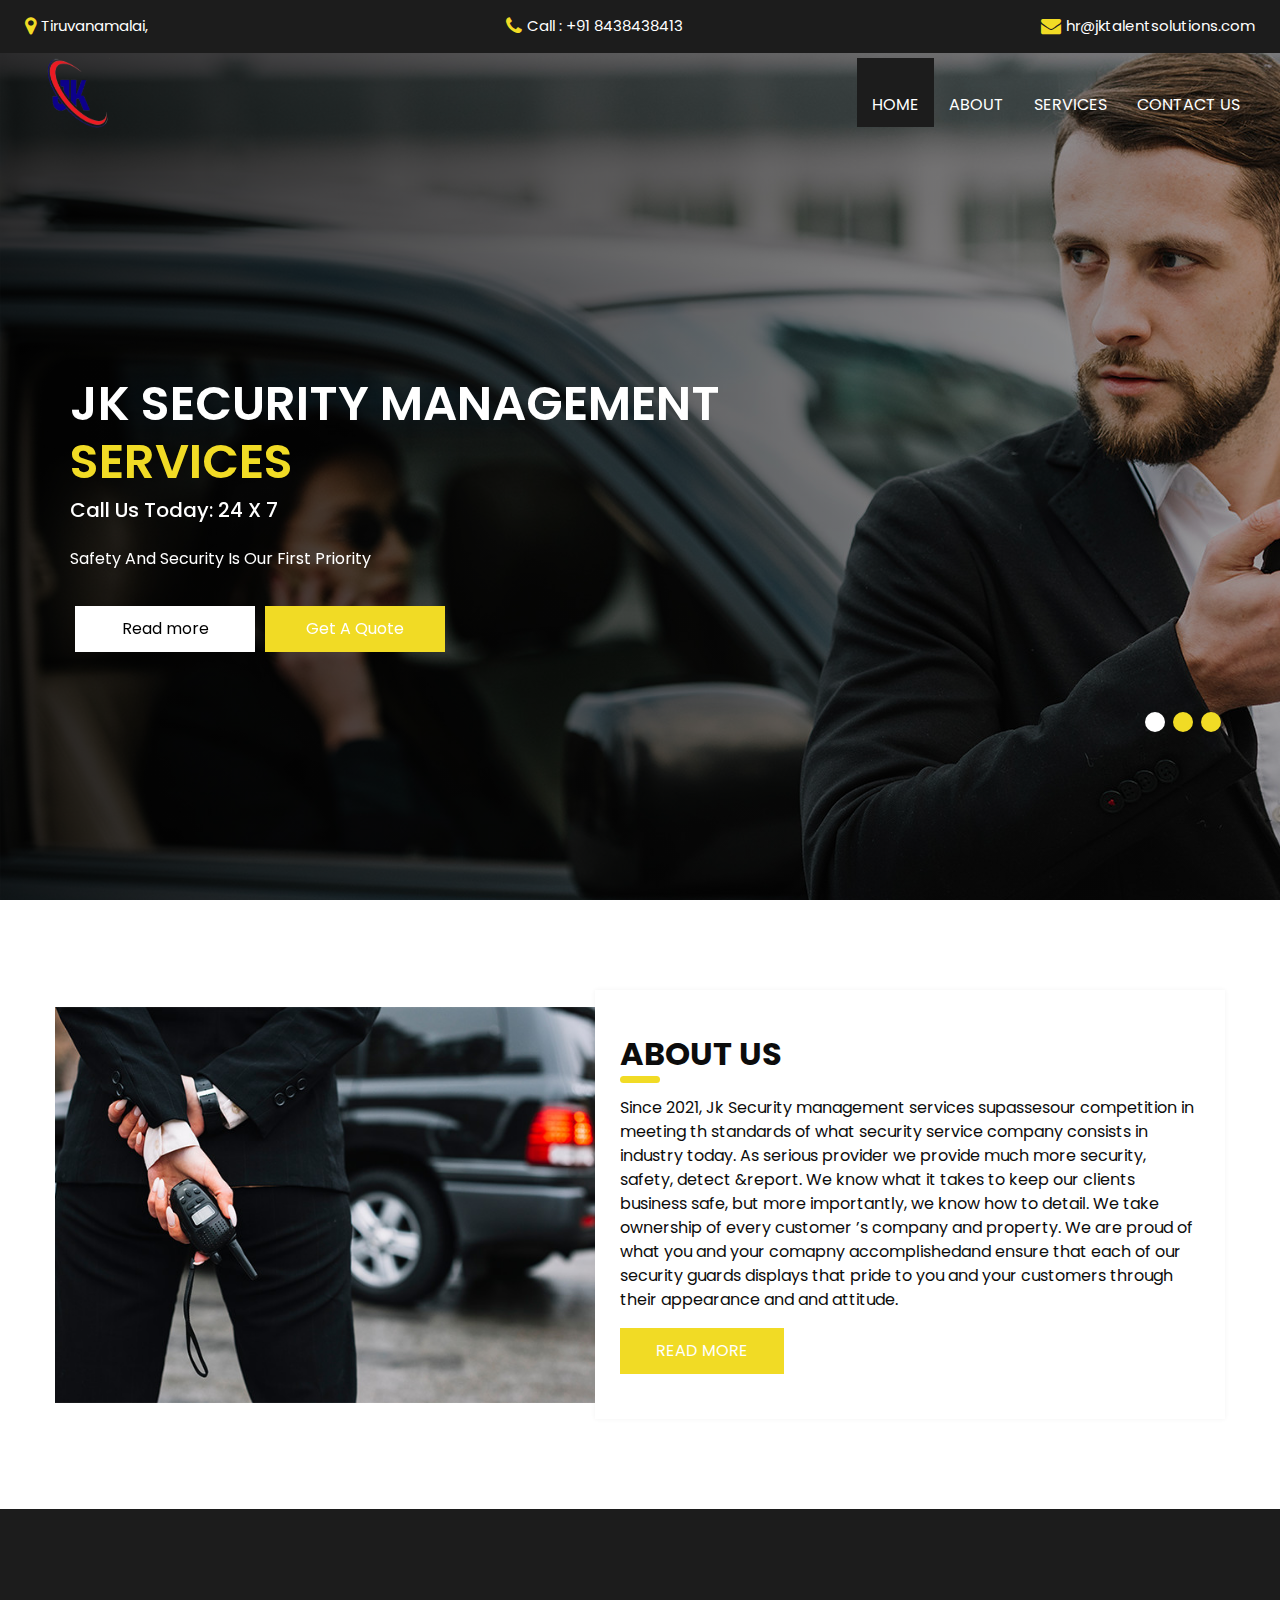
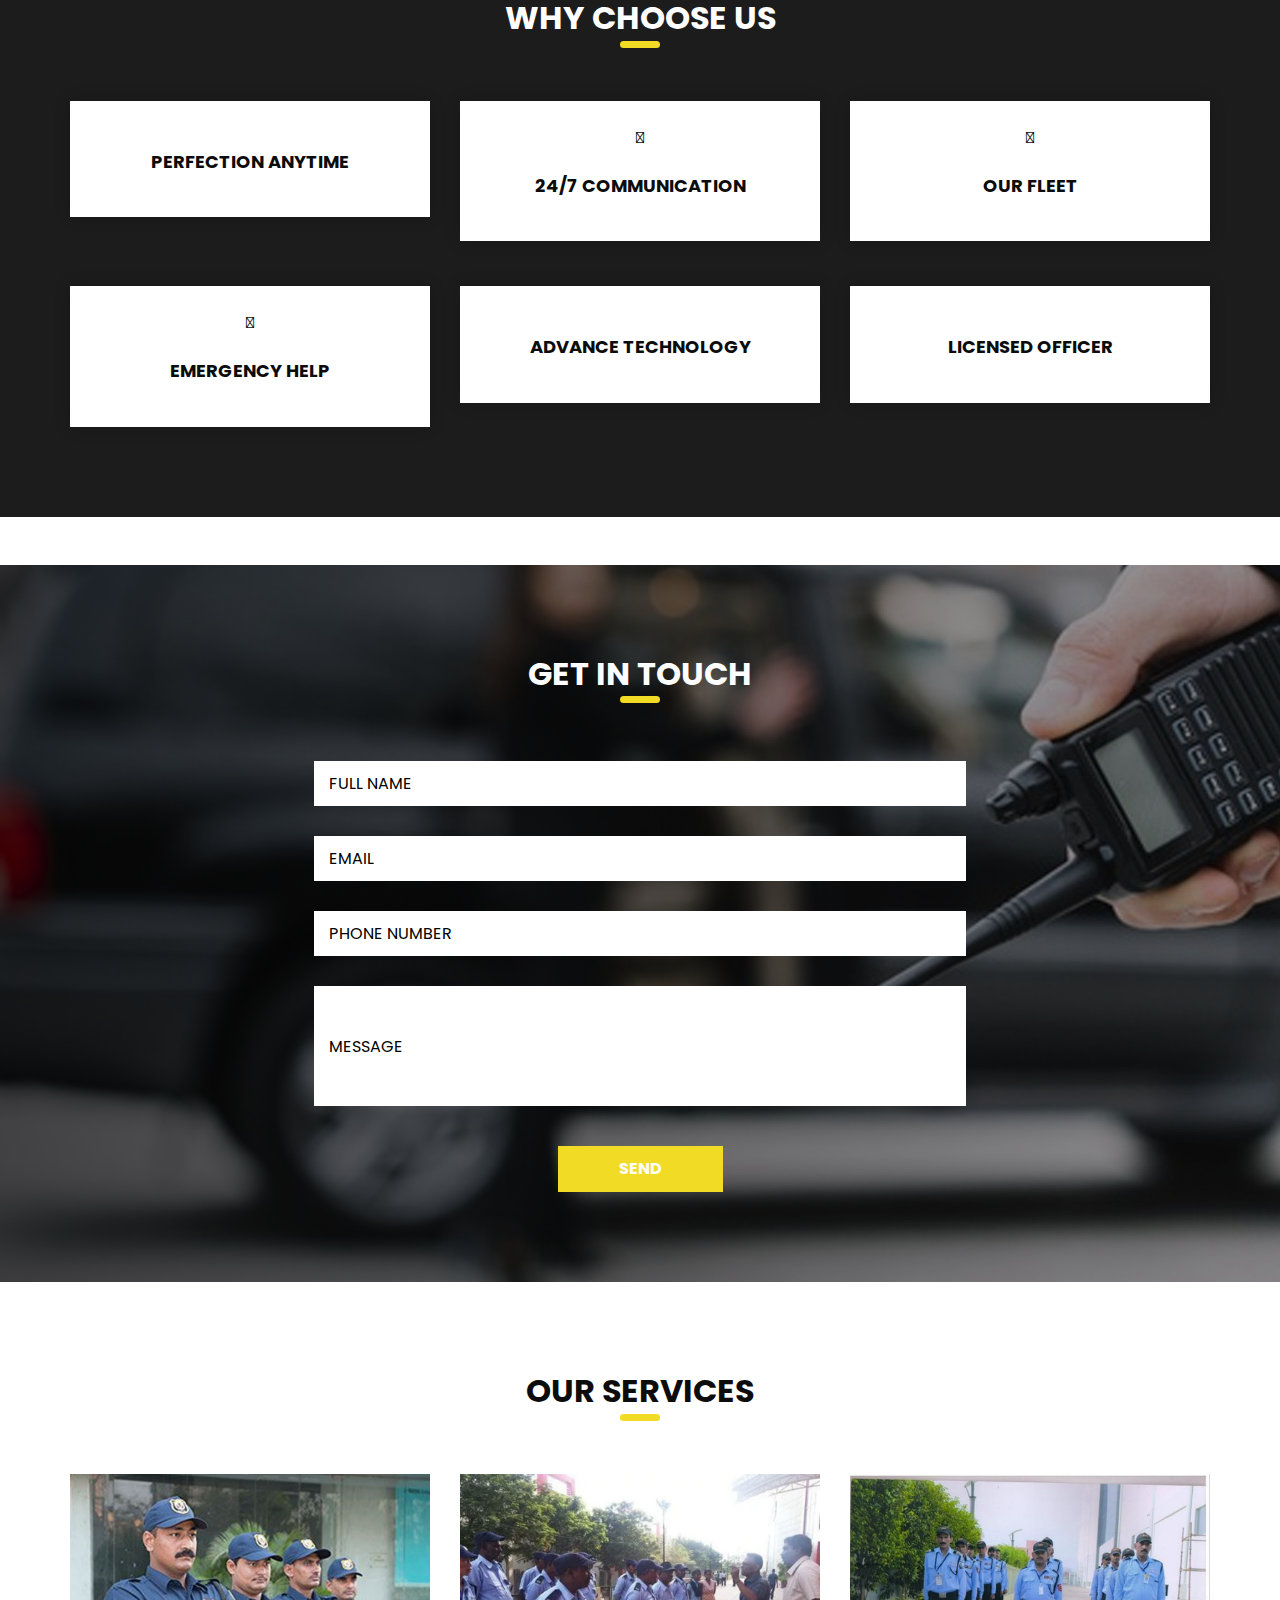
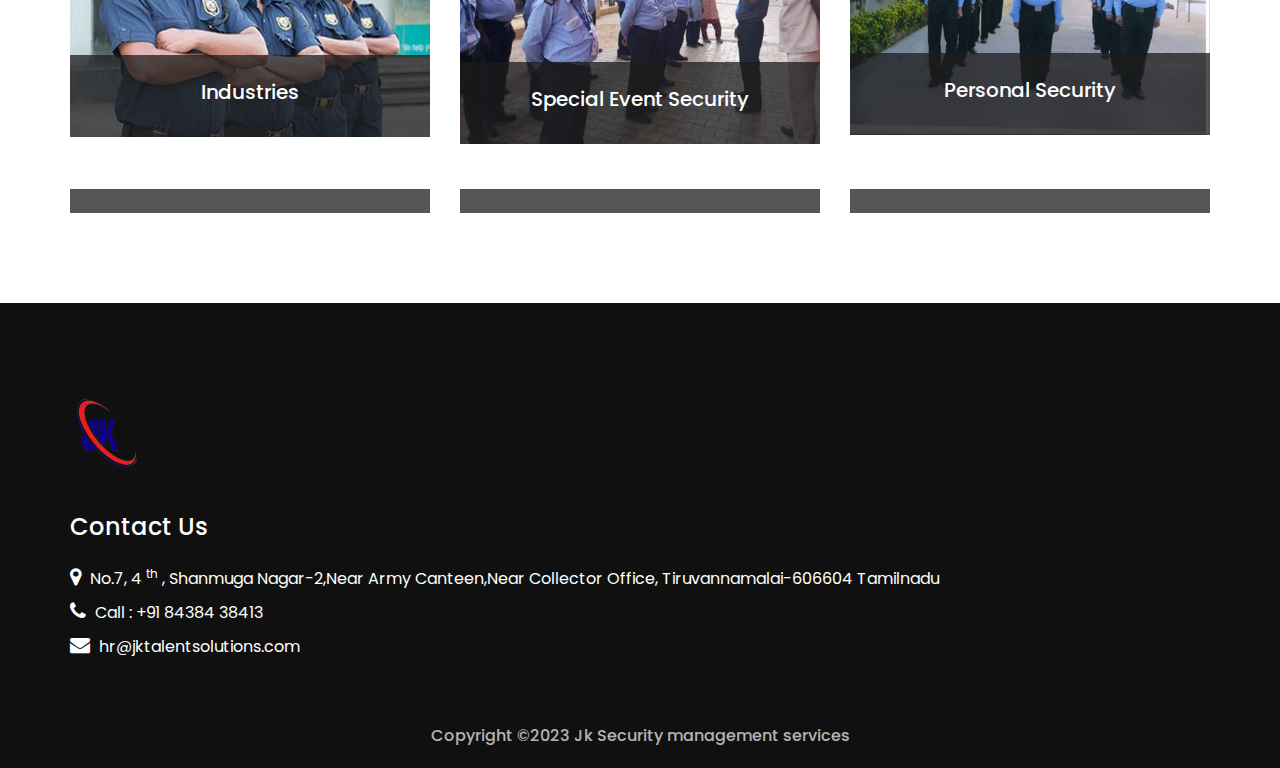
==== index.html @ cf6acd25 "." ====
<!DOCTYPE html>
<html>

<head>
  <!-- Basic -->
  <meta charset="utf-8" />
  <meta http-equiv="X-UA-Compatible" content="IE=edge" />
  <!-- Mobile Metas -->
  <meta name="viewport" content="width=device-width, initial-scale=1, shrink-to-fit=no" />
  <!-- Site Metas -->
  <meta name="keywords" content="" />
  <meta name="description" content="" />
  <meta name="author" content="" />
  <link rel="icon" href="images/second image.png" type="image/icon type">

  <title>Jk Security management services </title>


  <!-- bootstrap core css -->
  <link rel="stylesheet" type="text/css" href="css/bootstrap.css" />

  <!-- fonts style -->
  <link href="https://fonts.googleapis.com/css?family=Open+Sans:400,700|Poppins:400,600,700&display=swap" rel="stylesheet" />

  <!-- Custom styles for this template -->
  <link href="css/style.css" rel="stylesheet" />
  <!-- responsive style -->
  <link href="css/responsive.css" rel="stylesheet" />
  <link rel="stylesheet" href="https://cdnjs.cloudflare.com/ajax/libs/font-awesome/6.5.1/css/all.min.css" integrity="sha512-DTOQO9RWCH3ppGqcWaEA1BIZOC6xxalwEsw9c2QQeAIftl+Vegovlnee1c9QX4TctnWMn13TZye+giMm8e2LwA==" crossorigin="anonymous" referrerpolicy="no-referrer" />
</head>

<body>
  <div class="hero_area">
    <!-- header section strats -->
    <div class="hero_bg_box">
      <div class="img-box">
        <img src="images/hero-bg.jpg" alt="">
      </div>
    </div>

    <header class="header_section">
      <div class="header_top">
        <div class="container-fluid">
          <div class="contact_link-container">
            <a href="" class="contact_link1">
              <i class="fa fa-map-marker" aria-hidden="true"></i>
              <span>
                Tiruvanamalai,
              </span>
            </a>
            <a href="" class="contact_link2">
              <i class="fa fa-phone" aria-hidden="true"></i>
              <span>
                Call : +91 8438438413
              </span>
            </a>
            <a href="" class="contact_link3">
              <i class="fa fa-envelope" aria-hidden="true"></i>
              <span>
                hr@jktalentsolutions.com
              </span>
            </a>
          </div>
        </div>
      </div>
      <div class="header_bottom">
        <div class="container-fluid">
          <nav class="navbar navbar-expand-lg custom_nav-container">
            <a class="navbar-brand" href="index.html">
              <span>
                <a class="navbar-brand" href="#"><img width="70px" height="70px" src="images/second image.png"/></a>
            </span>
            </a>
            <button class="navbar-toggler" type="button" data-toggle="collapse" data-target="#navbarSupportedContent" aria-controls="navbarSupportedContent" aria-expanded="false" aria-label="Toggle navigation">
              <span class=""></span>
            </button>

            <div class="collapse navbar-collapse ml-auto" id="navbarSupportedContent">
              <ul class="navbar-nav  ">
                <li class="nav-item active">
                  <a class="nav-link" href="index.html">Home <span class="sr-only">(current)</span></a>
                </li>
                <li class="nav-item">
                  <a class="nav-link" href="about.html"> About</a>
                </li>
                <li class="nav-item">
                  <a class="nav-link" href="service.html"> Services </a>
                </li>
                <li class="nav-item">
                  <a class="nav-link" href="contact.html">Contact us</a>
                </li>
              </ul>
            </div>
          </nav>
        </div>
      </div>
    </header>
    <!-- end header section -->
    <!-- slider section -->
    <section class=" slider_section ">
      <div id="carouselExampleIndicators" class="carousel slide" data-ride="carousel">
        <div class="carousel-inner">
          <div class="carousel-item active">
            <div class="container">
              <div class="row">
                <div class="col-md-7">
                  <div class="detail-box">
                    <h1>
                        Jk Security management  <br>
                      <span>
                        services
                      </span>
                    </h1>
                    <h5 class="elementor-icon-box-title">
                        <span>Call Us Today: 24 X 7					</span>
                    </h5>
                    <p>
                        Safety And Security Is Our First Priority
                    </p>
                    <div class="btn-box">
                      <a href="" class="btn-1"> Read more </a>
                      <a href="" class="btn-2">Get A Quote</a>
                    </div>
                  </div>
                </div>
              </div>
            </div>
          </div>
          <div class="carousel-item ">
            <div class="container">
              <div class="row">
                <div class="col-md-7">
                  <div class="detail-box">
                    <h1>
                        Jk Security management  <br>
                      <span>
                        services
                      </span>
                    </h1>
                    <h5 class="elementor-icon-box-title">
                        <span>Call Us Today: 24 X 7					</span>
                    </h5>
                    <p>
                        Safety And Security Is Our First Priority
                    </p>
                    <div class="btn-box">
                      <a href="" class="btn-1"> Read more </a>
                      <a href="" class="btn-2">Get A Quote</a>
                    </div>
                  </div>
                </div>
              </div>
            </div>
          </div>
          <div class="carousel-item ">
            <div class="container">
              <div class="row">
                <div class="col-md-7">
                  <div class="detail-box">
                    <h1>
                        Jk Security management  <br>
                      <span>
                        services
                      </span>
                    </h1>
                    <h5 class="elementor-icon-box-title">
                        <span>Call Us Today: 24 X 7					</span>
                    </h5>
                    <p>
                        Safety And Security Is Our First Priority
                    </p>
                    <div class="btn-box">
                      <a href="" class="btn-1"> Read more </a>
                      <a href="" class="btn-2">Get A Quote</a>
                    </div>
                  </div>
                </div>
              </div>
            </div>
          </div>
        </div>
        <div class="container idicator_container">
          <ol class="carousel-indicators">
            <li data-target="#carouselExampleIndicators" data-slide-to="0" class="active"></li>
            <li data-target="#carouselExampleIndicators" data-slide-to="1"></li>
            <li data-target="#carouselExampleIndicators" data-slide-to="2"></li>
          </ol>
        </div>
      </div>
    </section>
    <!-- end slider section -->
  </div>

  <!-- about section -->

  <section class="about_section layout_padding">
    <div class="container">
      <div class="row">
        <div class="col-md-6 px-0">
          <div class="img_container">
            <div class="img-box">
              <img src="images/about-img.jpg" alt="" />
            </div>
          </div>
        </div>
        <div class="col-md-6 px-0">
          <div class="detail-box">
            <div class="heading_container ">
              <h2>
                About us
              </h2>
            </div>
            <p>
                Since 2021, Jk Security management services supassesour competition in meeting th standards of what security service company consists in industry today. As serious provider we provide much more security, safety, detect &amp;report. We know what it takes to keep our clients business safe, but more importantly, we know how to detail. We take ownership of every customer &#8217;s company and property. We are proud of what you and your comapny accomplishedand ensure that each of our security guards displays that pride to you and your customers through their appearance and and attitude.
            </p>
            <div class="btn-box">
              <a href="">
                Read More
              </a>
            </div>
          </div>
        </div>
      </div>
    </div>
  </section>

  <!-- end about section -->

  <!-- service section -->

  <section class="service_section layout_padding">
    <div class="container">
      <div class="heading_container heading_center">
        <h2>
            Why Choose Us
        </h2>
      </div>
      <div class="row">
        <div class="col-md-4">
          <div class="box ">
            <div class="img-box">
                <i aria-hidden="true" class="fas fa-clock"></i>
                <g>
                  <g>
                    <circle cx="256" cy="125" r="15" />
                    <path d="m356 262c-18.955 0-35.996-10.532-44.472-27.484l-2.111-4.223c-2.541-5.083-7.735-8.293-13.417-8.293h-80c-5.682 0-10.876 3.21-13.417 8.292l-2.111 4.222c-8.476 16.954-25.517 27.486-44.472 27.486-8.284 0-15 6.716-15 15v85.597c0 33.654 10.619 65.715 30.708 92.716 20.089 27 47.747 46.384 79.982 56.054 1.406.422 2.858.633 4.31.633s2.904-.211 4.31-.633c32.235-9.67 59.893-29.054 79.982-56.054 20.089-27.001 30.708-59.062 30.708-92.716v-85.597c0-8.284-6.716-15-15-15zm-46.967 87.322-56.568 56.568c-2.929 2.929-6.768 4.394-10.606 4.394s-7.678-1.464-10.606-4.394l-28.284-28.284c-5.858-5.858-5.858-15.355 0-21.213 5.857-5.858 15.355-5.858 21.213 0l17.678 17.677 45.962-45.961c5.857-5.858 15.355-5.858 21.213 0 5.856 5.858 5.856 15.355-.002 21.213z" />
                    <g>
                      <path d="m485.371 179.287-220-176c-5.479-4.383-13.263-4.383-18.741 0l-220 176c-6.469 5.175-7.518 14.614-2.342 21.083 5.175 6.468 14.614 7.517 21.083 2.342l30.629-24.503v232.791c0 8.284 6.716 15 15 15h31.119c-7.333-20.12-11.119-41.476-11.119-63.403v-85.597c0-24.813 20.187-45 45-45 7.632 0 14.226-4.075 17.639-10.901l2.112-4.224c7.67-15.342 23.093-24.875 40.249-24.875h80c17.156 0 32.579 9.533 40.25 24.878l2.111 4.223c3.412 6.824 10.007 10.899 17.639 10.899 24.813 0 45 20.187 45 45v85.597c0 21.927-3.786 43.283-11.119 63.403h31.119c8.284 0 15-6.716 15-15v-232.791l30.629 24.503c2.766 2.213 6.075 3.288 9.361 3.288 4.4 0 8.76-1.927 11.722-5.63 5.176-6.469 4.127-15.908-2.341-21.083zm-229.371-9.287c-24.813 0-45-20.187-45-45s20.187-45 45-45 45 20.187 45 45-20.187 45-45 45z" />
                    </g>
                  </g>
                  <g>
                    <path d="m156 15c0-8.284-6.716-15-15-15h-30c-8.284 0-15 6.716-15 15v70.372l60-48z" />
                  </g>
                </g>
              </svg>
            </div>
            <div class="detail-box">
              <h6>
                Perfection Anytime
              </h6>
            </div>
          </div>
        </div>
        <div class="col-md-4">
          <div class="box ">
            <div class="img-box">
                <i aria-hidden="true" class="fas fa-comments"></i>
                <g>
                  <g>
                    <g>
                      <circle cx="219.429" cy="393.143" r="18.286" />
                      <path d="M219.429,329.143c-40.396,0-73.143,32.747-73.143,73.143c0,40.396,32.747,73.143,73.143,73.143
          c40.396,0,73.143-32.747,73.143-73.143C292.525,361.909,259.805,329.189,219.429,329.143z M228.571,428.416V448
          c0,5.049-4.093,9.143-9.143,9.143c-5.049,0-9.143-4.093-9.143-9.143v-19.584c-17.831-4.604-29.458-21.749-27.137-40.018
          c2.32-18.269,17.864-31.963,36.28-31.963c18.416,0,33.959,13.694,36.28,31.963C258.029,406.667,246.403,423.812,228.571,428.416z
          " />
                      <path d="M402.286,274.286v-36.571c-0.01-10.095-8.191-18.276-18.286-18.286H215.772c-12.18-0.01-23.558-6.08-30.348-16.192
          l-20.321-30.487c-3.392-5.109-9.117-8.179-15.25-8.179H54.857c-10.095,0.01-18.276,8.191-18.286,18.286v310.857
          c0.01,10.095,8.191,18.276,18.286,18.286h352.516c-3.294-5.533-5.051-11.846-5.088-18.286V274.286z M304.069,436.92
          c-14.047,34.375-47.506,56.826-84.64,56.795c-37.135,0.031-70.593-22.419-84.64-56.795c-14.047-34.375-5.888-73.833,20.64-99.818
          v-35.388c0.04-35.33,28.67-63.96,64-64c35.33,0.039,63.961,28.67,64,64v35.388C309.957,363.087,318.116,402.545,304.069,436.92z" />
                      <path d="M384,73.143h41.929l-60.214-60.214v41.929C365.724,64.952,373.905,73.133,384,73.143z" />
                      <path d="M265.143,323.227v-21.513c-0.044-25.229-20.485-45.67-45.714-45.714c-25.235,0.03-45.685,20.479-45.714,45.714v21.513
          C201.959,306.734,236.898,306.734,265.143,323.227z" />
                      <path d="M420.571,256v219.429c10.095-0.01,18.276-8.191,18.286-18.286V91.429H384c-20.188-0.023-36.548-16.383-36.571-36.571V0
          h-256C81.334,0.01,73.153,8.191,73.143,18.286v128h76.71c12.247-0.005,23.684,6.122,30.464,16.321l20.295,30.446
          c3.395,5.048,9.077,8.08,15.161,8.089H384c20.188,0.023,36.548,16.383,36.571,36.571V256z M310.857,182.857h-91.429
          c-5.049,0-9.143-4.093-9.143-9.143s4.093-9.143,9.143-9.143h91.429c5.049,0,9.143,4.093,9.143,9.143
          S315.907,182.857,310.857,182.857z M310.857,146.286H201.143c-5.049,0-9.143-4.093-9.143-9.143c0-5.049,4.093-9.143,9.143-9.143
          h109.714c5.049,0,9.143,4.093,9.143,9.143C320,142.192,315.907,146.286,310.857,146.286z M310.857,109.714H109.714
          c-5.049,0-9.143-4.093-9.143-9.143c0-5.049,4.093-9.143,9.143-9.143h201.143c5.049,0,9.143,4.093,9.143,9.143
          C320,105.621,315.907,109.714,310.857,109.714z M310.857,73.143H109.714c-5.049,0-9.143-4.093-9.143-9.143
          s4.093-9.143,9.143-9.143h201.143c5.049,0,9.143,4.093,9.143,9.143S315.907,73.143,310.857,73.143z" />
                      <path d="M457.143,265.143v192c-0.023,20.188-16.383,36.548-36.571,36.571c0.01,10.095,8.191,18.276,18.286,18.286h18.286
          c10.095-0.01,18.276-8.191,18.286-18.286V283.429C475.419,273.334,467.238,265.153,457.143,265.143z" />
                    </g>
                  </g>
                </g>
                <g>
                </g>
                <g>
                </g>
                <g>
                </g>
                <g>
                </g>
                <g>
                </g>
                <g>
                </g>
                <g>
                </g>
                <g>
                </g>
                <g>
                </g>
                <g>
                </g>
                <g>
                </g>
                <g>
                </g>
                <g>
                </g>
                <g>
                </g>
                <g>
                </g>
              </svg>
            </div>
            <div class="detail-box">
              <h6>
                24/7 Communication
              </h6>
            </div>
          </div>
        </div>
        <div class="col-md-4">
          <div class="box ">
            <div class="img-box">
                <i aria-hidden="true" class="fas fa-car"></i>
                <g>
                  <g>
                    <path d="M332,423.518V512h60v-15C392,460.784,366.197,430.487,332,423.518z" />
                  </g>
                </g>
                <g>
                  <g>
                    <path d="M407,272h-38.298c6.211-9.549,11.184-21.85,14.971-32.595c38.58-3.058,69.119-35.067,69.119-74.405
                 c0-24.814-20.186-45-45-45h-17.263c-3.373-30.112-16.168-58.339-38.108-80.581C326.639,14.004,290.742,0,255,0
                 c-69.309,0-125.911,52.685-133.484,120H105c-24.814,0-45,20.186-45,45c0,24.476,11.836,46.095,30.066,59.685
                 C90.062,224.797,90,224.888,90,225v48.516C39.25,280.873,0,324.245,0,377v60c0,41.353,33.633,75,75,75h227v-90h-15H105
                 c-8.291,0-15-6.709-15-15v-60c0-8.291,6.709-15,15-15s15,6.709,15,15v45h120v-61.373c4.988,0.569,9.946,1.373,15,1.373
                 s12.012-0.804,17-1.373V392h15h30h75v-45c0-8.291,6.709-15,15-15c8.291,0,15,6.709,15,15v60c0,8.291-6.709,15-15,15h-16.75
                 c19.534,19.08,31.75,45.608,31.75,75v15h15c41.367,0,75-33.647,75-75v-60C512,319.109,464.891,272,407,272z M392,195v-45h15.791
                 c8.262,0,15,6.724,15,15c0,20.33-13.638,37.354-32.179,42.914C391.033,203.597,392,199.378,392,195z M255,30
                 c27.803,0,56.229,10.928,76.209,30.63c16.238,16.45,26.111,37.178,29.319,59.37H287c-8.291,0-15,6.709-15,15v15h-32v-15
                 c0-8.291-6.709-15-15-15h-73.484C158.873,69.25,202.244,30,255,30z M90,165c0-8.276,6.738-15,15-15h15v45
                 c0,4.292,0.956,8.425,1.362,12.66C103.239,201.843,90,185.03,90,165z M120,272v-34.219c2.75,0.564,5.449,1.283,8.298,1.542
                 c3.787,10.774,8.774,23.103,15,32.677H120z M326.316,275.706c-29.136,25.422-72.715,31.761-108.047,19.067
                 c-11.777-4.237-22.866-10.593-32.578-19.063c-20.881-18.376-33.043-46.22-34.929-73.644C159.448,206.968,169.332,210,180,210
                 c11.235,0,21.636-3.298,30.637-8.694C213.739,223.118,232.346,240,255,240c8.291,0,17-6.709,17-15s-8.709-15-17-15
                 c-8.262,0-15-6.724-15-15v-15h40.346c10.411,17.847,29.55,30,51.654,30c10.668,0,20.552-3.032,29.238-7.934
                 C359.352,229.501,347.186,257.357,326.316,275.706z" />
                  </g>
                </g>
                <g>
                </g>
                <g>
                </g>
                <g>
                </g>
                <g>
                </g>
                <g>
                </g>
                <g>
                </g>
                <g>
                </g>
                <g>
                </g>
                <g>
                </g>
                <g>
                </g>
                <g>
                </g>
                <g>
                </g>
                <g>
                </g>
                <g>
                </g>
                <g>
                </g>
              </svg>
            </div>
            <div class="detail-box">
              <h6>
                Our Fleet
              </h6>
            </div>
          </div>
          
        </div>
        <div class="col-md-4">
            <div class="box ">
              <div class="img-box">
                <i aria-hidden="true" class="fas fa-fire-extinguisher"></i>
                <g>
                    <g>
                      <path d="M332,423.518V512h60v-15C392,460.784,366.197,430.487,332,423.518z" />
                    </g>
                  </g>
                  <g>
                    <g>
                      <path d="M407,272h-38.298c6.211-9.549,11.184-21.85,14.971-32.595c38.58-3.058,69.119-35.067,69.119-74.405
                   c0-24.814-20.186-45-45-45h-17.263c-3.373-30.112-16.168-58.339-38.108-80.581C326.639,14.004,290.742,0,255,0
                   c-69.309,0-125.911,52.685-133.484,120H105c-24.814,0-45,20.186-45,45c0,24.476,11.836,46.095,30.066,59.685
                   C90.062,224.797,90,224.888,90,225v48.516C39.25,280.873,0,324.245,0,377v60c0,41.353,33.633,75,75,75h227v-90h-15H105
                   c-8.291,0-15-6.709-15-15v-60c0-8.291,6.709-15,15-15s15,6.709,15,15v45h120v-61.373c4.988,0.569,9.946,1.373,15,1.373
                   s12.012-0.804,17-1.373V392h15h30h75v-45c0-8.291,6.709-15,15-15c8.291,0,15,6.709,15,15v60c0,8.291-6.709,15-15,15h-16.75
                   c19.534,19.08,31.75,45.608,31.75,75v15h15c41.367,0,75-33.647,75-75v-60C512,319.109,464.891,272,407,272z M392,195v-45h15.791
                   c8.262,0,15,6.724,15,15c0,20.33-13.638,37.354-32.179,42.914C391.033,203.597,392,199.378,392,195z M255,30
                   c27.803,0,56.229,10.928,76.209,30.63c16.238,16.45,26.111,37.178,29.319,59.37H287c-8.291,0-15,6.709-15,15v15h-32v-15
                   c0-8.291-6.709-15-15-15h-73.484C158.873,69.25,202.244,30,255,30z M90,165c0-8.276,6.738-15,15-15h15v45
                   c0,4.292,0.956,8.425,1.362,12.66C103.239,201.843,90,185.03,90,165z M120,272v-34.219c2.75,0.564,5.449,1.283,8.298,1.542
                   c3.787,10.774,8.774,23.103,15,32.677H120z M326.316,275.706c-29.136,25.422-72.715,31.761-108.047,19.067
                   c-11.777-4.237-22.866-10.593-32.578-19.063c-20.881-18.376-33.043-46.22-34.929-73.644C159.448,206.968,169.332,210,180,210
                   c11.235,0,21.636-3.298,30.637-8.694C213.739,223.118,232.346,240,255,240c8.291,0,17-6.709,17-15s-8.709-15-17-15
                   c-8.262,0-15-6.724-15-15v-15h40.346c10.411,17.847,29.55,30,51.654,30c10.668,0,20.552-3.032,29.238-7.934
                   C359.352,229.501,347.186,257.357,326.316,275.706z" />
                    </g>
                  </g>
                  <g>
                  </g>
                  <g>
                  </g>
                  <g>
                  </g>
                  <g>
                  </g>
                  <g>
                  </g>
                  <g>
                  </g>
                  <g>
                  </g>
                  <g>
                  </g>
                  <g>
                  </g>
                  <g>
                  </g>
                  <g>
                  </g>
                  <g>
                  </g>
                  <g>
                  </g>
                  <g>
                  </g>
                  <g>
                  </g>
                </svg>
              </div>
              <div class="detail-box">
                <h6>
                    Emergency Help
                </h6>
              </div>
            </div>
            
      </div>
      <div class="col-md-4">
        <div class="box ">
          <div class="img-box">
            <i aria-hidden="true" class="fas fa-laptop-house"></i>
            <g>
                <g>
                  <path d="M332,423.518V512h60v-15C392,460.784,366.197,430.487,332,423.518z" />
                </g>
              </g>
              <g>
                <g>
                  <path d="M407,272h-38.298c6.211-9.549,11.184-21.85,14.971-32.595c38.58-3.058,69.119-35.067,69.119-74.405
               c0-24.814-20.186-45-45-45h-17.263c-3.373-30.112-16.168-58.339-38.108-80.581C326.639,14.004,290.742,0,255,0
               c-69.309,0-125.911,52.685-133.484,120H105c-24.814,0-45,20.186-45,45c0,24.476,11.836,46.095,30.066,59.685
               C90.062,224.797,90,224.888,90,225v48.516C39.25,280.873,0,324.245,0,377v60c0,41.353,33.633,75,75,75h227v-90h-15H105
               c-8.291,0-15-6.709-15-15v-60c0-8.291,6.709-15,15-15s15,6.709,15,15v45h120v-61.373c4.988,0.569,9.946,1.373,15,1.373
               s12.012-0.804,17-1.373V392h15h30h75v-45c0-8.291,6.709-15,15-15c8.291,0,15,6.709,15,15v60c0,8.291-6.709,15-15,15h-16.75
               c19.534,19.08,31.75,45.608,31.75,75v15h15c41.367,0,75-33.647,75-75v-60C512,319.109,464.891,272,407,272z M392,195v-45h15.791
               c8.262,0,15,6.724,15,15c0,20.33-13.638,37.354-32.179,42.914C391.033,203.597,392,199.378,392,195z M255,30
               c27.803,0,56.229,10.928,76.209,30.63c16.238,16.45,26.111,37.178,29.319,59.37H287c-8.291,0-15,6.709-15,15v15h-32v-15
               c0-8.291-6.709-15-15-15h-73.484C158.873,69.25,202.244,30,255,30z M90,165c0-8.276,6.738-15,15-15h15v45
               c0,4.292,0.956,8.425,1.362,12.66C103.239,201.843,90,185.03,90,165z M120,272v-34.219c2.75,0.564,5.449,1.283,8.298,1.542
               c3.787,10.774,8.774,23.103,15,32.677H120z M326.316,275.706c-29.136,25.422-72.715,31.761-108.047,19.067
               c-11.777-4.237-22.866-10.593-32.578-19.063c-20.881-18.376-33.043-46.22-34.929-73.644C159.448,206.968,169.332,210,180,210
               c11.235,0,21.636-3.298,30.637-8.694C213.739,223.118,232.346,240,255,240c8.291,0,17-6.709,17-15s-8.709-15-17-15
               c-8.262,0-15-6.724-15-15v-15h40.346c10.411,17.847,29.55,30,51.654,30c10.668,0,20.552-3.032,29.238-7.934
               C359.352,229.501,347.186,257.357,326.316,275.706z" />
                </g>
              </g>
              <g>
              </g>
              <g>
              </g>
              <g>
              </g>
              <g>
              </g>
              <g>
              </g>
              <g>
              </g>
              <g>
              </g>
              <g>
              </g>
              <g>
              </g>
              <g>
              </g>
              <g>
              </g>
              <g>
              </g>
              <g>
              </g>
              <g>
              </g>
              <g>
              </g>
            </svg>
          </div>
          <div class="detail-box">
            <h6>
                Advance Technology
            </h6>
          </div>
        </div>
    </div>
    <div class="col-md-4">
        <div class="box ">
          <div class="img-box">
            <i aria-hidden="true" class="fas fa-user-tie"></i>
            <g>
                <g>
                  <path d="M332,423.518V512h60v-15C392,460.784,366.197,430.487,332,423.518z" />
                </g>
              </g>
              <g>
                <g>
                  <path d="M407,272h-38.298c6.211-9.549,11.184-21.85,14.971-32.595c38.58-3.058,69.119-35.067,69.119-74.405
               c0-24.814-20.186-45-45-45h-17.263c-3.373-30.112-16.168-58.339-38.108-80.581C326.639,14.004,290.742,0,255,0
               c-69.309,0-125.911,52.685-133.484,120H105c-24.814,0-45,20.186-45,45c0,24.476,11.836,46.095,30.066,59.685
               C90.062,224.797,90,224.888,90,225v48.516C39.25,280.873,0,324.245,0,377v60c0,41.353,33.633,75,75,75h227v-90h-15H105
               c-8.291,0-15-6.709-15-15v-60c0-8.291,6.709-15,15-15s15,6.709,15,15v45h120v-61.373c4.988,0.569,9.946,1.373,15,1.373
               s12.012-0.804,17-1.373V392h15h30h75v-45c0-8.291,6.709-15,15-15c8.291,0,15,6.709,15,15v60c0,8.291-6.709,15-15,15h-16.75
               c19.534,19.08,31.75,45.608,31.75,75v15h15c41.367,0,75-33.647,75-75v-60C512,319.109,464.891,272,407,272z M392,195v-45h15.791
               c8.262,0,15,6.724,15,15c0,20.33-13.638,37.354-32.179,42.914C391.033,203.597,392,199.378,392,195z M255,30
               c27.803,0,56.229,10.928,76.209,30.63c16.238,16.45,26.111,37.178,29.319,59.37H287c-8.291,0-15,6.709-15,15v15h-32v-15
               c0-8.291-6.709-15-15-15h-73.484C158.873,69.25,202.244,30,255,30z M90,165c0-8.276,6.738-15,15-15h15v45
               c0,4.292,0.956,8.425,1.362,12.66C103.239,201.843,90,185.03,90,165z M120,272v-34.219c2.75,0.564,5.449,1.283,8.298,1.542
               c3.787,10.774,8.774,23.103,15,32.677H120z M326.316,275.706c-29.136,25.422-72.715,31.761-108.047,19.067
               c-11.777-4.237-22.866-10.593-32.578-19.063c-20.881-18.376-33.043-46.22-34.929-73.644C159.448,206.968,169.332,210,180,210
               c11.235,0,21.636-3.298,30.637-8.694C213.739,223.118,232.346,240,255,240c8.291,0,17-6.709,17-15s-8.709-15-17-15
               c-8.262,0-15-6.724-15-15v-15h40.346c10.411,17.847,29.55,30,51.654,30c10.668,0,20.552-3.032,29.238-7.934
               C359.352,229.501,347.186,257.357,326.316,275.706z" />
                </g>
              </g>
              <g>
              </g>
              <g>
              </g>
              <g>
              </g>
              <g>
              </g>
              <g>
              </g>
              <g>
              </g>
              <g>
              </g>
              <g>
              </g>
              <g>
              </g>
              <g>
              </g>
              <g>
              </g>
              <g>
              </g>
              <g>
              </g>
              <g>
              </g>
              <g>
              </g>
            </svg>
          </div>
          <div class="detail-box">
            <h6>
                Licensed Officer
            </h6>
          </div>
        </div>
  </section>

  <!-- end service section -->
<br><br>
  <!-- contact section -->

  <section class="contact_section layout_padding">
    <div class="contact_bg_box">
      <div class="img-box">
        <img src="images/contact-bg.jpg" alt="">
      </div>
    </div>
    <div class="container">
      <div class="heading_container heading_center">
        <h2>
          Get In touch
        </h2>
      </div>
      <div class="">
        <div class="row">
          <div class="col-md-7 mx-auto">
            <form action="#">
              <div class="contact_form-container">
                <div>
                  <div>
                    <input type="text" placeholder="Full Name" />
                  </div>
                  <div>
                    <input type="email" placeholder="Email " />
                  </div>
                  <div>
                    <input type="text" placeholder="Phone Number" />
                  </div>
                  <div class="">
                    <input type="text" placeholder="Message" class="message_input" />
                  </div>
                  <div class="btn-box ">
                    <button type="submit">
                      Send
                    </button>
                  </div>
                </div>
              </div>
            </form>
          </div>
        </div>
      </div>
    </div>
  </section>

  <!-- end contact section -->

    <!-- team section -->

    <section class="team_section layout_padding">
      <div class="container">
        <div class="heading_container heading_center">
          <h2>
              Our Services
          </h2>
        </div>
          <div class="row">
              <div class="col-md-4 col-sm-6 mx-auto ">
              <div class="box">
                  <div class="img-box">
                  <img src="images/5.jpg" alt="">
                  </div>
                  <div class="detail-box">
                  <h5>
                      Industries
                  </h5>
                  </div>
              </div>
              </div>
              <div class="col-md-4 col-sm-6 mx-auto ">
              <div class="box">
                  <div class="img-box">
                  <img src="images/23.png" alt="">
                  </div>
                  <div class="detail-box">
                  <h5>
                      Special Event Security
                  </h5>
                  </div>
              </div>
              </div>
              <div class="col-md-4 col-sm-6 mx-auto ">
              <div class="box">
                  <div class="img-box">
                  <img src="images/24.jpg" alt="">
                  </div>
                  <div class="detail-box">
                  <h5>
                      Personal Security
                  </h5>
                  </div>
              </div>
              </div>
              <div class="col-md-4 col-sm-6 mx-auto ">
              <div class="box">
                  <div class="img-box">
                      <img src="//eaglesecurity.in/wp-content/uploads/2022/09/job-tran.png" alt="">
                  </div>
                  <div class="detail-box">
                      <h5>
                          Bank ATM Security
                      </h5>
                  </div>
              </div>
              </div>
              <div class="col-md-4 col-sm-6 mx-auto ">
                  <div class="box">
                  <div class="img-box">
                      <img src="//eaglesecurity.in/wp-content/uploads/elementor/thumbs/our-guards-puyw8uhhc3w6n8dm7daxng52c8p5lo639qfvbtusec.png" alt="">
                  </div>
                  <div class="detail-box">
                      <h5>
                          Hotel Industries
                      </h5>
                  </div>
              </div>
              </div>
              <div class="col-md-4 col-sm-6 mx-auto ">
                  <div class="box">
                  <div class="img-box">
                      <img src="//eaglesecurity.in/wp-content/uploads/2022/09/special-event.png" alt="">
                  </div>
                  <div class="detail-box">
                      <h5>
                          Educational Institutions
                      </h5>
                  </div>
              </div>
              </div>
          </div>
      </div>
    </section>
  
    <!-- end team section -->

  <!-- info section -->
  <section class="info_section">
    <div class="container">
      <div class="row">
        <div class="col-md-3">
          <div class="info_logo">
            <a class="navbar-brand" href="index.html">
              <span>
                <a class="navbar-brand" href="#"><img width="70px" height="70px" src="images/second image.png"/></a>
              </span>
            </a>
          </div>
        </div>
        <div class="col-md-3">
          <div class="info_info">
            <h5>
              Contact Us
            </h5>
          </div>
          <div class="info_contact">
            <a href="" class="">
              <i class="fa fa-map-marker" aria-hidden="true"></i>
              <span>
                No.7, 4 <sup>th</sup> , Shanmuga Nagar-2,Near Army Canteen,Near Collector Office, Tiruvannamalai-606604 Tamilnadu
              </span>
            </a>
            <a href="" class="">
              <i class="fa fa-phone" aria-hidden="true"></i>
              <span>
                Call : +91 84384 38413
              </span>
            </a>
            <a href="" class="">
              <i class="fa fa-envelope" aria-hidden="true"></i>
              <span>
                hr@jktalentsolutions.com
              </span>
            </a>
          </div>
        </div>
      </div>
    </div>
  </section>

  <!-- end info_section -->




  <!-- footer section -->
  <footer class="container-fluid footer_section">
    <p>
   </span> Copyright &copy;2023 Jk Security management services
    </p>
  </footer>
  <!-- footer section -->

  <script src="js/jquery-3.4.1.min.js"></script>
  <script src="js/bootstrap.js"></script>
  <script src="js/custom.js"></script>
</body>

</html>
---- css/style.css ----
@import url("font-awesome.min.css");
body {
  font-family: "Poppins", sans-serif;
  color: #0c0c0c;
  background-color: #ffffff;
}

.layout_padding {
  padding-top: 90px;
  padding-bottom: 90px;
}

.layout_padding2 {
  padding-top: 45px;
  padding-bottom: 45px;
}

.layout_padding2-top {
  padding-top: 45px;
}

.layout_padding2-bottom {
  padding-bottom: 45px;
}

.layout_padding-top {
  padding-top: 90px;
}

.layout_padding-bottom {
  padding-bottom: 90px;
}

.heading_container {
  display: -webkit-box;
  display: -ms-flexbox;
  display: flex;
  -webkit-box-orient: vertical;
  -webkit-box-direction: normal;
      -ms-flex-direction: column;
          flex-direction: column;
}

.heading_container h2 {
  position: relative;
  font-weight: bold;
  text-transform: uppercase;
  padding-bottom: 10px;
}

.heading_container h2::before {
  content: "";
  width: 40px;
  height: 7px;
  background-color: #f1db25;
  border-radius: 10px;
  position: absolute;
  bottom: 0;
  left: 0;
}

.heading_container.heading_center {
  -webkit-box-align: center;
      -ms-flex-align: center;
          align-items: center;
  text-align: center;
}

.heading_container.heading_center h2::before {
  left: 50%;
  -webkit-transform: translateX(-50%);
          transform: translateX(-50%);
}

/*header section*/
.hero_area {
  min-height: 100vh;
  display: -webkit-box;
  display: -ms-flexbox;
  display: flex;
  -webkit-box-orient: vertical;
  -webkit-box-direction: normal;
      -ms-flex-direction: column;
          flex-direction: column;
  position: relative;
}

.hero_bg_box {
  position: absolute;
  top: 0;
  left: 0;
  width: 100%;
  height: 100%;
  overflow: hidden;
  z-index: -1;
  display: -webkit-box;
  display: -ms-flexbox;
  display: flex;
  -webkit-box-pack: center;
      -ms-flex-pack: center;
          justify-content: center;
}

.hero_bg_box .img-box {
  width: 100%;
}

.hero_bg_box .img-box img {
  min-width: 100%;
  min-height: 100%;
}

.hero_bg_box::before {
  content: "";
  position: absolute;
  top: 0;
  left: 0;
  width: 100%;
  height: 100%;
  background: -webkit-gradient(linear, left top, right top, from(rgba(0, 0, 0, 0.8)), to(rgba(0, 0, 0, 0.35)));
  background: linear-gradient(to right, rgba(0, 0, 0, 0.8), rgba(0, 0, 0, 0.35));
}

.sub_page .hero_area {
  min-height: auto;
}

.sub_page .custom_nav-container.navbar-expand-lg .navbar-nav .nav-item .nav-link {
  padding-bottom: 21px;
}

.hero_area.sub_pages {
  height: auto;
}

.header_section {
  padding: 0;
}

.header_section .container-fluid {
  padding-right: 25px;
  padding-left: 25px;
}

.header_section .nav_container {
  margin: 0 auto;
}

.header_top {
  background-color: #1c1c1c;
  padding: 15px 0;
}

.header_top .contact_link-container {
  display: -webkit-box;
  display: -ms-flexbox;
  display: flex;
  -webkit-box-pack: justify;
      -ms-flex-pack: justify;
          justify-content: space-between;
}

.header_top .contact_link-container a {
  display: -webkit-box;
  display: -ms-flexbox;
  display: flex;
  -webkit-box-align: center;
      -ms-flex-align: center;
          align-items: center;
  color: #ffffff;
  font-size: 15px;
}

.header_top .contact_link-container a i {
  font-size: 20px;
  color: #f1db25;
  margin-right: 5px;
}

#navbarSupportedContent {
  -webkit-box-pack: justify;
      -ms-flex-pack: justify;
          justify-content: space-between;
}

.custom_nav-container {
  z-index: 99999;
  padding: 0;
}

.custom_nav-container .navbar-nav {
  margin-left: auto;
}

.custom_nav-container .navbar-nav .nav-item .nav-link {
  padding: 0;
  padding: 35px 15px 10px 15px;
  color: #ffffff;
  text-align: center;
  text-transform: uppercase;
  -webkit-transition: all .2s;
  transition: all .2s;
}

.custom_nav-container .navbar-nav .nav-item:hover .nav-link, .custom_nav-container .navbar-nav .nav-item.active .nav-link {
  background-color: #1c1c1c;
}

a,
a:hover,
a:focus {
  text-decoration: none;
}

a:hover,
a:focus {
  color: initial;
}

.btn,
.btn:focus {
  outline: none !important;
  -webkit-box-shadow: none;
          box-shadow: none;
}

.navbar-brand {
  display: -webkit-box;
  display: -ms-flexbox;
  display: flex;
  -webkit-box-orient: vertical;
  -webkit-box-direction: normal;
      -ms-flex-direction: column;
          flex-direction: column;
  -webkit-box-align: center;
      -ms-flex-align: center;
          align-items: center;
}

.navbar-brand span {
  font-weight: bold;
  color: #ffffff;
  font-size: 24px;
}

.custom_nav-container .navbar-toggler {
  outline: none;
}

.custom_nav-container .navbar-toggler {
  padding: 0;
  width: 37px;
  height: 42px;
  -webkit-transition: all 0.3s;
  transition: all 0.3s;
}

.custom_nav-container .navbar-toggler span {
  display: block;
  width: 32px;
  height: 4px;
  background-color: #ffffff;
  border-radius: 15px;
  margin: 7px 0;
  -webkit-transition: all 0.3s;
  transition: all 0.3s;
  position: relative;
  transition: all 0.3s;
}

.custom_nav-container .navbar-toggler span::before, .custom_nav-container .navbar-toggler span::after {
  content: "";
  position: absolute;
  left: 0;
  height: 100%;
  width: 100%;
  background-color: #ffffff;
  border-radius: 15px;
  top: -10px;
  -webkit-transition: all 0.3s;
  transition: all 0.3s;
}

.custom_nav-container .navbar-toggler span::after {
  top: 10px;
}

.custom_nav-container .navbar-toggler[aria-expanded="true"] {
  -webkit-transform: rotate(360deg);
          transform: rotate(360deg);
}

.custom_nav-container .navbar-toggler[aria-expanded="true"] span {
  -webkit-transform: rotate(45deg);
          transform: rotate(45deg);
}

.custom_nav-container .navbar-toggler[aria-expanded="true"] span::before, .custom_nav-container .navbar-toggler[aria-expanded="true"] span::after {
  -webkit-transform: rotate(90deg);
          transform: rotate(90deg);
  top: 0;
}

/*end header section*/
/* slider section */
.slider_section {
  -webkit-box-flex: 1;
      -ms-flex: 1;
          flex: 1;
  display: -webkit-box;
  display: -ms-flexbox;
  display: flex;
  -webkit-box-orient: vertical;
  -webkit-box-direction: normal;
      -ms-flex-direction: column;
          flex-direction: column;
  -webkit-box-pack: center;
      -ms-flex-pack: center;
          justify-content: center;
  color: #ffffff;
}

.slider_section .row {
  -webkit-box-align: center;
      -ms-flex-align: center;
          align-items: center;
}

.slider_section .detail-box {
  width: 100%;
  margin: 0 auto;
}

.slider_section .detail-box h1 {
  text-transform: uppercase;
  font-size: 3rem;
  color: #ffffff;
  font-weight: 600;
}

.slider_section .detail-box h1 span {
  color: #f1db25;
}

.slider_section .detail-box p {
  margin-top: 25px;
}

.slider_section .detail-box .btn-box {
  display: -webkit-box;
  display: -ms-flexbox;
  display: flex;
  margin-top: 30px;
}

.slider_section .detail-box .btn-box a {
  width: 180px;
  text-align: center;
  margin: 5px;
}

.slider_section .detail-box .btn-box .btn-1 {
  display: inline-block;
  padding: 10px 35px;
  background-color: #ffffff;
  color: #000000;
  -webkit-transition: all 0.3s;
  transition: all 0.3s;
  border: 1px solid transparent;
}

.slider_section .detail-box .btn-box .btn-1:hover {
  background-color: transparent;
  border-color: #ffffff;
  color: #ffffff;
}

.slider_section .detail-box .btn-box .btn-2 {
  display: inline-block;
  padding: 10px 35px;
  background-color: #f1db25;
  color: #ffffff;
  -webkit-transition: all 0.3s;
  transition: all 0.3s;
  border: 1px solid transparent;
}

.slider_section .detail-box .btn-box .btn-2:hover {
  background-color: transparent;
  border-color: #f1db25;
  color: #f1db25;
}

.slider_section .img-box {
  display: -webkit-box;
  display: -ms-flexbox;
  display: flex;
}

.slider_section .img-box img {
  width: 100%;
}

.slider_section .idicator_container {
  position: relative;
}

.slider_section ol.carousel-indicators {
  margin: 0;
  bottom: -75px;
  -webkit-box-pack: end;
      -ms-flex-pack: end;
          justify-content: flex-end;
}

.slider_section ol.carousel-indicators li {
  width: 20px;
  height: 20px;
  border-radius: 100%;
  text-align: center;
  background-color: #f1db25;
  opacity: 1;
  border: none;
  margin: 0 4px;
}

.slider_section ol.carousel-indicators li.active {
  background-color: #ffffff;
}

.about_section .row {
  -webkit-box-align: center;
      -ms-flex-align: center;
          align-items: center;
}

.about_section .img_container .img-box img {
  width: 100%;
}

.about_section .detail-box {
  background-color: #ffffff;
  padding: 45px 25px;
  -webkit-box-shadow: 0 0 5px 0 rgba(0, 0, 0, 0.05);
          box-shadow: 0 0 5px 0 rgba(0, 0, 0, 0.05);
  position: relative;
  margin-left: -45px;
}

.about_section .detail-box p {
  margin-top: 5px;
}

.about_section .detail-box a {
  display: inline-block;
  padding: 10px 35px;
  background-color: #f1db25;
  color: #ffffff;
  -webkit-transition: all 0.3s;
  transition: all 0.3s;
  border: 1px solid transparent;
  text-transform: uppercase;
}

.about_section .detail-box a:hover {
  background-color: transparent;
  border-color: #f1db25;
  color: #f1db25;
}

.service_section {
  background-color: #1c1c1c;
}

.service_section .heading_container {
  color: #ffffff;
}

.service_section .box {
  background-color: #ffffff;
  padding: 25px 15px;
  text-align: center;
  -webkit-box-shadow: 0 0 15px 0 rgba(0, 0, 0, 0.2);
          box-shadow: 0 0 15px 0 rgba(0, 0, 0, 0.2);
  margin-top: 45px;
}

.service_section .box .img-box svg {
  width: 75px;
  height: auto;
  fill: #1c1c1c;
}

.service_section .box .detail-box {
  margin-top: 25px;
}

.service_section .box .detail-box h6 {
  font-size: 18px;
  font-weight: bold;
  text-transform: uppercase;
  margin-bottom: 20px;
}

.service_section .box .detail-box a {
  display: inline-block;
  padding: 8px 35px;
  background-color: #f1db25;
  color: #ffffff;
  -webkit-transition: all 0.3s;
  transition: all 0.3s;
  border: 1px solid transparent;
  margin-top: 10px;
}

.service_section .box .detail-box a:hover {
  background-color: transparent;
  border-color: #f1db25;
  color: #f1db25;
}

.client_section {
  text-align: center;
}

.client_section #carouselExampleControls {
  padding: 0 10%;
}

.client_section .box {
  display: -webkit-box;
  display: -ms-flexbox;
  display: flex;
  -webkit-box-orient: vertical;
  -webkit-box-direction: normal;
      -ms-flex-direction: column;
          flex-direction: column;
  -webkit-box-align: center;
      -ms-flex-align: center;
          align-items: center;
  margin-top: 45px;
}

.client_section .box .img-box {
  width: 145px;
}

.client_section .box .img-box img {
  width: 100%;
}

.client_section .box .detail-box {
  display: -webkit-box;
  display: -ms-flexbox;
  display: flex;
  -webkit-box-orient: vertical;
  -webkit-box-direction: normal;
      -ms-flex-direction: column;
          flex-direction: column;
  -webkit-box-align: center;
      -ms-flex-align: center;
          align-items: center;
  margin-top: 20px;
}

.client_section .box .detail-box h4 {
  font-weight: bold;
  font-size: 18px;
  padding: 0 10px;
  border-bottom: 1px solid #ffffff;
}

.client_section .box .detail-box p {
  margin-top: 10px;
}

.client_section .carousel_btn-box {
  display: -webkit-box;
  display: -ms-flexbox;
  display: flex;
  -webkit-box-pack: center;
      -ms-flex-pack: center;
          justify-content: center;
}

.client_section .carousel-control-prev,
.client_section .carousel-control-next {
  position: absolute;
  top: 50%;
  width: 45px;
  height: 45px;
  border: none;
  opacity: 1;
  background-color: #1c1c1c;
  color: #ffffff;
  border-radius: 100%;
  -webkit-transform: translateY(-50%);
          transform: translateY(-50%);
  font-size: 18px;
}

.client_section .carousel-control-prev:hover,
.client_section .carousel-control-next:hover {
  background-color: #f1db25;
}

.client_section .carousel-control-prev {
  left: 0;
}

.client_section .carousel-control-next {
  left: initial;
  right: 0;
}

/* contact section */
.contact_section {
  position: relative;
  color: #ffffff;
}

.contact_section .row {
  -webkit-box-align: center;
      -ms-flex-align: center;
          align-items: center;
}

.contact_section .contact_form-container {
  margin-top: 35px;
}

.contact_section .contact_form-container input {
  border: none;
  outline: none;
  color: #000000;
  height: 45px;
  width: 100%;
  margin: 15px 0;
  padding-left: 15px;
  background-color: #ffffff;
}

.contact_section .contact_form-container input::-webkit-input-placeholder {
  color: #000000;
  text-transform: uppercase;
}

.contact_section .contact_form-container input:-ms-input-placeholder {
  color: #000000;
  text-transform: uppercase;
}

.contact_section .contact_form-container input::-ms-input-placeholder {
  color: #000000;
  text-transform: uppercase;
}

.contact_section .contact_form-container input::placeholder {
  color: #000000;
  text-transform: uppercase;
}

.contact_section .contact_form-container input.message_input {
  height: 120px;
}

.contact_section .contact_form-container .btn-box {
  display: -webkit-box;
  display: -ms-flexbox;
  display: flex;
  -webkit-box-pack: center;
      -ms-flex-pack: center;
          justify-content: center;
  margin-top: 25px;
}

.contact_section .contact_form-container button {
  display: inline-block;
  padding: 10px 60px;
  background-color: #f1db25;
  color: #ffffff;
  -webkit-transition: all 0.3s;
  transition: all 0.3s;
  border: 1px solid transparent;
  text-transform: uppercase;
  font-weight: bold;
}

.contact_section .contact_form-container button:hover {
  background-color: transparent;
  border-color: #f1db25;
  color: #f1db25;
}

.contact_bg_box {
  position: absolute;
  top: 0;
  left: 0;
  width: 100%;
  height: 100%;
  overflow: hidden;
  z-index: -1;
  display: -webkit-box;
  display: -ms-flexbox;
  display: flex;
  -webkit-box-pack: center;
      -ms-flex-pack: center;
          justify-content: center;
  -webkit-box-align: center;
      -ms-flex-align: center;
          align-items: center;
}

.contact_bg_box .img-box {
  width: 100%;
}

.contact_bg_box .img-box img {
  min-width: 100%;
  min-height: 100%;
}

.contact_bg_box::before {
  content: "";
  position: absolute;
  top: 0;
  left: 0;
  width: 100%;
  height: 100%;
  background: -webkit-gradient(linear, left top, right top, from(rgba(0, 0, 0, 0.7)), to(rgba(0, 0, 0, 0.35)));
  background: linear-gradient(to right, rgba(0, 0, 0, 0.7), rgba(0, 0, 0, 0.35));
}

/* end contact section */
.team_section .box {
  display: -webkit-box;
  display: -ms-flexbox;
  display: flex;
  -webkit-box-orient: vertical;
  -webkit-box-direction: normal;
      -ms-flex-direction: column;
          flex-direction: column;
  overflow: hidden;
  margin-top: 45px;
  position: relative;
}

.team_section .box .img-box {
  width: 100%;
}

.team_section .box .img-box img {
  width: 100%;
}

.team_section .box .detail-box {
  position: absolute;
  width: 100%;
  color: #ffffff;
  padding: 25px 15px;
  text-align: center;
  bottom: 0;
  background-color: rgba(28, 28, 28, 0.75);
}

.team_section .btn-box {
  display: -webkit-box;
  display: -ms-flexbox;
  display: flex;
  -webkit-box-pack: center;
      -ms-flex-pack: center;
          justify-content: center;
  margin-top: 45px;
}

.team_section .btn-box a {
  display: inline-block;
  padding: 10px 45px;
  background-color: #f1db25;
  color: #ffffff;
  -webkit-transition: all 0.3s;
  transition: all 0.3s;
  border: 1px solid transparent;
}

.team_section .btn-box a:hover {
  background-color: transparent;
  border-color: #f1db25;
  color: #f1db25;
}

.info_section {
  background-color: #101010;
  color: #ffffff;
  padding: 75px 0 10px 0;
}

.info_section .row > div {
  margin-bottom: 25px;
}

.info_section h5 {
  margin-bottom: 25px;
  font-size: 24px;
}

.info_section .info_logo {
  display: -webkit-box;
  display: -ms-flexbox;
  display: flex;
  -webkit-box-orient: vertical;
  -webkit-box-direction: normal;
      -ms-flex-direction: column;
          flex-direction: column;
  -webkit-box-align: start;
      -ms-flex-align: start;
          align-items: flex-start;
}

.info_section .info_logo .navbar-brand {
  padding: 0;
  margin-bottom: 20px;
}

.info_section .info_logo .navbar-brand span {
  font-size: 24px;
  color: #ffffff;
}

.info_section .info_links ul {
  padding: 0;
}

.info_section .info_links ul li {
  list-style-type: none;
}

.info_section .info_links ul li a {
  color: #ffffff;
}

.info_section .info_contact {
  display: -webkit-box;
  display: -ms-flexbox;
  display: flex;
  -webkit-box-orient: vertical;
  -webkit-box-direction: normal;
      -ms-flex-direction: column;
          flex-direction: column;
}

.info_section .info_contact a {
  color: #ffffff;
  margin-bottom: 10px;
}

.info_section .info_contact a i {
  font-size: 20px;
  margin-right: 5px;
}

.info_section .info_form form input {
  outline: none;
  border: none;
  width: 100%;
  padding: 7px 10px;
  border-radius: 30px;
}

.info_section .info_form form button {
  padding: 8px 35px;
  outline: none;
  border: none;
  color: #ffffff;
  background: #f1db25;
  border-radius: 30px;
  margin-top: 15px;
  text-transform: uppercase;
}

.info_section .info_form .social_box {
  margin-top: 25px;
  width: 100%;
  display: -webkit-box;
  display: -ms-flexbox;
  display: flex;
}

.info_section .info_form .social_box a {
  margin-right: 10px;
  color: #ffffff;
  font-size: 20px;
}

/* footer section*/
.footer_section {
  font-weight: 500;
  display: -webkit-box;
  display: -ms-flexbox;
  display: flex;
  -webkit-box-pack: center;
      -ms-flex-pack: center;
          justify-content: center;
  padding: 20px;
  background-color: #101010;
}

.footer_section p {
  color: rgba(254, 254, 255, 0.7);
  margin: 0;
  text-align: center;
}

.footer_section a {
  color: rgba(254, 254, 255, 0.7);
}

/* end footer section*/
/*# sourceMappingURL=style.css.map */
---- css/responsive.css ----
@media (max-width: 1120px) {}

@media (max-width: 992px) {
  .hero_area {
    min-height: auto;
  }

  .navbar-nav {
    align-items: center;
  }

  .custom_nav-container .navbar-toggler {
    margin-bottom: 15px;
  }

  .custom_nav-container.navbar-expand-lg .navbar-nav .nav-item .nav-link {
    padding: 10px 25px;
    margin: 5px 0;
  }

  .custom_nav-container.navbar-expand-lg .form-inline {
    justify-content: center;
  }

  .custom_nav-container.navbar-expand-lg {
    padding-top: 10px;
    align-items: center;
  }

  .slider_section {
    padding: 45px 0 150px 0;
  }

  .sub_page .custom_nav-container.navbar-expand-lg .navbar-nav .nav-item .nav-link {
    padding-bottom: 15px;
  }
}

@media (max-width: 768px) {
  .slider_section ol.carousel-indicators {
    justify-content: center;
  }

  .slider_section {
    text-align: center;
  }

  .slider_section .img-box {
    margin-top: 35px;
  }

  .slider_section .detail-box .btn-box {
    justify-content: center;
    flex-wrap: wrap;
  }

  .about_section .heading_container {
    margin-bottom: 0;
  }

  .about_section .row {
    flex-direction: column-reverse;
  }

  .about_section .detail-box {
    margin-left: 0;
    width: 100%;
    box-shadow: 0 0 5px 0 rgba(0, 0, 0, 0.15);
  }

  .service_section .service_container {
    flex-wrap: wrap;
  }

  .client_section .carousel_btn-box {
    margin-top: 25px;
  }

  .client_section .carousel-control-prev,
  .client_section .carousel-control-next {
    position: unset;
    transform: none;
    margin: 0 2.5px;
  }

  .info_section .row .col-md-3 {

    display: flex;
    flex-direction: column;
    align-items: center;
    text-align: center;

  }

  .info_section .info_logo {
    align-items: center;
  }

  .info_section .info_form .social_box {
    justify-content: center;
  }

  .info_section .info_form .social_box a {
    margin: 0 5px;
  }
}

@media (max-width: 576px) {
  .header_top a span {
    display: none;
  }

  .slider_section .detail-box h1 {
    font-size: 2.5rem;
    line-height: 55px;
  }
}

@media (max-width: 480px) {}

@media (max-width: 420px) {}

@media (max-width: 376px) {}

@media (min-width: 1200px) {
  .container {
    max-width: 1170px;
  }
}
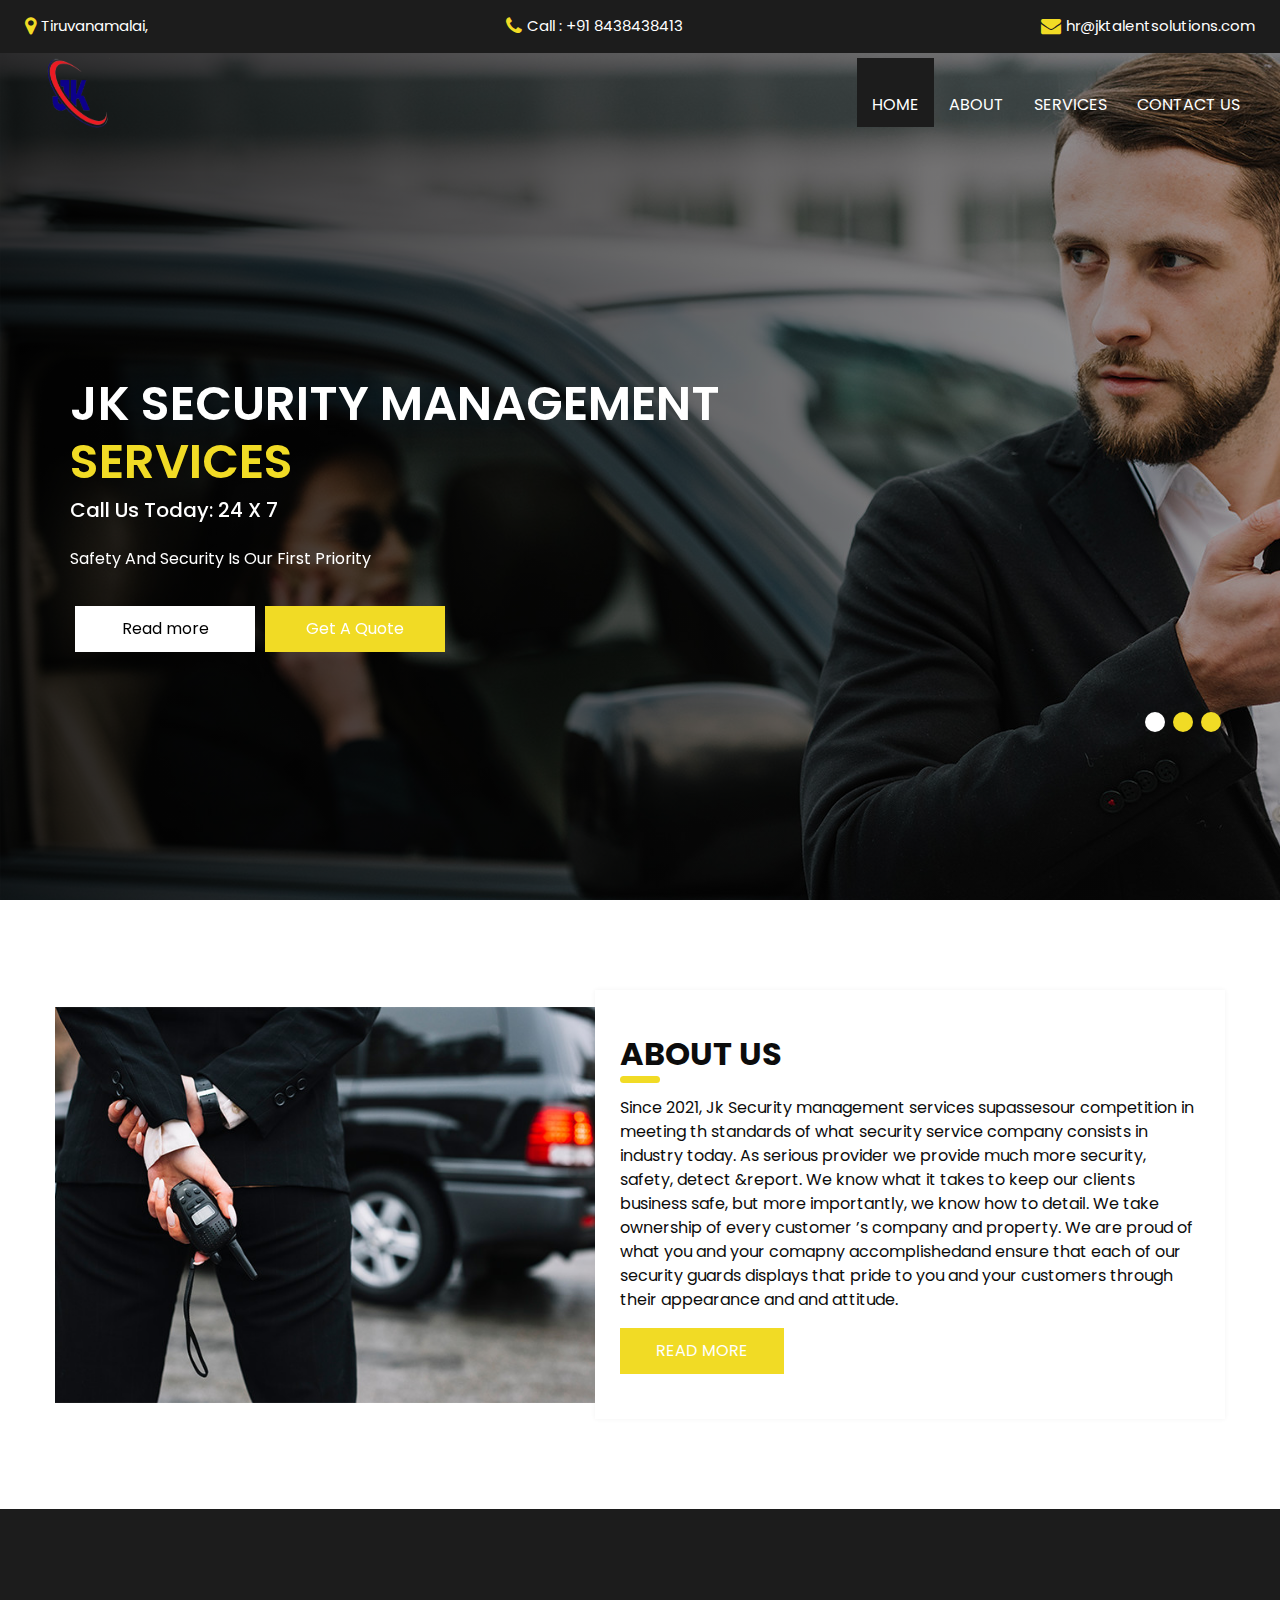
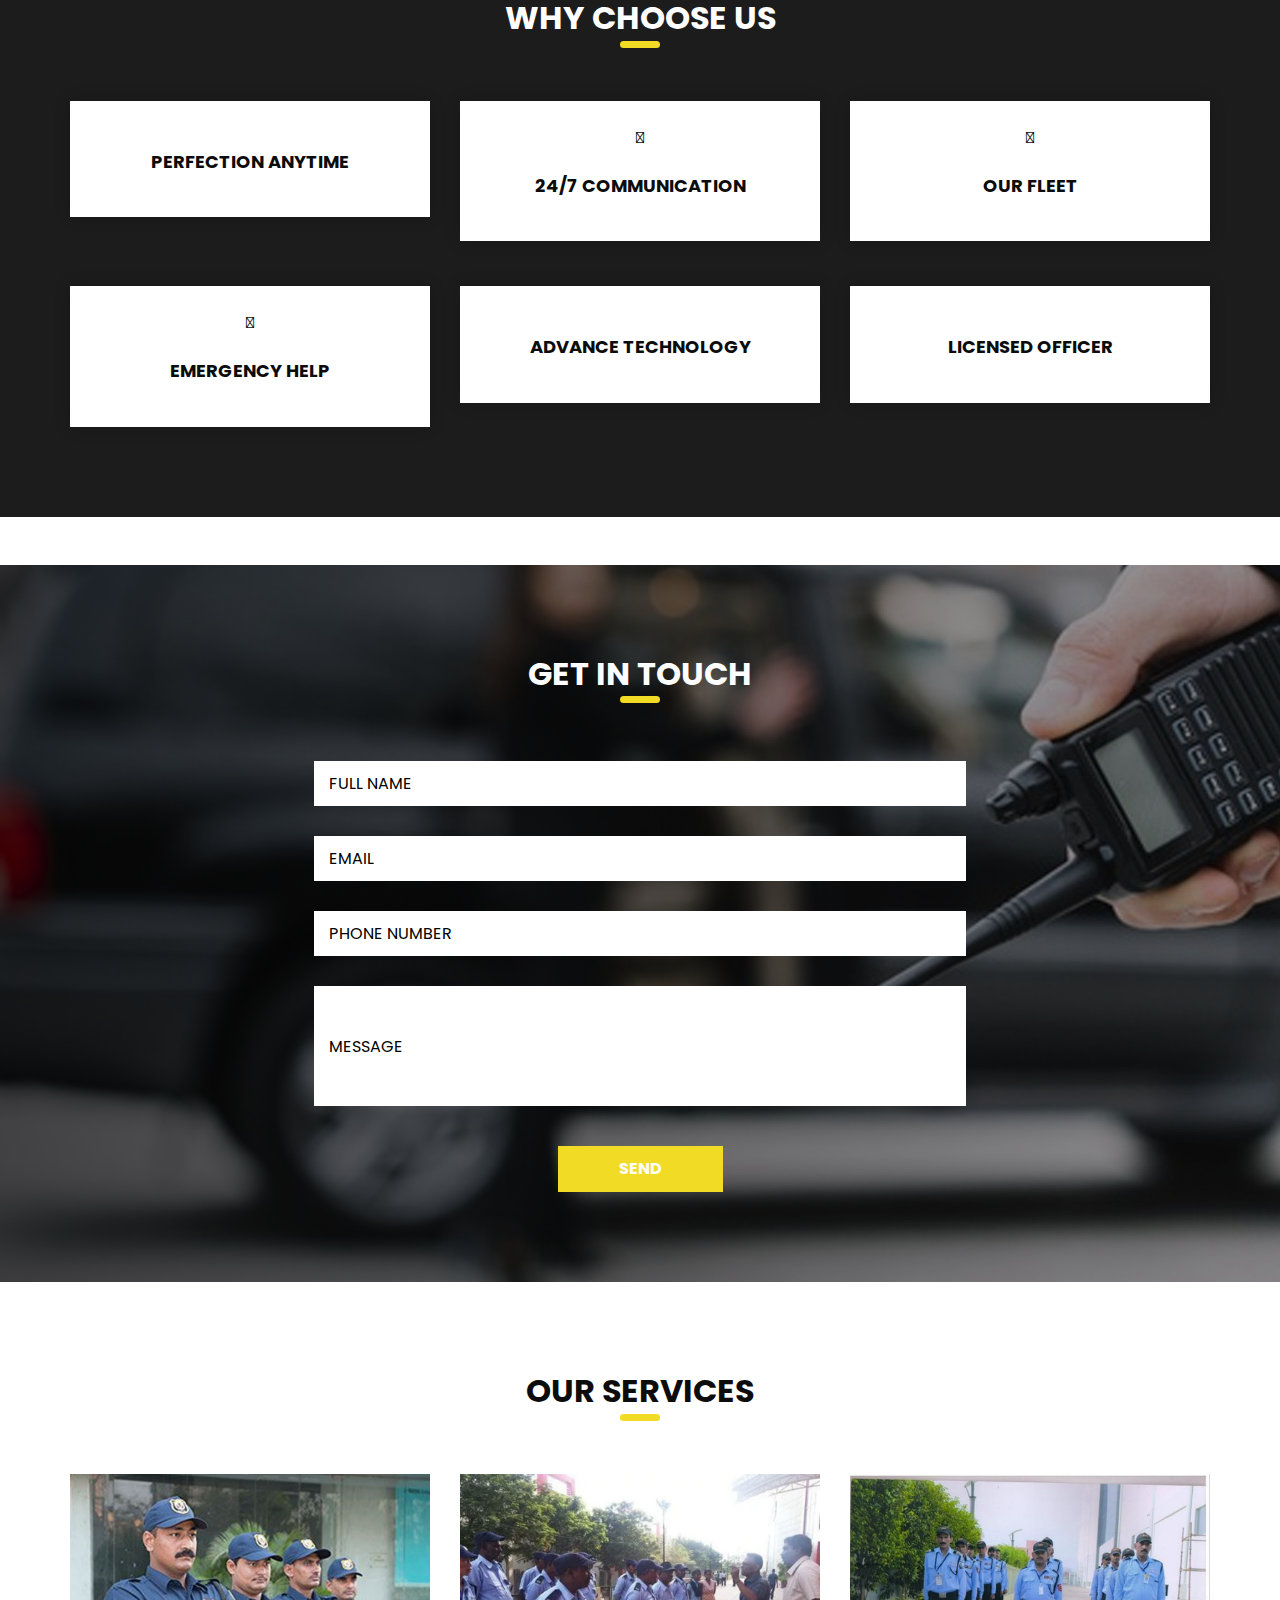
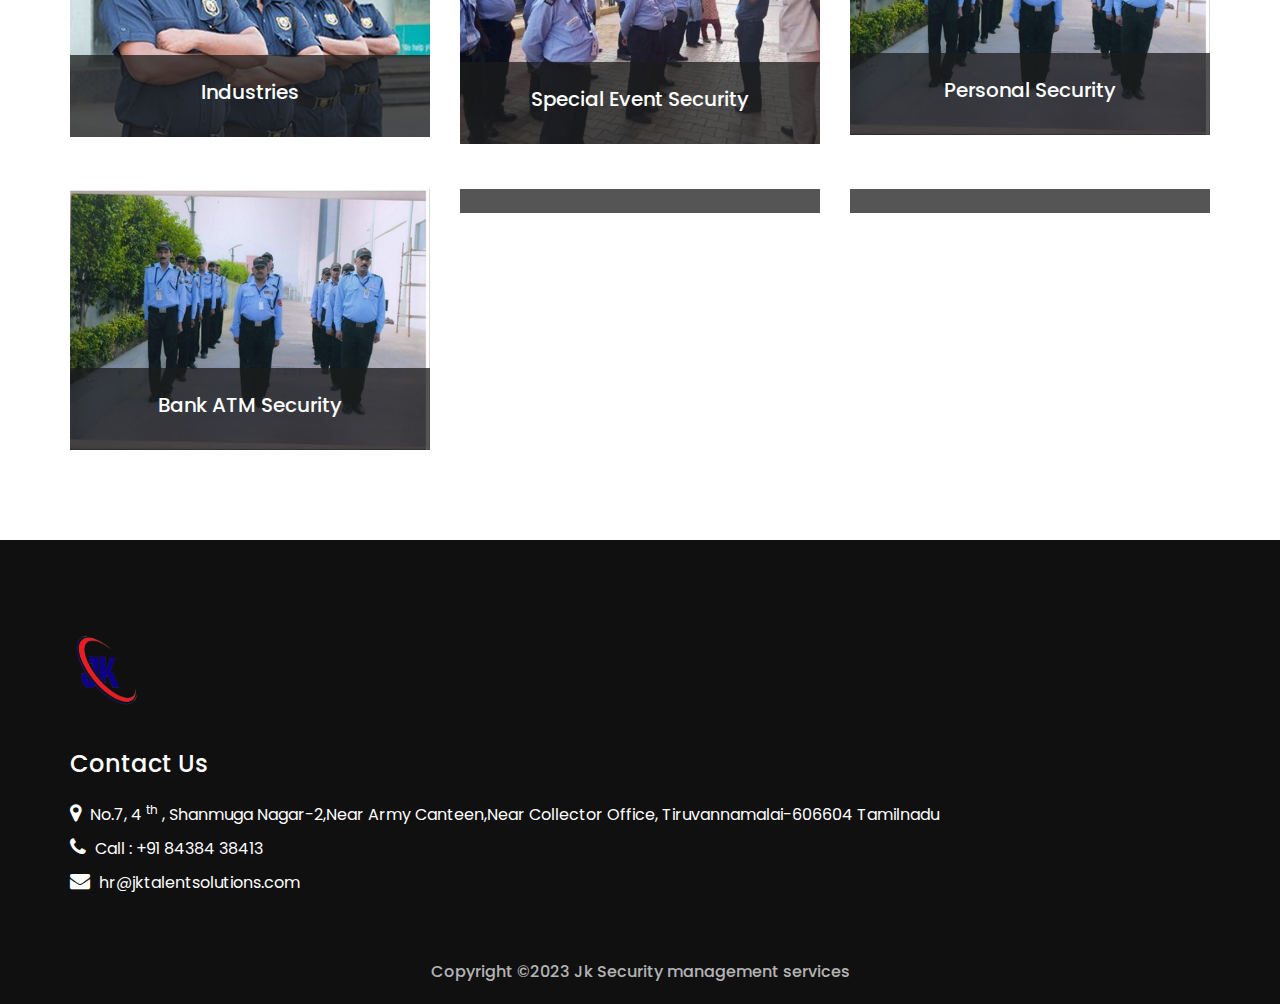
==== commit 386c79ae: "dd" ====
--- a/index.html
+++ b/index.html
@@ -709,7 +709,7 @@
               <div class="col-md-4 col-sm-6 mx-auto ">
               <div class="box">
                   <div class="img-box">
-                      <img src="//eaglesecurity.in/wp-content/uploads/2022/09/job-tran.png" alt="">
+                      <img src="images/24.jpg" alt="">
                   </div>
                   <div class="detail-box">
                       <h5>
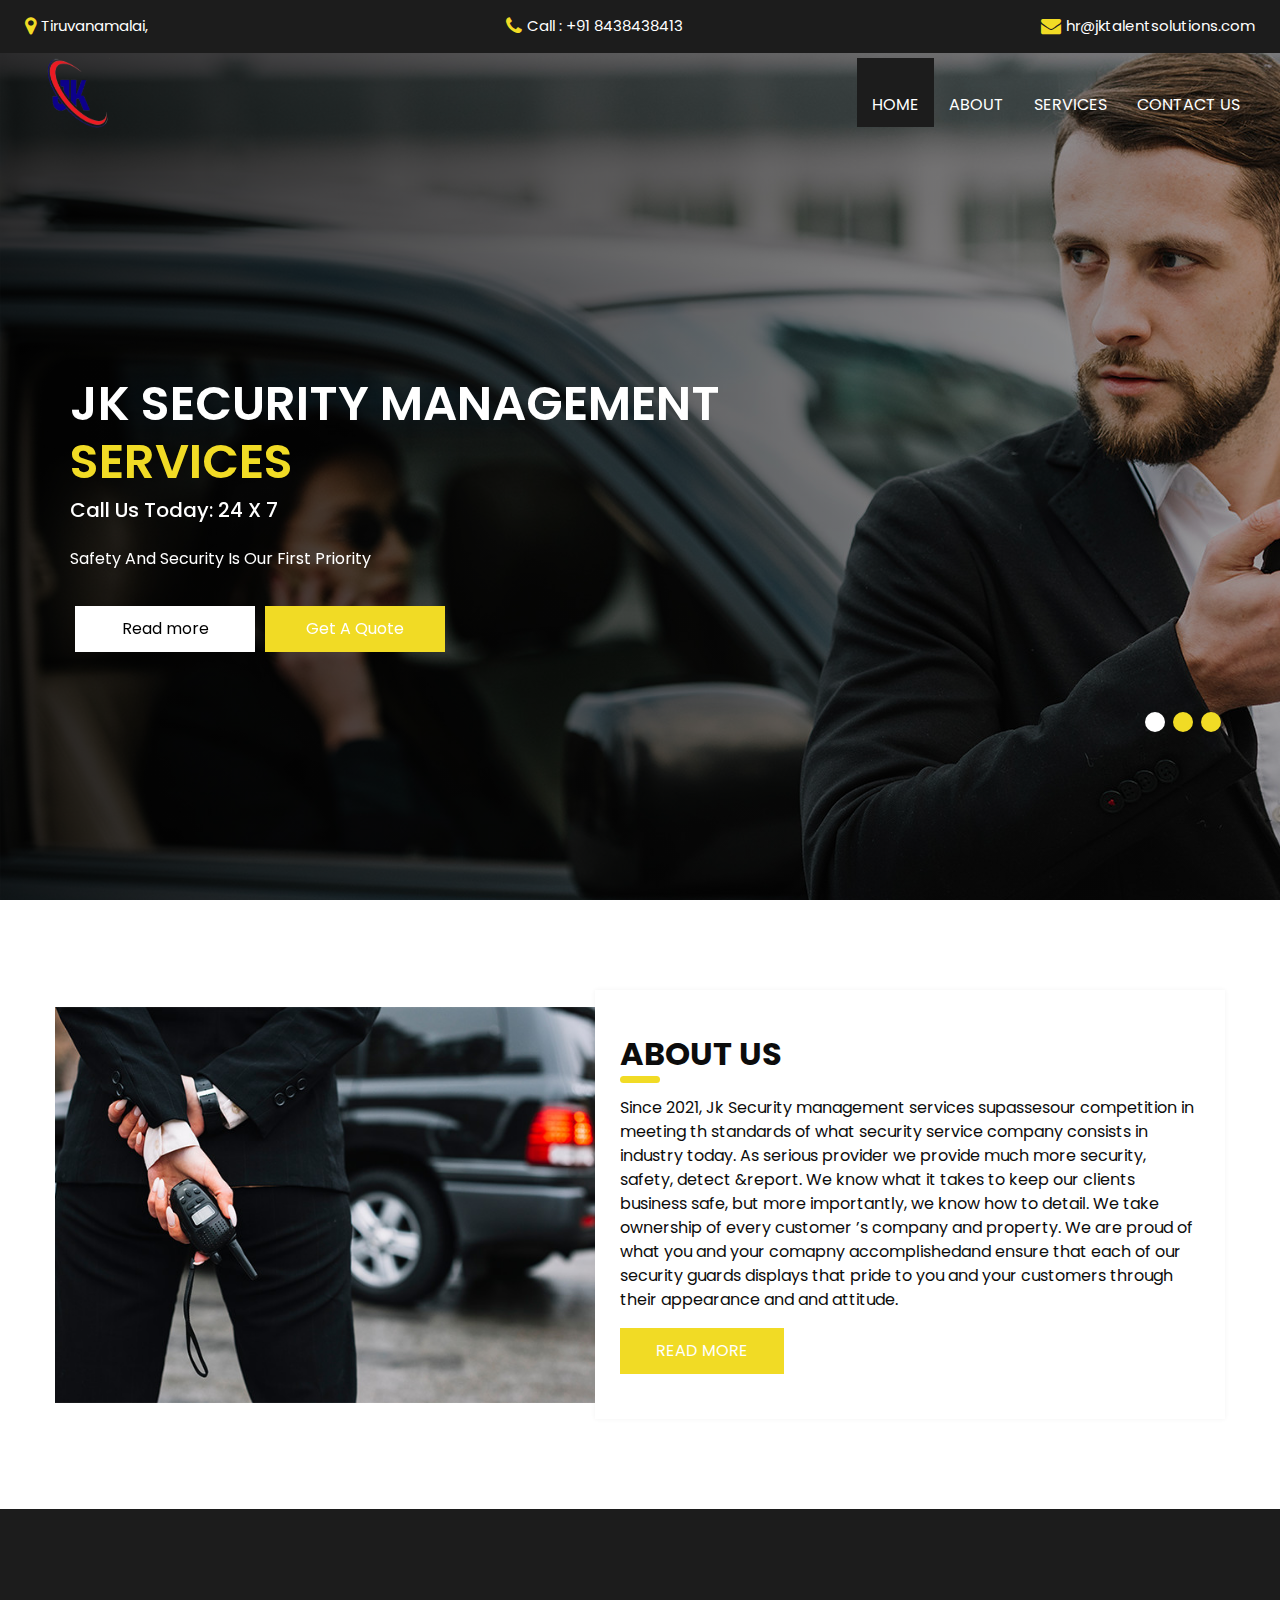
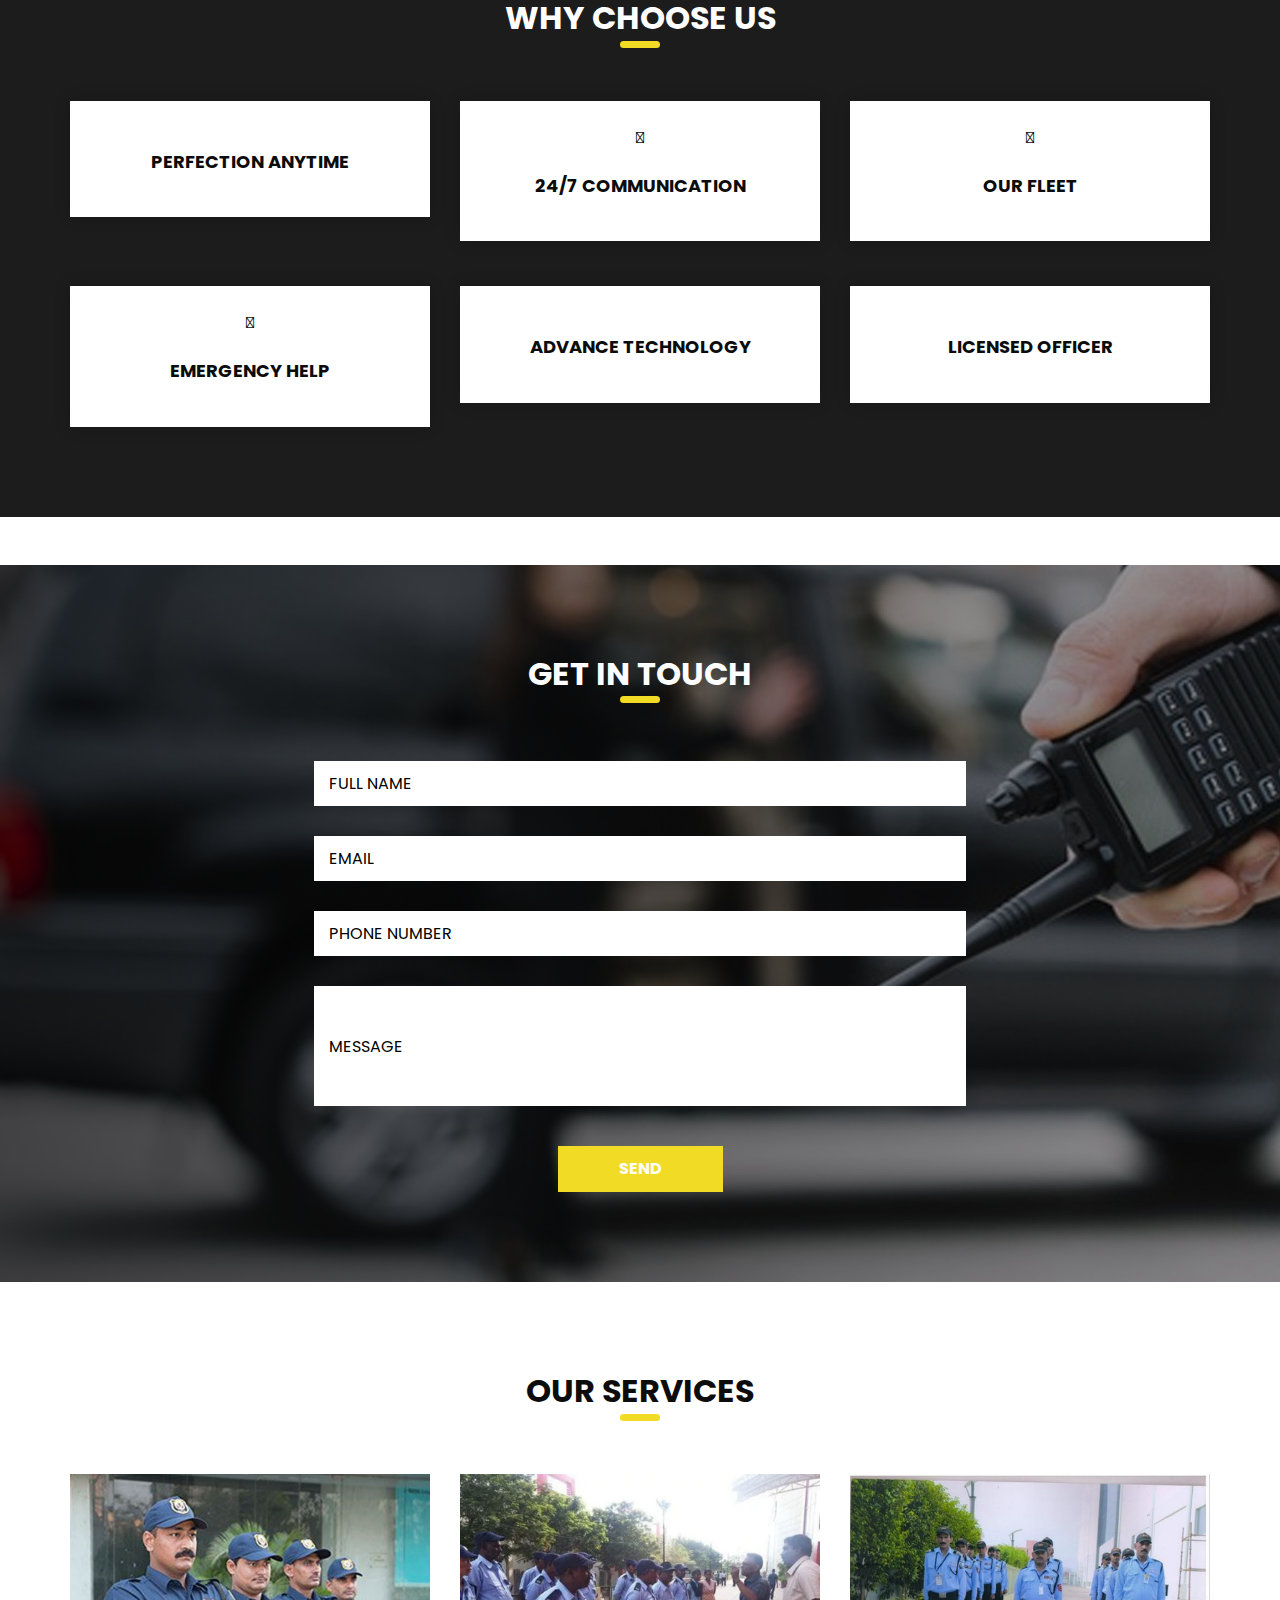
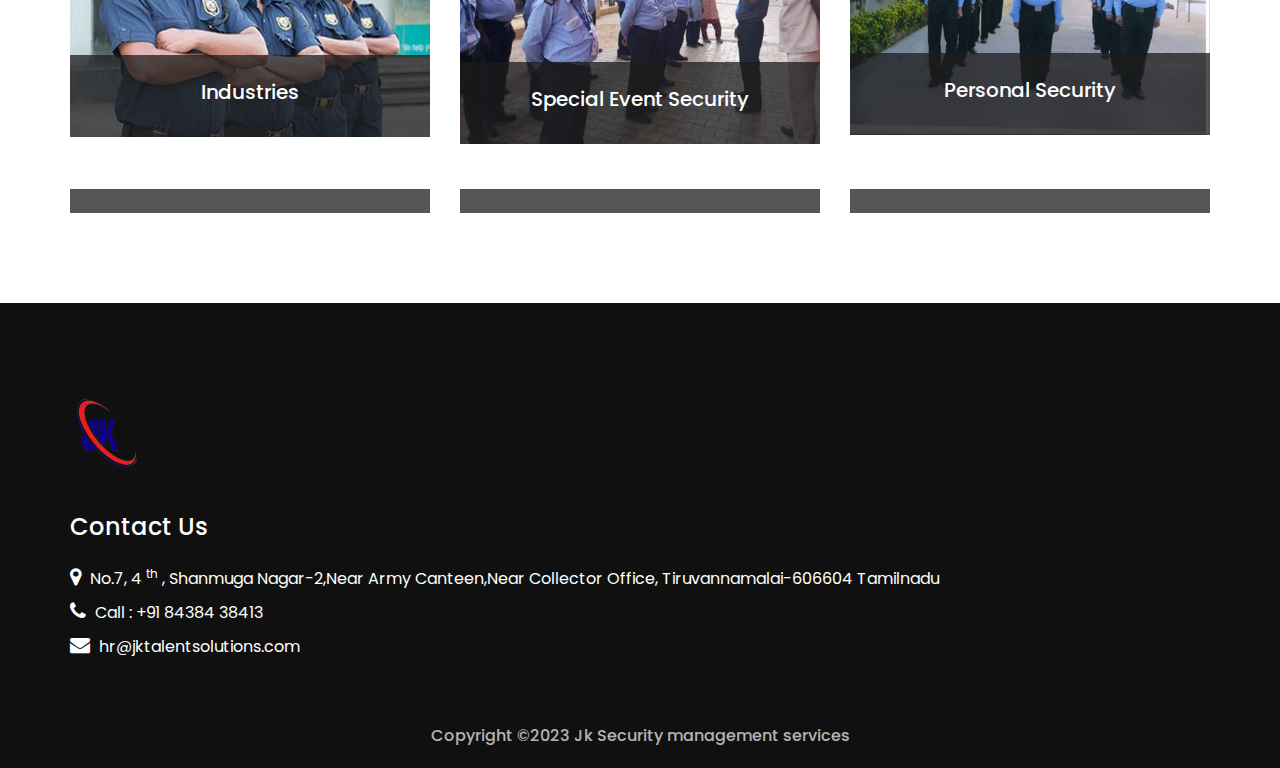
==== commit 6b41e151: "ss" ====
--- a/index.html
+++ b/index.html
@@ -709,7 +709,7 @@
               <div class="col-md-4 col-sm-6 mx-auto ">
               <div class="box">
                   <div class="img-box">
-                      <img src="images/24.jpg" alt="">
+                      <img src="images/23.pngg" alt="">
                   </div>
                   <div class="detail-box">
                       <h5>
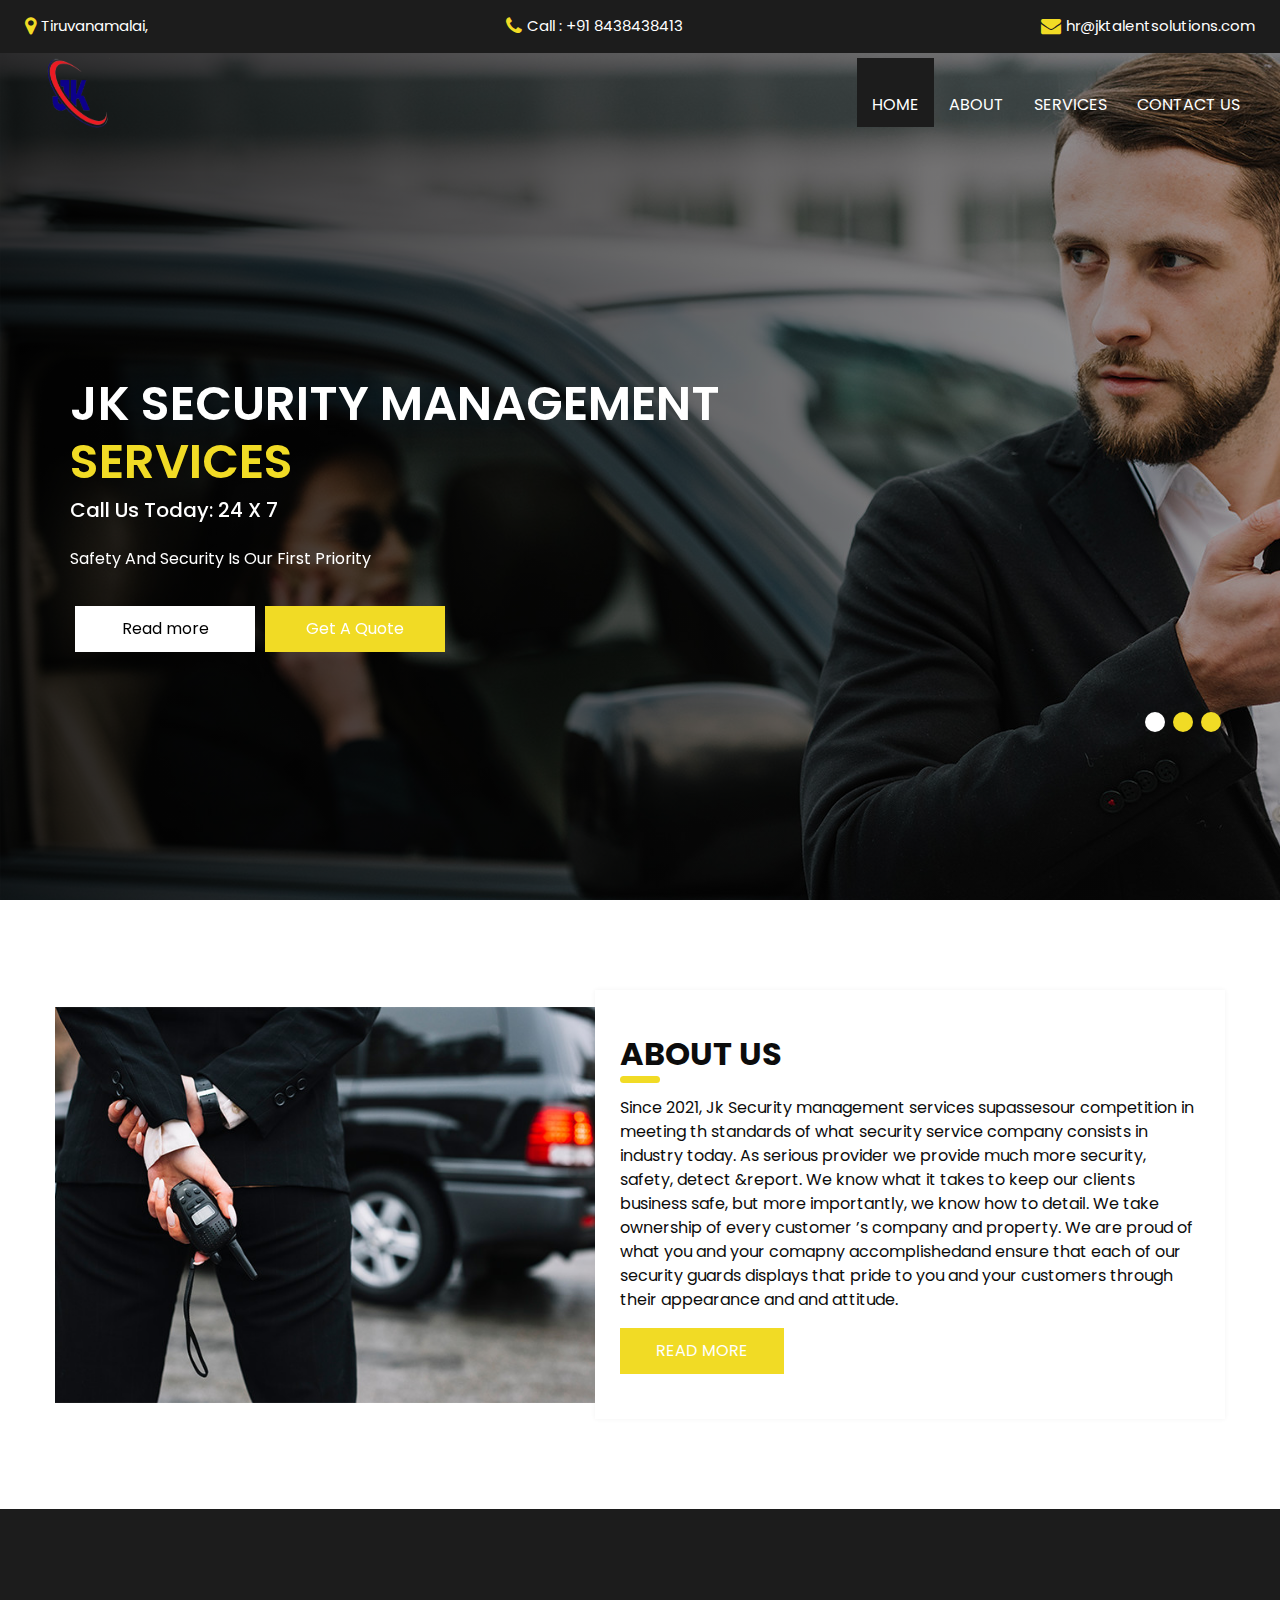
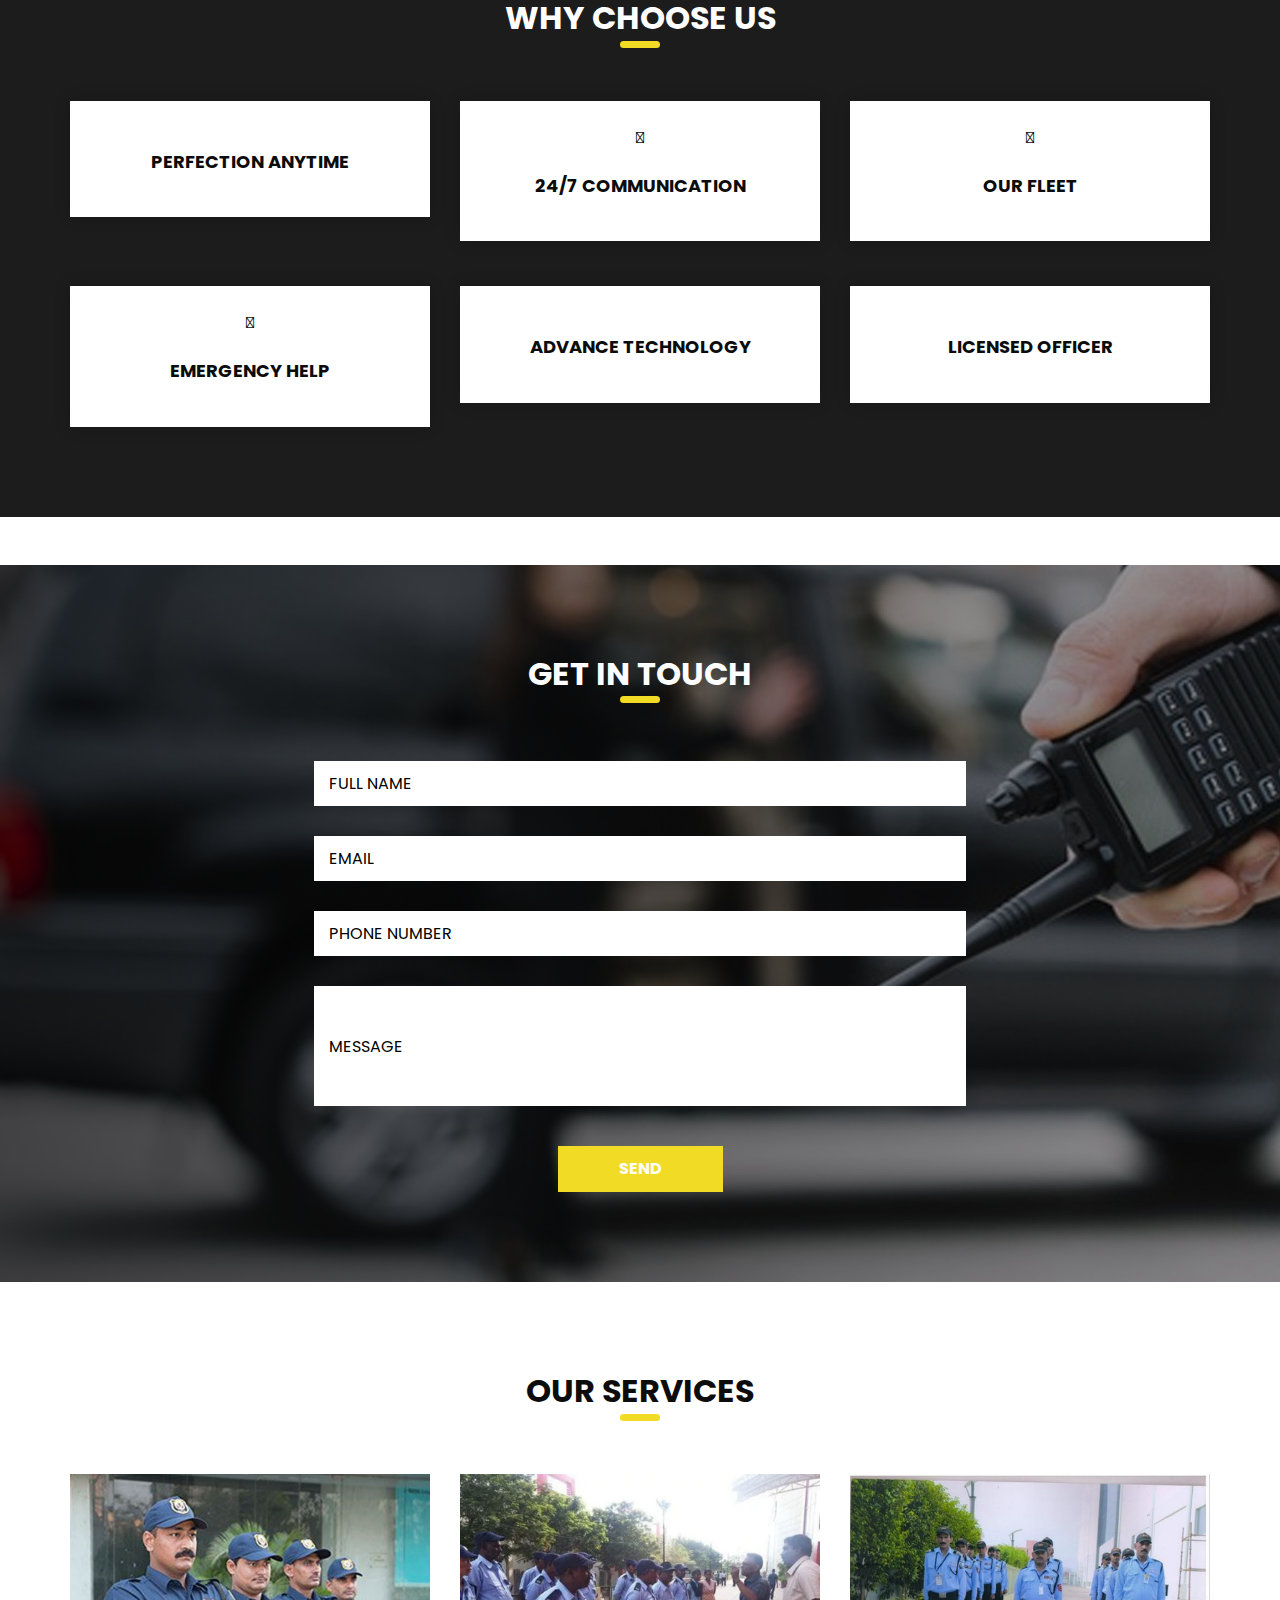
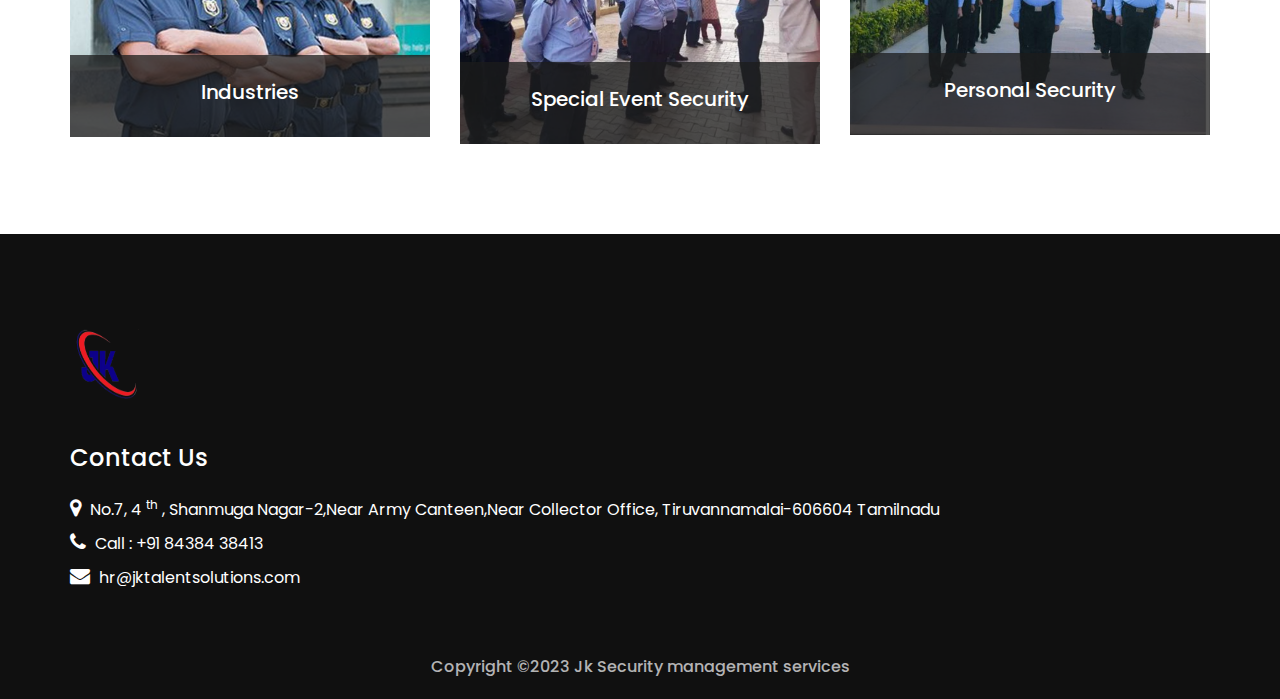
==== commit 1b44772f: "w" ====
--- a/index.html
+++ b/index.html
@@ -706,42 +706,6 @@
                   </div>
               </div>
               </div>
-              <div class="col-md-4 col-sm-6 mx-auto ">
-              <div class="box">
-                  <div class="img-box">
-                      <img src="images/23.pngg" alt="">
-                  </div>
-                  <div class="detail-box">
-                      <h5>
-                          Bank ATM Security
-                      </h5>
-                  </div>
-              </div>
-              </div>
-              <div class="col-md-4 col-sm-6 mx-auto ">
-                  <div class="box">
-                  <div class="img-box">
-                      <img src="//eaglesecurity.in/wp-content/uploads/elementor/thumbs/our-guards-puyw8uhhc3w6n8dm7daxng52c8p5lo639qfvbtusec.png" alt="">
-                  </div>
-                  <div class="detail-box">
-                      <h5>
-                          Hotel Industries
-                      </h5>
-                  </div>
-              </div>
-              </div>
-              <div class="col-md-4 col-sm-6 mx-auto ">
-                  <div class="box">
-                  <div class="img-box">
-                      <img src="//eaglesecurity.in/wp-content/uploads/2022/09/special-event.png" alt="">
-                  </div>
-                  <div class="detail-box">
-                      <h5>
-                          Educational Institutions
-                      </h5>
-                  </div>
-              </div>
-              </div>
           </div>
       </div>
     </section>
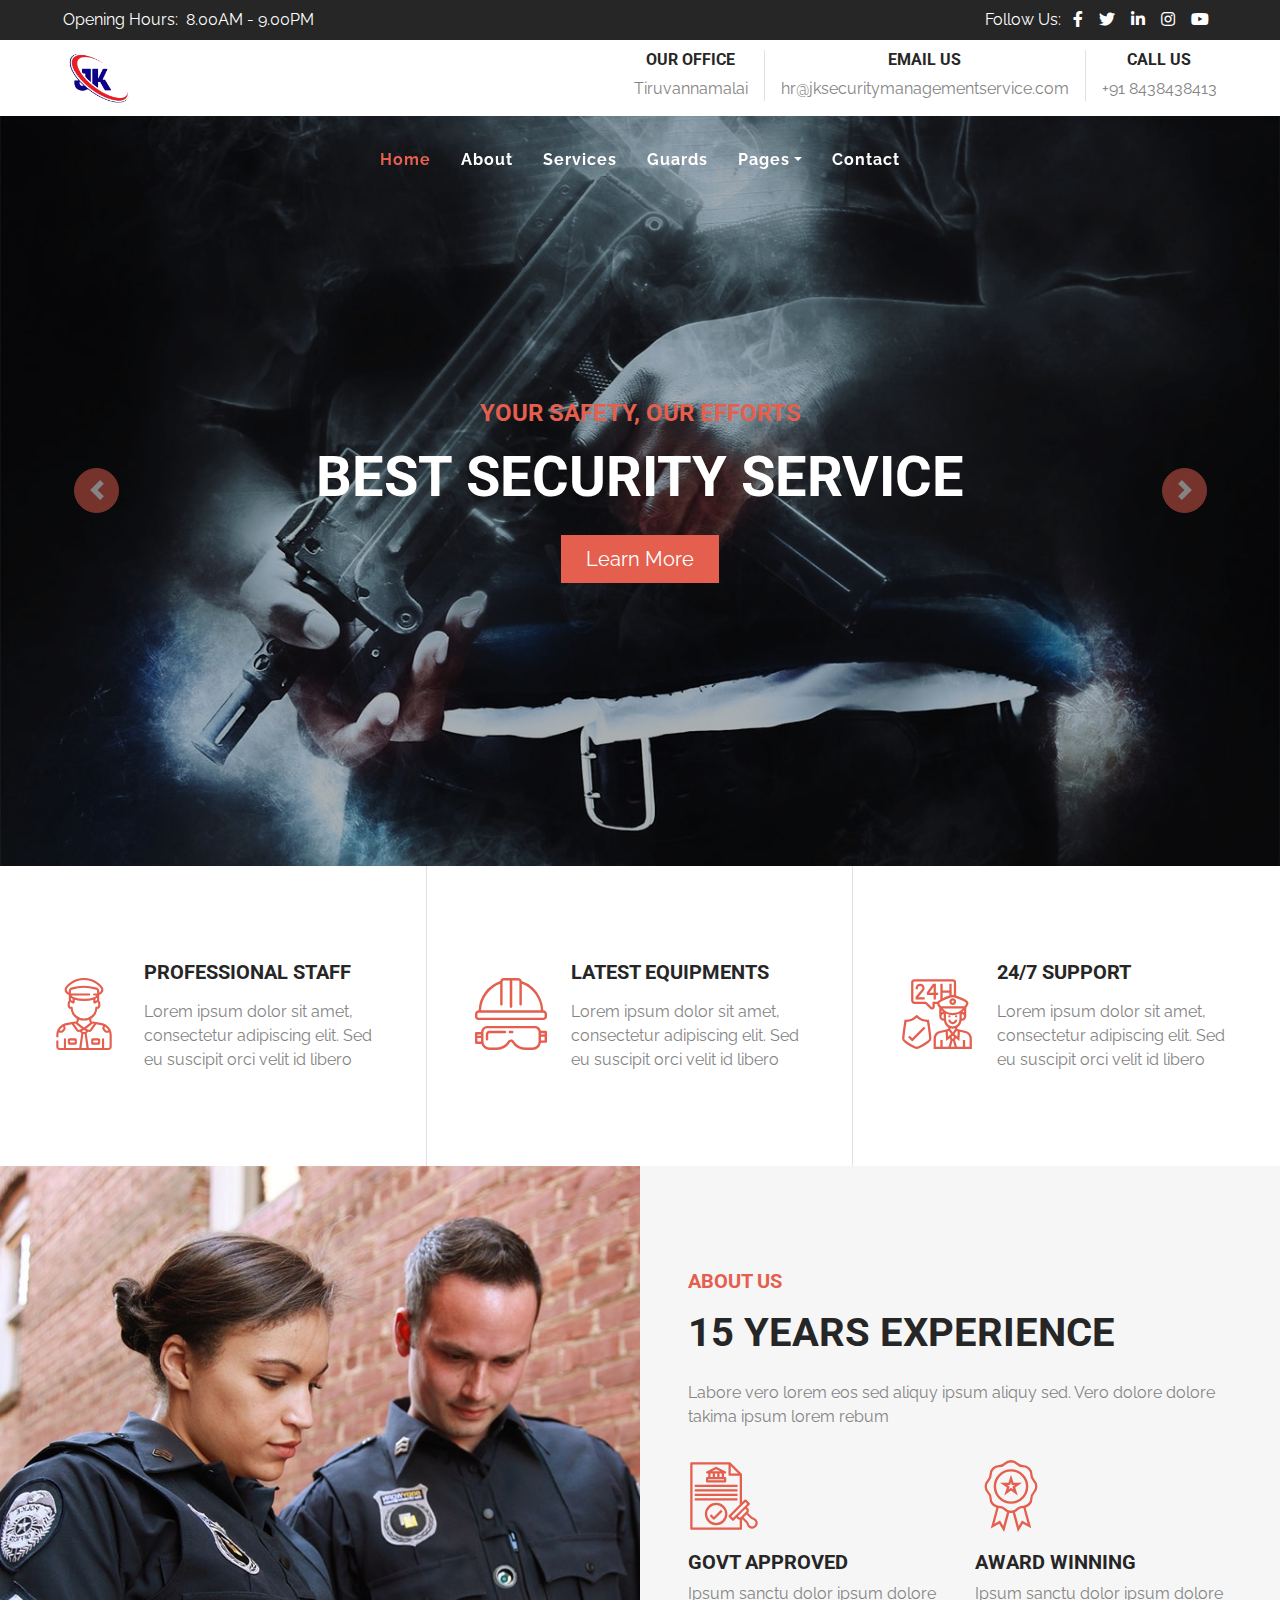
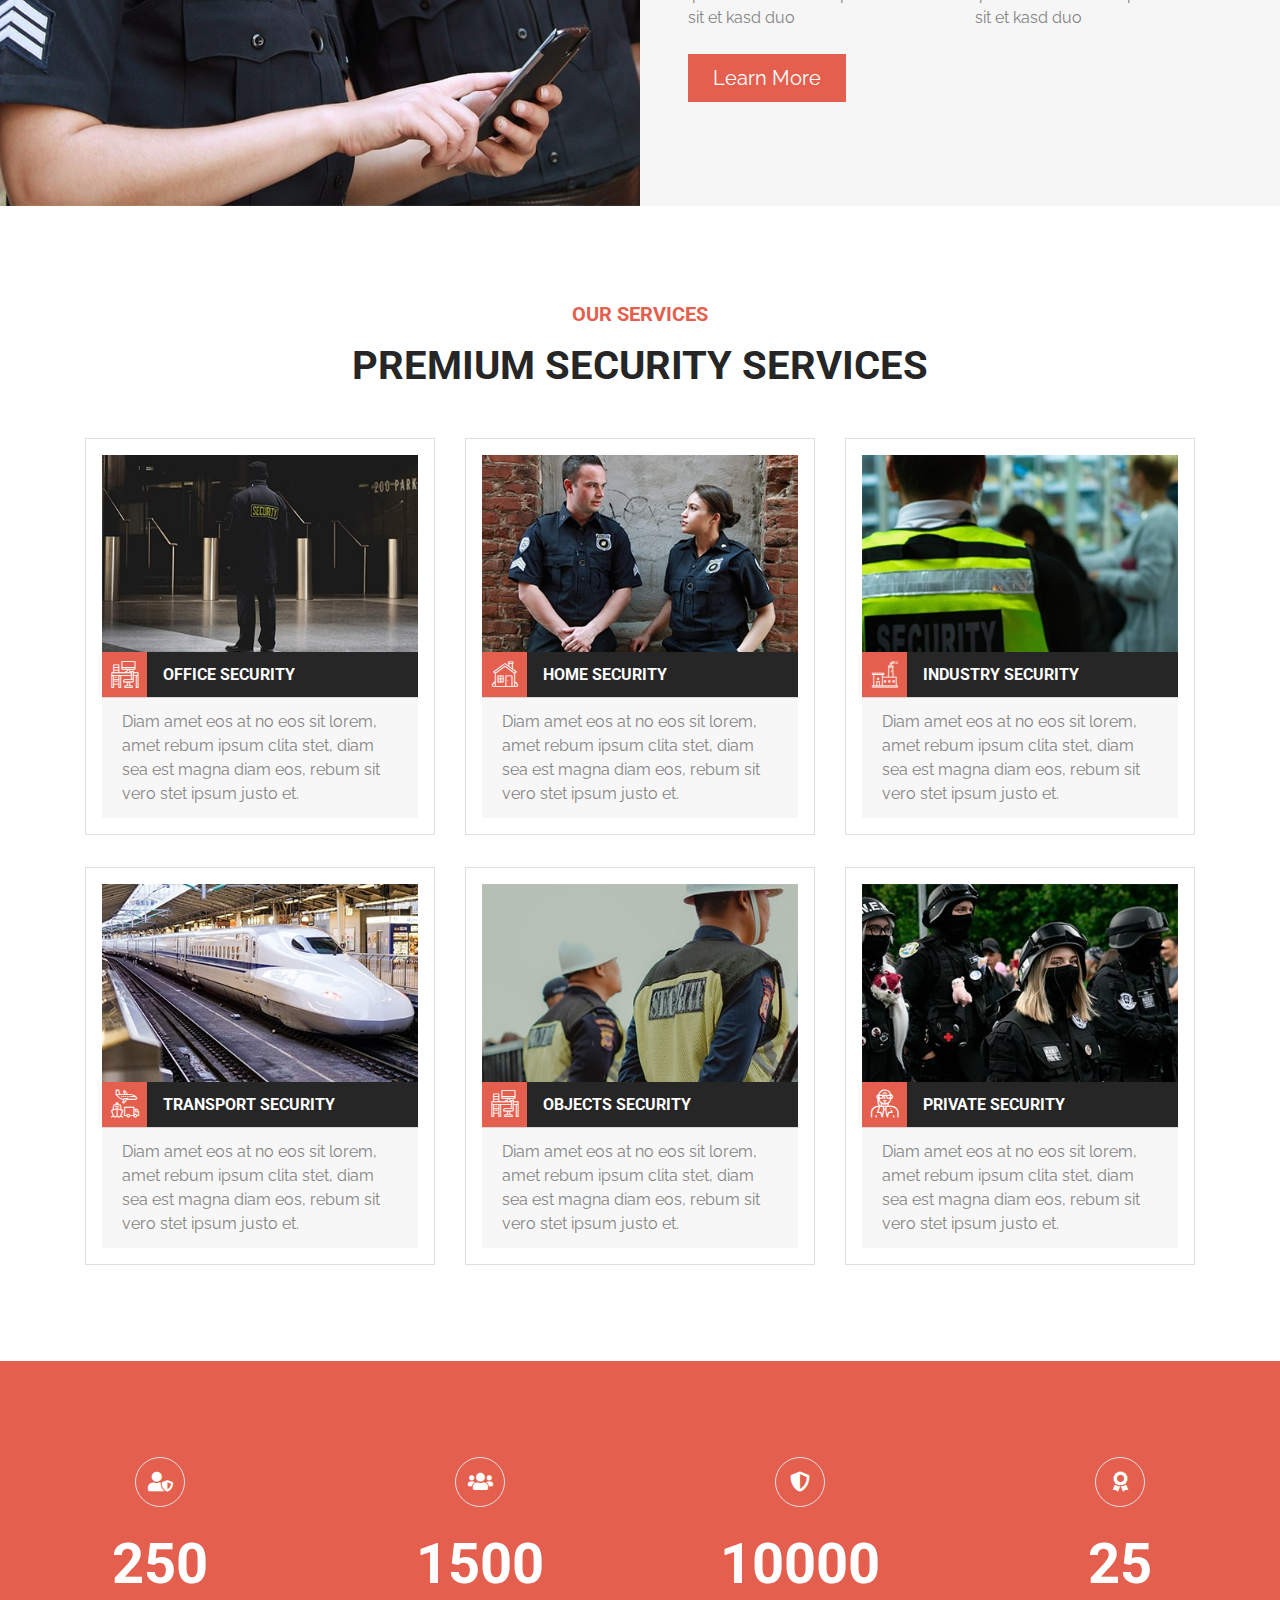
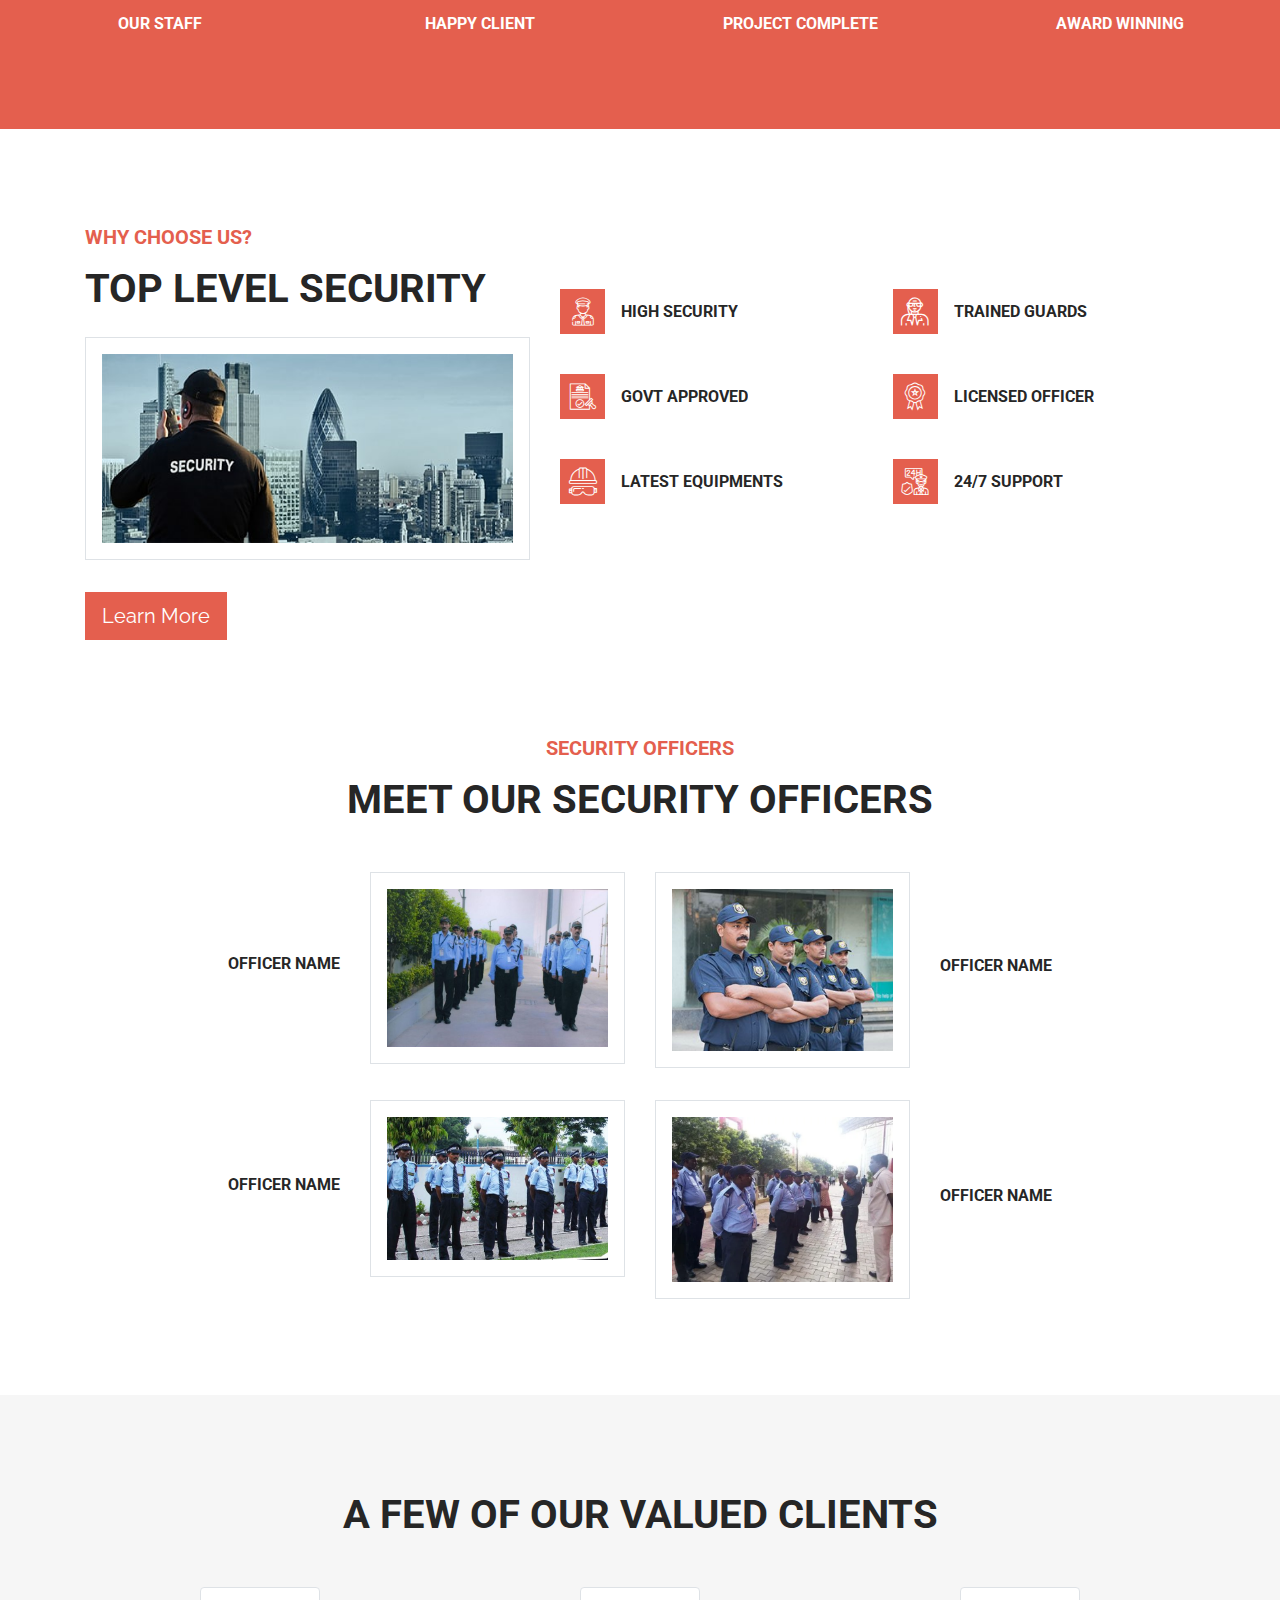
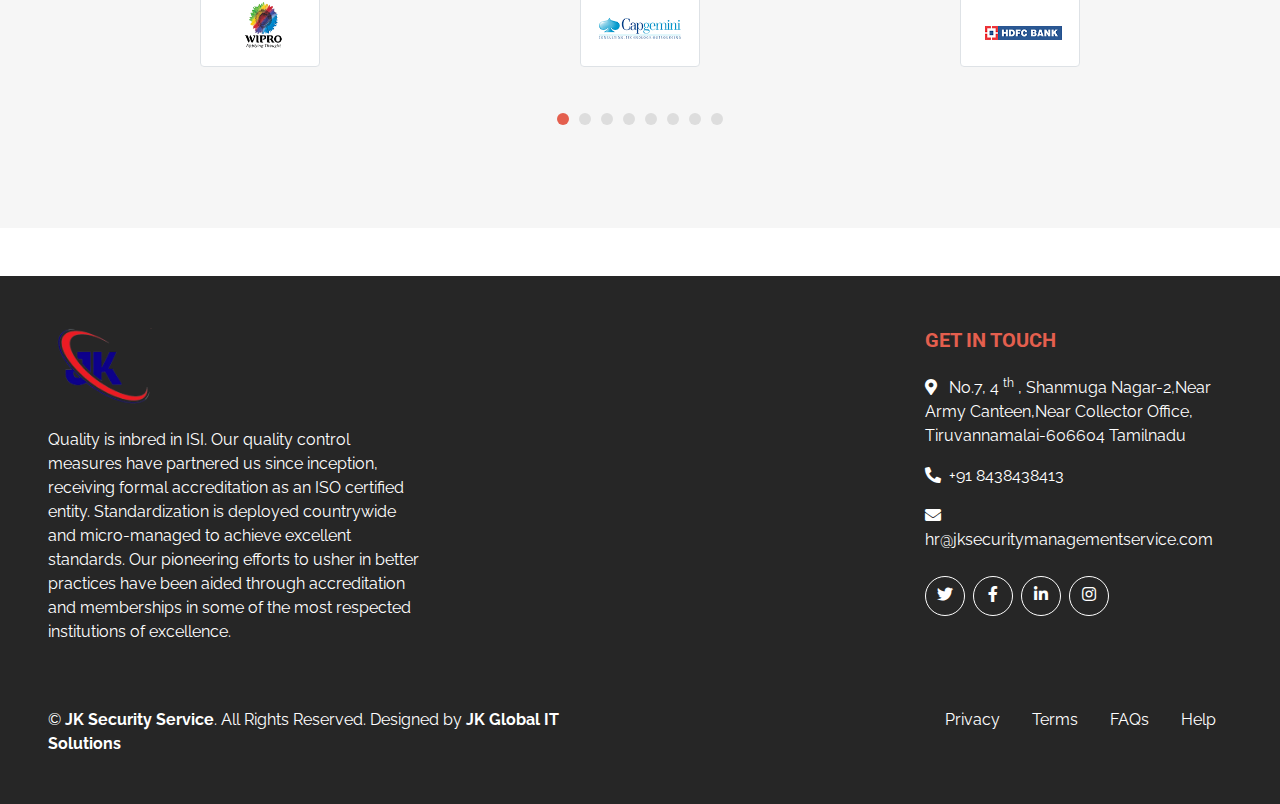
==== commit c276ac76: "today changed new ui" ====
--- a/index.html
+++ b/index.html
@@ -1,777 +1,588 @@
 <!DOCTYPE html>
-<html>
+<html lang="en">
 
 <head>
-  <!-- Basic -->
-  <meta charset="utf-8" />
-  <meta http-equiv="X-UA-Compatible" content="IE=edge" />
-  <!-- Mobile Metas -->
-  <meta name="viewport" content="width=device-width, initial-scale=1, shrink-to-fit=no" />
-  <!-- Site Metas -->
-  <meta name="keywords" content="" />
-  <meta name="description" content="" />
-  <meta name="author" content="" />
-  <link rel="icon" href="images/second image.png" type="image/icon type">
-
-  <title>Jk Security management services </title>
-
-
-  <!-- bootstrap core css -->
-  <link rel="stylesheet" type="text/css" href="css/bootstrap.css" />
-
-  <!-- fonts style -->
-  <link href="https://fonts.googleapis.com/css?family=Open+Sans:400,700|Poppins:400,600,700&display=swap" rel="stylesheet" />
-
-  <!-- Custom styles for this template -->
-  <link href="css/style.css" rel="stylesheet" />
-  <!-- responsive style -->
-  <link href="css/responsive.css" rel="stylesheet" />
-  <link rel="stylesheet" href="https://cdnjs.cloudflare.com/ajax/libs/font-awesome/6.5.1/css/all.min.css" integrity="sha512-DTOQO9RWCH3ppGqcWaEA1BIZOC6xxalwEsw9c2QQeAIftl+Vegovlnee1c9QX4TctnWMn13TZye+giMm8e2LwA==" crossorigin="anonymous" referrerpolicy="no-referrer" />
+    <meta charset="utf-8">
+    <title>SafetyFirst - Security Guard Website Template</title>
+    <meta content="width=device-width, initial-scale=1.0" name="viewport">
+    <meta content="Free Website Template" name="keywords">
+    <meta content="Free Website Template" name="description">
+
+    <!-- Favicon -->
+    <link href="img/favicon.ico" rel="icon">
+
+    <!-- Font Awesome -->
+    <link href="https://cdnjs.cloudflare.com/ajax/libs/font-awesome/5.10.0/css/all.min.css" rel="stylesheet">
+
+    <!-- Flaticon Font -->
+    <link href="lib/flaticon/font/flaticon.css" rel="stylesheet">
+
+    <!-- Libraries Stylesheet -->
+    <link href="lib/owlcarousel/assets/owl.carousel.min.css" rel="stylesheet">
+
+    <!-- Customized Bootstrap Stylesheet -->
+    <link href="css/style.css" rel="stylesheet">
 </head>
 
-<body>
-  <div class="hero_area">
-    <!-- header section strats -->
-    <div class="hero_bg_box">
-      <div class="img-box">
-        <img src="images/hero-bg.jpg" alt="">
-      </div>
-    </div>
-
-    <header class="header_section">
-      <div class="header_top">
-        <div class="container-fluid">
-          <div class="contact_link-container">
-            <a href="" class="contact_link1">
-              <i class="fa fa-map-marker" aria-hidden="true"></i>
-              <span>
-                Tiruvanamalai,
-              </span>
+<body class="bg-white">
+    <!-- Topbar Start -->
+    <div class="container-fluid">
+        <div class="row bg-secondary py-2 px-lg-5">
+            <div class="col-lg-6 text-center text-lg-left">
+                <div class="d-inline-flex align-items-center">
+                    <p class="mr-2 mb-2 mb-lg-0 text-white">Opening Hours:</p>
+                    <span class="mb-2 mb-lg-0 text-white">8.00AM - 9.00PM</span>
+                </div>
+            </div>
+            <div class="col-lg-6 text-center text-lg-right">
+                <div class="d-inline-flex align-items-center">
+                    <p class="m-0 mr-1 text-white">Follow Us:</p>
+                    <a class="text-white px-2" href="">
+                        <i class="fab fa-facebook-f"></i>
+                    </a>
+                    <a class="text-white px-2" href="">
+                        <i class="fab fa-twitter"></i>
+                    </a>
+                    <a class="text-white px-2" href="">
+                        <i class="fab fa-linkedin-in"></i>
+                    </a>
+                    <a class="text-white px-2" href="">
+                        <i class="fab fa-instagram"></i>
+                    </a>
+                    <a class="text-white px-2" href="">
+                        <i class="fab fa-youtube"></i>
+                    </a>
+                </div>
+            </div>
+        </div>
+        <div class="row py-2 px-lg-5">
+            <div class="col-lg-4">
+                <a href="" class="navbar-brand d-none d-lg-block">
+                    <img src="images/second image.png" alt="image" height="50px">
+                </a>
+            </div>
+            <div class="col-lg-8 text-center text-lg-right">
+                <div class="d-inline-flex align-items-center">
+                    <div class="d-inline-flex flex-column text-center pr-3 border-right">
+                        <h6>Our Office</h6>
+                        <p class="m-0">Tiruvannamalai</p>
+                    </div>
+                    <div class="d-inline-flex flex-column text-center px-3 border-right">
+                        <h6>Email Us</h6>
+                        <p class="m-0">hr@jksecuritymanagementservice.com</p>
+                    </div>
+                    <div class="d-inline-flex flex-column text-center pl-3">
+                        <h6>Call Us</h6>
+                        <p class="m-0">+91 8438438413</p>
+                    </div>
+                </div>
+            </div>
+        </div>
+    </div>
+    <!-- Topbar End -->
+
+
+    <!-- Navbar Start -->
+    <div class="container-fluid p-0 nav-bar">
+        <nav class="navbar navbar-expand-lg bg-none navbar-dark py-0">
+            <a href="" class="navbar-brand d-block d-lg-none">
+                <img src="images/second image.png" alt="image">
             </a>
-            <a href="" class="contact_link2">
-              <i class="fa fa-phone" aria-hidden="true"></i>
-              <span>
-                Call : +91 8438438413
-              </span>
+            <button type="button" class="navbar-toggler" data-toggle="collapse" data-target="#navbarCollapse">
+                <span class="navbar-toggler-icon"></span>
+            </button>
+            <div class="collapse navbar-collapse justify-content-between" id="navbarCollapse">
+                <div class="navbar-nav m-auto py-4">
+                    <a href="index.html" class="nav-item nav-link active">Home</a>
+                    <a href="about.html" class="nav-item nav-link">About</a>
+                    <a href="service.html" class="nav-item nav-link">Services</a>
+                    <a href="guard.html" class="nav-item nav-link">Guards</a>
+                    <div class="nav-item dropdown">
+                        <a href="#" class="nav-link dropdown-toggle" data-toggle="dropdown">Pages</a>
+                        <div class="dropdown-menu text-capitalize">
+                            <a href="blog.html" class="dropdown-item">Blog Grid</a>
+                            <a href="single.html" class="dropdown-item">Blog Detail</a>
+                        </div>
+                    </div>
+                    <a href="contact.html" class="nav-item nav-link">Contact</a>
+                </div>
+            </div>
+        </nav>
+    </div>
+    <!-- Navbar End -->
+
+    <!-- Carousel Start -->
+    <div class="container-fluid p-0">
+        <div id="blog-carousel" class="carousel slide" data-ride="carousel">
+            <div class="carousel-inner">
+                <div class="carousel-item active">
+                    <img class="w-100" src="img/carousel-1.jpg" alt="Image">
+                    <div class="carousel-caption d-flex flex-column align-items-center justify-content-center">
+                        <h4 class="text-primary m-0">Your Safety, Our Efforts</h4>
+                        <h4 class="display-4 m-0 mt-2 mt-md-3 text-white">Best Security Service</h4>
+                        <a href="" class="btn btn-lg btn-primary mt-3 mt-md-4 px-4">Learn More</a>
+                    </div>
+                </div>
+                <div class="carousel-item">
+                    <img class="w-100" src="img/carousel-2.jpg" alt="Image">
+                    <div class="carousel-caption d-flex flex-column align-items-center justify-content-center">
+                        <h4 class="text-primary m-0">Your Safety, Our Efforts</h4>
+                        <h4 class="display-4 m-0 mt-2 mt-md-3 text-white">Highly Trained Guards</h4>
+                        <a href="" class="btn btn-lg btn-primary mt-3 mt-md-4 px-4">Learn More</a>
+                    </div>
+                </div>
+            </div>
+            <a class="carousel-control-prev" href="#blog-carousel" data-slide="prev">
+                <div class="btn btn-primary rounded-circle" style="width: 45px; height: 45px;">
+                    <span class="carousel-control-prev-icon mb-n2"></span>
+                </div>
             </a>
-            <a href="" class="contact_link3">
-              <i class="fa fa-envelope" aria-hidden="true"></i>
-              <span>
-                hr@jktalentsolutions.com
-              </span>
+            <a class="carousel-control-next" href="#blog-carousel" data-slide="next">
+                <div class="btn btn-primary rounded-circle" style="width: 45px; height: 45px;">
+                    <span class="carousel-control-next-icon mb-n2"></span>
+                </div>
             </a>
-          </div>
-        </div>
-      </div>
-      <div class="header_bottom">
-        <div class="container-fluid">
-          <nav class="navbar navbar-expand-lg custom_nav-container">
-            <a class="navbar-brand" href="index.html">
-              <span>
-                <a class="navbar-brand" href="#"><img width="70px" height="70px" src="images/second image.png"/></a>
-            </span>
-            </a>
-            <button class="navbar-toggler" type="button" data-toggle="collapse" data-target="#navbarSupportedContent" aria-controls="navbarSupportedContent" aria-expanded="false" aria-label="Toggle navigation">
-              <span class=""></span>
-            </button>
-
-            <div class="collapse navbar-collapse ml-auto" id="navbarSupportedContent">
-              <ul class="navbar-nav  ">
-                <li class="nav-item active">
-                  <a class="nav-link" href="index.html">Home <span class="sr-only">(current)</span></a>
-                </li>
-                <li class="nav-item">
-                  <a class="nav-link" href="about.html"> About</a>
-                </li>
-                <li class="nav-item">
-                  <a class="nav-link" href="service.html"> Services </a>
-                </li>
-                <li class="nav-item">
-                  <a class="nav-link" href="contact.html">Contact us</a>
-                </li>
-              </ul>
-            </div>
-          </nav>
-        </div>
-      </div>
-    </header>
-    <!-- end header section -->
-    <!-- slider section -->
-    <section class=" slider_section ">
-      <div id="carouselExampleIndicators" class="carousel slide" data-ride="carousel">
-        <div class="carousel-inner">
-          <div class="carousel-item active">
-            <div class="container">
-              <div class="row">
-                <div class="col-md-7">
-                  <div class="detail-box">
-                    <h1>
-                        Jk Security management  <br>
-                      <span>
-                        services
-                      </span>
-                    </h1>
-                    <h5 class="elementor-icon-box-title">
-                        <span>Call Us Today: 24 X 7					</span>
-                    </h5>
-                    <p>
-                        Safety And Security Is Our First Priority
-                    </p>
-                    <div class="btn-box">
-                      <a href="" class="btn-1"> Read more </a>
-                      <a href="" class="btn-2">Get A Quote</a>
-                    </div>
-                  </div>
-                </div>
-              </div>
-            </div>
-          </div>
-          <div class="carousel-item ">
-            <div class="container">
-              <div class="row">
-                <div class="col-md-7">
-                  <div class="detail-box">
-                    <h1>
-                        Jk Security management  <br>
-                      <span>
-                        services
-                      </span>
-                    </h1>
-                    <h5 class="elementor-icon-box-title">
-                        <span>Call Us Today: 24 X 7					</span>
-                    </h5>
-                    <p>
-                        Safety And Security Is Our First Priority
-                    </p>
-                    <div class="btn-box">
-                      <a href="" class="btn-1"> Read more </a>
-                      <a href="" class="btn-2">Get A Quote</a>
-                    </div>
-                  </div>
-                </div>
-              </div>
-            </div>
-          </div>
-          <div class="carousel-item ">
-            <div class="container">
-              <div class="row">
-                <div class="col-md-7">
-                  <div class="detail-box">
-                    <h1>
-                        Jk Security management  <br>
-                      <span>
-                        services
-                      </span>
-                    </h1>
-                    <h5 class="elementor-icon-box-title">
-                        <span>Call Us Today: 24 X 7					</span>
-                    </h5>
-                    <p>
-                        Safety And Security Is Our First Priority
-                    </p>
-                    <div class="btn-box">
-                      <a href="" class="btn-1"> Read more </a>
-                      <a href="" class="btn-2">Get A Quote</a>
-                    </div>
-                  </div>
-                </div>
-              </div>
-            </div>
-          </div>
-        </div>
-        <div class="container idicator_container">
-          <ol class="carousel-indicators">
-            <li data-target="#carouselExampleIndicators" data-slide-to="0" class="active"></li>
-            <li data-target="#carouselExampleIndicators" data-slide-to="1"></li>
-            <li data-target="#carouselExampleIndicators" data-slide-to="2"></li>
-          </ol>
-        </div>
-      </div>
-    </section>
-    <!-- end slider section -->
-  </div>
-
-  <!-- about section -->
-
-  <section class="about_section layout_padding">
-    <div class="container">
-      <div class="row">
-        <div class="col-md-6 px-0">
-          <div class="img_container">
-            <div class="img-box">
-              <img src="images/about-img.jpg" alt="" />
-            </div>
-          </div>
-        </div>
-        <div class="col-md-6 px-0">
-          <div class="detail-box">
-            <div class="heading_container ">
-              <h2>
-                About us
-              </h2>
-            </div>
-            <p>
-                Since 2021, Jk Security management services supassesour competition in meeting th standards of what security service company consists in industry today. As serious provider we provide much more security, safety, detect &amp;report. We know what it takes to keep our clients business safe, but more importantly, we know how to detail. We take ownership of every customer &#8217;s company and property. We are proud of what you and your comapny accomplishedand ensure that each of our security guards displays that pride to you and your customers through their appearance and and attitude.
-            </p>
-            <div class="btn-box">
-              <a href="">
-                Read More
-              </a>
-            </div>
-          </div>
-        </div>
-      </div>
-    </div>
-  </section>
-
-  <!-- end about section -->
-
-  <!-- service section -->
-
-  <section class="service_section layout_padding">
-    <div class="container">
-      <div class="heading_container heading_center">
-        <h2>
-            Why Choose Us
-        </h2>
-      </div>
-      <div class="row">
-        <div class="col-md-4">
-          <div class="box ">
-            <div class="img-box">
-                <i aria-hidden="true" class="fas fa-clock"></i>
-                <g>
-                  <g>
-                    <circle cx="256" cy="125" r="15" />
-                    <path d="m356 262c-18.955 0-35.996-10.532-44.472-27.484l-2.111-4.223c-2.541-5.083-7.735-8.293-13.417-8.293h-80c-5.682 0-10.876 3.21-13.417 8.292l-2.111 4.222c-8.476 16.954-25.517 27.486-44.472 27.486-8.284 0-15 6.716-15 15v85.597c0 33.654 10.619 65.715 30.708 92.716 20.089 27 47.747 46.384 79.982 56.054 1.406.422 2.858.633 4.31.633s2.904-.211 4.31-.633c32.235-9.67 59.893-29.054 79.982-56.054 20.089-27.001 30.708-59.062 30.708-92.716v-85.597c0-8.284-6.716-15-15-15zm-46.967 87.322-56.568 56.568c-2.929 2.929-6.768 4.394-10.606 4.394s-7.678-1.464-10.606-4.394l-28.284-28.284c-5.858-5.858-5.858-15.355 0-21.213 5.857-5.858 15.355-5.858 21.213 0l17.678 17.677 45.962-45.961c5.857-5.858 15.355-5.858 21.213 0 5.856 5.858 5.856 15.355-.002 21.213z" />
-                    <g>
-                      <path d="m485.371 179.287-220-176c-5.479-4.383-13.263-4.383-18.741 0l-220 176c-6.469 5.175-7.518 14.614-2.342 21.083 5.175 6.468 14.614 7.517 21.083 2.342l30.629-24.503v232.791c0 8.284 6.716 15 15 15h31.119c-7.333-20.12-11.119-41.476-11.119-63.403v-85.597c0-24.813 20.187-45 45-45 7.632 0 14.226-4.075 17.639-10.901l2.112-4.224c7.67-15.342 23.093-24.875 40.249-24.875h80c17.156 0 32.579 9.533 40.25 24.878l2.111 4.223c3.412 6.824 10.007 10.899 17.639 10.899 24.813 0 45 20.187 45 45v85.597c0 21.927-3.786 43.283-11.119 63.403h31.119c8.284 0 15-6.716 15-15v-232.791l30.629 24.503c2.766 2.213 6.075 3.288 9.361 3.288 4.4 0 8.76-1.927 11.722-5.63 5.176-6.469 4.127-15.908-2.341-21.083zm-229.371-9.287c-24.813 0-45-20.187-45-45s20.187-45 45-45 45 20.187 45 45-20.187 45-45 45z" />
-                    </g>
-                  </g>
-                  <g>
-                    <path d="m156 15c0-8.284-6.716-15-15-15h-30c-8.284 0-15 6.716-15 15v70.372l60-48z" />
-                  </g>
-                </g>
-              </svg>
-            </div>
-            <div class="detail-box">
-              <h6>
-                Perfection Anytime
-              </h6>
-            </div>
-          </div>
-        </div>
-        <div class="col-md-4">
-          <div class="box ">
-            <div class="img-box">
-                <i aria-hidden="true" class="fas fa-comments"></i>
-                <g>
-                  <g>
-                    <g>
-                      <circle cx="219.429" cy="393.143" r="18.286" />
-                      <path d="M219.429,329.143c-40.396,0-73.143,32.747-73.143,73.143c0,40.396,32.747,73.143,73.143,73.143
-          c40.396,0,73.143-32.747,73.143-73.143C292.525,361.909,259.805,329.189,219.429,329.143z M228.571,428.416V448
-          c0,5.049-4.093,9.143-9.143,9.143c-5.049,0-9.143-4.093-9.143-9.143v-19.584c-17.831-4.604-29.458-21.749-27.137-40.018
-          c2.32-18.269,17.864-31.963,36.28-31.963c18.416,0,33.959,13.694,36.28,31.963C258.029,406.667,246.403,423.812,228.571,428.416z
-          " />
-                      <path d="M402.286,274.286v-36.571c-0.01-10.095-8.191-18.276-18.286-18.286H215.772c-12.18-0.01-23.558-6.08-30.348-16.192
-          l-20.321-30.487c-3.392-5.109-9.117-8.179-15.25-8.179H54.857c-10.095,0.01-18.276,8.191-18.286,18.286v310.857
-          c0.01,10.095,8.191,18.276,18.286,18.286h352.516c-3.294-5.533-5.051-11.846-5.088-18.286V274.286z M304.069,436.92
-          c-14.047,34.375-47.506,56.826-84.64,56.795c-37.135,0.031-70.593-22.419-84.64-56.795c-14.047-34.375-5.888-73.833,20.64-99.818
-          v-35.388c0.04-35.33,28.67-63.96,64-64c35.33,0.039,63.961,28.67,64,64v35.388C309.957,363.087,318.116,402.545,304.069,436.92z" />
-                      <path d="M384,73.143h41.929l-60.214-60.214v41.929C365.724,64.952,373.905,73.133,384,73.143z" />
-                      <path d="M265.143,323.227v-21.513c-0.044-25.229-20.485-45.67-45.714-45.714c-25.235,0.03-45.685,20.479-45.714,45.714v21.513
-          C201.959,306.734,236.898,306.734,265.143,323.227z" />
-                      <path d="M420.571,256v219.429c10.095-0.01,18.276-8.191,18.286-18.286V91.429H384c-20.188-0.023-36.548-16.383-36.571-36.571V0
-          h-256C81.334,0.01,73.153,8.191,73.143,18.286v128h76.71c12.247-0.005,23.684,6.122,30.464,16.321l20.295,30.446
-          c3.395,5.048,9.077,8.08,15.161,8.089H384c20.188,0.023,36.548,16.383,36.571,36.571V256z M310.857,182.857h-91.429
-          c-5.049,0-9.143-4.093-9.143-9.143s4.093-9.143,9.143-9.143h91.429c5.049,0,9.143,4.093,9.143,9.143
-          S315.907,182.857,310.857,182.857z M310.857,146.286H201.143c-5.049,0-9.143-4.093-9.143-9.143c0-5.049,4.093-9.143,9.143-9.143
-          h109.714c5.049,0,9.143,4.093,9.143,9.143C320,142.192,315.907,146.286,310.857,146.286z M310.857,109.714H109.714
-          c-5.049,0-9.143-4.093-9.143-9.143c0-5.049,4.093-9.143,9.143-9.143h201.143c5.049,0,9.143,4.093,9.143,9.143
-          C320,105.621,315.907,109.714,310.857,109.714z M310.857,73.143H109.714c-5.049,0-9.143-4.093-9.143-9.143
-          s4.093-9.143,9.143-9.143h201.143c5.049,0,9.143,4.093,9.143,9.143S315.907,73.143,310.857,73.143z" />
-                      <path d="M457.143,265.143v192c-0.023,20.188-16.383,36.548-36.571,36.571c0.01,10.095,8.191,18.276,18.286,18.286h18.286
-          c10.095-0.01,18.276-8.191,18.286-18.286V283.429C475.419,273.334,467.238,265.153,457.143,265.143z" />
-                    </g>
-                  </g>
-                </g>
-                <g>
-                </g>
-                <g>
-                </g>
-                <g>
-                </g>
-                <g>
-                </g>
-                <g>
-                </g>
-                <g>
-                </g>
-                <g>
-                </g>
-                <g>
-                </g>
-                <g>
-                </g>
-                <g>
-                </g>
-                <g>
-                </g>
-                <g>
-                </g>
-                <g>
-                </g>
-                <g>
-                </g>
-                <g>
-                </g>
-              </svg>
-            </div>
-            <div class="detail-box">
-              <h6>
-                24/7 Communication
-              </h6>
-            </div>
-          </div>
-        </div>
-        <div class="col-md-4">
-          <div class="box ">
-            <div class="img-box">
-                <i aria-hidden="true" class="fas fa-car"></i>
-                <g>
-                  <g>
-                    <path d="M332,423.518V512h60v-15C392,460.784,366.197,430.487,332,423.518z" />
-                  </g>
-                </g>
-                <g>
-                  <g>
-                    <path d="M407,272h-38.298c6.211-9.549,11.184-21.85,14.971-32.595c38.58-3.058,69.119-35.067,69.119-74.405
-                 c0-24.814-20.186-45-45-45h-17.263c-3.373-30.112-16.168-58.339-38.108-80.581C326.639,14.004,290.742,0,255,0
-                 c-69.309,0-125.911,52.685-133.484,120H105c-24.814,0-45,20.186-45,45c0,24.476,11.836,46.095,30.066,59.685
-                 C90.062,224.797,90,224.888,90,225v48.516C39.25,280.873,0,324.245,0,377v60c0,41.353,33.633,75,75,75h227v-90h-15H105
-                 c-8.291,0-15-6.709-15-15v-60c0-8.291,6.709-15,15-15s15,6.709,15,15v45h120v-61.373c4.988,0.569,9.946,1.373,15,1.373
-                 s12.012-0.804,17-1.373V392h15h30h75v-45c0-8.291,6.709-15,15-15c8.291,0,15,6.709,15,15v60c0,8.291-6.709,15-15,15h-16.75
-                 c19.534,19.08,31.75,45.608,31.75,75v15h15c41.367,0,75-33.647,75-75v-60C512,319.109,464.891,272,407,272z M392,195v-45h15.791
-                 c8.262,0,15,6.724,15,15c0,20.33-13.638,37.354-32.179,42.914C391.033,203.597,392,199.378,392,195z M255,30
-                 c27.803,0,56.229,10.928,76.209,30.63c16.238,16.45,26.111,37.178,29.319,59.37H287c-8.291,0-15,6.709-15,15v15h-32v-15
-                 c0-8.291-6.709-15-15-15h-73.484C158.873,69.25,202.244,30,255,30z M90,165c0-8.276,6.738-15,15-15h15v45
-                 c0,4.292,0.956,8.425,1.362,12.66C103.239,201.843,90,185.03,90,165z M120,272v-34.219c2.75,0.564,5.449,1.283,8.298,1.542
-                 c3.787,10.774,8.774,23.103,15,32.677H120z M326.316,275.706c-29.136,25.422-72.715,31.761-108.047,19.067
-                 c-11.777-4.237-22.866-10.593-32.578-19.063c-20.881-18.376-33.043-46.22-34.929-73.644C159.448,206.968,169.332,210,180,210
-                 c11.235,0,21.636-3.298,30.637-8.694C213.739,223.118,232.346,240,255,240c8.291,0,17-6.709,17-15s-8.709-15-17-15
-                 c-8.262,0-15-6.724-15-15v-15h40.346c10.411,17.847,29.55,30,51.654,30c10.668,0,20.552-3.032,29.238-7.934
-                 C359.352,229.501,347.186,257.357,326.316,275.706z" />
-                  </g>
-                </g>
-                <g>
-                </g>
-                <g>
-                </g>
-                <g>
-                </g>
-                <g>
-                </g>
-                <g>
-                </g>
-                <g>
-                </g>
-                <g>
-                </g>
-                <g>
-                </g>
-                <g>
-                </g>
-                <g>
-                </g>
-                <g>
-                </g>
-                <g>
-                </g>
-                <g>
-                </g>
-                <g>
-                </g>
-                <g>
-                </g>
-              </svg>
-            </div>
-            <div class="detail-box">
-              <h6>
-                Our Fleet
-              </h6>
-            </div>
-          </div>
-          
-        </div>
-        <div class="col-md-4">
-            <div class="box ">
-              <div class="img-box">
-                <i aria-hidden="true" class="fas fa-fire-extinguisher"></i>
-                <g>
-                    <g>
-                      <path d="M332,423.518V512h60v-15C392,460.784,366.197,430.487,332,423.518z" />
-                    </g>
-                  </g>
-                  <g>
-                    <g>
-                      <path d="M407,272h-38.298c6.211-9.549,11.184-21.85,14.971-32.595c38.58-3.058,69.119-35.067,69.119-74.405
-                   c0-24.814-20.186-45-45-45h-17.263c-3.373-30.112-16.168-58.339-38.108-80.581C326.639,14.004,290.742,0,255,0
-                   c-69.309,0-125.911,52.685-133.484,120H105c-24.814,0-45,20.186-45,45c0,24.476,11.836,46.095,30.066,59.685
-                   C90.062,224.797,90,224.888,90,225v48.516C39.25,280.873,0,324.245,0,377v60c0,41.353,33.633,75,75,75h227v-90h-15H105
-                   c-8.291,0-15-6.709-15-15v-60c0-8.291,6.709-15,15-15s15,6.709,15,15v45h120v-61.373c4.988,0.569,9.946,1.373,15,1.373
-                   s12.012-0.804,17-1.373V392h15h30h75v-45c0-8.291,6.709-15,15-15c8.291,0,15,6.709,15,15v60c0,8.291-6.709,15-15,15h-16.75
-                   c19.534,19.08,31.75,45.608,31.75,75v15h15c41.367,0,75-33.647,75-75v-60C512,319.109,464.891,272,407,272z M392,195v-45h15.791
-                   c8.262,0,15,6.724,15,15c0,20.33-13.638,37.354-32.179,42.914C391.033,203.597,392,199.378,392,195z M255,30
-                   c27.803,0,56.229,10.928,76.209,30.63c16.238,16.45,26.111,37.178,29.319,59.37H287c-8.291,0-15,6.709-15,15v15h-32v-15
-                   c0-8.291-6.709-15-15-15h-73.484C158.873,69.25,202.244,30,255,30z M90,165c0-8.276,6.738-15,15-15h15v45
-                   c0,4.292,0.956,8.425,1.362,12.66C103.239,201.843,90,185.03,90,165z M120,272v-34.219c2.75,0.564,5.449,1.283,8.298,1.542
-                   c3.787,10.774,8.774,23.103,15,32.677H120z M326.316,275.706c-29.136,25.422-72.715,31.761-108.047,19.067
-                   c-11.777-4.237-22.866-10.593-32.578-19.063c-20.881-18.376-33.043-46.22-34.929-73.644C159.448,206.968,169.332,210,180,210
-                   c11.235,0,21.636-3.298,30.637-8.694C213.739,223.118,232.346,240,255,240c8.291,0,17-6.709,17-15s-8.709-15-17-15
-                   c-8.262,0-15-6.724-15-15v-15h40.346c10.411,17.847,29.55,30,51.654,30c10.668,0,20.552-3.032,29.238-7.934
-                   C359.352,229.501,347.186,257.357,326.316,275.706z" />
-                    </g>
-                  </g>
-                  <g>
-                  </g>
-                  <g>
-                  </g>
-                  <g>
-                  </g>
-                  <g>
-                  </g>
-                  <g>
-                  </g>
-                  <g>
-                  </g>
-                  <g>
-                  </g>
-                  <g>
-                  </g>
-                  <g>
-                  </g>
-                  <g>
-                  </g>
-                  <g>
-                  </g>
-                  <g>
-                  </g>
-                  <g>
-                  </g>
-                  <g>
-                  </g>
-                  <g>
-                  </g>
-                </svg>
-              </div>
-              <div class="detail-box">
-                <h6>
-                    Emergency Help
-                </h6>
-              </div>
-            </div>
-            
-      </div>
-      <div class="col-md-4">
-        <div class="box ">
-          <div class="img-box">
-            <i aria-hidden="true" class="fas fa-laptop-house"></i>
-            <g>
-                <g>
-                  <path d="M332,423.518V512h60v-15C392,460.784,366.197,430.487,332,423.518z" />
-                </g>
-              </g>
-              <g>
-                <g>
-                  <path d="M407,272h-38.298c6.211-9.549,11.184-21.85,14.971-32.595c38.58-3.058,69.119-35.067,69.119-74.405
-               c0-24.814-20.186-45-45-45h-17.263c-3.373-30.112-16.168-58.339-38.108-80.581C326.639,14.004,290.742,0,255,0
-               c-69.309,0-125.911,52.685-133.484,120H105c-24.814,0-45,20.186-45,45c0,24.476,11.836,46.095,30.066,59.685
-               C90.062,224.797,90,224.888,90,225v48.516C39.25,280.873,0,324.245,0,377v60c0,41.353,33.633,75,75,75h227v-90h-15H105
-               c-8.291,0-15-6.709-15-15v-60c0-8.291,6.709-15,15-15s15,6.709,15,15v45h120v-61.373c4.988,0.569,9.946,1.373,15,1.373
-               s12.012-0.804,17-1.373V392h15h30h75v-45c0-8.291,6.709-15,15-15c8.291,0,15,6.709,15,15v60c0,8.291-6.709,15-15,15h-16.75
-               c19.534,19.08,31.75,45.608,31.75,75v15h15c41.367,0,75-33.647,75-75v-60C512,319.109,464.891,272,407,272z M392,195v-45h15.791
-               c8.262,0,15,6.724,15,15c0,20.33-13.638,37.354-32.179,42.914C391.033,203.597,392,199.378,392,195z M255,30
-               c27.803,0,56.229,10.928,76.209,30.63c16.238,16.45,26.111,37.178,29.319,59.37H287c-8.291,0-15,6.709-15,15v15h-32v-15
-               c0-8.291-6.709-15-15-15h-73.484C158.873,69.25,202.244,30,255,30z M90,165c0-8.276,6.738-15,15-15h15v45
-               c0,4.292,0.956,8.425,1.362,12.66C103.239,201.843,90,185.03,90,165z M120,272v-34.219c2.75,0.564,5.449,1.283,8.298,1.542
-               c3.787,10.774,8.774,23.103,15,32.677H120z M326.316,275.706c-29.136,25.422-72.715,31.761-108.047,19.067
-               c-11.777-4.237-22.866-10.593-32.578-19.063c-20.881-18.376-33.043-46.22-34.929-73.644C159.448,206.968,169.332,210,180,210
-               c11.235,0,21.636-3.298,30.637-8.694C213.739,223.118,232.346,240,255,240c8.291,0,17-6.709,17-15s-8.709-15-17-15
-               c-8.262,0-15-6.724-15-15v-15h40.346c10.411,17.847,29.55,30,51.654,30c10.668,0,20.552-3.032,29.238-7.934
-               C359.352,229.501,347.186,257.357,326.316,275.706z" />
-                </g>
-              </g>
-              <g>
-              </g>
-              <g>
-              </g>
-              <g>
-              </g>
-              <g>
-              </g>
-              <g>
-              </g>
-              <g>
-              </g>
-              <g>
-              </g>
-              <g>
-              </g>
-              <g>
-              </g>
-              <g>
-              </g>
-              <g>
-              </g>
-              <g>
-              </g>
-              <g>
-              </g>
-              <g>
-              </g>
-              <g>
-              </g>
-            </svg>
-          </div>
-          <div class="detail-box">
-            <h6>
-                Advance Technology
-            </h6>
-          </div>
-        </div>
-    </div>
-    <div class="col-md-4">
-        <div class="box ">
-          <div class="img-box">
-            <i aria-hidden="true" class="fas fa-user-tie"></i>
-            <g>
-                <g>
-                  <path d="M332,423.518V512h60v-15C392,460.784,366.197,430.487,332,423.518z" />
-                </g>
-              </g>
-              <g>
-                <g>
-                  <path d="M407,272h-38.298c6.211-9.549,11.184-21.85,14.971-32.595c38.58-3.058,69.119-35.067,69.119-74.405
-               c0-24.814-20.186-45-45-45h-17.263c-3.373-30.112-16.168-58.339-38.108-80.581C326.639,14.004,290.742,0,255,0
-               c-69.309,0-125.911,52.685-133.484,120H105c-24.814,0-45,20.186-45,45c0,24.476,11.836,46.095,30.066,59.685
-               C90.062,224.797,90,224.888,90,225v48.516C39.25,280.873,0,324.245,0,377v60c0,41.353,33.633,75,75,75h227v-90h-15H105
-               c-8.291,0-15-6.709-15-15v-60c0-8.291,6.709-15,15-15s15,6.709,15,15v45h120v-61.373c4.988,0.569,9.946,1.373,15,1.373
-               s12.012-0.804,17-1.373V392h15h30h75v-45c0-8.291,6.709-15,15-15c8.291,0,15,6.709,15,15v60c0,8.291-6.709,15-15,15h-16.75
-               c19.534,19.08,31.75,45.608,31.75,75v15h15c41.367,0,75-33.647,75-75v-60C512,319.109,464.891,272,407,272z M392,195v-45h15.791
-               c8.262,0,15,6.724,15,15c0,20.33-13.638,37.354-32.179,42.914C391.033,203.597,392,199.378,392,195z M255,30
-               c27.803,0,56.229,10.928,76.209,30.63c16.238,16.45,26.111,37.178,29.319,59.37H287c-8.291,0-15,6.709-15,15v15h-32v-15
-               c0-8.291-6.709-15-15-15h-73.484C158.873,69.25,202.244,30,255,30z M90,165c0-8.276,6.738-15,15-15h15v45
-               c0,4.292,0.956,8.425,1.362,12.66C103.239,201.843,90,185.03,90,165z M120,272v-34.219c2.75,0.564,5.449,1.283,8.298,1.542
-               c3.787,10.774,8.774,23.103,15,32.677H120z M326.316,275.706c-29.136,25.422-72.715,31.761-108.047,19.067
-               c-11.777-4.237-22.866-10.593-32.578-19.063c-20.881-18.376-33.043-46.22-34.929-73.644C159.448,206.968,169.332,210,180,210
-               c11.235,0,21.636-3.298,30.637-8.694C213.739,223.118,232.346,240,255,240c8.291,0,17-6.709,17-15s-8.709-15-17-15
-               c-8.262,0-15-6.724-15-15v-15h40.346c10.411,17.847,29.55,30,51.654,30c10.668,0,20.552-3.032,29.238-7.934
-               C359.352,229.501,347.186,257.357,326.316,275.706z" />
-                </g>
-              </g>
-              <g>
-              </g>
-              <g>
-              </g>
-              <g>
-              </g>
-              <g>
-              </g>
-              <g>
-              </g>
-              <g>
-              </g>
-              <g>
-              </g>
-              <g>
-              </g>
-              <g>
-              </g>
-              <g>
-              </g>
-              <g>
-              </g>
-              <g>
-              </g>
-              <g>
-              </g>
-              <g>
-              </g>
-              <g>
-              </g>
-            </svg>
-          </div>
-          <div class="detail-box">
-            <h6>
-                Licensed Officer
-            </h6>
-          </div>
-        </div>
-  </section>
-
-  <!-- end service section -->
-<br><br>
-  <!-- contact section -->
-
-  <section class="contact_section layout_padding">
-    <div class="contact_bg_box">
-      <div class="img-box">
-        <img src="images/contact-bg.jpg" alt="">
-      </div>
-    </div>
-    <div class="container">
-      <div class="heading_container heading_center">
-        <h2>
-          Get In touch
-        </h2>
-      </div>
-      <div class="">
+        </div>
+    </div>
+    <!-- Carousel End -->
+
+
+    <!-- Features Start -->
+    <div class="container-fluid py-5 py-lg-0 feature">
+        <div class="row py-5 py-lg-0">
+            <div class="col-lg-4 p-0">
+                <div class="feature-item d-flex align-items-center border-right px-5 mb-4 mb-lg-0">
+                    <i class="flaticon-policeman display-3 text-primary mr-4"></i>
+                    <div class="">
+                        <h5 class="mb-3">Professional Staff</h5>
+                        <p class="m-0">Lorem ipsum dolor sit amet, consectetur adipiscing elit. Sed eu suscipit orci velit id libero
+                        </p>
+                    </div>
+                </div>
+            </div>
+            <div class="col-lg-4 p-0">
+                <div class="feature-item d-flex align-items-center border-right px-5 mb-4 mb-lg-0">
+                    <i class="flaticon-helmet display-3 text-primary mr-4"></i>
+                    <div class="">
+                        <h5 class="mb-3">Latest Equipments</h5>
+                        <p class="m-0">Lorem ipsum dolor sit amet, consectetur adipiscing elit. Sed eu suscipit orci velit id libero
+                        </p>
+                    </div>
+                </div>
+            </div>
+            <div class="col-lg-4 p-0">
+                <div class="feature-item d-flex align-items-center px-5">
+                    <i class="flaticon-surveillance display-3 text-primary mr-4"></i>
+                    <div class="">
+                        <h5 class="mb-3">24/7 Support</h5>
+                        <p class="m-0">Lorem ipsum dolor sit amet, consectetur adipiscing elit. Sed eu suscipit orci velit id libero
+                        </p>
+                    </div>
+                </div>
+            </div>
+        </div>
+    </div>
+    <!-- Features End -->
+
+
+    <!-- About Start -->
+    <div class="container-fluid mb-5" style="background: #f6f6f6;">
+        <div class="row align-items-center">
+            <div class="col-lg-6 px-0">
+                <img width="100%" class="img-fluid" src="img/about.jpg" alt="Image">
+            </div>
+            <div class="col-lg-6 py-5 py-lg-0 px-3 px-lg-5">
+                <h5 class="text-primary mb-3">About Us</h5>
+                <h1 class="mb-4">15 Years Experience</h1>
+                <p>Labore vero lorem eos sed aliquy ipsum aliquy sed. Vero dolore dolore takima ipsum lorem rebum</p>
+                <div class="row py-2">
+                    <div class="col-sm-6">
+                        <i class="flaticon-approved display-3 text-primary"></i>
+                        <h5 class="mt-2">Govt Approved</h5>
+                        <p>Ipsum sanctu dolor ipsum dolore sit et kasd duo</p>
+                    </div>
+                    <div class="col-sm-6">
+                        <i class="flaticon-medal display-3 text-primary"></i>
+                        <h5 class="mt-2">Award Winning</h5>
+                        <p>Ipsum sanctu dolor ipsum dolore sit et kasd duo</p>
+                    </div>
+                </div>
+                <a href="" class="btn btn-lg px-4 btn-primary">Learn More</a>
+            </div>
+        </div>
+    </div>
+    <!-- About End -->
+
+
+    <!-- Services Start -->
+    <div class="container pt-5">
+        <div class="d-flex flex-column text-center mb-5">
+            <h5 class="text-primary mb-3">Our Services</h5>
+            <h1 class="m-0">Premium Security Services</h1>
+        </div>
+        <div class="row pb-3">
+            <div class="col-md-6 col-lg-4 mb-4">
+                <div class="card mb-2 p-3">
+                    <img class="card-img-top" src="img/service-1.jpg" alt="">
+                    <div class="card-body bg-secondary d-flex align-items-center p-0">
+                        <h3 class="flaticon-desk font-weight-normal d-flex flex-shrink-0 align-items-center justify-content-center bg-primary text-white m-0 mr-3" style="width: 45px; height: 45px;"></h3>
+                        <h6 class="card-title text-white text-truncate m-0">Office Security</h6>
+                    </div>
+                    <div class="card-footer">
+                        Diam amet eos at no eos sit lorem, amet rebum ipsum clita stet, diam sea est magna diam eos, rebum sit vero stet ipsum justo et.
+                    </div>
+                </div>
+            </div>
+            <div class="col-md-6 col-lg-4 mb-4">
+                <div class="card mb-2 p-3">
+                    <img class="card-img-top" src="img/service-2.jpg" alt="">
+                    <div class="card-body bg-secondary d-flex align-items-center p-0">
+                        <h3 class="flaticon-home font-weight-normal d-flex flex-shrink-0 align-items-center justify-content-center bg-primary text-white m-0 mr-3" style="width: 45px; height: 45px;"></h3>
+                        <h6 class="card-title text-white text-truncate m-0">Home Security</h6>
+                    </div>
+                    <div class="card-footer">
+                        Diam amet eos at no eos sit lorem, amet rebum ipsum clita stet, diam sea est magna diam eos, rebum sit vero stet ipsum justo et.
+                    </div>
+                </div>
+            </div>
+            <div class="col-md-6 col-lg-4 mb-4">
+                <div class="card mb-2 p-3">
+                    <img class="card-img-top" src="img/service-3.jpg" alt="">
+                    <div class="card-body bg-secondary d-flex align-items-center p-0">
+                        <h3 class="flaticon-factory font-weight-normal d-flex flex-shrink-0 align-items-center justify-content-center bg-primary text-white m-0 mr-3" style="width: 45px; height: 45px;"></h3>
+                        <h6 class="card-title text-white text-truncate m-0">Industry Security</h6>
+                    </div>
+                    <div class="card-footer">
+                        Diam amet eos at no eos sit lorem, amet rebum ipsum clita stet, diam sea est magna diam eos, rebum sit vero stet ipsum justo et.
+                    </div>
+                </div>
+            </div>
+            <div class="col-md-6 col-lg-4 mb-4">
+                <div class="card mb-2 p-3">
+                    <img class="card-img-top" src="img/service-4.jpg" alt="">
+                    <div class="card-body bg-secondary d-flex align-items-center p-0">
+                        <h3 class="flaticon-transportation font-weight-normal d-flex flex-shrink-0 align-items-center justify-content-center bg-primary text-white m-0 mr-3" style="width: 45px; height: 45px;"></h3>
+                        <h6 class="card-title text-white text-truncate m-0">Transport Security</h6>
+                    </div>
+                    <div class="card-footer">
+                        Diam amet eos at no eos sit lorem, amet rebum ipsum clita stet, diam sea est magna diam eos, rebum sit vero stet ipsum justo et.
+                    </div>
+                </div>
+            </div>
+            <div class="col-md-6 col-lg-4 mb-4">
+                <div class="card mb-2 p-3">
+                    <img class="card-img-top" src="img/service-5.jpg" alt="">
+                    <div class="card-body bg-secondary d-flex align-items-center p-0">
+                        <h3 class="flaticon-desk font-weight-normal d-flex flex-shrink-0 align-items-center justify-content-center bg-primary text-white m-0 mr-3" style="width: 45px; height: 45px;"></h3>
+                        <h6 class="card-title text-white text-truncate m-0">Objects Security</h6>
+                    </div>
+                    <div class="card-footer">
+                        Diam amet eos at no eos sit lorem, amet rebum ipsum clita stet, diam sea est magna diam eos, rebum sit vero stet ipsum justo et.
+                    </div>
+                </div>
+            </div>
+            <div class="col-md-6 col-lg-4 mb-4">
+                <div class="card mb-2 p-3">
+                    <img class="card-img-top" src="img/service-6.jpg" alt="">
+                    <div class="card-body bg-secondary d-flex align-items-center p-0">
+                        <h3 class="flaticon-bodyguard font-weight-normal d-flex flex-shrink-0 align-items-center justify-content-center bg-primary text-white m-0 mr-3" style="width: 45px; height: 45px;"></h3>
+                        <h6 class="card-title text-white text-truncate m-0">Private Security</h6>
+                    </div>
+                    <div class="card-footer">
+                        Diam amet eos at no eos sit lorem, amet rebum ipsum clita stet, diam sea est magna diam eos, rebum sit vero stet ipsum justo et.
+                    </div>
+                </div>
+            </div>
+        </div>
+    </div>
+    <!-- Services End -->
+
+
+    <!-- Facts Start -->
+    <div class="container-fluid bg-primary my-5 py-5 text-center">
+        <div class="row pt-5">
+            <div class="col-lg-3 col-sm-6 mb-5">
+                <h5 class="fa fa-user-shield mb-4 d-inline-flex align-items-center justify-content-center border rounded-circle text-white" style="width: 50px; height: 50px;"></h5>
+                <h4 class="display-4 text-white mb-3" data-toggle="counter-up">250</h4>
+                <h6 class="text-white m-0">Our Staff</h6>
+            </div>
+            <div class="col-lg-3 col-sm-6 mb-5">
+                <h5 class="fa fa-users mb-4 d-inline-flex align-items-center justify-content-center border rounded-circle text-white" style="width: 50px; height: 50px;"></h5>
+                <h4 class="display-4 text-white mb-3" data-toggle="counter-up">1500</h4>
+                <h6 class="text-white m-0">Happy Client</h6>
+            </div>
+            <div class="col-lg-3 col-sm-6 mb-5">
+                <h5 class="fa fa-shield-alt mb-4 d-inline-flex align-items-center justify-content-center border rounded-circle text-white" style="width: 50px; height: 50px;"></h5>
+                <h4 class="display-4 text-white mb-3" data-toggle="counter-up">10000</h4>
+                <h6 class="text-white m-0">Project Complete</h6>
+            </div>
+            <div class="col-lg-3 col-sm-6 mb-5">
+                <h5 class="fa fa-award mb-4 d-inline-flex align-items-center justify-content-center border rounded-circle text-white" style="width: 50px; height: 50px;"></h5>
+                <h4 class="display-4 text-white mb-3" data-toggle="counter-up">25</h4>
+                <h6 class="text-white m-0">Award Winning</h6>
+            </div>
+        </div>
+    </div>
+    <!-- Facts End -->
+
+
+    <!-- Features Start -->
+    <div class="container pt-5">
         <div class="row">
-          <div class="col-md-7 mx-auto">
-            <form action="#">
-              <div class="contact_form-container">
-                <div>
-                  <div>
-                    <input type="text" placeholder="Full Name" />
-                  </div>
-                  <div>
-                    <input type="email" placeholder="Email " />
-                  </div>
-                  <div>
-                    <input type="text" placeholder="Phone Number" />
-                  </div>
-                  <div class="">
-                    <input type="text" placeholder="Message" class="message_input" />
-                  </div>
-                  <div class="btn-box ">
-                    <button type="submit">
-                      Send
-                    </button>
-                  </div>
-                </div>
-              </div>
-            </form>
-          </div>
-        </div>
-      </div>
-    </div>
-  </section>
-
-  <!-- end contact section -->
-
-    <!-- team section -->
-
-    <section class="team_section layout_padding">
-      <div class="container">
-        <div class="heading_container heading_center">
-          <h2>
-              Our Services
-          </h2>
-        </div>
-          <div class="row">
-              <div class="col-md-4 col-sm-6 mx-auto ">
-              <div class="box">
-                  <div class="img-box">
-                  <img src="images/5.jpg" alt="">
-                  </div>
-                  <div class="detail-box">
-                  <h5>
-                      Industries
-                  </h5>
-                  </div>
-              </div>
-              </div>
-              <div class="col-md-4 col-sm-6 mx-auto ">
-              <div class="box">
-                  <div class="img-box">
-                  <img src="images/23.png" alt="">
-                  </div>
-                  <div class="detail-box">
-                  <h5>
-                      Special Event Security
-                  </h5>
-                  </div>
-              </div>
-              </div>
-              <div class="col-md-4 col-sm-6 mx-auto ">
-              <div class="box">
-                  <div class="img-box">
-                  <img src="images/24.jpg" alt="">
-                  </div>
-                  <div class="detail-box">
-                  <h5>
-                      Personal Security
-                  </h5>
-                  </div>
-              </div>
-              </div>
-          </div>
-      </div>
-    </section>
-  
-    <!-- end team section -->
-
-  <!-- info section -->
-  <section class="info_section">
-    <div class="container">
-      <div class="row">
-        <div class="col-md-3">
-          <div class="info_logo">
-            <a class="navbar-brand" href="index.html">
-              <span>
-                <a class="navbar-brand" href="#"><img width="70px" height="70px" src="images/second image.png"/></a>
-              </span>
-            </a>
-          </div>
-        </div>
-        <div class="col-md-3">
-          <div class="info_info">
-            <h5>
-              Contact Us
-            </h5>
-          </div>
-          <div class="info_contact">
-            <a href="" class="">
-              <i class="fa fa-map-marker" aria-hidden="true"></i>
-              <span>
-                No.7, 4 <sup>th</sup> , Shanmuga Nagar-2,Near Army Canteen,Near Collector Office, Tiruvannamalai-606604 Tamilnadu
-              </span>
-            </a>
-            <a href="" class="">
-              <i class="fa fa-phone" aria-hidden="true"></i>
-              <span>
-                Call : +91 84384 38413
-              </span>
-            </a>
-            <a href="" class="">
-              <i class="fa fa-envelope" aria-hidden="true"></i>
-              <span>
-                hr@jktalentsolutions.com
-              </span>
-            </a>
-          </div>
-        </div>
-      </div>
-    </div>
-  </section>
-
-  <!-- end info_section -->
-
-
-
-
-  <!-- footer section -->
-  <footer class="container-fluid footer_section">
-    <p>
-   </span> Copyright &copy;2023 Jk Security management services
-    </p>
-  </footer>
-  <!-- footer section -->
-
-  <script src="js/jquery-3.4.1.min.js"></script>
-  <script src="js/bootstrap.js"></script>
-  <script src="js/custom.js"></script>
+            <div class="col-lg-5 mb-5">
+                <h5 class="text-primary mb-3">Why Choose Us?</h5>
+                <h1 class="mb-4">Top Level Security</h1>
+                <img class="img-thumbnail mb-4 p-3" src="img/feature.jpg" alt="Image">
+
+                <a href="" class="btn btn-lg btn-primary mt-2">Learn More</a>
+            </div>
+            <div class="col-lg-7 mt-5 pt-3 ps-3">
+                <div class="row">
+                    <div class="col-md-6 mb-4">
+                        <div class="d-flex flex-column">
+                            <div class="d-flex align-items-center mb-3">
+                                <h3 class="flaticon-policeman font-weight-normal d-flex flex-shrink-0 align-items-center justify-content-center bg-primary text-white m-0 mr-3" style="width: 45px; height: 45px;"></h3>
+                                <h6 class="text-truncate m-0">High Security</h6>
+                            </div>
+                        </div>
+                    </div>
+                    <div class="col-md-6 mb-4">
+                        <div class="d-flex flex-column">
+                            <div class="d-flex align-items-center mb-3">
+                                <h3 class="flaticon-bodyguard font-weight-normal d-flex flex-shrink-0 align-items-center justify-content-center bg-primary text-white m-0 mr-3" style="width: 45px; height: 45px;"></h3>
+                                <h6 class="text-truncate m-0">Trained Guards</h6>
+                            </div>
+                        </div>
+                    </div>
+                    <div class="col-md-6 mb-4">
+                        <div class="d-flex flex-column">
+                            <div class="d-flex align-items-center mb-3">
+                                <h3 class="flaticon-approved font-weight-normal d-flex flex-shrink-0 align-items-center justify-content-center bg-primary text-white m-0 mr-3" style="width: 45px; height: 45px;"></h3>
+                                <h6 class="text-truncate m-0">Govt Approved</h6>
+                            </div>
+                        </div>
+                    </div>
+                    <div class="col-md-6 mb-4">
+                        <div class="d-flex flex-column">
+                            <div class="d-flex align-items-center mb-3">
+                                <h3 class="flaticon-medal font-weight-normal d-flex flex-shrink-0 align-items-center justify-content-center bg-primary text-white m-0 mr-3" style="width: 45px; height: 45px;"></h3>
+                                <h6 class="text-truncate m-0">LICENSED OFFICER</h6>
+                            </div>
+                        </div>
+                    </div>
+                    <div class="col-md-6 mb-4">
+                        <div class="d-flex flex-column">
+                            <div class="d-flex align-items-center mb-3">
+                                <h3 class="flaticon-helmet font-weight-normal d-flex flex-shrink-0 align-items-center justify-content-center bg-primary text-white m-0 mr-3" style="width: 45px; height: 45px;"></h3>
+                                <h6 class="text-truncate m-0">Latest Equipments</h6>
+                            </div>
+                        </div>
+                    </div>
+                    <div class="col-md-6 mb-4">
+                        <div class="d-flex flex-column">
+                            <div class="d-flex align-items-center mb-3">
+                                <h3 class="flaticon-surveillance font-weight-normal d-flex flex-shrink-0 align-items-center justify-content-center bg-primary text-white m-0 mr-3" style="width: 45px; height: 45px;"></h3>
+                                <h6 class="text-truncate m-0">24/7 Support</h6>
+                            </div>
+                        </div>
+                    </div>
+                </div>
+            </div>
+        </div>
+    </div>
+    <!-- Features End -->
+
+    <!-- Team Start -->
+    <div class="container pt-5 pb-3">
+        <div class="d-flex flex-column text-center mb-5">
+            <h5 class="text-primary mb-3">Security Officers</h5>
+            <h1 class="m-0">Meet Our Security Officers</h1>
+        </div>
+        <div class="row">
+            <div class="col-lg-6 mb-4">
+                <div class="row mb-2 align-items-center">
+                    <div class="col-6 text-right">
+                        <h6>Officer Name</h6>
+                    </div>
+                    <div class="col-6">
+                        <img class="img-thumbnail p-3" src="images/1.png" alt="Image">
+                    </div>
+                </div>
+            </div>
+            <div class="col-lg-6 mb-4">
+                <div class="row mb-2 align-items-center">
+                    <div class="col-6">
+                        <img class="img-thumbnail p-3" src="images/3.png" alt="Image">
+                    </div>
+                    <div class="col-6 text-left">
+                        <h6>Officer Name</h6>
+                    </div>
+                </div>
+            </div>
+            <div class="col-lg-6 mb-4">
+                <div class="row mb-2 align-items-center">
+                    <div class="col-6 text-right">
+                        <h6>Officer Name</h6>
+                    </div>
+                    <div class="col-6">
+                        <img class="img-thumbnail p-3" src="images/6.png" alt="Image">
+                    </div>
+                </div>
+            </div>
+            <div class="col-lg-6 mb-4">
+                <div class="row mb-2 align-items-center">
+                    <div class="col-6">
+                        <img class="img-thumbnail p-3" src="images/7.png" alt="Image">
+                    </div>
+                    <div class="col-6 text-left">
+                        <h6>Officer Name</h6>
+                    </div>
+                </div>
+            </div>
+        </div>
+    </div>
+    <!-- Team End -->
+
+
+    <!-- Testimonial Start -->
+    <div class="container-fluid my-5 p-0 py-5" style="background: #f6f6f6;">
+        <div class="container p-0 py-5">
+            <div class="d-flex flex-column text-center mb-5">
+                <h1 class="m-0">A FEW OF OUR VALUED CLIENTS</h1>
+            </div>
+            <div class="owl-carousel testimonial-carousel">
+                <div class="testimonial-item px-3">
+                    <!-- Testimonial Image -->
+                    <div class="d-flex justify-content-center align-items-center mb-3">
+                        <img class="img-thumbnail bg-light rounded" src="images/clients images/capgemini.png" style="width: 120px; height: 80px; padding: 12px;" alt="Image">
+                    </div>
+                </div>
+                <div class="testimonial-item px-3">
+                    <!-- Testimonial Image -->
+                    <div class="d-flex justify-content-center align-items-center mb-3">
+                        <img class="img-thumbnail bg-light rounded" src="images/clients images/hdfc.png" style="width: 120px; height: 80px; padding: 12px;" alt="Image">
+                    </div>
+                </div>
+                <div class="testimonial-item px-3">
+                    <!-- Testimonial Image -->
+                    <div class="d-flex justify-content-center align-items-center mb-3">
+                        <img class="img-thumbnail bg-light rounded" src="images/clients images/hyndai.png" style="width: 120px; height: 80px; padding: 12px;" alt="Image">
+                    </div>
+                </div>
+                <div class="testimonial-item px-3">
+                    <!-- Testimonial Image -->
+                    <div class="d-flex justify-content-center align-items-center mb-3">
+                        <img class="img-thumbnail bg-light rounded" src="images/clients images/itc.png" style="width: 120px; height: 80px; padding: 12px;" alt="Image">
+                    </div>
+                </div>
+                <div class="testimonial-item px-3">
+                    <!-- Testimonial Image -->
+                    <div class="d-flex justify-content-center align-items-center mb-3">
+                        <img class="img-thumbnail bg-light rounded" src="images/clients images/madras-cement.png" style="width: 120px; height: 80px; padding: 12px;" alt="Image">
+                    </div>
+                </div>
+                <div class="testimonial-item px-3">
+                    <!-- Testimonial Image -->
+                    <div class="d-flex justify-content-center align-items-center mb-3">
+                        <img class="img-thumbnail bg-light rounded" src="images/clients images/parrys.png" style="width: 120px; height: 80px; padding: 12px;" alt="Image">
+                    </div>
+                </div>
+                <div class="testimonial-item px-3">
+                    <!-- Testimonial Image -->
+                    <div class="d-flex justify-content-center align-items-center mb-3">
+                        <img class="img-thumbnail bg-light rounded" src="images/clients images/suguna.png" style="width: 120px; height: 80px; padding: 12px;" alt="Image">
+                    </div>
+                </div>
+                <div class="testimonial-item px-3">
+                    <!-- Testimonial Image -->
+                    <div class="d-flex justify-content-center align-items-center mb-3">
+                        <img class="img-thumbnail bg-light rounded" src="images/clients images/wipro.png" style="width: 120px; height: 80px; padding: 12px;" alt="Image">
+                    </div>
+                </div>
+            </div>
+        </div>
+    </div>
+    
+    <!-- Testimonial End -->
+
+    <!-- Footer Start -->
+    <div class="container-fluid bg-secondary text-white mt-5 py-5 px-sm-3 px-md-5">
+        <div class="row pt-1">
+            <div class="col-lg-4 col-md-12 mb-5">
+                <img src="images/second image.png" height="100px" alt="logo" class="pb-4">
+                <p class="m-0">Quality is inbred in ISI. Our quality control measures have partnered us since inception, receiving formal accreditation as an ISO certified entity. Standardization is deployed countrywide and micro-managed to achieve excellent standards. Our pioneering efforts to usher in better practices have been aided through accreditation and memberships in some of the most respected institutions of excellence.</p>
+            </div>
+            <div class="col-lg-8 col-md-12">
+                <div class="row">
+                    <div class="col-md-4 mb-5">
+                        
+                    </div>
+                    <div class="col-md-3 mb-5">
+                        
+                    </div>
+                    <div class="col-md-5 mb-5">
+                        <h5 class="text-primary mb-4">Get In Touch</h5>
+                        <p><i class="fa fa-map-marker-alt mr-2"></i><span>
+                            No.7, 4 <sup>th</sup> , Shanmuga Nagar-2,Near Army Canteen,Near Collector Office, Tiruvannamalai-606604 Tamilnadu
+                          </span></p>
+                        <p><i class="fa fa-phone-alt mr-2"></i>+91 8438438413</p>
+                        <p><i class="fa fa-envelope mr-2"></i>hr@jksecuritymanagementservice.com</p>
+                        <div class="d-flex justify-content-start mt-4">
+                            <a class="btn btn-outline-light rounded-circle text-center mr-2 px-0" style="width: 40px; height: 40px;" href="#"><i class="fab fa-twitter"></i></a>
+                            <a class="btn btn-outline-light rounded-circle text-center mr-2 px-0" style="width: 40px; height: 40px;" href="#"><i class="fab fa-facebook-f"></i></a>
+                            <a class="btn btn-outline-light rounded-circle text-center mr-2 px-0" style="width: 40px; height: 40px;" href="#"><i class="fab fa-linkedin-in"></i></a>
+                            <a class="btn btn-outline-light rounded-circle text-center mr-2 px-0" style="width: 40px; height: 40px;" href="#"><i class="fab fa-instagram"></i></a>
+                        </div>
+                    </div>
+                </div>
+            </div>
+        </div>
+        <div class="row pt-3">
+            <div class="col-md-6 text-center text-md-left mb-3 mb-md-0">
+                <p class="m-0 text-white">
+                    &copy; <a class="text-white font-weight-bold" href="https://freewebsitecode.com">JK Security Service</a>. All Rights Reserved. Designed by
+                    <a class="text-white font-weight-bold" href="https://freewebsitecode.com">JK Global IT Solutions</a>
+                </p>
+            </div>
+            <div class="col-md-6 text-center text-md-right">
+                <ul class="nav d-inline-flex">
+                    <li class="nav-item">
+                        <a class="nav-link text-white py-0" href="#">Privacy</a>
+                    </li>
+                    <li class="nav-item">
+                        <a class="nav-link text-white py-0" href="#">Terms</a>
+                    </li>
+                    <li class="nav-item">
+                        <a class="nav-link text-white py-0" href="#">FAQs</a>
+                    </li>
+                    <li class="nav-item">
+                        <a class="nav-link text-white py-0" href="#">Help</a>
+                    </li>
+                </ul>
+            </div>
+        </div>
+    </div>
+    <!-- Footer End -->
+
+
+    <!-- Back to Top -->
+    <a href="#" class="btn btn-secondary border back-to-top"><i class="fa fa-angle-double-up"></i></a>
+
+
+    <!-- JavaScript Libraries -->
+    <script src="https://code.jquery.com/jquery-3.4.1.min.js"></script>
+    <script src="https://stackpath.bootstrapcdn.com/bootstrap/4.4.1/js/bootstrap.bundle.min.js"></script>
+    <script src="lib/easing/easing.min.js"></script>
+    <script src="lib/waypoints/waypoints.min.js"></script>
+    <script src="lib/counterup/counterup.min.js"></script>
+    <script src="lib/owlcarousel/owl.carousel.min.js"></script>
+
+    <!-- Contact Javascript File -->
+    <script src="mail/jqBootstrapValidation.min.js"></script>
+    <script src="mail/contact.js"></script>
+
+    <!-- Template Javascript -->
+    <script src="js/main.js"></script>
 </body>
 
 </html>--- a/lib/flaticon/font/flaticon.css
+++ b/lib/flaticon/font/flaticon.css
@@ -0,0 +1,42 @@
+	/*
+  	Flaticon icon font: Flaticon
+  	Creation date: 31/10/2020 12:33
+  	*/
+
+@font-face {
+  font-family: "Flaticon";
+  src: url("./Flaticon.eot");
+  src: url("./Flaticon.eot?#iefix") format("embedded-opentype"),
+       url("./Flaticon.woff2") format("woff2"),
+       url("./Flaticon.woff") format("woff"),
+       url("./Flaticon.ttf") format("truetype"),
+       url("./Flaticon.svg#Flaticon") format("svg");
+  font-weight: normal;
+  font-style: normal;
+}
+
+@media screen and (-webkit-min-device-pixel-ratio:0) {
+  @font-face {
+    font-family: "Flaticon";
+    src: url("./Flaticon.svg#Flaticon") format("svg");
+  }
+}
+
+[class^="flaticon-"]:before, [class*=" flaticon-"]:before,
+[class^="flaticon-"]:after, [class*=" flaticon-"]:after {   
+  font-family: Flaticon;
+        font-size: 20px;
+font-style: normal;
+margin-left: 20px;
+}
+
+.flaticon-surveillance:before { content: "\f100"; }
+.flaticon-policeman:before { content: "\f101"; }
+.flaticon-helmet:before { content: "\f102"; }
+.flaticon-approved:before { content: "\f103"; }
+.flaticon-medal:before { content: "\f104"; }
+.flaticon-desk:before { content: "\f105"; }
+.flaticon-home:before { content: "\f106"; }
+.flaticon-factory:before { content: "\f107"; }
+.flaticon-transportation:before { content: "\f108"; }
+.flaticon-bodyguard:before { content: "\f109"; }--- a/css/style.css
+++ b/css/style.css
@@ -1,919 +1,9859 @@
-@import url("font-awesome.min.css");
+@charset "UTF-8";
+/******* Bootstrap Theming ********/
+@import "https://fonts.googleapis.com/css2?family=Raleway&family=Roboto&display=swap";
+/*!
+ * Bootstrap v4.5.3 (https://getbootstrap.com/)
+ * Copyright 2011-2020 The Bootstrap Authors
+ * Copyright 2011-2020 Twitter, Inc.
+ * Licensed under MIT (https://github.com/twbs/bootstrap/blob/main/LICENSE)
+ */
+:root {
+  --blue: #007bff;
+  --indigo: #6610f2;
+  --purple: #6f42c1;
+  --pink: #e83e8c;
+  --red: #dc3545;
+  --orange: #fd7e14;
+  --yellow: #ffc107;
+  --green: #28a745;
+  --teal: #20c997;
+  --cyan: #17a2b8;
+  --white: #fff;
+  --gray: #6c757d;
+  --gray-dark: #343a40;
+  --primary: #E45F4E;
+  --secondary: #262626;
+  --success: #28a745;
+  --info: #17a2b8;
+  --warning: #ffc107;
+  --danger: #dc3545;
+  --light: #ffffff;
+  --dark: #343a40;
+  --breakpoint-xs: 0;
+  --breakpoint-sm: 576px;
+  --breakpoint-md: 768px;
+  --breakpoint-lg: 992px;
+  --breakpoint-xl: 1200px;
+  --font-family-sans-serif: "Raleway", sans-serif;
+  --font-family-monospace: SFMono-Regular, Menlo, Monaco, Consolas, "Liberation Mono", "Courier New", monospace;
+}
+
+*,
+*::before,
+*::after {
+  box-sizing: border-box;
+}
+
+html {
+  font-family: sans-serif;
+  line-height: 1.15;
+  -webkit-text-size-adjust: 100%;
+  -webkit-tap-highlight-color: rgba(0, 0, 0, 0);
+}
+
+article, aside, figcaption, figure, footer, header, hgroup, main, nav, section {
+  display: block;
+}
+
 body {
-  font-family: "Poppins", sans-serif;
-  color: #0c0c0c;
+  margin: 0;
+  font-family: "Raleway", sans-serif;
+  font-size: 1rem;
+  font-weight: 400;
+  line-height: 1.5;
+  color: #848484;
+  text-align: left;
   background-color: #ffffff;
 }
 
-.layout_padding {
-  padding-top: 90px;
-  padding-bottom: 90px;
-}
-
-.layout_padding2 {
-  padding-top: 45px;
-  padding-bottom: 45px;
-}
-
-.layout_padding2-top {
-  padding-top: 45px;
-}
-
-.layout_padding2-bottom {
-  padding-bottom: 45px;
-}
-
-.layout_padding-top {
-  padding-top: 90px;
-}
-
-.layout_padding-bottom {
-  padding-bottom: 90px;
-}
-
-.heading_container {
-  display: -webkit-box;
-  display: -ms-flexbox;
+[tabindex="-1"]:focus:not(:focus-visible) {
+  outline: 0 !important;
+}
+
+hr {
+  box-sizing: content-box;
+  height: 0;
+  overflow: visible;
+}
+
+h1, h2, h3, h4, h5, h6 {
+  margin-top: 0;
+  margin-bottom: 0.5rem;
+}
+
+p {
+  margin-top: 0;
+  margin-bottom: 1rem;
+}
+
+abbr[title],
+abbr[data-original-title] {
+  text-decoration: underline;
+  text-decoration: underline dotted;
+  cursor: help;
+  border-bottom: 0;
+  text-decoration-skip-ink: none;
+}
+
+address {
+  margin-bottom: 1rem;
+  font-style: normal;
+  line-height: inherit;
+}
+
+ol,
+ul,
+dl {
+  margin-top: 0;
+  margin-bottom: 1rem;
+}
+
+ol ol,
+ul ul,
+ol ul,
+ul ol {
+  margin-bottom: 0;
+}
+
+dt {
+  font-weight: 700;
+}
+
+dd {
+  margin-bottom: 0.5rem;
+  margin-left: 0;
+}
+
+blockquote {
+  margin: 0 0 1rem;
+}
+
+b,
+strong {
+  font-weight: bolder;
+}
+
+small {
+  font-size: 80%;
+}
+
+sub,
+sup {
+  position: relative;
+  font-size: 75%;
+  line-height: 0;
+  vertical-align: baseline;
+}
+
+sub {
+  bottom: -0.25em;
+}
+
+sup {
+  top: -0.5em;
+}
+
+a {
+  color: #E45F4E;
+  text-decoration: none;
+  background-color: transparent;
+}
+a:hover {
+  color: #c7321e;
+  text-decoration: underline;
+}
+
+a:not([href]):not([class]) {
+  color: inherit;
+  text-decoration: none;
+}
+a:not([href]):not([class]):hover {
+  color: inherit;
+  text-decoration: none;
+}
+
+pre,
+code,
+kbd,
+samp {
+  font-family: SFMono-Regular, Menlo, Monaco, Consolas, "Liberation Mono", "Courier New", monospace;
+  font-size: 1em;
+}
+
+pre {
+  margin-top: 0;
+  margin-bottom: 1rem;
+  overflow: auto;
+  -ms-overflow-style: scrollbar;
+}
+
+figure {
+  margin: 0 0 1rem;
+}
+
+img {
+  vertical-align: middle;
+  border-style: none;
+}
+
+svg {
+  overflow: hidden;
+  vertical-align: middle;
+}
+
+table {
+  border-collapse: collapse;
+}
+
+caption {
+  padding-top: 0.75rem;
+  padding-bottom: 0.75rem;
+  color: #6c757d;
+  text-align: left;
+  caption-side: bottom;
+}
+
+th {
+  text-align: inherit;
+  text-align: -webkit-match-parent;
+}
+
+label {
+  display: inline-block;
+  margin-bottom: 0.5rem;
+}
+
+button {
+  border-radius: 0;
+}
+
+button:focus {
+  outline: 1px dotted;
+  outline: 5px auto -webkit-focus-ring-color;
+}
+
+input,
+button,
+select,
+optgroup,
+textarea {
+  margin: 0;
+  font-family: inherit;
+  font-size: inherit;
+  line-height: inherit;
+}
+
+button,
+input {
+  overflow: visible;
+}
+
+button,
+select {
+  text-transform: none;
+}
+
+[role=button] {
+  cursor: pointer;
+}
+
+select {
+  word-wrap: normal;
+}
+
+button,
+[type=button],
+[type=reset],
+[type=submit] {
+  -webkit-appearance: button;
+}
+
+button:not(:disabled),
+[type=button]:not(:disabled),
+[type=reset]:not(:disabled),
+[type=submit]:not(:disabled) {
+  cursor: pointer;
+}
+
+button::-moz-focus-inner,
+[type=button]::-moz-focus-inner,
+[type=reset]::-moz-focus-inner,
+[type=submit]::-moz-focus-inner {
+  padding: 0;
+  border-style: none;
+}
+
+input[type=radio],
+input[type=checkbox] {
+  box-sizing: border-box;
+  padding: 0;
+}
+
+textarea {
+  overflow: auto;
+  resize: vertical;
+}
+
+fieldset {
+  min-width: 0;
+  padding: 0;
+  margin: 0;
+  border: 0;
+}
+
+legend {
+  display: block;
+  width: 100%;
+  max-width: 100%;
+  padding: 0;
+  margin-bottom: 0.5rem;
+  font-size: 1.5rem;
+  line-height: inherit;
+  color: inherit;
+  white-space: normal;
+}
+@media (max-width: 1200px) {
+  legend {
+    font-size: calc(1.275rem + 0.3vw);
+  }
+}
+
+progress {
+  vertical-align: baseline;
+}
+
+[type=number]::-webkit-inner-spin-button,
+[type=number]::-webkit-outer-spin-button {
+  height: auto;
+}
+
+[type=search] {
+  outline-offset: -2px;
+  -webkit-appearance: none;
+}
+
+[type=search]::-webkit-search-decoration {
+  -webkit-appearance: none;
+}
+
+::-webkit-file-upload-button {
+  font: inherit;
+  -webkit-appearance: button;
+}
+
+output {
+  display: inline-block;
+}
+
+summary {
+  display: list-item;
+  cursor: pointer;
+}
+
+template {
+  display: none;
+}
+
+[hidden] {
+  display: none !important;
+}
+
+h1, h2, h3, h4, h5, h6,
+.h1, .h2, .h3, .h4, .h5, .h6 {
+  margin-bottom: 0.5rem;
+  font-family: "Roboto", sans-serif;
+  font-weight: 500;
+  line-height: 1.2;
+  color: #262626;
+}
+
+h1, .h1 {
+  font-size: 2.5rem;
+}
+@media (max-width: 1200px) {
+  h1, .h1 {
+    font-size: calc(1.375rem + 1.5vw);
+  }
+}
+
+h2, .h2 {
+  font-size: 2rem;
+}
+@media (max-width: 1200px) {
+  h2, .h2 {
+    font-size: calc(1.325rem + 0.9vw);
+  }
+}
+
+h3, .h3 {
+  font-size: 1.75rem;
+}
+@media (max-width: 1200px) {
+  h3, .h3 {
+    font-size: calc(1.3rem + 0.6vw);
+  }
+}
+
+h4, .h4 {
+  font-size: 1.5rem;
+}
+@media (max-width: 1200px) {
+  h4, .h4 {
+    font-size: calc(1.275rem + 0.3vw);
+  }
+}
+
+h5, .h5 {
+  font-size: 1.25rem;
+}
+
+h6, .h6 {
+  font-size: 1rem;
+}
+
+.lead {
+  font-size: 1.25rem;
+  font-weight: 300;
+}
+
+.display-1 {
+  font-size: 6rem;
+  font-weight: 300;
+  line-height: 1.2;
+}
+@media (max-width: 1200px) {
+  .display-1 {
+    font-size: calc(1.725rem + 5.7vw);
+  }
+}
+
+.display-2 {
+  font-size: 5.5rem;
+  font-weight: 300;
+  line-height: 1.2;
+}
+@media (max-width: 1200px) {
+  .display-2 {
+    font-size: calc(1.675rem + 5.1vw);
+  }
+}
+
+.display-3 {
+  font-size: 4.5rem;
+  font-weight: 300;
+  line-height: 1.2;
+}
+@media (max-width: 1200px) {
+  .display-3 {
+    font-size: calc(1.575rem + 3.9vw);
+  }
+}
+
+.display-4 {
+  font-size: 3.5rem;
+  font-weight: 300;
+  line-height: 1.2;
+}
+@media (max-width: 1200px) {
+  .display-4 {
+    font-size: calc(1.475rem + 2.7vw);
+  }
+}
+
+hr {
+  margin-top: 1rem;
+  margin-bottom: 1rem;
+  border: 0;
+  border-top: 1px solid rgba(0, 0, 0, 0.1);
+}
+
+small,
+.small {
+  font-size: 80%;
+  font-weight: 400;
+}
+
+mark,
+.mark {
+  padding: 0.2em;
+  background-color: #fcf8e3;
+}
+
+.list-unstyled {
+  padding-left: 0;
+  list-style: none;
+}
+
+.list-inline {
+  padding-left: 0;
+  list-style: none;
+}
+
+.list-inline-item {
+  display: inline-block;
+}
+.list-inline-item:not(:last-child) {
+  margin-right: 0.5rem;
+}
+
+.initialism {
+  font-size: 90%;
+  text-transform: uppercase;
+}
+
+.blockquote {
+  margin-bottom: 1rem;
+  font-size: 1.25rem;
+}
+
+.blockquote-footer {
+  display: block;
+  font-size: 80%;
+  color: #6c757d;
+}
+.blockquote-footer::before {
+  content: "— ";
+}
+
+.img-fluid {
+  max-width: 100%;
+  height: auto;
+}
+
+.img-thumbnail {
+  padding: 0.25rem;
+  background-color: #ffffff;
+  border: 1px solid #dee2e6;
+  max-width: 100%;
+  height: auto;
+}
+
+.figure {
+  display: inline-block;
+}
+
+.figure-img {
+  margin-bottom: 0.5rem;
+  line-height: 1;
+}
+
+.figure-caption {
+  font-size: 90%;
+  color: #6c757d;
+}
+
+code {
+  font-size: 87.5%;
+  color: #e83e8c;
+  word-wrap: break-word;
+}
+a > code {
+  color: inherit;
+}
+
+kbd {
+  padding: 0.2rem 0.4rem;
+  font-size: 87.5%;
+  color: #fff;
+  background-color: #212529;
+}
+kbd kbd {
+  padding: 0;
+  font-size: 100%;
+  font-weight: 700;
+}
+
+pre {
+  display: block;
+  font-size: 87.5%;
+  color: #212529;
+}
+pre code {
+  font-size: inherit;
+  color: inherit;
+  word-break: normal;
+}
+
+.pre-scrollable {
+  max-height: 340px;
+  overflow-y: scroll;
+}
+
+.container,
+.container-fluid,
+.container-xl,
+.container-lg,
+.container-md,
+.container-sm {
+  width: 100%;
+  padding-right: 15px;
+  padding-left: 15px;
+  margin-right: auto;
+  margin-left: auto;
+}
+
+@media (min-width: 576px) {
+  .container-sm, .container {
+    max-width: 540px;
+  }
+}
+@media (min-width: 768px) {
+  .container-md, .container-sm, .container {
+    max-width: 720px;
+  }
+}
+@media (min-width: 992px) {
+  .container-lg, .container-md, .container-sm, .container {
+    max-width: 960px;
+  }
+}
+@media (min-width: 1200px) {
+  .container-xl, .container-lg, .container-md, .container-sm, .container {
+    max-width: 1140px;
+  }
+}
+.row {
   display: flex;
-  -webkit-box-orient: vertical;
-  -webkit-box-direction: normal;
-      -ms-flex-direction: column;
-          flex-direction: column;
-}
-
-.heading_container h2 {
+  flex-wrap: wrap;
+  margin-right: -15px;
+  margin-left: -15px;
+}
+
+.no-gutters {
+  margin-right: 0;
+  margin-left: 0;
+}
+.no-gutters > .col,
+.no-gutters > [class*=col-] {
+  padding-right: 0;
+  padding-left: 0;
+}
+
+.col-xl,
+.col-xl-auto, .col-xl-12, .col-xl-11, .col-xl-10, .col-xl-9, .col-xl-8, .col-xl-7, .col-xl-6, .col-xl-5, .col-xl-4, .col-xl-3, .col-xl-2, .col-xl-1, .col-lg,
+.col-lg-auto, .col-lg-12, .col-lg-11, .col-lg-10, .col-lg-9, .col-lg-8, .col-lg-7, .col-lg-6, .col-lg-5, .col-lg-4, .col-lg-3, .col-lg-2, .col-lg-1, .col-md,
+.col-md-auto, .col-md-12, .col-md-11, .col-md-10, .col-md-9, .col-md-8, .col-md-7, .col-md-6, .col-md-5, .col-md-4, .col-md-3, .col-md-2, .col-md-1, .col-sm,
+.col-sm-auto, .col-sm-12, .col-sm-11, .col-sm-10, .col-sm-9, .col-sm-8, .col-sm-7, .col-sm-6, .col-sm-5, .col-sm-4, .col-sm-3, .col-sm-2, .col-sm-1, .col,
+.col-auto, .col-12, .col-11, .col-10, .col-9, .col-8, .col-7, .col-6, .col-5, .col-4, .col-3, .col-2, .col-1 {
   position: relative;
-  font-weight: bold;
-  text-transform: uppercase;
-  padding-bottom: 10px;
-}
-
-.heading_container h2::before {
+  width: 100%;
+  padding-right: 15px;
+  padding-left: 15px;
+}
+
+.col {
+  flex-basis: 0;
+  flex-grow: 1;
+  max-width: 100%;
+}
+
+.row-cols-1 > * {
+  flex: 0 0 100%;
+  max-width: 100%;
+}
+
+.row-cols-2 > * {
+  flex: 0 0 50%;
+  max-width: 50%;
+}
+
+.row-cols-3 > * {
+  flex: 0 0 33.3333333333%;
+  max-width: 33.3333333333%;
+}
+
+.row-cols-4 > * {
+  flex: 0 0 25%;
+  max-width: 25%;
+}
+
+.row-cols-5 > * {
+  flex: 0 0 20%;
+  max-width: 20%;
+}
+
+.row-cols-6 > * {
+  flex: 0 0 16.6666666667%;
+  max-width: 16.6666666667%;
+}
+
+.col-auto {
+  flex: 0 0 auto;
+  width: auto;
+  max-width: 100%;
+}
+
+.col-1 {
+  flex: 0 0 8.3333333333%;
+  max-width: 8.3333333333%;
+}
+
+.col-2 {
+  flex: 0 0 16.6666666667%;
+  max-width: 16.6666666667%;
+}
+
+.col-3 {
+  flex: 0 0 25%;
+  max-width: 25%;
+}
+
+.col-4 {
+  flex: 0 0 33.3333333333%;
+  max-width: 33.3333333333%;
+}
+
+.col-5 {
+  flex: 0 0 41.6666666667%;
+  max-width: 41.6666666667%;
+}
+
+.col-6 {
+  flex: 0 0 50%;
+  max-width: 50%;
+}
+
+.col-7 {
+  flex: 0 0 58.3333333333%;
+  max-width: 58.3333333333%;
+}
+
+.col-8 {
+  flex: 0 0 66.6666666667%;
+  max-width: 66.6666666667%;
+}
+
+.col-9 {
+  flex: 0 0 75%;
+  max-width: 75%;
+}
+
+.col-10 {
+  flex: 0 0 83.3333333333%;
+  max-width: 83.3333333333%;
+}
+
+.col-11 {
+  flex: 0 0 91.6666666667%;
+  max-width: 91.6666666667%;
+}
+
+.col-12 {
+  flex: 0 0 100%;
+  max-width: 100%;
+}
+
+.order-first {
+  order: -1;
+}
+
+.order-last {
+  order: 13;
+}
+
+.order-0 {
+  order: 0;
+}
+
+.order-1 {
+  order: 1;
+}
+
+.order-2 {
+  order: 2;
+}
+
+.order-3 {
+  order: 3;
+}
+
+.order-4 {
+  order: 4;
+}
+
+.order-5 {
+  order: 5;
+}
+
+.order-6 {
+  order: 6;
+}
+
+.order-7 {
+  order: 7;
+}
+
+.order-8 {
+  order: 8;
+}
+
+.order-9 {
+  order: 9;
+}
+
+.order-10 {
+  order: 10;
+}
+
+.order-11 {
+  order: 11;
+}
+
+.order-12 {
+  order: 12;
+}
+
+.offset-1 {
+  margin-left: 8.3333333333%;
+}
+
+.offset-2 {
+  margin-left: 16.6666666667%;
+}
+
+.offset-3 {
+  margin-left: 25%;
+}
+
+.offset-4 {
+  margin-left: 33.3333333333%;
+}
+
+.offset-5 {
+  margin-left: 41.6666666667%;
+}
+
+.offset-6 {
+  margin-left: 50%;
+}
+
+.offset-7 {
+  margin-left: 58.3333333333%;
+}
+
+.offset-8 {
+  margin-left: 66.6666666667%;
+}
+
+.offset-9 {
+  margin-left: 75%;
+}
+
+.offset-10 {
+  margin-left: 83.3333333333%;
+}
+
+.offset-11 {
+  margin-left: 91.6666666667%;
+}
+
+@media (min-width: 576px) {
+  .col-sm {
+    flex-basis: 0;
+    flex-grow: 1;
+    max-width: 100%;
+  }
+
+  .row-cols-sm-1 > * {
+    flex: 0 0 100%;
+    max-width: 100%;
+  }
+
+  .row-cols-sm-2 > * {
+    flex: 0 0 50%;
+    max-width: 50%;
+  }
+
+  .row-cols-sm-3 > * {
+    flex: 0 0 33.3333333333%;
+    max-width: 33.3333333333%;
+  }
+
+  .row-cols-sm-4 > * {
+    flex: 0 0 25%;
+    max-width: 25%;
+  }
+
+  .row-cols-sm-5 > * {
+    flex: 0 0 20%;
+    max-width: 20%;
+  }
+
+  .row-cols-sm-6 > * {
+    flex: 0 0 16.6666666667%;
+    max-width: 16.6666666667%;
+  }
+
+  .col-sm-auto {
+    flex: 0 0 auto;
+    width: auto;
+    max-width: 100%;
+  }
+
+  .col-sm-1 {
+    flex: 0 0 8.3333333333%;
+    max-width: 8.3333333333%;
+  }
+
+  .col-sm-2 {
+    flex: 0 0 16.6666666667%;
+    max-width: 16.6666666667%;
+  }
+
+  .col-sm-3 {
+    flex: 0 0 25%;
+    max-width: 25%;
+  }
+
+  .col-sm-4 {
+    flex: 0 0 33.3333333333%;
+    max-width: 33.3333333333%;
+  }
+
+  .col-sm-5 {
+    flex: 0 0 41.6666666667%;
+    max-width: 41.6666666667%;
+  }
+
+  .col-sm-6 {
+    flex: 0 0 50%;
+    max-width: 50%;
+  }
+
+  .col-sm-7 {
+    flex: 0 0 58.3333333333%;
+    max-width: 58.3333333333%;
+  }
+
+  .col-sm-8 {
+    flex: 0 0 66.6666666667%;
+    max-width: 66.6666666667%;
+  }
+
+  .col-sm-9 {
+    flex: 0 0 75%;
+    max-width: 75%;
+  }
+
+  .col-sm-10 {
+    flex: 0 0 83.3333333333%;
+    max-width: 83.3333333333%;
+  }
+
+  .col-sm-11 {
+    flex: 0 0 91.6666666667%;
+    max-width: 91.6666666667%;
+  }
+
+  .col-sm-12 {
+    flex: 0 0 100%;
+    max-width: 100%;
+  }
+
+  .order-sm-first {
+    order: -1;
+  }
+
+  .order-sm-last {
+    order: 13;
+  }
+
+  .order-sm-0 {
+    order: 0;
+  }
+
+  .order-sm-1 {
+    order: 1;
+  }
+
+  .order-sm-2 {
+    order: 2;
+  }
+
+  .order-sm-3 {
+    order: 3;
+  }
+
+  .order-sm-4 {
+    order: 4;
+  }
+
+  .order-sm-5 {
+    order: 5;
+  }
+
+  .order-sm-6 {
+    order: 6;
+  }
+
+  .order-sm-7 {
+    order: 7;
+  }
+
+  .order-sm-8 {
+    order: 8;
+  }
+
+  .order-sm-9 {
+    order: 9;
+  }
+
+  .order-sm-10 {
+    order: 10;
+  }
+
+  .order-sm-11 {
+    order: 11;
+  }
+
+  .order-sm-12 {
+    order: 12;
+  }
+
+  .offset-sm-0 {
+    margin-left: 0;
+  }
+
+  .offset-sm-1 {
+    margin-left: 8.3333333333%;
+  }
+
+  .offset-sm-2 {
+    margin-left: 16.6666666667%;
+  }
+
+  .offset-sm-3 {
+    margin-left: 25%;
+  }
+
+  .offset-sm-4 {
+    margin-left: 33.3333333333%;
+  }
+
+  .offset-sm-5 {
+    margin-left: 41.6666666667%;
+  }
+
+  .offset-sm-6 {
+    margin-left: 50%;
+  }
+
+  .offset-sm-7 {
+    margin-left: 58.3333333333%;
+  }
+
+  .offset-sm-8 {
+    margin-left: 66.6666666667%;
+  }
+
+  .offset-sm-9 {
+    margin-left: 75%;
+  }
+
+  .offset-sm-10 {
+    margin-left: 83.3333333333%;
+  }
+
+  .offset-sm-11 {
+    margin-left: 91.6666666667%;
+  }
+}
+@media (min-width: 768px) {
+  .col-md {
+    flex-basis: 0;
+    flex-grow: 1;
+    max-width: 100%;
+  }
+
+  .row-cols-md-1 > * {
+    flex: 0 0 100%;
+    max-width: 100%;
+  }
+
+  .row-cols-md-2 > * {
+    flex: 0 0 50%;
+    max-width: 50%;
+  }
+
+  .row-cols-md-3 > * {
+    flex: 0 0 33.3333333333%;
+    max-width: 33.3333333333%;
+  }
+
+  .row-cols-md-4 > * {
+    flex: 0 0 25%;
+    max-width: 25%;
+  }
+
+  .row-cols-md-5 > * {
+    flex: 0 0 20%;
+    max-width: 20%;
+  }
+
+  .row-cols-md-6 > * {
+    flex: 0 0 16.6666666667%;
+    max-width: 16.6666666667%;
+  }
+
+  .col-md-auto {
+    flex: 0 0 auto;
+    width: auto;
+    max-width: 100%;
+  }
+
+  .col-md-1 {
+    flex: 0 0 8.3333333333%;
+    max-width: 8.3333333333%;
+  }
+
+  .col-md-2 {
+    flex: 0 0 16.6666666667%;
+    max-width: 16.6666666667%;
+  }
+
+  .col-md-3 {
+    flex: 0 0 25%;
+    max-width: 25%;
+  }
+
+  .col-md-4 {
+    flex: 0 0 33.3333333333%;
+    max-width: 33.3333333333%;
+  }
+
+  .col-md-5 {
+    flex: 0 0 41.6666666667%;
+    max-width: 41.6666666667%;
+  }
+
+  .col-md-6 {
+    flex: 0 0 50%;
+    max-width: 50%;
+  }
+
+  .col-md-7 {
+    flex: 0 0 58.3333333333%;
+    max-width: 58.3333333333%;
+  }
+
+  .col-md-8 {
+    flex: 0 0 66.6666666667%;
+    max-width: 66.6666666667%;
+  }
+
+  .col-md-9 {
+    flex: 0 0 75%;
+    max-width: 75%;
+  }
+
+  .col-md-10 {
+    flex: 0 0 83.3333333333%;
+    max-width: 83.3333333333%;
+  }
+
+  .col-md-11 {
+    flex: 0 0 91.6666666667%;
+    max-width: 91.6666666667%;
+  }
+
+  .col-md-12 {
+    flex: 0 0 100%;
+    max-width: 100%;
+  }
+
+  .order-md-first {
+    order: -1;
+  }
+
+  .order-md-last {
+    order: 13;
+  }
+
+  .order-md-0 {
+    order: 0;
+  }
+
+  .order-md-1 {
+    order: 1;
+  }
+
+  .order-md-2 {
+    order: 2;
+  }
+
+  .order-md-3 {
+    order: 3;
+  }
+
+  .order-md-4 {
+    order: 4;
+  }
+
+  .order-md-5 {
+    order: 5;
+  }
+
+  .order-md-6 {
+    order: 6;
+  }
+
+  .order-md-7 {
+    order: 7;
+  }
+
+  .order-md-8 {
+    order: 8;
+  }
+
+  .order-md-9 {
+    order: 9;
+  }
+
+  .order-md-10 {
+    order: 10;
+  }
+
+  .order-md-11 {
+    order: 11;
+  }
+
+  .order-md-12 {
+    order: 12;
+  }
+
+  .offset-md-0 {
+    margin-left: 0;
+  }
+
+  .offset-md-1 {
+    margin-left: 8.3333333333%;
+  }
+
+  .offset-md-2 {
+    margin-left: 16.6666666667%;
+  }
+
+  .offset-md-3 {
+    margin-left: 25%;
+  }
+
+  .offset-md-4 {
+    margin-left: 33.3333333333%;
+  }
+
+  .offset-md-5 {
+    margin-left: 41.6666666667%;
+  }
+
+  .offset-md-6 {
+    margin-left: 50%;
+  }
+
+  .offset-md-7 {
+    margin-left: 58.3333333333%;
+  }
+
+  .offset-md-8 {
+    margin-left: 66.6666666667%;
+  }
+
+  .offset-md-9 {
+    margin-left: 75%;
+  }
+
+  .offset-md-10 {
+    margin-left: 83.3333333333%;
+  }
+
+  .offset-md-11 {
+    margin-left: 91.6666666667%;
+  }
+}
+@media (min-width: 992px) {
+  .col-lg {
+    flex-basis: 0;
+    flex-grow: 1;
+    max-width: 100%;
+  }
+
+  .row-cols-lg-1 > * {
+    flex: 0 0 100%;
+    max-width: 100%;
+  }
+
+  .row-cols-lg-2 > * {
+    flex: 0 0 50%;
+    max-width: 50%;
+  }
+
+  .row-cols-lg-3 > * {
+    flex: 0 0 33.3333333333%;
+    max-width: 33.3333333333%;
+  }
+
+  .row-cols-lg-4 > * {
+    flex: 0 0 25%;
+    max-width: 25%;
+  }
+
+  .row-cols-lg-5 > * {
+    flex: 0 0 20%;
+    max-width: 20%;
+  }
+
+  .row-cols-lg-6 > * {
+    flex: 0 0 16.6666666667%;
+    max-width: 16.6666666667%;
+  }
+
+  .col-lg-auto {
+    flex: 0 0 auto;
+    width: auto;
+    max-width: 100%;
+  }
+
+  .col-lg-1 {
+    flex: 0 0 8.3333333333%;
+    max-width: 8.3333333333%;
+  }
+
+  .col-lg-2 {
+    flex: 0 0 16.6666666667%;
+    max-width: 16.6666666667%;
+  }
+
+  .col-lg-3 {
+    flex: 0 0 25%;
+    max-width: 25%;
+  }
+
+  .col-lg-4 {
+    flex: 0 0 33.3333333333%;
+    max-width: 33.3333333333%;
+  }
+
+  .col-lg-5 {
+    flex: 0 0 41.6666666667%;
+    max-width: 41.6666666667%;
+  }
+
+  .col-lg-6 {
+    flex: 0 0 50%;
+    max-width: 50%;
+  }
+
+  .col-lg-7 {
+    flex: 0 0 58.3333333333%;
+    max-width: 58.3333333333%;
+  }
+
+  .col-lg-8 {
+    flex: 0 0 66.6666666667%;
+    max-width: 66.6666666667%;
+  }
+
+  .col-lg-9 {
+    flex: 0 0 75%;
+    max-width: 75%;
+  }
+
+  .col-lg-10 {
+    flex: 0 0 83.3333333333%;
+    max-width: 83.3333333333%;
+  }
+
+  .col-lg-11 {
+    flex: 0 0 91.6666666667%;
+    max-width: 91.6666666667%;
+  }
+
+  .col-lg-12 {
+    flex: 0 0 100%;
+    max-width: 100%;
+  }
+
+  .order-lg-first {
+    order: -1;
+  }
+
+  .order-lg-last {
+    order: 13;
+  }
+
+  .order-lg-0 {
+    order: 0;
+  }
+
+  .order-lg-1 {
+    order: 1;
+  }
+
+  .order-lg-2 {
+    order: 2;
+  }
+
+  .order-lg-3 {
+    order: 3;
+  }
+
+  .order-lg-4 {
+    order: 4;
+  }
+
+  .order-lg-5 {
+    order: 5;
+  }
+
+  .order-lg-6 {
+    order: 6;
+  }
+
+  .order-lg-7 {
+    order: 7;
+  }
+
+  .order-lg-8 {
+    order: 8;
+  }
+
+  .order-lg-9 {
+    order: 9;
+  }
+
+  .order-lg-10 {
+    order: 10;
+  }
+
+  .order-lg-11 {
+    order: 11;
+  }
+
+  .order-lg-12 {
+    order: 12;
+  }
+
+  .offset-lg-0 {
+    margin-left: 0;
+  }
+
+  .offset-lg-1 {
+    margin-left: 8.3333333333%;
+  }
+
+  .offset-lg-2 {
+    margin-left: 16.6666666667%;
+  }
+
+  .offset-lg-3 {
+    margin-left: 25%;
+  }
+
+  .offset-lg-4 {
+    margin-left: 33.3333333333%;
+  }
+
+  .offset-lg-5 {
+    margin-left: 41.6666666667%;
+  }
+
+  .offset-lg-6 {
+    margin-left: 50%;
+  }
+
+  .offset-lg-7 {
+    margin-left: 58.3333333333%;
+  }
+
+  .offset-lg-8 {
+    margin-left: 66.6666666667%;
+  }
+
+  .offset-lg-9 {
+    margin-left: 75%;
+  }
+
+  .offset-lg-10 {
+    margin-left: 83.3333333333%;
+  }
+
+  .offset-lg-11 {
+    margin-left: 91.6666666667%;
+  }
+}
+@media (min-width: 1200px) {
+  .col-xl {
+    flex-basis: 0;
+    flex-grow: 1;
+    max-width: 100%;
+  }
+
+  .row-cols-xl-1 > * {
+    flex: 0 0 100%;
+    max-width: 100%;
+  }
+
+  .row-cols-xl-2 > * {
+    flex: 0 0 50%;
+    max-width: 50%;
+  }
+
+  .row-cols-xl-3 > * {
+    flex: 0 0 33.3333333333%;
+    max-width: 33.3333333333%;
+  }
+
+  .row-cols-xl-4 > * {
+    flex: 0 0 25%;
+    max-width: 25%;
+  }
+
+  .row-cols-xl-5 > * {
+    flex: 0 0 20%;
+    max-width: 20%;
+  }
+
+  .row-cols-xl-6 > * {
+    flex: 0 0 16.6666666667%;
+    max-width: 16.6666666667%;
+  }
+
+  .col-xl-auto {
+    flex: 0 0 auto;
+    width: auto;
+    max-width: 100%;
+  }
+
+  .col-xl-1 {
+    flex: 0 0 8.3333333333%;
+    max-width: 8.3333333333%;
+  }
+
+  .col-xl-2 {
+    flex: 0 0 16.6666666667%;
+    max-width: 16.6666666667%;
+  }
+
+  .col-xl-3 {
+    flex: 0 0 25%;
+    max-width: 25%;
+  }
+
+  .col-xl-4 {
+    flex: 0 0 33.3333333333%;
+    max-width: 33.3333333333%;
+  }
+
+  .col-xl-5 {
+    flex: 0 0 41.6666666667%;
+    max-width: 41.6666666667%;
+  }
+
+  .col-xl-6 {
+    flex: 0 0 50%;
+    max-width: 50%;
+  }
+
+  .col-xl-7 {
+    flex: 0 0 58.3333333333%;
+    max-width: 58.3333333333%;
+  }
+
+  .col-xl-8 {
+    flex: 0 0 66.6666666667%;
+    max-width: 66.6666666667%;
+  }
+
+  .col-xl-9 {
+    flex: 0 0 75%;
+    max-width: 75%;
+  }
+
+  .col-xl-10 {
+    flex: 0 0 83.3333333333%;
+    max-width: 83.3333333333%;
+  }
+
+  .col-xl-11 {
+    flex: 0 0 91.6666666667%;
+    max-width: 91.6666666667%;
+  }
+
+  .col-xl-12 {
+    flex: 0 0 100%;
+    max-width: 100%;
+  }
+
+  .order-xl-first {
+    order: -1;
+  }
+
+  .order-xl-last {
+    order: 13;
+  }
+
+  .order-xl-0 {
+    order: 0;
+  }
+
+  .order-xl-1 {
+    order: 1;
+  }
+
+  .order-xl-2 {
+    order: 2;
+  }
+
+  .order-xl-3 {
+    order: 3;
+  }
+
+  .order-xl-4 {
+    order: 4;
+  }
+
+  .order-xl-5 {
+    order: 5;
+  }
+
+  .order-xl-6 {
+    order: 6;
+  }
+
+  .order-xl-7 {
+    order: 7;
+  }
+
+  .order-xl-8 {
+    order: 8;
+  }
+
+  .order-xl-9 {
+    order: 9;
+  }
+
+  .order-xl-10 {
+    order: 10;
+  }
+
+  .order-xl-11 {
+    order: 11;
+  }
+
+  .order-xl-12 {
+    order: 12;
+  }
+
+  .offset-xl-0 {
+    margin-left: 0;
+  }
+
+  .offset-xl-1 {
+    margin-left: 8.3333333333%;
+  }
+
+  .offset-xl-2 {
+    margin-left: 16.6666666667%;
+  }
+
+  .offset-xl-3 {
+    margin-left: 25%;
+  }
+
+  .offset-xl-4 {
+    margin-left: 33.3333333333%;
+  }
+
+  .offset-xl-5 {
+    margin-left: 41.6666666667%;
+  }
+
+  .offset-xl-6 {
+    margin-left: 50%;
+  }
+
+  .offset-xl-7 {
+    margin-left: 58.3333333333%;
+  }
+
+  .offset-xl-8 {
+    margin-left: 66.6666666667%;
+  }
+
+  .offset-xl-9 {
+    margin-left: 75%;
+  }
+
+  .offset-xl-10 {
+    margin-left: 83.3333333333%;
+  }
+
+  .offset-xl-11 {
+    margin-left: 91.6666666667%;
+  }
+}
+.table {
+  width: 100%;
+  margin-bottom: 1rem;
+  color: #848484;
+}
+.table th,
+.table td {
+  padding: 0.75rem;
+  vertical-align: top;
+  border-top: 1px solid #dee2e6;
+}
+.table thead th {
+  vertical-align: bottom;
+  border-bottom: 2px solid #dee2e6;
+}
+.table tbody + tbody {
+  border-top: 2px solid #dee2e6;
+}
+
+.table-sm th,
+.table-sm td {
+  padding: 0.3rem;
+}
+
+.table-bordered {
+  border: 1px solid #dee2e6;
+}
+.table-bordered th,
+.table-bordered td {
+  border: 1px solid #dee2e6;
+}
+.table-bordered thead th,
+.table-bordered thead td {
+  border-bottom-width: 2px;
+}
+
+.table-borderless th,
+.table-borderless td,
+.table-borderless thead th,
+.table-borderless tbody + tbody {
+  border: 0;
+}
+
+.table-striped tbody tr:nth-of-type(odd) {
+  background-color: rgba(0, 0, 0, 0.05);
+}
+
+.table-hover tbody tr:hover {
+  color: #848484;
+  background-color: rgba(0, 0, 0, 0.075);
+}
+
+.table-primary,
+.table-primary > th,
+.table-primary > td {
+  background-color: #f7d2cd;
+}
+.table-primary th,
+.table-primary td,
+.table-primary thead th,
+.table-primary tbody + tbody {
+  border-color: #f1aca3;
+}
+
+.table-hover .table-primary:hover {
+  background-color: #f3beb7;
+}
+.table-hover .table-primary:hover > td,
+.table-hover .table-primary:hover > th {
+  background-color: #f3beb7;
+}
+
+.table-secondary,
+.table-secondary > th,
+.table-secondary > td {
+  background-color: #c2c2c2;
+}
+.table-secondary th,
+.table-secondary td,
+.table-secondary thead th,
+.table-secondary tbody + tbody {
+  border-color: #8e8e8e;
+}
+
+.table-hover .table-secondary:hover {
+  background-color: #b5b5b5;
+}
+.table-hover .table-secondary:hover > td,
+.table-hover .table-secondary:hover > th {
+  background-color: #b5b5b5;
+}
+
+.table-success,
+.table-success > th,
+.table-success > td {
+  background-color: #c3e6cb;
+}
+.table-success th,
+.table-success td,
+.table-success thead th,
+.table-success tbody + tbody {
+  border-color: #8fd19e;
+}
+
+.table-hover .table-success:hover {
+  background-color: #b1dfbb;
+}
+.table-hover .table-success:hover > td,
+.table-hover .table-success:hover > th {
+  background-color: #b1dfbb;
+}
+
+.table-info,
+.table-info > th,
+.table-info > td {
+  background-color: #bee5eb;
+}
+.table-info th,
+.table-info td,
+.table-info thead th,
+.table-info tbody + tbody {
+  border-color: #86cfda;
+}
+
+.table-hover .table-info:hover {
+  background-color: #abdde5;
+}
+.table-hover .table-info:hover > td,
+.table-hover .table-info:hover > th {
+  background-color: #abdde5;
+}
+
+.table-warning,
+.table-warning > th,
+.table-warning > td {
+  background-color: #ffeeba;
+}
+.table-warning th,
+.table-warning td,
+.table-warning thead th,
+.table-warning tbody + tbody {
+  border-color: #ffdf7e;
+}
+
+.table-hover .table-warning:hover {
+  background-color: #ffe8a1;
+}
+.table-hover .table-warning:hover > td,
+.table-hover .table-warning:hover > th {
+  background-color: #ffe8a1;
+}
+
+.table-danger,
+.table-danger > th,
+.table-danger > td {
+  background-color: #f5c6cb;
+}
+.table-danger th,
+.table-danger td,
+.table-danger thead th,
+.table-danger tbody + tbody {
+  border-color: #ed969e;
+}
+
+.table-hover .table-danger:hover {
+  background-color: #f1b0b7;
+}
+.table-hover .table-danger:hover > td,
+.table-hover .table-danger:hover > th {
+  background-color: #f1b0b7;
+}
+
+.table-light,
+.table-light > th,
+.table-light > td {
+  background-color: white;
+}
+.table-light th,
+.table-light td,
+.table-light thead th,
+.table-light tbody + tbody {
+  border-color: white;
+}
+
+.table-hover .table-light:hover {
+  background-color: #f2f2f2;
+}
+.table-hover .table-light:hover > td,
+.table-hover .table-light:hover > th {
+  background-color: #f2f2f2;
+}
+
+.table-dark,
+.table-dark > th,
+.table-dark > td {
+  background-color: #c6c8ca;
+}
+.table-dark th,
+.table-dark td,
+.table-dark thead th,
+.table-dark tbody + tbody {
+  border-color: #95999c;
+}
+
+.table-hover .table-dark:hover {
+  background-color: #b9bbbe;
+}
+.table-hover .table-dark:hover > td,
+.table-hover .table-dark:hover > th {
+  background-color: #b9bbbe;
+}
+
+.table-active,
+.table-active > th,
+.table-active > td {
+  background-color: rgba(0, 0, 0, 0.075);
+}
+
+.table-hover .table-active:hover {
+  background-color: rgba(0, 0, 0, 0.075);
+}
+.table-hover .table-active:hover > td,
+.table-hover .table-active:hover > th {
+  background-color: rgba(0, 0, 0, 0.075);
+}
+
+.table .thead-dark th {
+  color: #fff;
+  background-color: #343a40;
+  border-color: #454d55;
+}
+.table .thead-light th {
+  color: #495057;
+  background-color: #e9ecef;
+  border-color: #dee2e6;
+}
+
+.table-dark {
+  color: #fff;
+  background-color: #343a40;
+}
+.table-dark th,
+.table-dark td,
+.table-dark thead th {
+  border-color: #454d55;
+}
+.table-dark.table-bordered {
+  border: 0;
+}
+.table-dark.table-striped tbody tr:nth-of-type(odd) {
+  background-color: rgba(255, 255, 255, 0.05);
+}
+.table-dark.table-hover tbody tr:hover {
+  color: #fff;
+  background-color: rgba(255, 255, 255, 0.075);
+}
+
+@media (max-width: 575.98px) {
+  .table-responsive-sm {
+    display: block;
+    width: 100%;
+    overflow-x: auto;
+    -webkit-overflow-scrolling: touch;
+  }
+  .table-responsive-sm > .table-bordered {
+    border: 0;
+  }
+}
+@media (max-width: 767.98px) {
+  .table-responsive-md {
+    display: block;
+    width: 100%;
+    overflow-x: auto;
+    -webkit-overflow-scrolling: touch;
+  }
+  .table-responsive-md > .table-bordered {
+    border: 0;
+  }
+}
+@media (max-width: 991.98px) {
+  .table-responsive-lg {
+    display: block;
+    width: 100%;
+    overflow-x: auto;
+    -webkit-overflow-scrolling: touch;
+  }
+  .table-responsive-lg > .table-bordered {
+    border: 0;
+  }
+}
+@media (max-width: 1199.98px) {
+  .table-responsive-xl {
+    display: block;
+    width: 100%;
+    overflow-x: auto;
+    -webkit-overflow-scrolling: touch;
+  }
+  .table-responsive-xl > .table-bordered {
+    border: 0;
+  }
+}
+.table-responsive {
+  display: block;
+  width: 100%;
+  overflow-x: auto;
+  -webkit-overflow-scrolling: touch;
+}
+.table-responsive > .table-bordered {
+  border: 0;
+}
+
+.form-control {
+  display: block;
+  width: 100%;
+  height: calc(1.5em + 0.75rem + 2px);
+  padding: 0.375rem 0.75rem;
+  font-size: 1rem;
+  font-weight: 400;
+  line-height: 1.5;
+  color: #495057;
+  background-color: #fff;
+  background-clip: padding-box;
+  border: 1px solid #ced4da;
+  border-radius: 0;
+  transition: border-color 0.15s ease-in-out, box-shadow 0.15s ease-in-out;
+}
+@media (prefers-reduced-motion: reduce) {
+  .form-control {
+    transition: none;
+  }
+}
+.form-control::-ms-expand {
+  background-color: transparent;
+  border: 0;
+}
+.form-control:-moz-focusring {
+  color: transparent;
+  text-shadow: 0 0 0 #495057;
+}
+.form-control:focus {
+  color: #495057;
+  background-color: #fff;
+  border-color: #f5c3bd;
+  outline: 0;
+  box-shadow: 0 0 0 0.2rem rgba(228, 95, 78, 0.25);
+}
+.form-control::placeholder {
+  color: #6c757d;
+  opacity: 1;
+}
+.form-control:disabled, .form-control[readonly] {
+  background-color: #e9ecef;
+  opacity: 1;
+}
+
+input[type=date].form-control,
+input[type=time].form-control,
+input[type=datetime-local].form-control,
+input[type=month].form-control {
+  appearance: none;
+}
+
+select.form-control:focus::-ms-value {
+  color: #495057;
+  background-color: #fff;
+}
+
+.form-control-file,
+.form-control-range {
+  display: block;
+  width: 100%;
+}
+
+.col-form-label {
+  padding-top: calc(0.375rem + 1px);
+  padding-bottom: calc(0.375rem + 1px);
+  margin-bottom: 0;
+  font-size: inherit;
+  line-height: 1.5;
+}
+
+.col-form-label-lg {
+  padding-top: calc(0.5rem + 1px);
+  padding-bottom: calc(0.5rem + 1px);
+  font-size: 1.25rem;
+  line-height: 1.5;
+}
+
+.col-form-label-sm {
+  padding-top: calc(0.25rem + 1px);
+  padding-bottom: calc(0.25rem + 1px);
+  font-size: 0.875rem;
+  line-height: 1.5;
+}
+
+.form-control-plaintext {
+  display: block;
+  width: 100%;
+  padding: 0.375rem 0;
+  margin-bottom: 0;
+  font-size: 1rem;
+  line-height: 1.5;
+  color: #848484;
+  background-color: transparent;
+  border: solid transparent;
+  border-width: 1px 0;
+}
+.form-control-plaintext.form-control-sm, .form-control-plaintext.form-control-lg {
+  padding-right: 0;
+  padding-left: 0;
+}
+
+.form-control-sm {
+  height: calc(1.5em + 0.5rem + 2px);
+  padding: 0.25rem 0.5rem;
+  font-size: 0.875rem;
+  line-height: 1.5;
+}
+
+.form-control-lg {
+  height: calc(1.5em + 1rem + 2px);
+  padding: 0.5rem 1rem;
+  font-size: 1.25rem;
+  line-height: 1.5;
+}
+
+select.form-control[size], select.form-control[multiple] {
+  height: auto;
+}
+
+textarea.form-control {
+  height: auto;
+}
+
+.form-group {
+  margin-bottom: 1rem;
+}
+
+.form-text {
+  display: block;
+  margin-top: 0.25rem;
+}
+
+.form-row {
+  display: flex;
+  flex-wrap: wrap;
+  margin-right: -5px;
+  margin-left: -5px;
+}
+.form-row > .col,
+.form-row > [class*=col-] {
+  padding-right: 5px;
+  padding-left: 5px;
+}
+
+.form-check {
+  position: relative;
+  display: block;
+  padding-left: 1.25rem;
+}
+
+.form-check-input {
+  position: absolute;
+  margin-top: 0.3rem;
+  margin-left: -1.25rem;
+}
+.form-check-input[disabled] ~ .form-check-label, .form-check-input:disabled ~ .form-check-label {
+  color: #6c757d;
+}
+
+.form-check-label {
+  margin-bottom: 0;
+}
+
+.form-check-inline {
+  display: inline-flex;
+  align-items: center;
+  padding-left: 0;
+  margin-right: 0.75rem;
+}
+.form-check-inline .form-check-input {
+  position: static;
+  margin-top: 0;
+  margin-right: 0.3125rem;
+  margin-left: 0;
+}
+
+.valid-feedback {
+  display: none;
+  width: 100%;
+  margin-top: 0.25rem;
+  font-size: 80%;
+  color: #28a745;
+}
+
+.valid-tooltip {
+  position: absolute;
+  top: 100%;
+  left: 0;
+  z-index: 5;
+  display: none;
+  max-width: 100%;
+  padding: 0.25rem 0.5rem;
+  margin-top: 0.1rem;
+  font-size: 0.875rem;
+  line-height: 1.5;
+  color: #fff;
+  background-color: rgba(40, 167, 69, 0.9);
+}
+
+.was-validated :valid ~ .valid-feedback,
+.was-validated :valid ~ .valid-tooltip,
+.is-valid ~ .valid-feedback,
+.is-valid ~ .valid-tooltip {
+  display: block;
+}
+
+.was-validated .form-control:valid, .form-control.is-valid {
+  border-color: #28a745;
+  padding-right: calc(1.5em + 0.75rem);
+  background-image: url("data:image/svg+xml,%3csvg xmlns='http://www.w3.org/2000/svg' width='8' height='8' viewBox='0 0 8 8'%3e%3cpath fill='%2328a745' d='M2.3 6.73L.6 4.53c-.4-1.04.46-1.4 1.1-.8l1.1 1.4 3.4-3.8c.6-.63 1.6-.27 1.2.7l-4 4.6c-.43.5-.8.4-1.1.1z'/%3e%3c/svg%3e");
+  background-repeat: no-repeat;
+  background-position: right calc(0.375em + 0.1875rem) center;
+  background-size: calc(0.75em + 0.375rem) calc(0.75em + 0.375rem);
+}
+.was-validated .form-control:valid:focus, .form-control.is-valid:focus {
+  border-color: #28a745;
+  box-shadow: 0 0 0 0.2rem rgba(40, 167, 69, 0.25);
+}
+
+.was-validated textarea.form-control:valid, textarea.form-control.is-valid {
+  padding-right: calc(1.5em + 0.75rem);
+  background-position: top calc(0.375em + 0.1875rem) right calc(0.375em + 0.1875rem);
+}
+
+.was-validated .custom-select:valid, .custom-select.is-valid {
+  border-color: #28a745;
+  padding-right: calc(0.75em + 2.3125rem);
+  background: url("data:image/svg+xml,%3csvg xmlns='http://www.w3.org/2000/svg' width='4' height='5' viewBox='0 0 4 5'%3e%3cpath fill='%23343a40' d='M2 0L0 2h4zm0 5L0 3h4z'/%3e%3c/svg%3e") no-repeat right 0.75rem center/8px 10px, url("data:image/svg+xml,%3csvg xmlns='http://www.w3.org/2000/svg' width='8' height='8' viewBox='0 0 8 8'%3e%3cpath fill='%2328a745' d='M2.3 6.73L.6 4.53c-.4-1.04.46-1.4 1.1-.8l1.1 1.4 3.4-3.8c.6-.63 1.6-.27 1.2.7l-4 4.6c-.43.5-.8.4-1.1.1z'/%3e%3c/svg%3e") #fff no-repeat center right 1.75rem/calc(0.75em + 0.375rem) calc(0.75em + 0.375rem);
+}
+.was-validated .custom-select:valid:focus, .custom-select.is-valid:focus {
+  border-color: #28a745;
+  box-shadow: 0 0 0 0.2rem rgba(40, 167, 69, 0.25);
+}
+
+.was-validated .form-check-input:valid ~ .form-check-label, .form-check-input.is-valid ~ .form-check-label {
+  color: #28a745;
+}
+.was-validated .form-check-input:valid ~ .valid-feedback,
+.was-validated .form-check-input:valid ~ .valid-tooltip, .form-check-input.is-valid ~ .valid-feedback,
+.form-check-input.is-valid ~ .valid-tooltip {
+  display: block;
+}
+
+.was-validated .custom-control-input:valid ~ .custom-control-label, .custom-control-input.is-valid ~ .custom-control-label {
+  color: #28a745;
+}
+.was-validated .custom-control-input:valid ~ .custom-control-label::before, .custom-control-input.is-valid ~ .custom-control-label::before {
+  border-color: #28a745;
+}
+.was-validated .custom-control-input:valid:checked ~ .custom-control-label::before, .custom-control-input.is-valid:checked ~ .custom-control-label::before {
+  border-color: #34ce57;
+  background-color: #34ce57;
+}
+.was-validated .custom-control-input:valid:focus ~ .custom-control-label::before, .custom-control-input.is-valid:focus ~ .custom-control-label::before {
+  box-shadow: 0 0 0 0.2rem rgba(40, 167, 69, 0.25);
+}
+.was-validated .custom-control-input:valid:focus:not(:checked) ~ .custom-control-label::before, .custom-control-input.is-valid:focus:not(:checked) ~ .custom-control-label::before {
+  border-color: #28a745;
+}
+
+.was-validated .custom-file-input:valid ~ .custom-file-label, .custom-file-input.is-valid ~ .custom-file-label {
+  border-color: #28a745;
+}
+.was-validated .custom-file-input:valid:focus ~ .custom-file-label, .custom-file-input.is-valid:focus ~ .custom-file-label {
+  border-color: #28a745;
+  box-shadow: 0 0 0 0.2rem rgba(40, 167, 69, 0.25);
+}
+
+.invalid-feedback {
+  display: none;
+  width: 100%;
+  margin-top: 0.25rem;
+  font-size: 80%;
+  color: #dc3545;
+}
+
+.invalid-tooltip {
+  position: absolute;
+  top: 100%;
+  left: 0;
+  z-index: 5;
+  display: none;
+  max-width: 100%;
+  padding: 0.25rem 0.5rem;
+  margin-top: 0.1rem;
+  font-size: 0.875rem;
+  line-height: 1.5;
+  color: #fff;
+  background-color: rgba(220, 53, 69, 0.9);
+}
+
+.was-validated :invalid ~ .invalid-feedback,
+.was-validated :invalid ~ .invalid-tooltip,
+.is-invalid ~ .invalid-feedback,
+.is-invalid ~ .invalid-tooltip {
+  display: block;
+}
+
+.was-validated .form-control:invalid, .form-control.is-invalid {
+  border-color: #dc3545;
+  padding-right: calc(1.5em + 0.75rem);
+  background-image: url("data:image/svg+xml,%3csvg xmlns='http://www.w3.org/2000/svg' width='12' height='12' fill='none' stroke='%23dc3545' viewBox='0 0 12 12'%3e%3ccircle cx='6' cy='6' r='4.5'/%3e%3cpath stroke-linejoin='round' d='M5.8 3.6h.4L6 6.5z'/%3e%3ccircle cx='6' cy='8.2' r='.6' fill='%23dc3545' stroke='none'/%3e%3c/svg%3e");
+  background-repeat: no-repeat;
+  background-position: right calc(0.375em + 0.1875rem) center;
+  background-size: calc(0.75em + 0.375rem) calc(0.75em + 0.375rem);
+}
+.was-validated .form-control:invalid:focus, .form-control.is-invalid:focus {
+  border-color: #dc3545;
+  box-shadow: 0 0 0 0.2rem rgba(220, 53, 69, 0.25);
+}
+
+.was-validated textarea.form-control:invalid, textarea.form-control.is-invalid {
+  padding-right: calc(1.5em + 0.75rem);
+  background-position: top calc(0.375em + 0.1875rem) right calc(0.375em + 0.1875rem);
+}
+
+.was-validated .custom-select:invalid, .custom-select.is-invalid {
+  border-color: #dc3545;
+  padding-right: calc(0.75em + 2.3125rem);
+  background: url("data:image/svg+xml,%3csvg xmlns='http://www.w3.org/2000/svg' width='4' height='5' viewBox='0 0 4 5'%3e%3cpath fill='%23343a40' d='M2 0L0 2h4zm0 5L0 3h4z'/%3e%3c/svg%3e") no-repeat right 0.75rem center/8px 10px, url("data:image/svg+xml,%3csvg xmlns='http://www.w3.org/2000/svg' width='12' height='12' fill='none' stroke='%23dc3545' viewBox='0 0 12 12'%3e%3ccircle cx='6' cy='6' r='4.5'/%3e%3cpath stroke-linejoin='round' d='M5.8 3.6h.4L6 6.5z'/%3e%3ccircle cx='6' cy='8.2' r='.6' fill='%23dc3545' stroke='none'/%3e%3c/svg%3e") #fff no-repeat center right 1.75rem/calc(0.75em + 0.375rem) calc(0.75em + 0.375rem);
+}
+.was-validated .custom-select:invalid:focus, .custom-select.is-invalid:focus {
+  border-color: #dc3545;
+  box-shadow: 0 0 0 0.2rem rgba(220, 53, 69, 0.25);
+}
+
+.was-validated .form-check-input:invalid ~ .form-check-label, .form-check-input.is-invalid ~ .form-check-label {
+  color: #dc3545;
+}
+.was-validated .form-check-input:invalid ~ .invalid-feedback,
+.was-validated .form-check-input:invalid ~ .invalid-tooltip, .form-check-input.is-invalid ~ .invalid-feedback,
+.form-check-input.is-invalid ~ .invalid-tooltip {
+  display: block;
+}
+
+.was-validated .custom-control-input:invalid ~ .custom-control-label, .custom-control-input.is-invalid ~ .custom-control-label {
+  color: #dc3545;
+}
+.was-validated .custom-control-input:invalid ~ .custom-control-label::before, .custom-control-input.is-invalid ~ .custom-control-label::before {
+  border-color: #dc3545;
+}
+.was-validated .custom-control-input:invalid:checked ~ .custom-control-label::before, .custom-control-input.is-invalid:checked ~ .custom-control-label::before {
+  border-color: #e4606d;
+  background-color: #e4606d;
+}
+.was-validated .custom-control-input:invalid:focus ~ .custom-control-label::before, .custom-control-input.is-invalid:focus ~ .custom-control-label::before {
+  box-shadow: 0 0 0 0.2rem rgba(220, 53, 69, 0.25);
+}
+.was-validated .custom-control-input:invalid:focus:not(:checked) ~ .custom-control-label::before, .custom-control-input.is-invalid:focus:not(:checked) ~ .custom-control-label::before {
+  border-color: #dc3545;
+}
+
+.was-validated .custom-file-input:invalid ~ .custom-file-label, .custom-file-input.is-invalid ~ .custom-file-label {
+  border-color: #dc3545;
+}
+.was-validated .custom-file-input:invalid:focus ~ .custom-file-label, .custom-file-input.is-invalid:focus ~ .custom-file-label {
+  border-color: #dc3545;
+  box-shadow: 0 0 0 0.2rem rgba(220, 53, 69, 0.25);
+}
+
+.form-inline {
+  display: flex;
+  flex-flow: row wrap;
+  align-items: center;
+}
+.form-inline .form-check {
+  width: 100%;
+}
+@media (min-width: 576px) {
+  .form-inline label {
+    display: flex;
+    align-items: center;
+    justify-content: center;
+    margin-bottom: 0;
+  }
+  .form-inline .form-group {
+    display: flex;
+    flex: 0 0 auto;
+    flex-flow: row wrap;
+    align-items: center;
+    margin-bottom: 0;
+  }
+  .form-inline .form-control {
+    display: inline-block;
+    width: auto;
+    vertical-align: middle;
+  }
+  .form-inline .form-control-plaintext {
+    display: inline-block;
+  }
+  .form-inline .input-group,
+.form-inline .custom-select {
+    width: auto;
+  }
+  .form-inline .form-check {
+    display: flex;
+    align-items: center;
+    justify-content: center;
+    width: auto;
+    padding-left: 0;
+  }
+  .form-inline .form-check-input {
+    position: relative;
+    flex-shrink: 0;
+    margin-top: 0;
+    margin-right: 0.25rem;
+    margin-left: 0;
+  }
+  .form-inline .custom-control {
+    align-items: center;
+    justify-content: center;
+  }
+  .form-inline .custom-control-label {
+    margin-bottom: 0;
+  }
+}
+
+.btn {
+  display: inline-block;
+  font-weight: 400;
+  color: #848484;
+  text-align: center;
+  vertical-align: middle;
+  user-select: none;
+  background-color: transparent;
+  border: 1px solid transparent;
+  padding: 0.375rem 0.75rem;
+  font-size: 1rem;
+  line-height: 1.5;
+  border-radius: 0;
+  transition: color 0.15s ease-in-out, background-color 0.15s ease-in-out, border-color 0.15s ease-in-out, box-shadow 0.15s ease-in-out;
+}
+@media (prefers-reduced-motion: reduce) {
+  .btn {
+    transition: none;
+  }
+}
+.btn:hover {
+  color: #848484;
+  text-decoration: none;
+}
+.btn:focus, .btn.focus {
+  outline: 0;
+  box-shadow: 0 0 0 0.2rem rgba(228, 95, 78, 0.25);
+}
+.btn.disabled, .btn:disabled {
+  opacity: 0.65;
+}
+.btn:not(:disabled):not(.disabled) {
+  cursor: pointer;
+}
+a.btn.disabled,
+fieldset:disabled a.btn {
+  pointer-events: none;
+}
+
+.btn-primary {
+  color: #fff;
+  background-color: #E45F4E;
+  border-color: #E45F4E;
+}
+.btn-primary:hover {
+  color: #fff;
+  background-color: #df412d;
+  border-color: #dd3722;
+}
+.btn-primary:focus, .btn-primary.focus {
+  color: #fff;
+  background-color: #df412d;
+  border-color: #dd3722;
+  box-shadow: 0 0 0 0.2rem rgba(232, 119, 105, 0.5);
+}
+.btn-primary.disabled, .btn-primary:disabled {
+  color: #fff;
+  background-color: #E45F4E;
+  border-color: #E45F4E;
+}
+.btn-primary:not(:disabled):not(.disabled):active, .btn-primary:not(:disabled):not(.disabled).active, .show > .btn-primary.dropdown-toggle {
+  color: #fff;
+  background-color: #dd3722;
+  border-color: #d23420;
+}
+.btn-primary:not(:disabled):not(.disabled):active:focus, .btn-primary:not(:disabled):not(.disabled).active:focus, .show > .btn-primary.dropdown-toggle:focus {
+  box-shadow: 0 0 0 0.2rem rgba(232, 119, 105, 0.5);
+}
+
+.btn-secondary {
+  color: #fff;
+  background-color: #262626;
+  border-color: #262626;
+}
+.btn-secondary:hover {
+  color: #fff;
+  background-color: #131313;
+  border-color: #0d0d0d;
+}
+.btn-secondary:focus, .btn-secondary.focus {
+  color: #fff;
+  background-color: #131313;
+  border-color: #0d0d0d;
+  box-shadow: 0 0 0 0.2rem rgba(71, 71, 71, 0.5);
+}
+.btn-secondary.disabled, .btn-secondary:disabled {
+  color: #fff;
+  background-color: #262626;
+  border-color: #262626;
+}
+.btn-secondary:not(:disabled):not(.disabled):active, .btn-secondary:not(:disabled):not(.disabled).active, .show > .btn-secondary.dropdown-toggle {
+  color: #fff;
+  background-color: #0d0d0d;
+  border-color: #060606;
+}
+.btn-secondary:not(:disabled):not(.disabled):active:focus, .btn-secondary:not(:disabled):not(.disabled).active:focus, .show > .btn-secondary.dropdown-toggle:focus {
+  box-shadow: 0 0 0 0.2rem rgba(71, 71, 71, 0.5);
+}
+
+.btn-success {
+  color: #fff;
+  background-color: #28a745;
+  border-color: #28a745;
+}
+.btn-success:hover {
+  color: #fff;
+  background-color: #218838;
+  border-color: #1e7e34;
+}
+.btn-success:focus, .btn-success.focus {
+  color: #fff;
+  background-color: #218838;
+  border-color: #1e7e34;
+  box-shadow: 0 0 0 0.2rem rgba(72, 180, 97, 0.5);
+}
+.btn-success.disabled, .btn-success:disabled {
+  color: #fff;
+  background-color: #28a745;
+  border-color: #28a745;
+}
+.btn-success:not(:disabled):not(.disabled):active, .btn-success:not(:disabled):not(.disabled).active, .show > .btn-success.dropdown-toggle {
+  color: #fff;
+  background-color: #1e7e34;
+  border-color: #1c7430;
+}
+.btn-success:not(:disabled):not(.disabled):active:focus, .btn-success:not(:disabled):not(.disabled).active:focus, .show > .btn-success.dropdown-toggle:focus {
+  box-shadow: 0 0 0 0.2rem rgba(72, 180, 97, 0.5);
+}
+
+.btn-info {
+  color: #fff;
+  background-color: #17a2b8;
+  border-color: #17a2b8;
+}
+.btn-info:hover {
+  color: #fff;
+  background-color: #138496;
+  border-color: #117a8b;
+}
+.btn-info:focus, .btn-info.focus {
+  color: #fff;
+  background-color: #138496;
+  border-color: #117a8b;
+  box-shadow: 0 0 0 0.2rem rgba(58, 176, 195, 0.5);
+}
+.btn-info.disabled, .btn-info:disabled {
+  color: #fff;
+  background-color: #17a2b8;
+  border-color: #17a2b8;
+}
+.btn-info:not(:disabled):not(.disabled):active, .btn-info:not(:disabled):not(.disabled).active, .show > .btn-info.dropdown-toggle {
+  color: #fff;
+  background-color: #117a8b;
+  border-color: #10707f;
+}
+.btn-info:not(:disabled):not(.disabled):active:focus, .btn-info:not(:disabled):not(.disabled).active:focus, .show > .btn-info.dropdown-toggle:focus {
+  box-shadow: 0 0 0 0.2rem rgba(58, 176, 195, 0.5);
+}
+
+.btn-warning {
+  color: #212529;
+  background-color: #ffc107;
+  border-color: #ffc107;
+}
+.btn-warning:hover {
+  color: #212529;
+  background-color: #e0a800;
+  border-color: #d39e00;
+}
+.btn-warning:focus, .btn-warning.focus {
+  color: #212529;
+  background-color: #e0a800;
+  border-color: #d39e00;
+  box-shadow: 0 0 0 0.2rem rgba(222, 170, 12, 0.5);
+}
+.btn-warning.disabled, .btn-warning:disabled {
+  color: #212529;
+  background-color: #ffc107;
+  border-color: #ffc107;
+}
+.btn-warning:not(:disabled):not(.disabled):active, .btn-warning:not(:disabled):not(.disabled).active, .show > .btn-warning.dropdown-toggle {
+  color: #212529;
+  background-color: #d39e00;
+  border-color: #c69500;
+}
+.btn-warning:not(:disabled):not(.disabled):active:focus, .btn-warning:not(:disabled):not(.disabled).active:focus, .show > .btn-warning.dropdown-toggle:focus {
+  box-shadow: 0 0 0 0.2rem rgba(222, 170, 12, 0.5);
+}
+
+.btn-danger {
+  color: #fff;
+  background-color: #dc3545;
+  border-color: #dc3545;
+}
+.btn-danger:hover {
+  color: #fff;
+  background-color: #c82333;
+  border-color: #bd2130;
+}
+.btn-danger:focus, .btn-danger.focus {
+  color: #fff;
+  background-color: #c82333;
+  border-color: #bd2130;
+  box-shadow: 0 0 0 0.2rem rgba(225, 83, 97, 0.5);
+}
+.btn-danger.disabled, .btn-danger:disabled {
+  color: #fff;
+  background-color: #dc3545;
+  border-color: #dc3545;
+}
+.btn-danger:not(:disabled):not(.disabled):active, .btn-danger:not(:disabled):not(.disabled).active, .show > .btn-danger.dropdown-toggle {
+  color: #fff;
+  background-color: #bd2130;
+  border-color: #b21f2d;
+}
+.btn-danger:not(:disabled):not(.disabled):active:focus, .btn-danger:not(:disabled):not(.disabled).active:focus, .show > .btn-danger.dropdown-toggle:focus {
+  box-shadow: 0 0 0 0.2rem rgba(225, 83, 97, 0.5);
+}
+
+.btn-light {
+  color: #212529;
+  background-color: #ffffff;
+  border-color: #ffffff;
+}
+.btn-light:hover {
+  color: #212529;
+  background-color: #ececec;
+  border-color: #e6e6e6;
+}
+.btn-light:focus, .btn-light.focus {
+  color: #212529;
+  background-color: #ececec;
+  border-color: #e6e6e6;
+  box-shadow: 0 0 0 0.2rem rgba(222, 222, 223, 0.5);
+}
+.btn-light.disabled, .btn-light:disabled {
+  color: #212529;
+  background-color: #ffffff;
+  border-color: #ffffff;
+}
+.btn-light:not(:disabled):not(.disabled):active, .btn-light:not(:disabled):not(.disabled).active, .show > .btn-light.dropdown-toggle {
+  color: #212529;
+  background-color: #e6e6e6;
+  border-color: #dfdfdf;
+}
+.btn-light:not(:disabled):not(.disabled):active:focus, .btn-light:not(:disabled):not(.disabled).active:focus, .show > .btn-light.dropdown-toggle:focus {
+  box-shadow: 0 0 0 0.2rem rgba(222, 222, 223, 0.5);
+}
+
+.btn-dark {
+  color: #fff;
+  background-color: #343a40;
+  border-color: #343a40;
+}
+.btn-dark:hover {
+  color: #fff;
+  background-color: #23272b;
+  border-color: #1d2124;
+}
+.btn-dark:focus, .btn-dark.focus {
+  color: #fff;
+  background-color: #23272b;
+  border-color: #1d2124;
+  box-shadow: 0 0 0 0.2rem rgba(82, 88, 93, 0.5);
+}
+.btn-dark.disabled, .btn-dark:disabled {
+  color: #fff;
+  background-color: #343a40;
+  border-color: #343a40;
+}
+.btn-dark:not(:disabled):not(.disabled):active, .btn-dark:not(:disabled):not(.disabled).active, .show > .btn-dark.dropdown-toggle {
+  color: #fff;
+  background-color: #1d2124;
+  border-color: #171a1d;
+}
+.btn-dark:not(:disabled):not(.disabled):active:focus, .btn-dark:not(:disabled):not(.disabled).active:focus, .show > .btn-dark.dropdown-toggle:focus {
+  box-shadow: 0 0 0 0.2rem rgba(82, 88, 93, 0.5);
+}
+
+.btn-outline-primary {
+  color: #E45F4E;
+  border-color: #E45F4E;
+}
+.btn-outline-primary:hover {
+  color: #fff;
+  background-color: #E45F4E;
+  border-color: #E45F4E;
+}
+.btn-outline-primary:focus, .btn-outline-primary.focus {
+  box-shadow: 0 0 0 0.2rem rgba(228, 95, 78, 0.5);
+}
+.btn-outline-primary.disabled, .btn-outline-primary:disabled {
+  color: #E45F4E;
+  background-color: transparent;
+}
+.btn-outline-primary:not(:disabled):not(.disabled):active, .btn-outline-primary:not(:disabled):not(.disabled).active, .show > .btn-outline-primary.dropdown-toggle {
+  color: #fff;
+  background-color: #E45F4E;
+  border-color: #E45F4E;
+}
+.btn-outline-primary:not(:disabled):not(.disabled):active:focus, .btn-outline-primary:not(:disabled):not(.disabled).active:focus, .show > .btn-outline-primary.dropdown-toggle:focus {
+  box-shadow: 0 0 0 0.2rem rgba(228, 95, 78, 0.5);
+}
+
+.btn-outline-secondary {
+  color: #262626;
+  border-color: #262626;
+}
+.btn-outline-secondary:hover {
+  color: #fff;
+  background-color: #262626;
+  border-color: #262626;
+}
+.btn-outline-secondary:focus, .btn-outline-secondary.focus {
+  box-shadow: 0 0 0 0.2rem rgba(38, 38, 38, 0.5);
+}
+.btn-outline-secondary.disabled, .btn-outline-secondary:disabled {
+  color: #262626;
+  background-color: transparent;
+}
+.btn-outline-secondary:not(:disabled):not(.disabled):active, .btn-outline-secondary:not(:disabled):not(.disabled).active, .show > .btn-outline-secondary.dropdown-toggle {
+  color: #fff;
+  background-color: #262626;
+  border-color: #262626;
+}
+.btn-outline-secondary:not(:disabled):not(.disabled):active:focus, .btn-outline-secondary:not(:disabled):not(.disabled).active:focus, .show > .btn-outline-secondary.dropdown-toggle:focus {
+  box-shadow: 0 0 0 0.2rem rgba(38, 38, 38, 0.5);
+}
+
+.btn-outline-success {
+  color: #28a745;
+  border-color: #28a745;
+}
+.btn-outline-success:hover {
+  color: #fff;
+  background-color: #28a745;
+  border-color: #28a745;
+}
+.btn-outline-success:focus, .btn-outline-success.focus {
+  box-shadow: 0 0 0 0.2rem rgba(40, 167, 69, 0.5);
+}
+.btn-outline-success.disabled, .btn-outline-success:disabled {
+  color: #28a745;
+  background-color: transparent;
+}
+.btn-outline-success:not(:disabled):not(.disabled):active, .btn-outline-success:not(:disabled):not(.disabled).active, .show > .btn-outline-success.dropdown-toggle {
+  color: #fff;
+  background-color: #28a745;
+  border-color: #28a745;
+}
+.btn-outline-success:not(:disabled):not(.disabled):active:focus, .btn-outline-success:not(:disabled):not(.disabled).active:focus, .show > .btn-outline-success.dropdown-toggle:focus {
+  box-shadow: 0 0 0 0.2rem rgba(40, 167, 69, 0.5);
+}
+
+.btn-outline-info {
+  color: #17a2b8;
+  border-color: #17a2b8;
+}
+.btn-outline-info:hover {
+  color: #fff;
+  background-color: #17a2b8;
+  border-color: #17a2b8;
+}
+.btn-outline-info:focus, .btn-outline-info.focus {
+  box-shadow: 0 0 0 0.2rem rgba(23, 162, 184, 0.5);
+}
+.btn-outline-info.disabled, .btn-outline-info:disabled {
+  color: #17a2b8;
+  background-color: transparent;
+}
+.btn-outline-info:not(:disabled):not(.disabled):active, .btn-outline-info:not(:disabled):not(.disabled).active, .show > .btn-outline-info.dropdown-toggle {
+  color: #fff;
+  background-color: #17a2b8;
+  border-color: #17a2b8;
+}
+.btn-outline-info:not(:disabled):not(.disabled):active:focus, .btn-outline-info:not(:disabled):not(.disabled).active:focus, .show > .btn-outline-info.dropdown-toggle:focus {
+  box-shadow: 0 0 0 0.2rem rgba(23, 162, 184, 0.5);
+}
+
+.btn-outline-warning {
+  color: #ffc107;
+  border-color: #ffc107;
+}
+.btn-outline-warning:hover {
+  color: #212529;
+  background-color: #ffc107;
+  border-color: #ffc107;
+}
+.btn-outline-warning:focus, .btn-outline-warning.focus {
+  box-shadow: 0 0 0 0.2rem rgba(255, 193, 7, 0.5);
+}
+.btn-outline-warning.disabled, .btn-outline-warning:disabled {
+  color: #ffc107;
+  background-color: transparent;
+}
+.btn-outline-warning:not(:disabled):not(.disabled):active, .btn-outline-warning:not(:disabled):not(.disabled).active, .show > .btn-outline-warning.dropdown-toggle {
+  color: #212529;
+  background-color: #ffc107;
+  border-color: #ffc107;
+}
+.btn-outline-warning:not(:disabled):not(.disabled):active:focus, .btn-outline-warning:not(:disabled):not(.disabled).active:focus, .show > .btn-outline-warning.dropdown-toggle:focus {
+  box-shadow: 0 0 0 0.2rem rgba(255, 193, 7, 0.5);
+}
+
+.btn-outline-danger {
+  color: #dc3545;
+  border-color: #dc3545;
+}
+.btn-outline-danger:hover {
+  color: #fff;
+  background-color: #dc3545;
+  border-color: #dc3545;
+}
+.btn-outline-danger:focus, .btn-outline-danger.focus {
+  box-shadow: 0 0 0 0.2rem rgba(220, 53, 69, 0.5);
+}
+.btn-outline-danger.disabled, .btn-outline-danger:disabled {
+  color: #dc3545;
+  background-color: transparent;
+}
+.btn-outline-danger:not(:disabled):not(.disabled):active, .btn-outline-danger:not(:disabled):not(.disabled).active, .show > .btn-outline-danger.dropdown-toggle {
+  color: #fff;
+  background-color: #dc3545;
+  border-color: #dc3545;
+}
+.btn-outline-danger:not(:disabled):not(.disabled):active:focus, .btn-outline-danger:not(:disabled):not(.disabled).active:focus, .show > .btn-outline-danger.dropdown-toggle:focus {
+  box-shadow: 0 0 0 0.2rem rgba(220, 53, 69, 0.5);
+}
+
+.btn-outline-light {
+  color: #ffffff;
+  border-color: #ffffff;
+}
+.btn-outline-light:hover {
+  color: #212529;
+  background-color: #ffffff;
+  border-color: #ffffff;
+}
+.btn-outline-light:focus, .btn-outline-light.focus {
+  box-shadow: 0 0 0 0.2rem rgba(255, 255, 255, 0.5);
+}
+.btn-outline-light.disabled, .btn-outline-light:disabled {
+  color: #ffffff;
+  background-color: transparent;
+}
+.btn-outline-light:not(:disabled):not(.disabled):active, .btn-outline-light:not(:disabled):not(.disabled).active, .show > .btn-outline-light.dropdown-toggle {
+  color: #212529;
+  background-color: #ffffff;
+  border-color: #ffffff;
+}
+.btn-outline-light:not(:disabled):not(.disabled):active:focus, .btn-outline-light:not(:disabled):not(.disabled).active:focus, .show > .btn-outline-light.dropdown-toggle:focus {
+  box-shadow: 0 0 0 0.2rem rgba(255, 255, 255, 0.5);
+}
+
+.btn-outline-dark {
+  color: #343a40;
+  border-color: #343a40;
+}
+.btn-outline-dark:hover {
+  color: #fff;
+  background-color: #343a40;
+  border-color: #343a40;
+}
+.btn-outline-dark:focus, .btn-outline-dark.focus {
+  box-shadow: 0 0 0 0.2rem rgba(52, 58, 64, 0.5);
+}
+.btn-outline-dark.disabled, .btn-outline-dark:disabled {
+  color: #343a40;
+  background-color: transparent;
+}
+.btn-outline-dark:not(:disabled):not(.disabled):active, .btn-outline-dark:not(:disabled):not(.disabled).active, .show > .btn-outline-dark.dropdown-toggle {
+  color: #fff;
+  background-color: #343a40;
+  border-color: #343a40;
+}
+.btn-outline-dark:not(:disabled):not(.disabled):active:focus, .btn-outline-dark:not(:disabled):not(.disabled).active:focus, .show > .btn-outline-dark.dropdown-toggle:focus {
+  box-shadow: 0 0 0 0.2rem rgba(52, 58, 64, 0.5);
+}
+
+.btn-link {
+  font-weight: 400;
+  color: #E45F4E;
+  text-decoration: none;
+}
+.btn-link:hover {
+  color: #c7321e;
+  text-decoration: underline;
+}
+.btn-link:focus, .btn-link.focus {
+  text-decoration: underline;
+}
+.btn-link:disabled, .btn-link.disabled {
+  color: #6c757d;
+  pointer-events: none;
+}
+
+.btn-lg, .btn-group-lg > .btn {
+  padding: 0.5rem 1rem;
+  font-size: 1.25rem;
+  line-height: 1.5;
+  border-radius: 0;
+}
+
+.btn-sm, .btn-group-sm > .btn {
+  padding: 0.25rem 0.5rem;
+  font-size: 0.875rem;
+  line-height: 1.5;
+  border-radius: 0;
+}
+
+.btn-block {
+  display: block;
+  width: 100%;
+}
+.btn-block + .btn-block {
+  margin-top: 0.5rem;
+}
+
+input[type=submit].btn-block,
+input[type=reset].btn-block,
+input[type=button].btn-block {
+  width: 100%;
+}
+
+.fade {
+  transition: opacity 0.15s linear;
+}
+@media (prefers-reduced-motion: reduce) {
+  .fade {
+    transition: none;
+  }
+}
+.fade:not(.show) {
+  opacity: 0;
+}
+
+.collapse:not(.show) {
+  display: none;
+}
+
+.collapsing {
+  position: relative;
+  height: 0;
+  overflow: hidden;
+  transition: height 0.35s ease;
+}
+@media (prefers-reduced-motion: reduce) {
+  .collapsing {
+    transition: none;
+  }
+}
+
+.dropup,
+.dropright,
+.dropdown,
+.dropleft {
+  position: relative;
+}
+
+.dropdown-toggle {
+  white-space: nowrap;
+}
+.dropdown-toggle::after {
+  display: inline-block;
+  margin-left: 0.255em;
+  vertical-align: 0.255em;
   content: "";
-  width: 40px;
-  height: 7px;
-  background-color: #f1db25;
-  border-radius: 10px;
+  border-top: 0.3em solid;
+  border-right: 0.3em solid transparent;
+  border-bottom: 0;
+  border-left: 0.3em solid transparent;
+}
+.dropdown-toggle:empty::after {
+  margin-left: 0;
+}
+
+.dropdown-menu {
   position: absolute;
+  top: 100%;
+  left: 0;
+  z-index: 1000;
+  display: none;
+  float: left;
+  min-width: 10rem;
+  padding: 0.5rem 0;
+  margin: 0.125rem 0 0;
+  font-size: 1rem;
+  color: #848484;
+  text-align: left;
+  list-style: none;
+  background-color: #fff;
+  background-clip: padding-box;
+  border: 1px solid rgba(0, 0, 0, 0.15);
+}
+
+.dropdown-menu-left {
+  right: auto;
+  left: 0;
+}
+
+.dropdown-menu-right {
+  right: 0;
+  left: auto;
+}
+
+@media (min-width: 576px) {
+  .dropdown-menu-sm-left {
+    right: auto;
+    left: 0;
+  }
+
+  .dropdown-menu-sm-right {
+    right: 0;
+    left: auto;
+  }
+}
+@media (min-width: 768px) {
+  .dropdown-menu-md-left {
+    right: auto;
+    left: 0;
+  }
+
+  .dropdown-menu-md-right {
+    right: 0;
+    left: auto;
+  }
+}
+@media (min-width: 992px) {
+  .dropdown-menu-lg-left {
+    right: auto;
+    left: 0;
+  }
+
+  .dropdown-menu-lg-right {
+    right: 0;
+    left: auto;
+  }
+}
+@media (min-width: 1200px) {
+  .dropdown-menu-xl-left {
+    right: auto;
+    left: 0;
+  }
+
+  .dropdown-menu-xl-right {
+    right: 0;
+    left: auto;
+  }
+}
+.dropup .dropdown-menu {
+  top: auto;
+  bottom: 100%;
+  margin-top: 0;
+  margin-bottom: 0.125rem;
+}
+.dropup .dropdown-toggle::after {
+  display: inline-block;
+  margin-left: 0.255em;
+  vertical-align: 0.255em;
+  content: "";
+  border-top: 0;
+  border-right: 0.3em solid transparent;
+  border-bottom: 0.3em solid;
+  border-left: 0.3em solid transparent;
+}
+.dropup .dropdown-toggle:empty::after {
+  margin-left: 0;
+}
+
+.dropright .dropdown-menu {
+  top: 0;
+  right: auto;
+  left: 100%;
+  margin-top: 0;
+  margin-left: 0.125rem;
+}
+.dropright .dropdown-toggle::after {
+  display: inline-block;
+  margin-left: 0.255em;
+  vertical-align: 0.255em;
+  content: "";
+  border-top: 0.3em solid transparent;
+  border-right: 0;
+  border-bottom: 0.3em solid transparent;
+  border-left: 0.3em solid;
+}
+.dropright .dropdown-toggle:empty::after {
+  margin-left: 0;
+}
+.dropright .dropdown-toggle::after {
+  vertical-align: 0;
+}
+
+.dropleft .dropdown-menu {
+  top: 0;
+  right: 100%;
+  left: auto;
+  margin-top: 0;
+  margin-right: 0.125rem;
+}
+.dropleft .dropdown-toggle::after {
+  display: inline-block;
+  margin-left: 0.255em;
+  vertical-align: 0.255em;
+  content: "";
+}
+.dropleft .dropdown-toggle::after {
+  display: none;
+}
+.dropleft .dropdown-toggle::before {
+  display: inline-block;
+  margin-right: 0.255em;
+  vertical-align: 0.255em;
+  content: "";
+  border-top: 0.3em solid transparent;
+  border-right: 0.3em solid;
+  border-bottom: 0.3em solid transparent;
+}
+.dropleft .dropdown-toggle:empty::after {
+  margin-left: 0;
+}
+.dropleft .dropdown-toggle::before {
+  vertical-align: 0;
+}
+
+.dropdown-menu[x-placement^=top], .dropdown-menu[x-placement^=right], .dropdown-menu[x-placement^=bottom], .dropdown-menu[x-placement^=left] {
+  right: auto;
+  bottom: auto;
+}
+
+.dropdown-divider {
+  height: 0;
+  margin: 0.5rem 0;
+  overflow: hidden;
+  border-top: 1px solid #e9ecef;
+}
+
+.dropdown-item {
+  display: block;
+  width: 100%;
+  padding: 0.25rem 1.5rem;
+  clear: both;
+  font-weight: 400;
+  color: #212529;
+  text-align: inherit;
+  white-space: nowrap;
+  background-color: transparent;
+  border: 0;
+}
+.dropdown-item:hover, .dropdown-item:focus {
+  color: #16181b;
+  text-decoration: none;
+  background-color: #f8f9fa;
+}
+.dropdown-item.active, .dropdown-item:active {
+  color: #fff;
+  text-decoration: none;
+  background-color: #E45F4E;
+}
+.dropdown-item.disabled, .dropdown-item:disabled {
+  color: #6c757d;
+  pointer-events: none;
+  background-color: transparent;
+}
+
+.dropdown-menu.show {
+  display: block;
+}
+
+.dropdown-header {
+  display: block;
+  padding: 0.5rem 1.5rem;
+  margin-bottom: 0;
+  font-size: 0.875rem;
+  color: #6c757d;
+  white-space: nowrap;
+}
+
+.dropdown-item-text {
+  display: block;
+  padding: 0.25rem 1.5rem;
+  color: #212529;
+}
+
+.btn-group,
+.btn-group-vertical {
+  position: relative;
+  display: inline-flex;
+  vertical-align: middle;
+}
+.btn-group > .btn,
+.btn-group-vertical > .btn {
+  position: relative;
+  flex: 1 1 auto;
+}
+.btn-group > .btn:hover,
+.btn-group-vertical > .btn:hover {
+  z-index: 1;
+}
+.btn-group > .btn:focus, .btn-group > .btn:active, .btn-group > .btn.active,
+.btn-group-vertical > .btn:focus,
+.btn-group-vertical > .btn:active,
+.btn-group-vertical > .btn.active {
+  z-index: 1;
+}
+
+.btn-toolbar {
+  display: flex;
+  flex-wrap: wrap;
+  justify-content: flex-start;
+}
+.btn-toolbar .input-group {
+  width: auto;
+}
+
+.btn-group > .btn:not(:first-child),
+.btn-group > .btn-group:not(:first-child) {
+  margin-left: -1px;
+}
+.dropdown-toggle-split {
+  padding-right: 0.5625rem;
+  padding-left: 0.5625rem;
+}
+.dropdown-toggle-split::after, .dropup .dropdown-toggle-split::after, .dropright .dropdown-toggle-split::after {
+  margin-left: 0;
+}
+.dropleft .dropdown-toggle-split::before {
+  margin-right: 0;
+}
+
+.btn-sm + .dropdown-toggle-split, .btn-group-sm > .btn + .dropdown-toggle-split {
+  padding-right: 0.375rem;
+  padding-left: 0.375rem;
+}
+
+.btn-lg + .dropdown-toggle-split, .btn-group-lg > .btn + .dropdown-toggle-split {
+  padding-right: 0.75rem;
+  padding-left: 0.75rem;
+}
+
+.btn-group-vertical {
+  flex-direction: column;
+  align-items: flex-start;
+  justify-content: center;
+}
+.btn-group-vertical > .btn,
+.btn-group-vertical > .btn-group {
+  width: 100%;
+}
+.btn-group-vertical > .btn:not(:first-child),
+.btn-group-vertical > .btn-group:not(:first-child) {
+  margin-top: -1px;
+}
+.btn-group-toggle > .btn,
+.btn-group-toggle > .btn-group > .btn {
+  margin-bottom: 0;
+}
+.btn-group-toggle > .btn input[type=radio],
+.btn-group-toggle > .btn input[type=checkbox],
+.btn-group-toggle > .btn-group > .btn input[type=radio],
+.btn-group-toggle > .btn-group > .btn input[type=checkbox] {
+  position: absolute;
+  clip: rect(0, 0, 0, 0);
+  pointer-events: none;
+}
+
+.input-group {
+  position: relative;
+  display: flex;
+  flex-wrap: wrap;
+  align-items: stretch;
+  width: 100%;
+}
+.input-group > .form-control,
+.input-group > .form-control-plaintext,
+.input-group > .custom-select,
+.input-group > .custom-file {
+  position: relative;
+  flex: 1 1 auto;
+  width: 1%;
+  min-width: 0;
+  margin-bottom: 0;
+}
+.input-group > .form-control + .form-control,
+.input-group > .form-control + .custom-select,
+.input-group > .form-control + .custom-file,
+.input-group > .form-control-plaintext + .form-control,
+.input-group > .form-control-plaintext + .custom-select,
+.input-group > .form-control-plaintext + .custom-file,
+.input-group > .custom-select + .form-control,
+.input-group > .custom-select + .custom-select,
+.input-group > .custom-select + .custom-file,
+.input-group > .custom-file + .form-control,
+.input-group > .custom-file + .custom-select,
+.input-group > .custom-file + .custom-file {
+  margin-left: -1px;
+}
+.input-group > .form-control:focus,
+.input-group > .custom-select:focus,
+.input-group > .custom-file .custom-file-input:focus ~ .custom-file-label {
+  z-index: 3;
+}
+.input-group > .custom-file .custom-file-input:focus {
+  z-index: 4;
+}
+.input-group > .custom-file {
+  display: flex;
+  align-items: center;
+}
+.input-group-prepend,
+.input-group-append {
+  display: flex;
+}
+.input-group-prepend .btn,
+.input-group-append .btn {
+  position: relative;
+  z-index: 2;
+}
+.input-group-prepend .btn:focus,
+.input-group-append .btn:focus {
+  z-index: 3;
+}
+.input-group-prepend .btn + .btn,
+.input-group-prepend .btn + .input-group-text,
+.input-group-prepend .input-group-text + .input-group-text,
+.input-group-prepend .input-group-text + .btn,
+.input-group-append .btn + .btn,
+.input-group-append .btn + .input-group-text,
+.input-group-append .input-group-text + .input-group-text,
+.input-group-append .input-group-text + .btn {
+  margin-left: -1px;
+}
+
+.input-group-prepend {
+  margin-right: -1px;
+}
+
+.input-group-append {
+  margin-left: -1px;
+}
+
+.input-group-text {
+  display: flex;
+  align-items: center;
+  padding: 0.375rem 0.75rem;
+  margin-bottom: 0;
+  font-size: 1rem;
+  font-weight: 400;
+  line-height: 1.5;
+  color: #495057;
+  text-align: center;
+  white-space: nowrap;
+  background-color: #e9ecef;
+  border: 1px solid #ced4da;
+}
+.input-group-text input[type=radio],
+.input-group-text input[type=checkbox] {
+  margin-top: 0;
+}
+
+.input-group-lg > .form-control:not(textarea),
+.input-group-lg > .custom-select {
+  height: calc(1.5em + 1rem + 2px);
+}
+
+.input-group-lg > .form-control,
+.input-group-lg > .custom-select,
+.input-group-lg > .input-group-prepend > .input-group-text,
+.input-group-lg > .input-group-append > .input-group-text,
+.input-group-lg > .input-group-prepend > .btn,
+.input-group-lg > .input-group-append > .btn {
+  padding: 0.5rem 1rem;
+  font-size: 1.25rem;
+  line-height: 1.5;
+}
+
+.input-group-sm > .form-control:not(textarea),
+.input-group-sm > .custom-select {
+  height: calc(1.5em + 0.5rem + 2px);
+}
+
+.input-group-sm > .form-control,
+.input-group-sm > .custom-select,
+.input-group-sm > .input-group-prepend > .input-group-text,
+.input-group-sm > .input-group-append > .input-group-text,
+.input-group-sm > .input-group-prepend > .btn,
+.input-group-sm > .input-group-append > .btn {
+  padding: 0.25rem 0.5rem;
+  font-size: 0.875rem;
+  line-height: 1.5;
+}
+
+.input-group-lg > .custom-select,
+.input-group-sm > .custom-select {
+  padding-right: 1.75rem;
+}
+
+.custom-control {
+  position: relative;
+  z-index: 1;
+  display: block;
+  min-height: 1.5rem;
+  padding-left: 1.5rem;
+  color-adjust: exact;
+}
+
+.custom-control-inline {
+  display: inline-flex;
+  margin-right: 1rem;
+}
+
+.custom-control-input {
+  position: absolute;
+  left: 0;
+  z-index: -1;
+  width: 1rem;
+  height: 1.25rem;
+  opacity: 0;
+}
+.custom-control-input:checked ~ .custom-control-label::before {
+  color: #fff;
+  border-color: #E45F4E;
+  background-color: #E45F4E;
+}
+.custom-control-input:focus ~ .custom-control-label::before {
+  box-shadow: 0 0 0 0.2rem rgba(228, 95, 78, 0.25);
+}
+.custom-control-input:focus:not(:checked) ~ .custom-control-label::before {
+  border-color: #f5c3bd;
+}
+.custom-control-input:not(:disabled):active ~ .custom-control-label::before {
+  color: #fff;
+  background-color: #fcebe9;
+  border-color: #fcebe9;
+}
+.custom-control-input[disabled] ~ .custom-control-label, .custom-control-input:disabled ~ .custom-control-label {
+  color: #6c757d;
+}
+.custom-control-input[disabled] ~ .custom-control-label::before, .custom-control-input:disabled ~ .custom-control-label::before {
+  background-color: #e9ecef;
+}
+
+.custom-control-label {
+  position: relative;
+  margin-bottom: 0;
+  vertical-align: top;
+}
+.custom-control-label::before {
+  position: absolute;
+  top: 0.25rem;
+  left: -1.5rem;
+  display: block;
+  width: 1rem;
+  height: 1rem;
+  pointer-events: none;
+  content: "";
+  background-color: #fff;
+  border: #adb5bd solid 1px;
+}
+.custom-control-label::after {
+  position: absolute;
+  top: 0.25rem;
+  left: -1.5rem;
+  display: block;
+  width: 1rem;
+  height: 1rem;
+  content: "";
+  background: no-repeat 50%/50% 50%;
+}
+
+.custom-checkbox .custom-control-input:checked ~ .custom-control-label::after {
+  background-image: url("data:image/svg+xml,%3csvg xmlns='http://www.w3.org/2000/svg' width='8' height='8' viewBox='0 0 8 8'%3e%3cpath fill='%23fff' d='M6.564.75l-3.59 3.612-1.538-1.55L0 4.26l2.974 2.99L8 2.193z'/%3e%3c/svg%3e");
+}
+.custom-checkbox .custom-control-input:indeterminate ~ .custom-control-label::before {
+  border-color: #E45F4E;
+  background-color: #E45F4E;
+}
+.custom-checkbox .custom-control-input:indeterminate ~ .custom-control-label::after {
+  background-image: url("data:image/svg+xml,%3csvg xmlns='http://www.w3.org/2000/svg' width='4' height='4' viewBox='0 0 4 4'%3e%3cpath stroke='%23fff' d='M0 2h4'/%3e%3c/svg%3e");
+}
+.custom-checkbox .custom-control-input:disabled:checked ~ .custom-control-label::before {
+  background-color: rgba(228, 95, 78, 0.5);
+}
+.custom-checkbox .custom-control-input:disabled:indeterminate ~ .custom-control-label::before {
+  background-color: rgba(228, 95, 78, 0.5);
+}
+
+.custom-radio .custom-control-label::before {
+  border-radius: 50%;
+}
+.custom-radio .custom-control-input:checked ~ .custom-control-label::after {
+  background-image: url("data:image/svg+xml,%3csvg xmlns='http://www.w3.org/2000/svg' width='12' height='12' viewBox='-4 -4 8 8'%3e%3ccircle r='3' fill='%23fff'/%3e%3c/svg%3e");
+}
+.custom-radio .custom-control-input:disabled:checked ~ .custom-control-label::before {
+  background-color: rgba(228, 95, 78, 0.5);
+}
+
+.custom-switch {
+  padding-left: 2.25rem;
+}
+.custom-switch .custom-control-label::before {
+  left: -2.25rem;
+  width: 1.75rem;
+  pointer-events: all;
+  border-radius: 0.5rem;
+}
+.custom-switch .custom-control-label::after {
+  top: calc(0.25rem + 2px);
+  left: calc(-2.25rem + 2px);
+  width: calc(1rem - 4px);
+  height: calc(1rem - 4px);
+  background-color: #adb5bd;
+  border-radius: 0.5rem;
+  transition: transform 0.15s ease-in-out, background-color 0.15s ease-in-out, border-color 0.15s ease-in-out, box-shadow 0.15s ease-in-out;
+}
+@media (prefers-reduced-motion: reduce) {
+  .custom-switch .custom-control-label::after {
+    transition: none;
+  }
+}
+.custom-switch .custom-control-input:checked ~ .custom-control-label::after {
+  background-color: #fff;
+  transform: translateX(0.75rem);
+}
+.custom-switch .custom-control-input:disabled:checked ~ .custom-control-label::before {
+  background-color: rgba(228, 95, 78, 0.5);
+}
+
+.custom-select {
+  display: inline-block;
+  width: 100%;
+  height: calc(1.5em + 0.75rem + 2px);
+  padding: 0.375rem 1.75rem 0.375rem 0.75rem;
+  font-size: 1rem;
+  font-weight: 400;
+  line-height: 1.5;
+  color: #495057;
+  vertical-align: middle;
+  background: #fff url("data:image/svg+xml,%3csvg xmlns='http://www.w3.org/2000/svg' width='4' height='5' viewBox='0 0 4 5'%3e%3cpath fill='%23343a40' d='M2 0L0 2h4zm0 5L0 3h4z'/%3e%3c/svg%3e") no-repeat right 0.75rem center/8px 10px;
+  border: 1px solid #ced4da;
+  border-radius: 0;
+  appearance: none;
+}
+.custom-select:focus {
+  border-color: #f5c3bd;
+  outline: 0;
+  box-shadow: 0 0 0 0.2rem rgba(228, 95, 78, 0.25);
+}
+.custom-select:focus::-ms-value {
+  color: #495057;
+  background-color: #fff;
+}
+.custom-select[multiple], .custom-select[size]:not([size="1"]) {
+  height: auto;
+  padding-right: 0.75rem;
+  background-image: none;
+}
+.custom-select:disabled {
+  color: #6c757d;
+  background-color: #e9ecef;
+}
+.custom-select::-ms-expand {
+  display: none;
+}
+.custom-select:-moz-focusring {
+  color: transparent;
+  text-shadow: 0 0 0 #495057;
+}
+
+.custom-select-sm {
+  height: calc(1.5em + 0.5rem + 2px);
+  padding-top: 0.25rem;
+  padding-bottom: 0.25rem;
+  padding-left: 0.5rem;
+  font-size: 0.875rem;
+}
+
+.custom-select-lg {
+  height: calc(1.5em + 1rem + 2px);
+  padding-top: 0.5rem;
+  padding-bottom: 0.5rem;
+  padding-left: 1rem;
+  font-size: 1.25rem;
+}
+
+.custom-file {
+  position: relative;
+  display: inline-block;
+  width: 100%;
+  height: calc(1.5em + 0.75rem + 2px);
+  margin-bottom: 0;
+}
+
+.custom-file-input {
+  position: relative;
+  z-index: 2;
+  width: 100%;
+  height: calc(1.5em + 0.75rem + 2px);
+  margin: 0;
+  opacity: 0;
+}
+.custom-file-input:focus ~ .custom-file-label {
+  border-color: #f5c3bd;
+  box-shadow: 0 0 0 0.2rem rgba(228, 95, 78, 0.25);
+}
+.custom-file-input[disabled] ~ .custom-file-label, .custom-file-input:disabled ~ .custom-file-label {
+  background-color: #e9ecef;
+}
+.custom-file-input:lang(en) ~ .custom-file-label::after {
+  content: "Browse";
+}
+.custom-file-input ~ .custom-file-label[data-browse]::after {
+  content: attr(data-browse);
+}
+
+.custom-file-label {
+  position: absolute;
+  top: 0;
+  right: 0;
+  left: 0;
+  z-index: 1;
+  height: calc(1.5em + 0.75rem + 2px);
+  padding: 0.375rem 0.75rem;
+  font-weight: 400;
+  line-height: 1.5;
+  color: #495057;
+  background-color: #fff;
+  border: 1px solid #ced4da;
+}
+.custom-file-label::after {
+  position: absolute;
+  top: 0;
+  right: 0;
+  bottom: 0;
+  z-index: 3;
+  display: block;
+  height: calc(1.5em + 0.75rem);
+  padding: 0.375rem 0.75rem;
+  line-height: 1.5;
+  color: #495057;
+  content: "Browse";
+  background-color: #e9ecef;
+  border-left: inherit;
+}
+
+.custom-range {
+  width: 100%;
+  height: 1.4rem;
+  padding: 0;
+  background-color: transparent;
+  appearance: none;
+}
+.custom-range:focus {
+  outline: none;
+}
+.custom-range:focus::-webkit-slider-thumb {
+  box-shadow: 0 0 0 1px #ffffff, 0 0 0 0.2rem rgba(228, 95, 78, 0.25);
+}
+.custom-range:focus::-moz-range-thumb {
+  box-shadow: 0 0 0 1px #ffffff, 0 0 0 0.2rem rgba(228, 95, 78, 0.25);
+}
+.custom-range:focus::-ms-thumb {
+  box-shadow: 0 0 0 1px #ffffff, 0 0 0 0.2rem rgba(228, 95, 78, 0.25);
+}
+.custom-range::-moz-focus-outer {
+  border: 0;
+}
+.custom-range::-webkit-slider-thumb {
+  width: 1rem;
+  height: 1rem;
+  margin-top: -0.25rem;
+  background-color: #E45F4E;
+  border: 0;
+  transition: background-color 0.15s ease-in-out, border-color 0.15s ease-in-out, box-shadow 0.15s ease-in-out;
+  appearance: none;
+}
+@media (prefers-reduced-motion: reduce) {
+  .custom-range::-webkit-slider-thumb {
+    transition: none;
+  }
+}
+.custom-range::-webkit-slider-thumb:active {
+  background-color: #fcebe9;
+}
+.custom-range::-webkit-slider-runnable-track {
+  width: 100%;
+  height: 0.5rem;
+  color: transparent;
+  cursor: pointer;
+  background-color: #dee2e6;
+  border-color: transparent;
+}
+.custom-range::-moz-range-thumb {
+  width: 1rem;
+  height: 1rem;
+  background-color: #E45F4E;
+  border: 0;
+  transition: background-color 0.15s ease-in-out, border-color 0.15s ease-in-out, box-shadow 0.15s ease-in-out;
+  appearance: none;
+}
+@media (prefers-reduced-motion: reduce) {
+  .custom-range::-moz-range-thumb {
+    transition: none;
+  }
+}
+.custom-range::-moz-range-thumb:active {
+  background-color: #fcebe9;
+}
+.custom-range::-moz-range-track {
+  width: 100%;
+  height: 0.5rem;
+  color: transparent;
+  cursor: pointer;
+  background-color: #dee2e6;
+  border-color: transparent;
+}
+.custom-range::-ms-thumb {
+  width: 1rem;
+  height: 1rem;
+  margin-top: 0;
+  margin-right: 0.2rem;
+  margin-left: 0.2rem;
+  background-color: #E45F4E;
+  border: 0;
+  transition: background-color 0.15s ease-in-out, border-color 0.15s ease-in-out, box-shadow 0.15s ease-in-out;
+  appearance: none;
+}
+@media (prefers-reduced-motion: reduce) {
+  .custom-range::-ms-thumb {
+    transition: none;
+  }
+}
+.custom-range::-ms-thumb:active {
+  background-color: #fcebe9;
+}
+.custom-range::-ms-track {
+  width: 100%;
+  height: 0.5rem;
+  color: transparent;
+  cursor: pointer;
+  background-color: transparent;
+  border-color: transparent;
+  border-width: 0.5rem;
+}
+.custom-range::-ms-fill-lower {
+  background-color: #dee2e6;
+}
+.custom-range::-ms-fill-upper {
+  margin-right: 15px;
+  background-color: #dee2e6;
+}
+.custom-range:disabled::-webkit-slider-thumb {
+  background-color: #adb5bd;
+}
+.custom-range:disabled::-webkit-slider-runnable-track {
+  cursor: default;
+}
+.custom-range:disabled::-moz-range-thumb {
+  background-color: #adb5bd;
+}
+.custom-range:disabled::-moz-range-track {
+  cursor: default;
+}
+.custom-range:disabled::-ms-thumb {
+  background-color: #adb5bd;
+}
+
+.custom-control-label::before,
+.custom-file-label,
+.custom-select {
+  transition: background-color 0.15s ease-in-out, border-color 0.15s ease-in-out, box-shadow 0.15s ease-in-out;
+}
+@media (prefers-reduced-motion: reduce) {
+  .custom-control-label::before,
+.custom-file-label,
+.custom-select {
+    transition: none;
+  }
+}
+
+.nav {
+  display: flex;
+  flex-wrap: wrap;
+  padding-left: 0;
+  margin-bottom: 0;
+  list-style: none;
+}
+
+.nav-link {
+  display: block;
+  padding: 0.5rem 1rem;
+}
+.nav-link:hover, .nav-link:focus {
+  text-decoration: none;
+}
+.nav-link.disabled {
+  color: #6c757d;
+  pointer-events: none;
+  cursor: default;
+}
+
+.nav-tabs {
+  border-bottom: 1px solid #dee2e6;
+}
+.nav-tabs .nav-item {
+  margin-bottom: -1px;
+}
+.nav-tabs .nav-link {
+  border: 1px solid transparent;
+}
+.nav-tabs .nav-link:hover, .nav-tabs .nav-link:focus {
+  border-color: #e9ecef #e9ecef #dee2e6;
+}
+.nav-tabs .nav-link.disabled {
+  color: #6c757d;
+  background-color: transparent;
+  border-color: transparent;
+}
+.nav-tabs .nav-link.active,
+.nav-tabs .nav-item.show .nav-link {
+  color: #495057;
+  background-color: #ffffff;
+  border-color: #dee2e6 #dee2e6 #ffffff;
+}
+.nav-tabs .dropdown-menu {
+  margin-top: -1px;
+}
+
+.nav-pills .nav-link.active,
+.nav-pills .show > .nav-link {
+  color: #fff;
+  background-color: #E45F4E;
+}
+
+.nav-fill > .nav-link,
+.nav-fill .nav-item {
+  flex: 1 1 auto;
+  text-align: center;
+}
+
+.nav-justified > .nav-link,
+.nav-justified .nav-item {
+  flex-basis: 0;
+  flex-grow: 1;
+  text-align: center;
+}
+
+.tab-content > .tab-pane {
+  display: none;
+}
+.tab-content > .active {
+  display: block;
+}
+
+.navbar {
+  position: relative;
+  display: flex;
+  flex-wrap: wrap;
+  align-items: center;
+  justify-content: space-between;
+  padding: 0.5rem 1rem;
+}
+.navbar .container,
+.navbar .container-fluid,
+.navbar .container-sm,
+.navbar .container-md,
+.navbar .container-lg,
+.navbar .container-xl {
+  display: flex;
+  flex-wrap: wrap;
+  align-items: center;
+  justify-content: space-between;
+}
+.navbar-brand {
+  display: inline-block;
+  padding-top: 0.3125rem;
+  padding-bottom: 0.3125rem;
+  margin-right: 1rem;
+  font-size: 1.25rem;
+  line-height: inherit;
+  white-space: nowrap;
+}
+.navbar-brand:hover, .navbar-brand:focus {
+  text-decoration: none;
+}
+
+.navbar-nav {
+  display: flex;
+  flex-direction: column;
+  padding-left: 0;
+  margin-bottom: 0;
+  list-style: none;
+}
+.navbar-nav .nav-link {
+  padding-right: 0;
+  padding-left: 0;
+}
+.navbar-nav .dropdown-menu {
+  position: static;
+  float: none;
+}
+
+.navbar-text {
+  display: inline-block;
+  padding-top: 0.5rem;
+  padding-bottom: 0.5rem;
+}
+
+.navbar-collapse {
+  flex-basis: 100%;
+  flex-grow: 1;
+  align-items: center;
+}
+
+.navbar-toggler {
+  padding: 0.25rem 0.75rem;
+  font-size: 1.25rem;
+  line-height: 1;
+  background-color: transparent;
+  border: 1px solid transparent;
+}
+.navbar-toggler:hover, .navbar-toggler:focus {
+  text-decoration: none;
+}
+
+.navbar-toggler-icon {
+  display: inline-block;
+  width: 1.5em;
+  height: 1.5em;
+  vertical-align: middle;
+  content: "";
+  background: no-repeat center center;
+  background-size: 100% 100%;
+}
+
+@media (max-width: 575.98px) {
+  .navbar-expand-sm > .container,
+.navbar-expand-sm > .container-fluid,
+.navbar-expand-sm > .container-sm,
+.navbar-expand-sm > .container-md,
+.navbar-expand-sm > .container-lg,
+.navbar-expand-sm > .container-xl {
+    padding-right: 0;
+    padding-left: 0;
+  }
+}
+@media (min-width: 576px) {
+  .navbar-expand-sm {
+    flex-flow: row nowrap;
+    justify-content: flex-start;
+  }
+  .navbar-expand-sm .navbar-nav {
+    flex-direction: row;
+  }
+  .navbar-expand-sm .navbar-nav .dropdown-menu {
+    position: absolute;
+  }
+  .navbar-expand-sm .navbar-nav .nav-link {
+    padding-right: 0.5rem;
+    padding-left: 0.5rem;
+  }
+  .navbar-expand-sm > .container,
+.navbar-expand-sm > .container-fluid,
+.navbar-expand-sm > .container-sm,
+.navbar-expand-sm > .container-md,
+.navbar-expand-sm > .container-lg,
+.navbar-expand-sm > .container-xl {
+    flex-wrap: nowrap;
+  }
+  .navbar-expand-sm .navbar-collapse {
+    display: flex !important;
+    flex-basis: auto;
+  }
+  .navbar-expand-sm .navbar-toggler {
+    display: none;
+  }
+}
+@media (max-width: 767.98px) {
+  .navbar-expand-md > .container,
+.navbar-expand-md > .container-fluid,
+.navbar-expand-md > .container-sm,
+.navbar-expand-md > .container-md,
+.navbar-expand-md > .container-lg,
+.navbar-expand-md > .container-xl {
+    padding-right: 0;
+    padding-left: 0;
+  }
+}
+@media (min-width: 768px) {
+  .navbar-expand-md {
+    flex-flow: row nowrap;
+    justify-content: flex-start;
+  }
+  .navbar-expand-md .navbar-nav {
+    flex-direction: row;
+  }
+  .navbar-expand-md .navbar-nav .dropdown-menu {
+    position: absolute;
+  }
+  .navbar-expand-md .navbar-nav .nav-link {
+    padding-right: 0.5rem;
+    padding-left: 0.5rem;
+  }
+  .navbar-expand-md > .container,
+.navbar-expand-md > .container-fluid,
+.navbar-expand-md > .container-sm,
+.navbar-expand-md > .container-md,
+.navbar-expand-md > .container-lg,
+.navbar-expand-md > .container-xl {
+    flex-wrap: nowrap;
+  }
+  .navbar-expand-md .navbar-collapse {
+    display: flex !important;
+    flex-basis: auto;
+  }
+  .navbar-expand-md .navbar-toggler {
+    display: none;
+  }
+}
+@media (max-width: 991.98px) {
+  .navbar-expand-lg > .container,
+.navbar-expand-lg > .container-fluid,
+.navbar-expand-lg > .container-sm,
+.navbar-expand-lg > .container-md,
+.navbar-expand-lg > .container-lg,
+.navbar-expand-lg > .container-xl {
+    padding-right: 0;
+    padding-left: 0;
+  }
+}
+@media (min-width: 992px) {
+  .navbar-expand-lg {
+    flex-flow: row nowrap;
+    justify-content: flex-start;
+  }
+  .navbar-expand-lg .navbar-nav {
+    flex-direction: row;
+  }
+  .navbar-expand-lg .navbar-nav .dropdown-menu {
+    position: absolute;
+  }
+  .navbar-expand-lg .navbar-nav .nav-link {
+    padding-right: 0.5rem;
+    padding-left: 0.5rem;
+  }
+  .navbar-expand-lg > .container,
+.navbar-expand-lg > .container-fluid,
+.navbar-expand-lg > .container-sm,
+.navbar-expand-lg > .container-md,
+.navbar-expand-lg > .container-lg,
+.navbar-expand-lg > .container-xl {
+    flex-wrap: nowrap;
+  }
+  .navbar-expand-lg .navbar-collapse {
+    display: flex !important;
+    flex-basis: auto;
+  }
+  .navbar-expand-lg .navbar-toggler {
+    display: none;
+  }
+}
+@media (max-width: 1199.98px) {
+  .navbar-expand-xl > .container,
+.navbar-expand-xl > .container-fluid,
+.navbar-expand-xl > .container-sm,
+.navbar-expand-xl > .container-md,
+.navbar-expand-xl > .container-lg,
+.navbar-expand-xl > .container-xl {
+    padding-right: 0;
+    padding-left: 0;
+  }
+}
+@media (min-width: 1200px) {
+  .navbar-expand-xl {
+    flex-flow: row nowrap;
+    justify-content: flex-start;
+  }
+  .navbar-expand-xl .navbar-nav {
+    flex-direction: row;
+  }
+  .navbar-expand-xl .navbar-nav .dropdown-menu {
+    position: absolute;
+  }
+  .navbar-expand-xl .navbar-nav .nav-link {
+    padding-right: 0.5rem;
+    padding-left: 0.5rem;
+  }
+  .navbar-expand-xl > .container,
+.navbar-expand-xl > .container-fluid,
+.navbar-expand-xl > .container-sm,
+.navbar-expand-xl > .container-md,
+.navbar-expand-xl > .container-lg,
+.navbar-expand-xl > .container-xl {
+    flex-wrap: nowrap;
+  }
+  .navbar-expand-xl .navbar-collapse {
+    display: flex !important;
+    flex-basis: auto;
+  }
+  .navbar-expand-xl .navbar-toggler {
+    display: none;
+  }
+}
+.navbar-expand {
+  flex-flow: row nowrap;
+  justify-content: flex-start;
+}
+.navbar-expand > .container,
+.navbar-expand > .container-fluid,
+.navbar-expand > .container-sm,
+.navbar-expand > .container-md,
+.navbar-expand > .container-lg,
+.navbar-expand > .container-xl {
+  padding-right: 0;
+  padding-left: 0;
+}
+.navbar-expand .navbar-nav {
+  flex-direction: row;
+}
+.navbar-expand .navbar-nav .dropdown-menu {
+  position: absolute;
+}
+.navbar-expand .navbar-nav .nav-link {
+  padding-right: 0.5rem;
+  padding-left: 0.5rem;
+}
+.navbar-expand > .container,
+.navbar-expand > .container-fluid,
+.navbar-expand > .container-sm,
+.navbar-expand > .container-md,
+.navbar-expand > .container-lg,
+.navbar-expand > .container-xl {
+  flex-wrap: nowrap;
+}
+.navbar-expand .navbar-collapse {
+  display: flex !important;
+  flex-basis: auto;
+}
+.navbar-expand .navbar-toggler {
+  display: none;
+}
+
+.navbar-light .navbar-brand {
+  color: rgba(0, 0, 0, 0.9);
+}
+.navbar-light .navbar-brand:hover, .navbar-light .navbar-brand:focus {
+  color: rgba(0, 0, 0, 0.9);
+}
+.navbar-light .navbar-nav .nav-link {
+  color: rgba(0, 0, 0, 0.5);
+}
+.navbar-light .navbar-nav .nav-link:hover, .navbar-light .navbar-nav .nav-link:focus {
+  color: rgba(0, 0, 0, 0.7);
+}
+.navbar-light .navbar-nav .nav-link.disabled {
+  color: rgba(0, 0, 0, 0.3);
+}
+.navbar-light .navbar-nav .show > .nav-link,
+.navbar-light .navbar-nav .active > .nav-link,
+.navbar-light .navbar-nav .nav-link.show,
+.navbar-light .navbar-nav .nav-link.active {
+  color: rgba(0, 0, 0, 0.9);
+}
+.navbar-light .navbar-toggler {
+  color: rgba(0, 0, 0, 0.5);
+  border-color: rgba(0, 0, 0, 0.1);
+}
+.navbar-light .navbar-toggler-icon {
+  background-image: url("data:image/svg+xml,%3csvg xmlns='http://www.w3.org/2000/svg' width='30' height='30' viewBox='0 0 30 30'%3e%3cpath stroke='rgba%280, 0, 0, 0.5%29' stroke-linecap='round' stroke-miterlimit='10' stroke-width='2' d='M4 7h22M4 15h22M4 23h22'/%3e%3c/svg%3e");
+}
+.navbar-light .navbar-text {
+  color: rgba(0, 0, 0, 0.5);
+}
+.navbar-light .navbar-text a {
+  color: rgba(0, 0, 0, 0.9);
+}
+.navbar-light .navbar-text a:hover, .navbar-light .navbar-text a:focus {
+  color: rgba(0, 0, 0, 0.9);
+}
+
+.navbar-dark .navbar-brand {
+  color: #fff;
+}
+.navbar-dark .navbar-brand:hover, .navbar-dark .navbar-brand:focus {
+  color: #fff;
+}
+.navbar-dark .navbar-nav .nav-link {
+  color: rgba(255, 255, 255, 0.5);
+}
+.navbar-dark .navbar-nav .nav-link:hover, .navbar-dark .navbar-nav .nav-link:focus {
+  color: rgba(255, 255, 255, 0.75);
+}
+.navbar-dark .navbar-nav .nav-link.disabled {
+  color: rgba(255, 255, 255, 0.25);
+}
+.navbar-dark .navbar-nav .show > .nav-link,
+.navbar-dark .navbar-nav .active > .nav-link,
+.navbar-dark .navbar-nav .nav-link.show,
+.navbar-dark .navbar-nav .nav-link.active {
+  color: #fff;
+}
+.navbar-dark .navbar-toggler {
+  color: rgba(255, 255, 255, 0.5);
+  border-color: rgba(255, 255, 255, 0.1);
+}
+.navbar-dark .navbar-toggler-icon {
+  background-image: url("data:image/svg+xml,%3csvg xmlns='http://www.w3.org/2000/svg' width='30' height='30' viewBox='0 0 30 30'%3e%3cpath stroke='rgba%28255, 255, 255, 0.5%29' stroke-linecap='round' stroke-miterlimit='10' stroke-width='2' d='M4 7h22M4 15h22M4 23h22'/%3e%3c/svg%3e");
+}
+.navbar-dark .navbar-text {
+  color: rgba(255, 255, 255, 0.5);
+}
+.navbar-dark .navbar-text a {
+  color: #fff;
+}
+.navbar-dark .navbar-text a:hover, .navbar-dark .navbar-text a:focus {
+  color: #fff;
+}
+
+.card {
+  position: relative;
+  display: flex;
+  flex-direction: column;
+  min-width: 0;
+  word-wrap: break-word;
+  background-color: #fff;
+  background-clip: border-box;
+  border: 1px solid rgba(0, 0, 0, 0.125);
+}
+.card > hr {
+  margin-right: 0;
+  margin-left: 0;
+}
+.card > .list-group {
+  border-top: inherit;
+  border-bottom: inherit;
+}
+.card > .list-group:first-child {
+  border-top-width: 0;
+}
+.card > .list-group:last-child {
+  border-bottom-width: 0;
+}
+.card > .card-header + .list-group,
+.card > .list-group + .card-footer {
+  border-top: 0;
+}
+
+.card-body {
+  flex: 1 1 auto;
+  min-height: 1px;
+  padding: 1.25rem;
+}
+
+.card-title {
+  margin-bottom: 0.75rem;
+}
+
+.card-subtitle {
+  margin-top: -0.375rem;
+  margin-bottom: 0;
+}
+
+.card-text:last-child {
+  margin-bottom: 0;
+}
+
+.card-link:hover {
+  text-decoration: none;
+}
+.card-link + .card-link {
+  margin-left: 1.25rem;
+}
+
+.card-header {
+  padding: 0.75rem 1.25rem;
+  margin-bottom: 0;
+  background-color: rgba(0, 0, 0, 0.03);
+  border-bottom: 1px solid rgba(0, 0, 0, 0.125);
+}
+.card-footer {
+  padding: 0.75rem 1.25rem;
+  background-color: rgba(0, 0, 0, 0.03);
+  border-top: 1px solid rgba(0, 0, 0, 0.125);
+}
+.card-header-tabs {
+  margin-right: -0.625rem;
+  margin-bottom: -0.75rem;
+  margin-left: -0.625rem;
+  border-bottom: 0;
+}
+
+.card-header-pills {
+  margin-right: -0.625rem;
+  margin-left: -0.625rem;
+}
+
+.card-img-overlay {
+  position: absolute;
+  top: 0;
+  right: 0;
   bottom: 0;
   left: 0;
-}
-
-.heading_container.heading_center {
-  -webkit-box-align: center;
-      -ms-flex-align: center;
-          align-items: center;
+  padding: 1.25rem;
+}
+
+.card-img,
+.card-img-top,
+.card-img-bottom {
+  flex-shrink: 0;
+  width: 100%;
+}
+
+.card-deck .card {
+  margin-bottom: 15px;
+}
+@media (min-width: 576px) {
+  .card-deck {
+    display: flex;
+    flex-flow: row wrap;
+    margin-right: -15px;
+    margin-left: -15px;
+  }
+  .card-deck .card {
+    flex: 1 0 0%;
+    margin-right: 15px;
+    margin-bottom: 0;
+    margin-left: 15px;
+  }
+}
+
+.card-group > .card {
+  margin-bottom: 15px;
+}
+@media (min-width: 576px) {
+  .card-group {
+    display: flex;
+    flex-flow: row wrap;
+  }
+  .card-group > .card {
+    flex: 1 0 0%;
+    margin-bottom: 0;
+  }
+  .card-group > .card + .card {
+    margin-left: 0;
+    border-left: 0;
+  }
+}
+
+.card-columns .card {
+  margin-bottom: 0.75rem;
+}
+@media (min-width: 576px) {
+  .card-columns {
+    column-count: 3;
+    column-gap: 1.25rem;
+    orphans: 1;
+    widows: 1;
+  }
+  .card-columns .card {
+    display: inline-block;
+    width: 100%;
+  }
+}
+
+.accordion {
+  overflow-anchor: none;
+}
+.accordion > .card {
+  overflow: hidden;
+}
+.accordion > .card:not(:last-of-type) {
+  border-bottom: 0;
+}
+.accordion > .card > .card-header {
+  margin-bottom: -1px;
+}
+
+.breadcrumb {
+  display: flex;
+  flex-wrap: wrap;
+  padding: 0.75rem 1rem;
+  margin-bottom: 1rem;
+  list-style: none;
+  background-color: #e9ecef;
+}
+
+.breadcrumb-item {
+  display: flex;
+}
+.breadcrumb-item + .breadcrumb-item {
+  padding-left: 0.5rem;
+}
+.breadcrumb-item + .breadcrumb-item::before {
+  display: inline-block;
+  padding-right: 0.5rem;
+  color: #6c757d;
+  content: "/";
+}
+.breadcrumb-item + .breadcrumb-item:hover::before {
+  text-decoration: underline;
+}
+.breadcrumb-item + .breadcrumb-item:hover::before {
+  text-decoration: none;
+}
+.breadcrumb-item.active {
+  color: #6c757d;
+}
+
+.pagination {
+  display: flex;
+  padding-left: 0;
+  list-style: none;
+}
+
+.page-link {
+  position: relative;
+  display: block;
+  padding: 0.5rem 0.75rem;
+  margin-left: -1px;
+  line-height: 1.25;
+  color: #E45F4E;
+  background-color: #fff;
+  border: 1px solid #dee2e6;
+}
+.page-link:hover {
+  z-index: 2;
+  color: #c7321e;
+  text-decoration: none;
+  background-color: #e9ecef;
+  border-color: #dee2e6;
+}
+.page-link:focus {
+  z-index: 3;
+  outline: 0;
+  box-shadow: 0 0 0 0.2rem rgba(228, 95, 78, 0.25);
+}
+
+.page-item:first-child .page-link {
+  margin-left: 0;
+}
+.page-item.active .page-link {
+  z-index: 3;
+  color: #fff;
+  background-color: #E45F4E;
+  border-color: #E45F4E;
+}
+.page-item.disabled .page-link {
+  color: #6c757d;
+  pointer-events: none;
+  cursor: auto;
+  background-color: #fff;
+  border-color: #dee2e6;
+}
+
+.pagination-lg .page-link {
+  padding: 0.75rem 1.5rem;
+  font-size: 1.25rem;
+  line-height: 1.5;
+}
+.pagination-sm .page-link {
+  padding: 0.25rem 0.5rem;
+  font-size: 0.875rem;
+  line-height: 1.5;
+}
+.badge {
+  display: inline-block;
+  padding: 0.25em 0.4em;
+  font-size: 75%;
+  font-weight: 700;
+  line-height: 1;
   text-align: center;
-}
-
-.heading_container.heading_center h2::before {
-  left: 50%;
-  -webkit-transform: translateX(-50%);
-          transform: translateX(-50%);
-}
-
-/*header section*/
-.hero_area {
-  min-height: 100vh;
-  display: -webkit-box;
-  display: -ms-flexbox;
+  white-space: nowrap;
+  vertical-align: baseline;
+  transition: color 0.15s ease-in-out, background-color 0.15s ease-in-out, border-color 0.15s ease-in-out, box-shadow 0.15s ease-in-out;
+}
+@media (prefers-reduced-motion: reduce) {
+  .badge {
+    transition: none;
+  }
+}
+a.badge:hover, a.badge:focus {
+  text-decoration: none;
+}
+
+.badge:empty {
+  display: none;
+}
+
+.btn .badge {
+  position: relative;
+  top: -1px;
+}
+
+.badge-pill {
+  padding-right: 0.6em;
+  padding-left: 0.6em;
+}
+
+.badge-primary {
+  color: #fff;
+  background-color: #E45F4E;
+}
+a.badge-primary:hover, a.badge-primary:focus {
+  color: #fff;
+  background-color: #dd3722;
+}
+a.badge-primary:focus, a.badge-primary.focus {
+  outline: 0;
+  box-shadow: 0 0 0 0.2rem rgba(228, 95, 78, 0.5);
+}
+
+.badge-secondary {
+  color: #fff;
+  background-color: #262626;
+}
+a.badge-secondary:hover, a.badge-secondary:focus {
+  color: #fff;
+  background-color: #0d0d0d;
+}
+a.badge-secondary:focus, a.badge-secondary.focus {
+  outline: 0;
+  box-shadow: 0 0 0 0.2rem rgba(38, 38, 38, 0.5);
+}
+
+.badge-success {
+  color: #fff;
+  background-color: #28a745;
+}
+a.badge-success:hover, a.badge-success:focus {
+  color: #fff;
+  background-color: #1e7e34;
+}
+a.badge-success:focus, a.badge-success.focus {
+  outline: 0;
+  box-shadow: 0 0 0 0.2rem rgba(40, 167, 69, 0.5);
+}
+
+.badge-info {
+  color: #fff;
+  background-color: #17a2b8;
+}
+a.badge-info:hover, a.badge-info:focus {
+  color: #fff;
+  background-color: #117a8b;
+}
+a.badge-info:focus, a.badge-info.focus {
+  outline: 0;
+  box-shadow: 0 0 0 0.2rem rgba(23, 162, 184, 0.5);
+}
+
+.badge-warning {
+  color: #212529;
+  background-color: #ffc107;
+}
+a.badge-warning:hover, a.badge-warning:focus {
+  color: #212529;
+  background-color: #d39e00;
+}
+a.badge-warning:focus, a.badge-warning.focus {
+  outline: 0;
+  box-shadow: 0 0 0 0.2rem rgba(255, 193, 7, 0.5);
+}
+
+.badge-danger {
+  color: #fff;
+  background-color: #dc3545;
+}
+a.badge-danger:hover, a.badge-danger:focus {
+  color: #fff;
+  background-color: #bd2130;
+}
+a.badge-danger:focus, a.badge-danger.focus {
+  outline: 0;
+  box-shadow: 0 0 0 0.2rem rgba(220, 53, 69, 0.5);
+}
+
+.badge-light {
+  color: #212529;
+  background-color: #ffffff;
+}
+a.badge-light:hover, a.badge-light:focus {
+  color: #212529;
+  background-color: #e6e6e6;
+}
+a.badge-light:focus, a.badge-light.focus {
+  outline: 0;
+  box-shadow: 0 0 0 0.2rem rgba(255, 255, 255, 0.5);
+}
+
+.badge-dark {
+  color: #fff;
+  background-color: #343a40;
+}
+a.badge-dark:hover, a.badge-dark:focus {
+  color: #fff;
+  background-color: #1d2124;
+}
+a.badge-dark:focus, a.badge-dark.focus {
+  outline: 0;
+  box-shadow: 0 0 0 0.2rem rgba(52, 58, 64, 0.5);
+}
+
+.jumbotron {
+  padding: 2rem 1rem;
+  margin-bottom: 2rem;
+  background-color: #e9ecef;
+}
+@media (min-width: 576px) {
+  .jumbotron {
+    padding: 4rem 2rem;
+  }
+}
+
+.jumbotron-fluid {
+  padding-right: 0;
+  padding-left: 0;
+}
+
+.alert {
+  position: relative;
+  padding: 0.75rem 1.25rem;
+  margin-bottom: 1rem;
+  border: 1px solid transparent;
+}
+
+.alert-heading {
+  color: inherit;
+}
+
+.alert-link {
+  font-weight: 700;
+}
+
+.alert-dismissible {
+  padding-right: 4rem;
+}
+.alert-dismissible .close {
+  position: absolute;
+  top: 0;
+  right: 0;
+  z-index: 2;
+  padding: 0.75rem 1.25rem;
+  color: inherit;
+}
+
+.alert-primary {
+  color: #773129;
+  background-color: #fadfdc;
+  border-color: #f7d2cd;
+}
+.alert-primary hr {
+  border-top-color: #f3beb7;
+}
+.alert-primary .alert-link {
+  color: #51211c;
+}
+
+.alert-secondary {
+  color: #141414;
+  background-color: #d4d4d4;
+  border-color: #c2c2c2;
+}
+.alert-secondary hr {
+  border-top-color: #b5b5b5;
+}
+.alert-secondary .alert-link {
+  color: black;
+}
+
+.alert-success {
+  color: #155724;
+  background-color: #d4edda;
+  border-color: #c3e6cb;
+}
+.alert-success hr {
+  border-top-color: #b1dfbb;
+}
+.alert-success .alert-link {
+  color: #0b2e13;
+}
+
+.alert-info {
+  color: #0c5460;
+  background-color: #d1ecf1;
+  border-color: #bee5eb;
+}
+.alert-info hr {
+  border-top-color: #abdde5;
+}
+.alert-info .alert-link {
+  color: #062c33;
+}
+
+.alert-warning {
+  color: #856404;
+  background-color: #fff3cd;
+  border-color: #ffeeba;
+}
+.alert-warning hr {
+  border-top-color: #ffe8a1;
+}
+.alert-warning .alert-link {
+  color: #533f03;
+}
+
+.alert-danger {
+  color: #721c24;
+  background-color: #f8d7da;
+  border-color: #f5c6cb;
+}
+.alert-danger hr {
+  border-top-color: #f1b0b7;
+}
+.alert-danger .alert-link {
+  color: #491217;
+}
+
+.alert-light {
+  color: #858585;
+  background-color: white;
+  border-color: white;
+}
+.alert-light hr {
+  border-top-color: #f2f2f2;
+}
+.alert-light .alert-link {
+  color: #6c6c6c;
+}
+
+.alert-dark {
+  color: #1b1e21;
+  background-color: #d6d8d9;
+  border-color: #c6c8ca;
+}
+.alert-dark hr {
+  border-top-color: #b9bbbe;
+}
+.alert-dark .alert-link {
+  color: #040505;
+}
+
+@keyframes progress-bar-stripes {
+  from {
+    background-position: 1rem 0;
+  }
+  to {
+    background-position: 0 0;
+  }
+}
+.progress {
   display: flex;
-  -webkit-box-orient: vertical;
-  -webkit-box-direction: normal;
-      -ms-flex-direction: column;
-          flex-direction: column;
+  height: 1rem;
+  overflow: hidden;
+  line-height: 0;
+  font-size: 0.75rem;
+  background-color: #e9ecef;
+}
+
+.progress-bar {
+  display: flex;
+  flex-direction: column;
+  justify-content: center;
+  overflow: hidden;
+  color: #fff;
+  text-align: center;
+  white-space: nowrap;
+  background-color: #E45F4E;
+  transition: width 0.6s ease;
+}
+@media (prefers-reduced-motion: reduce) {
+  .progress-bar {
+    transition: none;
+  }
+}
+
+.progress-bar-striped {
+  background-image: linear-gradient(45deg, rgba(255, 255, 255, 0.15) 25%, transparent 25%, transparent 50%, rgba(255, 255, 255, 0.15) 50%, rgba(255, 255, 255, 0.15) 75%, transparent 75%, transparent);
+  background-size: 1rem 1rem;
+}
+
+.progress-bar-animated {
+  animation: progress-bar-stripes 1s linear infinite;
+}
+@media (prefers-reduced-motion: reduce) {
+  .progress-bar-animated {
+    animation: none;
+  }
+}
+
+.media {
+  display: flex;
+  align-items: flex-start;
+}
+
+.media-body {
+  flex: 1;
+}
+
+.list-group {
+  display: flex;
+  flex-direction: column;
+  padding-left: 0;
+  margin-bottom: 0;
+}
+
+.list-group-item-action {
+  width: 100%;
+  color: #495057;
+  text-align: inherit;
+}
+.list-group-item-action:hover, .list-group-item-action:focus {
+  z-index: 1;
+  color: #495057;
+  text-decoration: none;
+  background-color: #f8f9fa;
+}
+.list-group-item-action:active {
+  color: #848484;
+  background-color: #e9ecef;
+}
+
+.list-group-item {
   position: relative;
-}
-
-.hero_bg_box {
+  display: block;
+  padding: 0.75rem 1.25rem;
+  background-color: #fff;
+  border: 1px solid rgba(0, 0, 0, 0.125);
+}
+.list-group-item.disabled, .list-group-item:disabled {
+  color: #6c757d;
+  pointer-events: none;
+  background-color: #fff;
+}
+.list-group-item.active {
+  z-index: 2;
+  color: #fff;
+  background-color: #E45F4E;
+  border-color: #E45F4E;
+}
+.list-group-item + .list-group-item {
+  border-top-width: 0;
+}
+.list-group-item + .list-group-item.active {
+  margin-top: -1px;
+  border-top-width: 1px;
+}
+
+.list-group-horizontal {
+  flex-direction: row;
+}
+.list-group-horizontal > .list-group-item.active {
+  margin-top: 0;
+}
+.list-group-horizontal > .list-group-item + .list-group-item {
+  border-top-width: 1px;
+  border-left-width: 0;
+}
+.list-group-horizontal > .list-group-item + .list-group-item.active {
+  margin-left: -1px;
+  border-left-width: 1px;
+}
+
+@media (min-width: 576px) {
+  .list-group-horizontal-sm {
+    flex-direction: row;
+  }
+  .list-group-horizontal-sm > .list-group-item.active {
+    margin-top: 0;
+  }
+  .list-group-horizontal-sm > .list-group-item + .list-group-item {
+    border-top-width: 1px;
+    border-left-width: 0;
+  }
+  .list-group-horizontal-sm > .list-group-item + .list-group-item.active {
+    margin-left: -1px;
+    border-left-width: 1px;
+  }
+}
+@media (min-width: 768px) {
+  .list-group-horizontal-md {
+    flex-direction: row;
+  }
+  .list-group-horizontal-md > .list-group-item.active {
+    margin-top: 0;
+  }
+  .list-group-horizontal-md > .list-group-item + .list-group-item {
+    border-top-width: 1px;
+    border-left-width: 0;
+  }
+  .list-group-horizontal-md > .list-group-item + .list-group-item.active {
+    margin-left: -1px;
+    border-left-width: 1px;
+  }
+}
+@media (min-width: 992px) {
+  .list-group-horizontal-lg {
+    flex-direction: row;
+  }
+  .list-group-horizontal-lg > .list-group-item.active {
+    margin-top: 0;
+  }
+  .list-group-horizontal-lg > .list-group-item + .list-group-item {
+    border-top-width: 1px;
+    border-left-width: 0;
+  }
+  .list-group-horizontal-lg > .list-group-item + .list-group-item.active {
+    margin-left: -1px;
+    border-left-width: 1px;
+  }
+}
+@media (min-width: 1200px) {
+  .list-group-horizontal-xl {
+    flex-direction: row;
+  }
+  .list-group-horizontal-xl > .list-group-item.active {
+    margin-top: 0;
+  }
+  .list-group-horizontal-xl > .list-group-item + .list-group-item {
+    border-top-width: 1px;
+    border-left-width: 0;
+  }
+  .list-group-horizontal-xl > .list-group-item + .list-group-item.active {
+    margin-left: -1px;
+    border-left-width: 1px;
+  }
+}
+.list-group-flush > .list-group-item {
+  border-width: 0 0 1px;
+}
+.list-group-flush > .list-group-item:last-child {
+  border-bottom-width: 0;
+}
+
+.list-group-item-primary {
+  color: #773129;
+  background-color: #f7d2cd;
+}
+.list-group-item-primary.list-group-item-action:hover, .list-group-item-primary.list-group-item-action:focus {
+  color: #773129;
+  background-color: #f3beb7;
+}
+.list-group-item-primary.list-group-item-action.active {
+  color: #fff;
+  background-color: #773129;
+  border-color: #773129;
+}
+
+.list-group-item-secondary {
+  color: #141414;
+  background-color: #c2c2c2;
+}
+.list-group-item-secondary.list-group-item-action:hover, .list-group-item-secondary.list-group-item-action:focus {
+  color: #141414;
+  background-color: #b5b5b5;
+}
+.list-group-item-secondary.list-group-item-action.active {
+  color: #fff;
+  background-color: #141414;
+  border-color: #141414;
+}
+
+.list-group-item-success {
+  color: #155724;
+  background-color: #c3e6cb;
+}
+.list-group-item-success.list-group-item-action:hover, .list-group-item-success.list-group-item-action:focus {
+  color: #155724;
+  background-color: #b1dfbb;
+}
+.list-group-item-success.list-group-item-action.active {
+  color: #fff;
+  background-color: #155724;
+  border-color: #155724;
+}
+
+.list-group-item-info {
+  color: #0c5460;
+  background-color: #bee5eb;
+}
+.list-group-item-info.list-group-item-action:hover, .list-group-item-info.list-group-item-action:focus {
+  color: #0c5460;
+  background-color: #abdde5;
+}
+.list-group-item-info.list-group-item-action.active {
+  color: #fff;
+  background-color: #0c5460;
+  border-color: #0c5460;
+}
+
+.list-group-item-warning {
+  color: #856404;
+  background-color: #ffeeba;
+}
+.list-group-item-warning.list-group-item-action:hover, .list-group-item-warning.list-group-item-action:focus {
+  color: #856404;
+  background-color: #ffe8a1;
+}
+.list-group-item-warning.list-group-item-action.active {
+  color: #fff;
+  background-color: #856404;
+  border-color: #856404;
+}
+
+.list-group-item-danger {
+  color: #721c24;
+  background-color: #f5c6cb;
+}
+.list-group-item-danger.list-group-item-action:hover, .list-group-item-danger.list-group-item-action:focus {
+  color: #721c24;
+  background-color: #f1b0b7;
+}
+.list-group-item-danger.list-group-item-action.active {
+  color: #fff;
+  background-color: #721c24;
+  border-color: #721c24;
+}
+
+.list-group-item-light {
+  color: #858585;
+  background-color: white;
+}
+.list-group-item-light.list-group-item-action:hover, .list-group-item-light.list-group-item-action:focus {
+  color: #858585;
+  background-color: #f2f2f2;
+}
+.list-group-item-light.list-group-item-action.active {
+  color: #fff;
+  background-color: #858585;
+  border-color: #858585;
+}
+
+.list-group-item-dark {
+  color: #1b1e21;
+  background-color: #c6c8ca;
+}
+.list-group-item-dark.list-group-item-action:hover, .list-group-item-dark.list-group-item-action:focus {
+  color: #1b1e21;
+  background-color: #b9bbbe;
+}
+.list-group-item-dark.list-group-item-action.active {
+  color: #fff;
+  background-color: #1b1e21;
+  border-color: #1b1e21;
+}
+
+.close {
+  float: right;
+  font-size: 1.5rem;
+  font-weight: 700;
+  line-height: 1;
+  color: #000;
+  text-shadow: 0 1px 0 #fff;
+  opacity: 0.5;
+}
+@media (max-width: 1200px) {
+  .close {
+    font-size: calc(1.275rem + 0.3vw);
+  }
+}
+.close:hover {
+  color: #000;
+  text-decoration: none;
+}
+.close:not(:disabled):not(.disabled):hover, .close:not(:disabled):not(.disabled):focus {
+  opacity: 0.75;
+}
+
+button.close {
+  padding: 0;
+  background-color: transparent;
+  border: 0;
+}
+
+a.close.disabled {
+  pointer-events: none;
+}
+
+.toast {
+  flex-basis: 350px;
+  max-width: 350px;
+  font-size: 0.875rem;
+  background-color: rgba(255, 255, 255, 0.85);
+  background-clip: padding-box;
+  border: 1px solid rgba(0, 0, 0, 0.1);
+  box-shadow: 0 0.25rem 0.75rem rgba(0, 0, 0, 0.1);
+  opacity: 0;
+}
+.toast:not(:last-child) {
+  margin-bottom: 0.75rem;
+}
+.toast.showing {
+  opacity: 1;
+}
+.toast.show {
+  display: block;
+  opacity: 1;
+}
+.toast.hide {
+  display: none;
+}
+
+.toast-header {
+  display: flex;
+  align-items: center;
+  padding: 0.25rem 0.75rem;
+  color: #6c757d;
+  background-color: rgba(255, 255, 255, 0.85);
+  background-clip: padding-box;
+  border-bottom: 1px solid rgba(0, 0, 0, 0.05);
+}
+
+.toast-body {
+  padding: 0.75rem;
+}
+
+.modal-open {
+  overflow: hidden;
+}
+.modal-open .modal {
+  overflow-x: hidden;
+  overflow-y: auto;
+}
+
+.modal {
+  position: fixed;
+  top: 0;
+  left: 0;
+  z-index: 1050;
+  display: none;
+  width: 100%;
+  height: 100%;
+  overflow: hidden;
+  outline: 0;
+}
+
+.modal-dialog {
+  position: relative;
+  width: auto;
+  margin: 0.5rem;
+  pointer-events: none;
+}
+.modal.fade .modal-dialog {
+  transition: transform 0.3s ease-out;
+  transform: translate(0, -50px);
+}
+@media (prefers-reduced-motion: reduce) {
+  .modal.fade .modal-dialog {
+    transition: none;
+  }
+}
+.modal.show .modal-dialog {
+  transform: none;
+}
+.modal.modal-static .modal-dialog {
+  transform: scale(1.02);
+}
+
+.modal-dialog-scrollable {
+  display: flex;
+  max-height: calc(100% - 1rem);
+}
+.modal-dialog-scrollable .modal-content {
+  max-height: calc(100vh - 1rem);
+  overflow: hidden;
+}
+.modal-dialog-scrollable .modal-header,
+.modal-dialog-scrollable .modal-footer {
+  flex-shrink: 0;
+}
+.modal-dialog-scrollable .modal-body {
+  overflow-y: auto;
+}
+
+.modal-dialog-centered {
+  display: flex;
+  align-items: center;
+  min-height: calc(100% - 1rem);
+}
+.modal-dialog-centered::before {
+  display: block;
+  height: calc(100vh - 1rem);
+  height: min-content;
+  content: "";
+}
+.modal-dialog-centered.modal-dialog-scrollable {
+  flex-direction: column;
+  justify-content: center;
+  height: 100%;
+}
+.modal-dialog-centered.modal-dialog-scrollable .modal-content {
+  max-height: none;
+}
+.modal-dialog-centered.modal-dialog-scrollable::before {
+  content: none;
+}
+
+.modal-content {
+  position: relative;
+  display: flex;
+  flex-direction: column;
+  width: 100%;
+  pointer-events: auto;
+  background-color: #fff;
+  background-clip: padding-box;
+  border: 1px solid rgba(0, 0, 0, 0.2);
+  outline: 0;
+}
+
+.modal-backdrop {
+  position: fixed;
+  top: 0;
+  left: 0;
+  z-index: 1040;
+  width: 100vw;
+  height: 100vh;
+  background-color: #000;
+}
+.modal-backdrop.fade {
+  opacity: 0;
+}
+.modal-backdrop.show {
+  opacity: 0.5;
+}
+
+.modal-header {
+  display: flex;
+  align-items: flex-start;
+  justify-content: space-between;
+  padding: 1rem 1rem;
+  border-bottom: 1px solid #dee2e6;
+}
+.modal-header .close {
+  padding: 1rem 1rem;
+  margin: -1rem -1rem -1rem auto;
+}
+
+.modal-title {
+  margin-bottom: 0;
+  line-height: 1.5;
+}
+
+.modal-body {
+  position: relative;
+  flex: 1 1 auto;
+  padding: 1rem;
+}
+
+.modal-footer {
+  display: flex;
+  flex-wrap: wrap;
+  align-items: center;
+  justify-content: flex-end;
+  padding: 0.75rem;
+  border-top: 1px solid #dee2e6;
+}
+.modal-footer > * {
+  margin: 0.25rem;
+}
+
+.modal-scrollbar-measure {
+  position: absolute;
+  top: -9999px;
+  width: 50px;
+  height: 50px;
+  overflow: scroll;
+}
+
+@media (min-width: 576px) {
+  .modal-dialog {
+    max-width: 500px;
+    margin: 1.75rem auto;
+  }
+
+  .modal-dialog-scrollable {
+    max-height: calc(100% - 3.5rem);
+  }
+  .modal-dialog-scrollable .modal-content {
+    max-height: calc(100vh - 3.5rem);
+  }
+
+  .modal-dialog-centered {
+    min-height: calc(100% - 3.5rem);
+  }
+  .modal-dialog-centered::before {
+    height: calc(100vh - 3.5rem);
+    height: min-content;
+  }
+
+  .modal-sm {
+    max-width: 300px;
+  }
+}
+@media (min-width: 992px) {
+  .modal-lg,
+.modal-xl {
+    max-width: 800px;
+  }
+}
+@media (min-width: 1200px) {
+  .modal-xl {
+    max-width: 1140px;
+  }
+}
+.tooltip {
+  position: absolute;
+  z-index: 1070;
+  display: block;
+  margin: 0;
+  font-family: "Raleway", sans-serif;
+  font-style: normal;
+  font-weight: 400;
+  line-height: 1.5;
+  text-align: left;
+  text-align: start;
+  text-decoration: none;
+  text-shadow: none;
+  text-transform: none;
+  letter-spacing: normal;
+  word-break: normal;
+  word-spacing: normal;
+  white-space: normal;
+  line-break: auto;
+  font-size: 0.875rem;
+  word-wrap: break-word;
+  opacity: 0;
+}
+.tooltip.show {
+  opacity: 0.9;
+}
+.tooltip .arrow {
+  position: absolute;
+  display: block;
+  width: 0.8rem;
+  height: 0.4rem;
+}
+.tooltip .arrow::before {
+  position: absolute;
+  content: "";
+  border-color: transparent;
+  border-style: solid;
+}
+
+.bs-tooltip-top, .bs-tooltip-auto[x-placement^=top] {
+  padding: 0.4rem 0;
+}
+.bs-tooltip-top .arrow, .bs-tooltip-auto[x-placement^=top] .arrow {
+  bottom: 0;
+}
+.bs-tooltip-top .arrow::before, .bs-tooltip-auto[x-placement^=top] .arrow::before {
+  top: 0;
+  border-width: 0.4rem 0.4rem 0;
+  border-top-color: #000;
+}
+
+.bs-tooltip-right, .bs-tooltip-auto[x-placement^=right] {
+  padding: 0 0.4rem;
+}
+.bs-tooltip-right .arrow, .bs-tooltip-auto[x-placement^=right] .arrow {
+  left: 0;
+  width: 0.4rem;
+  height: 0.8rem;
+}
+.bs-tooltip-right .arrow::before, .bs-tooltip-auto[x-placement^=right] .arrow::before {
+  right: 0;
+  border-width: 0.4rem 0.4rem 0.4rem 0;
+  border-right-color: #000;
+}
+
+.bs-tooltip-bottom, .bs-tooltip-auto[x-placement^=bottom] {
+  padding: 0.4rem 0;
+}
+.bs-tooltip-bottom .arrow, .bs-tooltip-auto[x-placement^=bottom] .arrow {
+  top: 0;
+}
+.bs-tooltip-bottom .arrow::before, .bs-tooltip-auto[x-placement^=bottom] .arrow::before {
+  bottom: 0;
+  border-width: 0 0.4rem 0.4rem;
+  border-bottom-color: #000;
+}
+
+.bs-tooltip-left, .bs-tooltip-auto[x-placement^=left] {
+  padding: 0 0.4rem;
+}
+.bs-tooltip-left .arrow, .bs-tooltip-auto[x-placement^=left] .arrow {
+  right: 0;
+  width: 0.4rem;
+  height: 0.8rem;
+}
+.bs-tooltip-left .arrow::before, .bs-tooltip-auto[x-placement^=left] .arrow::before {
+  left: 0;
+  border-width: 0.4rem 0 0.4rem 0.4rem;
+  border-left-color: #000;
+}
+
+.tooltip-inner {
+  max-width: 200px;
+  padding: 0.25rem 0.5rem;
+  color: #fff;
+  text-align: center;
+  background-color: #000;
+}
+
+.popover {
   position: absolute;
   top: 0;
   left: 0;
-  width: 100%;
-  height: 100%;
-  overflow: hidden;
-  z-index: -1;
-  display: -webkit-box;
-  display: -ms-flexbox;
-  display: flex;
-  -webkit-box-pack: center;
-      -ms-flex-pack: center;
-          justify-content: center;
-}
-
-.hero_bg_box .img-box {
-  width: 100%;
-}
-
-.hero_bg_box .img-box img {
-  min-width: 100%;
-  min-height: 100%;
-}
-
-.hero_bg_box::before {
+  z-index: 1060;
+  display: block;
+  max-width: 276px;
+  font-family: "Raleway", sans-serif;
+  font-style: normal;
+  font-weight: 400;
+  line-height: 1.5;
+  text-align: left;
+  text-align: start;
+  text-decoration: none;
+  text-shadow: none;
+  text-transform: none;
+  letter-spacing: normal;
+  word-break: normal;
+  word-spacing: normal;
+  white-space: normal;
+  line-break: auto;
+  font-size: 0.875rem;
+  word-wrap: break-word;
+  background-color: #fff;
+  background-clip: padding-box;
+  border: 1px solid rgba(0, 0, 0, 0.2);
+}
+.popover .arrow {
+  position: absolute;
+  display: block;
+  width: 1rem;
+  height: 0.5rem;
+  margin: 0 0.3rem;
+}
+.popover .arrow::before, .popover .arrow::after {
+  position: absolute;
+  display: block;
   content: "";
+  border-color: transparent;
+  border-style: solid;
+}
+
+.bs-popover-top, .bs-popover-auto[x-placement^=top] {
+  margin-bottom: 0.5rem;
+}
+.bs-popover-top > .arrow, .bs-popover-auto[x-placement^=top] > .arrow {
+  bottom: calc(-0.5rem - 1px);
+}
+.bs-popover-top > .arrow::before, .bs-popover-auto[x-placement^=top] > .arrow::before {
+  bottom: 0;
+  border-width: 0.5rem 0.5rem 0;
+  border-top-color: rgba(0, 0, 0, 0.25);
+}
+.bs-popover-top > .arrow::after, .bs-popover-auto[x-placement^=top] > .arrow::after {
+  bottom: 1px;
+  border-width: 0.5rem 0.5rem 0;
+  border-top-color: #fff;
+}
+
+.bs-popover-right, .bs-popover-auto[x-placement^=right] {
+  margin-left: 0.5rem;
+}
+.bs-popover-right > .arrow, .bs-popover-auto[x-placement^=right] > .arrow {
+  left: calc(-0.5rem - 1px);
+  width: 0.5rem;
+  height: 1rem;
+  margin: 0.3rem 0;
+}
+.bs-popover-right > .arrow::before, .bs-popover-auto[x-placement^=right] > .arrow::before {
+  left: 0;
+  border-width: 0.5rem 0.5rem 0.5rem 0;
+  border-right-color: rgba(0, 0, 0, 0.25);
+}
+.bs-popover-right > .arrow::after, .bs-popover-auto[x-placement^=right] > .arrow::after {
+  left: 1px;
+  border-width: 0.5rem 0.5rem 0.5rem 0;
+  border-right-color: #fff;
+}
+
+.bs-popover-bottom, .bs-popover-auto[x-placement^=bottom] {
+  margin-top: 0.5rem;
+}
+.bs-popover-bottom > .arrow, .bs-popover-auto[x-placement^=bottom] > .arrow {
+  top: calc(-0.5rem - 1px);
+}
+.bs-popover-bottom > .arrow::before, .bs-popover-auto[x-placement^=bottom] > .arrow::before {
+  top: 0;
+  border-width: 0 0.5rem 0.5rem 0.5rem;
+  border-bottom-color: rgba(0, 0, 0, 0.25);
+}
+.bs-popover-bottom > .arrow::after, .bs-popover-auto[x-placement^=bottom] > .arrow::after {
+  top: 1px;
+  border-width: 0 0.5rem 0.5rem 0.5rem;
+  border-bottom-color: #fff;
+}
+.bs-popover-bottom .popover-header::before, .bs-popover-auto[x-placement^=bottom] .popover-header::before {
   position: absolute;
   top: 0;
+  left: 50%;
+  display: block;
+  width: 1rem;
+  margin-left: -0.5rem;
+  content: "";
+  border-bottom: 1px solid #f7f7f7;
+}
+
+.bs-popover-left, .bs-popover-auto[x-placement^=left] {
+  margin-right: 0.5rem;
+}
+.bs-popover-left > .arrow, .bs-popover-auto[x-placement^=left] > .arrow {
+  right: calc(-0.5rem - 1px);
+  width: 0.5rem;
+  height: 1rem;
+  margin: 0.3rem 0;
+}
+.bs-popover-left > .arrow::before, .bs-popover-auto[x-placement^=left] > .arrow::before {
+  right: 0;
+  border-width: 0.5rem 0 0.5rem 0.5rem;
+  border-left-color: rgba(0, 0, 0, 0.25);
+}
+.bs-popover-left > .arrow::after, .bs-popover-auto[x-placement^=left] > .arrow::after {
+  right: 1px;
+  border-width: 0.5rem 0 0.5rem 0.5rem;
+  border-left-color: #fff;
+}
+
+.popover-header {
+  padding: 0.5rem 0.75rem;
+  margin-bottom: 0;
+  font-size: 1rem;
+  color: #262626;
+  background-color: #f7f7f7;
+  border-bottom: 1px solid #ebebeb;
+}
+.popover-header:empty {
+  display: none;
+}
+
+.popover-body {
+  padding: 0.5rem 0.75rem;
+  color: #848484;
+}
+
+.carousel {
+  position: relative;
+}
+
+.carousel.pointer-event {
+  touch-action: pan-y;
+}
+
+.carousel-inner {
+  position: relative;
+  width: 100%;
+  overflow: hidden;
+}
+.carousel-inner::after {
+  display: block;
+  clear: both;
+  content: "";
+}
+
+.carousel-item {
+  position: relative;
+  display: none;
+  float: left;
+  width: 100%;
+  margin-right: -100%;
+  backface-visibility: hidden;
+  transition: transform 0.6s ease-in-out;
+}
+@media (prefers-reduced-motion: reduce) {
+  .carousel-item {
+    transition: none;
+  }
+}
+
+.carousel-item.active,
+.carousel-item-next,
+.carousel-item-prev {
+  display: block;
+}
+
+.carousel-item-next:not(.carousel-item-left),
+.active.carousel-item-right {
+  transform: translateX(100%);
+}
+
+.carousel-item-prev:not(.carousel-item-right),
+.active.carousel-item-left {
+  transform: translateX(-100%);
+}
+
+.carousel-fade .carousel-item {
+  opacity: 0;
+  transition-property: opacity;
+  transform: none;
+}
+.carousel-fade .carousel-item.active,
+.carousel-fade .carousel-item-next.carousel-item-left,
+.carousel-fade .carousel-item-prev.carousel-item-right {
+  z-index: 1;
+  opacity: 1;
+}
+.carousel-fade .active.carousel-item-left,
+.carousel-fade .active.carousel-item-right {
+  z-index: 0;
+  opacity: 0;
+  transition: opacity 0s 0.6s;
+}
+@media (prefers-reduced-motion: reduce) {
+  .carousel-fade .active.carousel-item-left,
+.carousel-fade .active.carousel-item-right {
+    transition: none;
+  }
+}
+
+.carousel-control-prev,
+.carousel-control-next {
+  position: absolute;
+  top: 0;
+  bottom: 0;
+  z-index: 1;
+  display: flex;
+  align-items: center;
+  justify-content: center;
+  width: 15%;
+  color: #fff;
+  text-align: center;
+  opacity: 0.5;
+  transition: opacity 0.15s ease;
+}
+@media (prefers-reduced-motion: reduce) {
+  .carousel-control-prev,
+.carousel-control-next {
+    transition: none;
+  }
+}
+.carousel-control-prev:hover, .carousel-control-prev:focus,
+.carousel-control-next:hover,
+.carousel-control-next:focus {
+  color: #fff;
+  text-decoration: none;
+  outline: 0;
+  opacity: 0.9;
+}
+
+.carousel-control-prev {
+  left: 0;
+}
+
+.carousel-control-next {
+  right: 0;
+}
+
+.carousel-control-prev-icon,
+.carousel-control-next-icon {
+  display: inline-block;
+  width: 20px;
+  height: 20px;
+  background: no-repeat 50%/100% 100%;
+}
+
+.carousel-control-prev-icon {
+  background-image: url("data:image/svg+xml,%3csvg xmlns='http://www.w3.org/2000/svg' fill='%23fff' width='8' height='8' viewBox='0 0 8 8'%3e%3cpath d='M5.25 0l-4 4 4 4 1.5-1.5L4.25 4l2.5-2.5L5.25 0z'/%3e%3c/svg%3e");
+}
+
+.carousel-control-next-icon {
+  background-image: url("data:image/svg+xml,%3csvg xmlns='http://www.w3.org/2000/svg' fill='%23fff' width='8' height='8' viewBox='0 0 8 8'%3e%3cpath d='M2.75 0l-1.5 1.5L3.75 4l-2.5 2.5L2.75 8l4-4-4-4z'/%3e%3c/svg%3e");
+}
+
+.carousel-indicators {
+  position: absolute;
+  right: 0;
+  bottom: 0;
+  left: 0;
+  z-index: 15;
+  display: flex;
+  justify-content: center;
+  padding-left: 0;
+  margin-right: 15%;
+  margin-left: 15%;
+  list-style: none;
+}
+.carousel-indicators li {
+  box-sizing: content-box;
+  flex: 0 1 auto;
+  width: 30px;
+  height: 3px;
+  margin-right: 3px;
+  margin-left: 3px;
+  text-indent: -999px;
+  cursor: pointer;
+  background-color: #fff;
+  background-clip: padding-box;
+  border-top: 10px solid transparent;
+  border-bottom: 10px solid transparent;
+  opacity: 0.5;
+  transition: opacity 0.6s ease;
+}
+@media (prefers-reduced-motion: reduce) {
+  .carousel-indicators li {
+    transition: none;
+  }
+}
+.carousel-indicators .active {
+  opacity: 1;
+}
+
+.carousel-caption {
+  position: absolute;
+  right: 15%;
+  bottom: 20px;
+  left: 15%;
+  z-index: 10;
+  padding-top: 20px;
+  padding-bottom: 20px;
+  color: #fff;
+  text-align: center;
+}
+
+@keyframes spinner-border {
+  to {
+    transform: rotate(360deg);
+  }
+}
+.spinner-border {
+  display: inline-block;
+  width: 2rem;
+  height: 2rem;
+  vertical-align: text-bottom;
+  border: 0.25em solid currentColor;
+  border-right-color: transparent;
+  border-radius: 50%;
+  animation: spinner-border 0.75s linear infinite;
+}
+
+.spinner-border-sm {
+  width: 1rem;
+  height: 1rem;
+  border-width: 0.2em;
+}
+
+@keyframes spinner-grow {
+  0% {
+    transform: scale(0);
+  }
+  50% {
+    opacity: 1;
+    transform: none;
+  }
+}
+.spinner-grow {
+  display: inline-block;
+  width: 2rem;
+  height: 2rem;
+  vertical-align: text-bottom;
+  background-color: currentColor;
+  border-radius: 50%;
+  opacity: 0;
+  animation: spinner-grow 0.75s linear infinite;
+}
+
+.spinner-grow-sm {
+  width: 1rem;
+  height: 1rem;
+}
+
+.align-baseline {
+  vertical-align: baseline !important;
+}
+
+.align-top {
+  vertical-align: top !important;
+}
+
+.align-middle {
+  vertical-align: middle !important;
+}
+
+.align-bottom {
+  vertical-align: bottom !important;
+}
+
+.align-text-bottom {
+  vertical-align: text-bottom !important;
+}
+
+.align-text-top {
+  vertical-align: text-top !important;
+}
+
+.bg-primary {
+  background-color: #E45F4E !important;
+}
+
+a.bg-primary:hover, a.bg-primary:focus,
+button.bg-primary:hover,
+button.bg-primary:focus {
+  background-color: #dd3722 !important;
+}
+
+.bg-secondary {
+  background-color: #262626 !important;
+}
+
+a.bg-secondary:hover, a.bg-secondary:focus,
+button.bg-secondary:hover,
+button.bg-secondary:focus {
+  background-color: #0d0d0d !important;
+}
+
+.bg-success {
+  background-color: #28a745 !important;
+}
+
+a.bg-success:hover, a.bg-success:focus,
+button.bg-success:hover,
+button.bg-success:focus {
+  background-color: #1e7e34 !important;
+}
+
+.bg-info {
+  background-color: #17a2b8 !important;
+}
+
+a.bg-info:hover, a.bg-info:focus,
+button.bg-info:hover,
+button.bg-info:focus {
+  background-color: #117a8b !important;
+}
+
+.bg-warning {
+  background-color: #ffc107 !important;
+}
+
+a.bg-warning:hover, a.bg-warning:focus,
+button.bg-warning:hover,
+button.bg-warning:focus {
+  background-color: #d39e00 !important;
+}
+
+.bg-danger {
+  background-color: #dc3545 !important;
+}
+
+a.bg-danger:hover, a.bg-danger:focus,
+button.bg-danger:hover,
+button.bg-danger:focus {
+  background-color: #bd2130 !important;
+}
+
+.bg-light {
+  background-color: #ffffff !important;
+}
+
+a.bg-light:hover, a.bg-light:focus,
+button.bg-light:hover,
+button.bg-light:focus {
+  background-color: #e6e6e6 !important;
+}
+
+.bg-dark {
+  background-color: #343a40 !important;
+}
+
+a.bg-dark:hover, a.bg-dark:focus,
+button.bg-dark:hover,
+button.bg-dark:focus {
+  background-color: #1d2124 !important;
+}
+
+.bg-white {
+  background-color: #fff !important;
+}
+
+.bg-transparent {
+  background-color: transparent !important;
+}
+
+.border {
+  border: 1px solid #dee2e6 !important;
+}
+
+.border-top {
+  border-top: 1px solid #dee2e6 !important;
+}
+
+.border-right {
+  border-right: 1px solid #dee2e6 !important;
+}
+
+.border-bottom {
+  border-bottom: 1px solid #dee2e6 !important;
+}
+
+.border-left {
+  border-left: 1px solid #dee2e6 !important;
+}
+
+.border-0 {
+  border: 0 !important;
+}
+
+.border-top-0 {
+  border-top: 0 !important;
+}
+
+.border-right-0 {
+  border-right: 0 !important;
+}
+
+.border-bottom-0 {
+  border-bottom: 0 !important;
+}
+
+.border-left-0 {
+  border-left: 0 !important;
+}
+
+.border-primary {
+  border-color: #E45F4E !important;
+}
+
+.border-secondary {
+  border-color: #262626 !important;
+}
+
+.border-success {
+  border-color: #28a745 !important;
+}
+
+.border-info {
+  border-color: #17a2b8 !important;
+}
+
+.border-warning {
+  border-color: #ffc107 !important;
+}
+
+.border-danger {
+  border-color: #dc3545 !important;
+}
+
+.border-light {
+  border-color: #ffffff !important;
+}
+
+.border-dark {
+  border-color: #343a40 !important;
+}
+
+.border-white {
+  border-color: #fff !important;
+}
+
+.rounded-sm {
+  border-radius: 0.2rem !important;
+}
+
+.rounded {
+  border-radius: 0.25rem !important;
+}
+
+.rounded-top {
+  border-top-left-radius: 0.25rem !important;
+  border-top-right-radius: 0.25rem !important;
+}
+
+.rounded-right {
+  border-top-right-radius: 0.25rem !important;
+  border-bottom-right-radius: 0.25rem !important;
+}
+
+.rounded-bottom {
+  border-bottom-right-radius: 0.25rem !important;
+  border-bottom-left-radius: 0.25rem !important;
+}
+
+.rounded-left {
+  border-top-left-radius: 0.25rem !important;
+  border-bottom-left-radius: 0.25rem !important;
+}
+
+.rounded-lg {
+  border-radius: 0.3rem !important;
+}
+
+.rounded-circle {
+  border-radius: 50% !important;
+}
+
+.rounded-pill {
+  border-radius: 50rem !important;
+}
+
+.rounded-0 {
+  border-radius: 0 !important;
+}
+
+.clearfix::after {
+  display: block;
+  clear: both;
+  content: "";
+}
+
+.d-none {
+  display: none !important;
+}
+
+.d-inline {
+  display: inline !important;
+}
+
+.d-inline-block {
+  display: inline-block !important;
+}
+
+.d-block {
+  display: block !important;
+}
+
+.d-table {
+  display: table !important;
+}
+
+.d-table-row {
+  display: table-row !important;
+}
+
+.d-table-cell {
+  display: table-cell !important;
+}
+
+.d-flex {
+  display: flex !important;
+}
+
+.d-inline-flex {
+  display: inline-flex !important;
+}
+
+@media (min-width: 576px) {
+  .d-sm-none {
+    display: none !important;
+  }
+
+  .d-sm-inline {
+    display: inline !important;
+  }
+
+  .d-sm-inline-block {
+    display: inline-block !important;
+  }
+
+  .d-sm-block {
+    display: block !important;
+  }
+
+  .d-sm-table {
+    display: table !important;
+  }
+
+  .d-sm-table-row {
+    display: table-row !important;
+  }
+
+  .d-sm-table-cell {
+    display: table-cell !important;
+  }
+
+  .d-sm-flex {
+    display: flex !important;
+  }
+
+  .d-sm-inline-flex {
+    display: inline-flex !important;
+  }
+}
+@media (min-width: 768px) {
+  .d-md-none {
+    display: none !important;
+  }
+
+  .d-md-inline {
+    display: inline !important;
+  }
+
+  .d-md-inline-block {
+    display: inline-block !important;
+  }
+
+  .d-md-block {
+    display: block !important;
+  }
+
+  .d-md-table {
+    display: table !important;
+  }
+
+  .d-md-table-row {
+    display: table-row !important;
+  }
+
+  .d-md-table-cell {
+    display: table-cell !important;
+  }
+
+  .d-md-flex {
+    display: flex !important;
+  }
+
+  .d-md-inline-flex {
+    display: inline-flex !important;
+  }
+}
+@media (min-width: 992px) {
+  .d-lg-none {
+    display: none !important;
+  }
+
+  .d-lg-inline {
+    display: inline !important;
+  }
+
+  .d-lg-inline-block {
+    display: inline-block !important;
+  }
+
+  .d-lg-block {
+    display: block !important;
+  }
+
+  .d-lg-table {
+    display: table !important;
+  }
+
+  .d-lg-table-row {
+    display: table-row !important;
+  }
+
+  .d-lg-table-cell {
+    display: table-cell !important;
+  }
+
+  .d-lg-flex {
+    display: flex !important;
+  }
+
+  .d-lg-inline-flex {
+    display: inline-flex !important;
+  }
+}
+@media (min-width: 1200px) {
+  .d-xl-none {
+    display: none !important;
+  }
+
+  .d-xl-inline {
+    display: inline !important;
+  }
+
+  .d-xl-inline-block {
+    display: inline-block !important;
+  }
+
+  .d-xl-block {
+    display: block !important;
+  }
+
+  .d-xl-table {
+    display: table !important;
+  }
+
+  .d-xl-table-row {
+    display: table-row !important;
+  }
+
+  .d-xl-table-cell {
+    display: table-cell !important;
+  }
+
+  .d-xl-flex {
+    display: flex !important;
+  }
+
+  .d-xl-inline-flex {
+    display: inline-flex !important;
+  }
+}
+@media print {
+  .d-print-none {
+    display: none !important;
+  }
+
+  .d-print-inline {
+    display: inline !important;
+  }
+
+  .d-print-inline-block {
+    display: inline-block !important;
+  }
+
+  .d-print-block {
+    display: block !important;
+  }
+
+  .d-print-table {
+    display: table !important;
+  }
+
+  .d-print-table-row {
+    display: table-row !important;
+  }
+
+  .d-print-table-cell {
+    display: table-cell !important;
+  }
+
+  .d-print-flex {
+    display: flex !important;
+  }
+
+  .d-print-inline-flex {
+    display: inline-flex !important;
+  }
+}
+.embed-responsive {
+  position: relative;
+  display: block;
+  width: 100%;
+  padding: 0;
+  overflow: hidden;
+}
+.embed-responsive::before {
+  display: block;
+  content: "";
+}
+.embed-responsive .embed-responsive-item,
+.embed-responsive iframe,
+.embed-responsive embed,
+.embed-responsive object,
+.embed-responsive video {
+  position: absolute;
+  top: 0;
+  bottom: 0;
   left: 0;
   width: 100%;
   height: 100%;
-  background: -webkit-gradient(linear, left top, right top, from(rgba(0, 0, 0, 0.8)), to(rgba(0, 0, 0, 0.35)));
-  background: linear-gradient(to right, rgba(0, 0, 0, 0.8), rgba(0, 0, 0, 0.35));
-}
-
-.sub_page .hero_area {
-  min-height: auto;
-}
-
-.sub_page .custom_nav-container.navbar-expand-lg .navbar-nav .nav-item .nav-link {
-  padding-bottom: 21px;
-}
-
-.hero_area.sub_pages {
+  border: 0;
+}
+
+.embed-responsive-21by9::before {
+  padding-top: 42.8571428571%;
+}
+
+.embed-responsive-16by9::before {
+  padding-top: 56.25%;
+}
+
+.embed-responsive-4by3::before {
+  padding-top: 75%;
+}
+
+.embed-responsive-1by1::before {
+  padding-top: 100%;
+}
+
+.flex-row {
+  flex-direction: row !important;
+}
+
+.flex-column {
+  flex-direction: column !important;
+}
+
+.flex-row-reverse {
+  flex-direction: row-reverse !important;
+}
+
+.flex-column-reverse {
+  flex-direction: column-reverse !important;
+}
+
+.flex-wrap {
+  flex-wrap: wrap !important;
+}
+
+.flex-nowrap {
+  flex-wrap: nowrap !important;
+}
+
+.flex-wrap-reverse {
+  flex-wrap: wrap-reverse !important;
+}
+
+.flex-fill {
+  flex: 1 1 auto !important;
+}
+
+.flex-grow-0 {
+  flex-grow: 0 !important;
+}
+
+.flex-grow-1 {
+  flex-grow: 1 !important;
+}
+
+.flex-shrink-0 {
+  flex-shrink: 0 !important;
+}
+
+.flex-shrink-1 {
+  flex-shrink: 1 !important;
+}
+
+.justify-content-start {
+  justify-content: flex-start !important;
+}
+
+.justify-content-end {
+  justify-content: flex-end !important;
+}
+
+.justify-content-center {
+  justify-content: center !important;
+}
+
+.justify-content-between {
+  justify-content: space-between !important;
+}
+
+.justify-content-around {
+  justify-content: space-around !important;
+}
+
+.align-items-start {
+  align-items: flex-start !important;
+}
+
+.align-items-end {
+  align-items: flex-end !important;
+}
+
+.align-items-center {
+  align-items: center !important;
+}
+
+.align-items-baseline {
+  align-items: baseline !important;
+}
+
+.align-items-stretch {
+  align-items: stretch !important;
+}
+
+.align-content-start {
+  align-content: flex-start !important;
+}
+
+.align-content-end {
+  align-content: flex-end !important;
+}
+
+.align-content-center {
+  align-content: center !important;
+}
+
+.align-content-between {
+  align-content: space-between !important;
+}
+
+.align-content-around {
+  align-content: space-around !important;
+}
+
+.align-content-stretch {
+  align-content: stretch !important;
+}
+
+.align-self-auto {
+  align-self: auto !important;
+}
+
+.align-self-start {
+  align-self: flex-start !important;
+}
+
+.align-self-end {
+  align-self: flex-end !important;
+}
+
+.align-self-center {
+  align-self: center !important;
+}
+
+.align-self-baseline {
+  align-self: baseline !important;
+}
+
+.align-self-stretch {
+  align-self: stretch !important;
+}
+
+@media (min-width: 576px) {
+  .flex-sm-row {
+    flex-direction: row !important;
+  }
+
+  .flex-sm-column {
+    flex-direction: column !important;
+  }
+
+  .flex-sm-row-reverse {
+    flex-direction: row-reverse !important;
+  }
+
+  .flex-sm-column-reverse {
+    flex-direction: column-reverse !important;
+  }
+
+  .flex-sm-wrap {
+    flex-wrap: wrap !important;
+  }
+
+  .flex-sm-nowrap {
+    flex-wrap: nowrap !important;
+  }
+
+  .flex-sm-wrap-reverse {
+    flex-wrap: wrap-reverse !important;
+  }
+
+  .flex-sm-fill {
+    flex: 1 1 auto !important;
+  }
+
+  .flex-sm-grow-0 {
+    flex-grow: 0 !important;
+  }
+
+  .flex-sm-grow-1 {
+    flex-grow: 1 !important;
+  }
+
+  .flex-sm-shrink-0 {
+    flex-shrink: 0 !important;
+  }
+
+  .flex-sm-shrink-1 {
+    flex-shrink: 1 !important;
+  }
+
+  .justify-content-sm-start {
+    justify-content: flex-start !important;
+  }
+
+  .justify-content-sm-end {
+    justify-content: flex-end !important;
+  }
+
+  .justify-content-sm-center {
+    justify-content: center !important;
+  }
+
+  .justify-content-sm-between {
+    justify-content: space-between !important;
+  }
+
+  .justify-content-sm-around {
+    justify-content: space-around !important;
+  }
+
+  .align-items-sm-start {
+    align-items: flex-start !important;
+  }
+
+  .align-items-sm-end {
+    align-items: flex-end !important;
+  }
+
+  .align-items-sm-center {
+    align-items: center !important;
+  }
+
+  .align-items-sm-baseline {
+    align-items: baseline !important;
+  }
+
+  .align-items-sm-stretch {
+    align-items: stretch !important;
+  }
+
+  .align-content-sm-start {
+    align-content: flex-start !important;
+  }
+
+  .align-content-sm-end {
+    align-content: flex-end !important;
+  }
+
+  .align-content-sm-center {
+    align-content: center !important;
+  }
+
+  .align-content-sm-between {
+    align-content: space-between !important;
+  }
+
+  .align-content-sm-around {
+    align-content: space-around !important;
+  }
+
+  .align-content-sm-stretch {
+    align-content: stretch !important;
+  }
+
+  .align-self-sm-auto {
+    align-self: auto !important;
+  }
+
+  .align-self-sm-start {
+    align-self: flex-start !important;
+  }
+
+  .align-self-sm-end {
+    align-self: flex-end !important;
+  }
+
+  .align-self-sm-center {
+    align-self: center !important;
+  }
+
+  .align-self-sm-baseline {
+    align-self: baseline !important;
+  }
+
+  .align-self-sm-stretch {
+    align-self: stretch !important;
+  }
+}
+@media (min-width: 768px) {
+  .flex-md-row {
+    flex-direction: row !important;
+  }
+
+  .flex-md-column {
+    flex-direction: column !important;
+  }
+
+  .flex-md-row-reverse {
+    flex-direction: row-reverse !important;
+  }
+
+  .flex-md-column-reverse {
+    flex-direction: column-reverse !important;
+  }
+
+  .flex-md-wrap {
+    flex-wrap: wrap !important;
+  }
+
+  .flex-md-nowrap {
+    flex-wrap: nowrap !important;
+  }
+
+  .flex-md-wrap-reverse {
+    flex-wrap: wrap-reverse !important;
+  }
+
+  .flex-md-fill {
+    flex: 1 1 auto !important;
+  }
+
+  .flex-md-grow-0 {
+    flex-grow: 0 !important;
+  }
+
+  .flex-md-grow-1 {
+    flex-grow: 1 !important;
+  }
+
+  .flex-md-shrink-0 {
+    flex-shrink: 0 !important;
+  }
+
+  .flex-md-shrink-1 {
+    flex-shrink: 1 !important;
+  }
+
+  .justify-content-md-start {
+    justify-content: flex-start !important;
+  }
+
+  .justify-content-md-end {
+    justify-content: flex-end !important;
+  }
+
+  .justify-content-md-center {
+    justify-content: center !important;
+  }
+
+  .justify-content-md-between {
+    justify-content: space-between !important;
+  }
+
+  .justify-content-md-around {
+    justify-content: space-around !important;
+  }
+
+  .align-items-md-start {
+    align-items: flex-start !important;
+  }
+
+  .align-items-md-end {
+    align-items: flex-end !important;
+  }
+
+  .align-items-md-center {
+    align-items: center !important;
+  }
+
+  .align-items-md-baseline {
+    align-items: baseline !important;
+  }
+
+  .align-items-md-stretch {
+    align-items: stretch !important;
+  }
+
+  .align-content-md-start {
+    align-content: flex-start !important;
+  }
+
+  .align-content-md-end {
+    align-content: flex-end !important;
+  }
+
+  .align-content-md-center {
+    align-content: center !important;
+  }
+
+  .align-content-md-between {
+    align-content: space-between !important;
+  }
+
+  .align-content-md-around {
+    align-content: space-around !important;
+  }
+
+  .align-content-md-stretch {
+    align-content: stretch !important;
+  }
+
+  .align-self-md-auto {
+    align-self: auto !important;
+  }
+
+  .align-self-md-start {
+    align-self: flex-start !important;
+  }
+
+  .align-self-md-end {
+    align-self: flex-end !important;
+  }
+
+  .align-self-md-center {
+    align-self: center !important;
+  }
+
+  .align-self-md-baseline {
+    align-self: baseline !important;
+  }
+
+  .align-self-md-stretch {
+    align-self: stretch !important;
+  }
+}
+@media (min-width: 992px) {
+  .flex-lg-row {
+    flex-direction: row !important;
+  }
+
+  .flex-lg-column {
+    flex-direction: column !important;
+  }
+
+  .flex-lg-row-reverse {
+    flex-direction: row-reverse !important;
+  }
+
+  .flex-lg-column-reverse {
+    flex-direction: column-reverse !important;
+  }
+
+  .flex-lg-wrap {
+    flex-wrap: wrap !important;
+  }
+
+  .flex-lg-nowrap {
+    flex-wrap: nowrap !important;
+  }
+
+  .flex-lg-wrap-reverse {
+    flex-wrap: wrap-reverse !important;
+  }
+
+  .flex-lg-fill {
+    flex: 1 1 auto !important;
+  }
+
+  .flex-lg-grow-0 {
+    flex-grow: 0 !important;
+  }
+
+  .flex-lg-grow-1 {
+    flex-grow: 1 !important;
+  }
+
+  .flex-lg-shrink-0 {
+    flex-shrink: 0 !important;
+  }
+
+  .flex-lg-shrink-1 {
+    flex-shrink: 1 !important;
+  }
+
+  .justify-content-lg-start {
+    justify-content: flex-start !important;
+  }
+
+  .justify-content-lg-end {
+    justify-content: flex-end !important;
+  }
+
+  .justify-content-lg-center {
+    justify-content: center !important;
+  }
+
+  .justify-content-lg-between {
+    justify-content: space-between !important;
+  }
+
+  .justify-content-lg-around {
+    justify-content: space-around !important;
+  }
+
+  .align-items-lg-start {
+    align-items: flex-start !important;
+  }
+
+  .align-items-lg-end {
+    align-items: flex-end !important;
+  }
+
+  .align-items-lg-center {
+    align-items: center !important;
+  }
+
+  .align-items-lg-baseline {
+    align-items: baseline !important;
+  }
+
+  .align-items-lg-stretch {
+    align-items: stretch !important;
+  }
+
+  .align-content-lg-start {
+    align-content: flex-start !important;
+  }
+
+  .align-content-lg-end {
+    align-content: flex-end !important;
+  }
+
+  .align-content-lg-center {
+    align-content: center !important;
+  }
+
+  .align-content-lg-between {
+    align-content: space-between !important;
+  }
+
+  .align-content-lg-around {
+    align-content: space-around !important;
+  }
+
+  .align-content-lg-stretch {
+    align-content: stretch !important;
+  }
+
+  .align-self-lg-auto {
+    align-self: auto !important;
+  }
+
+  .align-self-lg-start {
+    align-self: flex-start !important;
+  }
+
+  .align-self-lg-end {
+    align-self: flex-end !important;
+  }
+
+  .align-self-lg-center {
+    align-self: center !important;
+  }
+
+  .align-self-lg-baseline {
+    align-self: baseline !important;
+  }
+
+  .align-self-lg-stretch {
+    align-self: stretch !important;
+  }
+}
+@media (min-width: 1200px) {
+  .flex-xl-row {
+    flex-direction: row !important;
+  }
+
+  .flex-xl-column {
+    flex-direction: column !important;
+  }
+
+  .flex-xl-row-reverse {
+    flex-direction: row-reverse !important;
+  }
+
+  .flex-xl-column-reverse {
+    flex-direction: column-reverse !important;
+  }
+
+  .flex-xl-wrap {
+    flex-wrap: wrap !important;
+  }
+
+  .flex-xl-nowrap {
+    flex-wrap: nowrap !important;
+  }
+
+  .flex-xl-wrap-reverse {
+    flex-wrap: wrap-reverse !important;
+  }
+
+  .flex-xl-fill {
+    flex: 1 1 auto !important;
+  }
+
+  .flex-xl-grow-0 {
+    flex-grow: 0 !important;
+  }
+
+  .flex-xl-grow-1 {
+    flex-grow: 1 !important;
+  }
+
+  .flex-xl-shrink-0 {
+    flex-shrink: 0 !important;
+  }
+
+  .flex-xl-shrink-1 {
+    flex-shrink: 1 !important;
+  }
+
+  .justify-content-xl-start {
+    justify-content: flex-start !important;
+  }
+
+  .justify-content-xl-end {
+    justify-content: flex-end !important;
+  }
+
+  .justify-content-xl-center {
+    justify-content: center !important;
+  }
+
+  .justify-content-xl-between {
+    justify-content: space-between !important;
+  }
+
+  .justify-content-xl-around {
+    justify-content: space-around !important;
+  }
+
+  .align-items-xl-start {
+    align-items: flex-start !important;
+  }
+
+  .align-items-xl-end {
+    align-items: flex-end !important;
+  }
+
+  .align-items-xl-center {
+    align-items: center !important;
+  }
+
+  .align-items-xl-baseline {
+    align-items: baseline !important;
+  }
+
+  .align-items-xl-stretch {
+    align-items: stretch !important;
+  }
+
+  .align-content-xl-start {
+    align-content: flex-start !important;
+  }
+
+  .align-content-xl-end {
+    align-content: flex-end !important;
+  }
+
+  .align-content-xl-center {
+    align-content: center !important;
+  }
+
+  .align-content-xl-between {
+    align-content: space-between !important;
+  }
+
+  .align-content-xl-around {
+    align-content: space-around !important;
+  }
+
+  .align-content-xl-stretch {
+    align-content: stretch !important;
+  }
+
+  .align-self-xl-auto {
+    align-self: auto !important;
+  }
+
+  .align-self-xl-start {
+    align-self: flex-start !important;
+  }
+
+  .align-self-xl-end {
+    align-self: flex-end !important;
+  }
+
+  .align-self-xl-center {
+    align-self: center !important;
+  }
+
+  .align-self-xl-baseline {
+    align-self: baseline !important;
+  }
+
+  .align-self-xl-stretch {
+    align-self: stretch !important;
+  }
+}
+.float-left {
+  float: left !important;
+}
+
+.float-right {
+  float: right !important;
+}
+
+.float-none {
+  float: none !important;
+}
+
+@media (min-width: 576px) {
+  .float-sm-left {
+    float: left !important;
+  }
+
+  .float-sm-right {
+    float: right !important;
+  }
+
+  .float-sm-none {
+    float: none !important;
+  }
+}
+@media (min-width: 768px) {
+  .float-md-left {
+    float: left !important;
+  }
+
+  .float-md-right {
+    float: right !important;
+  }
+
+  .float-md-none {
+    float: none !important;
+  }
+}
+@media (min-width: 992px) {
+  .float-lg-left {
+    float: left !important;
+  }
+
+  .float-lg-right {
+    float: right !important;
+  }
+
+  .float-lg-none {
+    float: none !important;
+  }
+}
+@media (min-width: 1200px) {
+  .float-xl-left {
+    float: left !important;
+  }
+
+  .float-xl-right {
+    float: right !important;
+  }
+
+  .float-xl-none {
+    float: none !important;
+  }
+}
+.user-select-all {
+  user-select: all !important;
+}
+
+.user-select-auto {
+  user-select: auto !important;
+}
+
+.user-select-none {
+  user-select: none !important;
+}
+
+.overflow-auto {
+  overflow: auto !important;
+}
+
+.overflow-hidden {
+  overflow: hidden !important;
+}
+
+.position-static {
+  position: static !important;
+}
+
+.position-relative {
+  position: relative !important;
+}
+
+.position-absolute {
+  position: absolute !important;
+}
+
+.position-fixed {
+  position: fixed !important;
+}
+
+.position-sticky {
+  position: sticky !important;
+}
+
+.fixed-top {
+  position: fixed;
+  top: 0;
+  right: 0;
+  left: 0;
+  z-index: 1030;
+}
+
+.fixed-bottom {
+  position: fixed;
+  right: 0;
+  bottom: 0;
+  left: 0;
+  z-index: 1030;
+}
+
+@supports (position: sticky) {
+  .sticky-top {
+    position: sticky;
+    top: 0;
+    z-index: 1020;
+  }
+}
+
+.sr-only {
+  position: absolute;
+  width: 1px;
+  height: 1px;
+  padding: 0;
+  margin: -1px;
+  overflow: hidden;
+  clip: rect(0, 0, 0, 0);
+  white-space: nowrap;
+  border: 0;
+}
+
+.sr-only-focusable:active, .sr-only-focusable:focus {
+  position: static;
+  width: auto;
   height: auto;
-}
-
-.header_section {
-  padding: 0;
-}
-
-.header_section .container-fluid {
-  padding-right: 25px;
-  padding-left: 25px;
-}
-
-.header_section .nav_container {
-  margin: 0 auto;
-}
-
-.header_top {
-  background-color: #1c1c1c;
-  padding: 15px 0;
-}
-
-.header_top .contact_link-container {
-  display: -webkit-box;
-  display: -ms-flexbox;
-  display: flex;
-  -webkit-box-pack: justify;
-      -ms-flex-pack: justify;
-          justify-content: space-between;
-}
-
-.header_top .contact_link-container a {
-  display: -webkit-box;
-  display: -ms-flexbox;
-  display: flex;
-  -webkit-box-align: center;
-      -ms-flex-align: center;
-          align-items: center;
-  color: #ffffff;
-  font-size: 15px;
-}
-
-.header_top .contact_link-container a i {
-  font-size: 20px;
-  color: #f1db25;
-  margin-right: 5px;
-}
-
-#navbarSupportedContent {
-  -webkit-box-pack: justify;
-      -ms-flex-pack: justify;
-          justify-content: space-between;
-}
-
-.custom_nav-container {
-  z-index: 99999;
-  padding: 0;
-}
-
-.custom_nav-container .navbar-nav {
-  margin-left: auto;
-}
-
-.custom_nav-container .navbar-nav .nav-item .nav-link {
-  padding: 0;
-  padding: 35px 15px 10px 15px;
-  color: #ffffff;
-  text-align: center;
-  text-transform: uppercase;
-  -webkit-transition: all .2s;
-  transition: all .2s;
-}
-
-.custom_nav-container .navbar-nav .nav-item:hover .nav-link, .custom_nav-container .navbar-nav .nav-item.active .nav-link {
-  background-color: #1c1c1c;
-}
-
-a,
-a:hover,
-a:focus {
-  text-decoration: none;
-}
-
-a:hover,
-a:focus {
-  color: initial;
-}
-
-.btn,
-.btn:focus {
-  outline: none !important;
-  -webkit-box-shadow: none;
-          box-shadow: none;
-}
-
-.navbar-brand {
-  display: -webkit-box;
-  display: -ms-flexbox;
-  display: flex;
-  -webkit-box-orient: vertical;
-  -webkit-box-direction: normal;
-      -ms-flex-direction: column;
-          flex-direction: column;
-  -webkit-box-align: center;
-      -ms-flex-align: center;
-          align-items: center;
-}
-
-.navbar-brand span {
-  font-weight: bold;
-  color: #ffffff;
-  font-size: 24px;
-}
-
-.custom_nav-container .navbar-toggler {
-  outline: none;
-}
-
-.custom_nav-container .navbar-toggler {
-  padding: 0;
-  width: 37px;
-  height: 42px;
-  -webkit-transition: all 0.3s;
-  transition: all 0.3s;
-}
-
-.custom_nav-container .navbar-toggler span {
-  display: block;
-  width: 32px;
-  height: 4px;
-  background-color: #ffffff;
-  border-radius: 15px;
-  margin: 7px 0;
-  -webkit-transition: all 0.3s;
-  transition: all 0.3s;
-  position: relative;
-  transition: all 0.3s;
-}
-
-.custom_nav-container .navbar-toggler span::before, .custom_nav-container .navbar-toggler span::after {
-  content: "";
-  position: absolute;
-  left: 0;
-  height: 100%;
-  width: 100%;
-  background-color: #ffffff;
-  border-radius: 15px;
-  top: -10px;
-  -webkit-transition: all 0.3s;
-  transition: all 0.3s;
-}
-
-.custom_nav-container .navbar-toggler span::after {
-  top: 10px;
-}
-
-.custom_nav-container .navbar-toggler[aria-expanded="true"] {
-  -webkit-transform: rotate(360deg);
-          transform: rotate(360deg);
-}
-
-.custom_nav-container .navbar-toggler[aria-expanded="true"] span {
-  -webkit-transform: rotate(45deg);
-          transform: rotate(45deg);
-}
-
-.custom_nav-container .navbar-toggler[aria-expanded="true"] span::before, .custom_nav-container .navbar-toggler[aria-expanded="true"] span::after {
-  -webkit-transform: rotate(90deg);
-          transform: rotate(90deg);
-  top: 0;
-}
-
-/*end header section*/
-/* slider section */
-.slider_section {
-  -webkit-box-flex: 1;
-      -ms-flex: 1;
-          flex: 1;
-  display: -webkit-box;
-  display: -ms-flexbox;
-  display: flex;
-  -webkit-box-orient: vertical;
-  -webkit-box-direction: normal;
-      -ms-flex-direction: column;
-          flex-direction: column;
-  -webkit-box-pack: center;
-      -ms-flex-pack: center;
-          justify-content: center;
-  color: #ffffff;
-}
-
-.slider_section .row {
-  -webkit-box-align: center;
-      -ms-flex-align: center;
-          align-items: center;
-}
-
-.slider_section .detail-box {
-  width: 100%;
-  margin: 0 auto;
-}
-
-.slider_section .detail-box h1 {
-  text-transform: uppercase;
-  font-size: 3rem;
-  color: #ffffff;
-  font-weight: 600;
-}
-
-.slider_section .detail-box h1 span {
-  color: #f1db25;
-}
-
-.slider_section .detail-box p {
-  margin-top: 25px;
-}
-
-.slider_section .detail-box .btn-box {
-  display: -webkit-box;
-  display: -ms-flexbox;
-  display: flex;
-  margin-top: 30px;
-}
-
-.slider_section .detail-box .btn-box a {
-  width: 180px;
-  text-align: center;
-  margin: 5px;
-}
-
-.slider_section .detail-box .btn-box .btn-1 {
-  display: inline-block;
-  padding: 10px 35px;
-  background-color: #ffffff;
-  color: #000000;
-  -webkit-transition: all 0.3s;
-  transition: all 0.3s;
-  border: 1px solid transparent;
-}
-
-.slider_section .detail-box .btn-box .btn-1:hover {
-  background-color: transparent;
-  border-color: #ffffff;
-  color: #ffffff;
-}
-
-.slider_section .detail-box .btn-box .btn-2 {
-  display: inline-block;
-  padding: 10px 35px;
-  background-color: #f1db25;
-  color: #ffffff;
-  -webkit-transition: all 0.3s;
-  transition: all 0.3s;
-  border: 1px solid transparent;
-}
-
-.slider_section .detail-box .btn-box .btn-2:hover {
-  background-color: transparent;
-  border-color: #f1db25;
-  color: #f1db25;
-}
-
-.slider_section .img-box {
-  display: -webkit-box;
-  display: -ms-flexbox;
-  display: flex;
-}
-
-.slider_section .img-box img {
-  width: 100%;
-}
-
-.slider_section .idicator_container {
-  position: relative;
-}
-
-.slider_section ol.carousel-indicators {
-  margin: 0;
-  bottom: -75px;
-  -webkit-box-pack: end;
-      -ms-flex-pack: end;
-          justify-content: flex-end;
-}
-
-.slider_section ol.carousel-indicators li {
-  width: 20px;
-  height: 20px;
-  border-radius: 100%;
-  text-align: center;
-  background-color: #f1db25;
-  opacity: 1;
-  border: none;
-  margin: 0 4px;
-}
-
-.slider_section ol.carousel-indicators li.active {
-  background-color: #ffffff;
-}
-
-.about_section .row {
-  -webkit-box-align: center;
-      -ms-flex-align: center;
-          align-items: center;
-}
-
-.about_section .img_container .img-box img {
-  width: 100%;
-}
-
-.about_section .detail-box {
-  background-color: #ffffff;
-  padding: 45px 25px;
-  -webkit-box-shadow: 0 0 5px 0 rgba(0, 0, 0, 0.05);
-          box-shadow: 0 0 5px 0 rgba(0, 0, 0, 0.05);
-  position: relative;
-  margin-left: -45px;
-}
-
-.about_section .detail-box p {
-  margin-top: 5px;
-}
-
-.about_section .detail-box a {
-  display: inline-block;
-  padding: 10px 35px;
-  background-color: #f1db25;
-  color: #ffffff;
-  -webkit-transition: all 0.3s;
-  transition: all 0.3s;
-  border: 1px solid transparent;
-  text-transform: uppercase;
-}
-
-.about_section .detail-box a:hover {
-  background-color: transparent;
-  border-color: #f1db25;
-  color: #f1db25;
-}
-
-.service_section {
-  background-color: #1c1c1c;
-}
-
-.service_section .heading_container {
-  color: #ffffff;
-}
-
-.service_section .box {
-  background-color: #ffffff;
-  padding: 25px 15px;
-  text-align: center;
-  -webkit-box-shadow: 0 0 15px 0 rgba(0, 0, 0, 0.2);
-          box-shadow: 0 0 15px 0 rgba(0, 0, 0, 0.2);
-  margin-top: 45px;
-}
-
-.service_section .box .img-box svg {
-  width: 75px;
-  height: auto;
-  fill: #1c1c1c;
-}
-
-.service_section .box .detail-box {
-  margin-top: 25px;
-}
-
-.service_section .box .detail-box h6 {
-  font-size: 18px;
-  font-weight: bold;
-  text-transform: uppercase;
-  margin-bottom: 20px;
-}
-
-.service_section .box .detail-box a {
-  display: inline-block;
-  padding: 8px 35px;
-  background-color: #f1db25;
-  color: #ffffff;
-  -webkit-transition: all 0.3s;
-  transition: all 0.3s;
-  border: 1px solid transparent;
-  margin-top: 10px;
-}
-
-.service_section .box .detail-box a:hover {
-  background-color: transparent;
-  border-color: #f1db25;
-  color: #f1db25;
-}
-
-.client_section {
-  text-align: center;
-}
-
-.client_section #carouselExampleControls {
-  padding: 0 10%;
-}
-
-.client_section .box {
-  display: -webkit-box;
-  display: -ms-flexbox;
-  display: flex;
-  -webkit-box-orient: vertical;
-  -webkit-box-direction: normal;
-      -ms-flex-direction: column;
-          flex-direction: column;
-  -webkit-box-align: center;
-      -ms-flex-align: center;
-          align-items: center;
-  margin-top: 45px;
-}
-
-.client_section .box .img-box {
-  width: 145px;
-}
-
-.client_section .box .img-box img {
-  width: 100%;
-}
-
-.client_section .box .detail-box {
-  display: -webkit-box;
-  display: -ms-flexbox;
-  display: flex;
-  -webkit-box-orient: vertical;
-  -webkit-box-direction: normal;
-      -ms-flex-direction: column;
-          flex-direction: column;
-  -webkit-box-align: center;
-      -ms-flex-align: center;
-          align-items: center;
-  margin-top: 20px;
-}
-
-.client_section .box .detail-box h4 {
-  font-weight: bold;
-  font-size: 18px;
-  padding: 0 10px;
-  border-bottom: 1px solid #ffffff;
-}
-
-.client_section .box .detail-box p {
-  margin-top: 10px;
-}
-
-.client_section .carousel_btn-box {
-  display: -webkit-box;
-  display: -ms-flexbox;
-  display: flex;
-  -webkit-box-pack: center;
-      -ms-flex-pack: center;
-          justify-content: center;
-}
-
-.client_section .carousel-control-prev,
-.client_section .carousel-control-next {
-  position: absolute;
-  top: 50%;
-  width: 45px;
-  height: 45px;
-  border: none;
-  opacity: 1;
-  background-color: #1c1c1c;
-  color: #ffffff;
-  border-radius: 100%;
-  -webkit-transform: translateY(-50%);
-          transform: translateY(-50%);
-  font-size: 18px;
-}
-
-.client_section .carousel-control-prev:hover,
-.client_section .carousel-control-next:hover {
-  background-color: #f1db25;
-}
-
-.client_section .carousel-control-prev {
-  left: 0;
-}
-
-.client_section .carousel-control-next {
-  left: initial;
-  right: 0;
-}
-
-/* contact section */
-.contact_section {
-  position: relative;
-  color: #ffffff;
-}
-
-.contact_section .row {
-  -webkit-box-align: center;
-      -ms-flex-align: center;
-          align-items: center;
-}
-
-.contact_section .contact_form-container {
-  margin-top: 35px;
-}
-
-.contact_section .contact_form-container input {
-  border: none;
-  outline: none;
-  color: #000000;
-  height: 45px;
-  width: 100%;
-  margin: 15px 0;
-  padding-left: 15px;
-  background-color: #ffffff;
-}
-
-.contact_section .contact_form-container input::-webkit-input-placeholder {
-  color: #000000;
-  text-transform: uppercase;
-}
-
-.contact_section .contact_form-container input:-ms-input-placeholder {
-  color: #000000;
-  text-transform: uppercase;
-}
-
-.contact_section .contact_form-container input::-ms-input-placeholder {
-  color: #000000;
-  text-transform: uppercase;
-}
-
-.contact_section .contact_form-container input::placeholder {
-  color: #000000;
-  text-transform: uppercase;
-}
-
-.contact_section .contact_form-container input.message_input {
-  height: 120px;
-}
-
-.contact_section .contact_form-container .btn-box {
-  display: -webkit-box;
-  display: -ms-flexbox;
-  display: flex;
-  -webkit-box-pack: center;
-      -ms-flex-pack: center;
-          justify-content: center;
-  margin-top: 25px;
-}
-
-.contact_section .contact_form-container button {
-  display: inline-block;
-  padding: 10px 60px;
-  background-color: #f1db25;
-  color: #ffffff;
-  -webkit-transition: all 0.3s;
-  transition: all 0.3s;
-  border: 1px solid transparent;
-  text-transform: uppercase;
-  font-weight: bold;
-}
-
-.contact_section .contact_form-container button:hover {
-  background-color: transparent;
-  border-color: #f1db25;
-  color: #f1db25;
-}
-
-.contact_bg_box {
+  overflow: visible;
+  clip: auto;
+  white-space: normal;
+}
+
+.shadow-sm {
+  box-shadow: 0 0.125rem 0.25rem rgba(0, 0, 0, 0.075) !important;
+}
+
+.shadow {
+  box-shadow: 0 0.5rem 1rem rgba(0, 0, 0, 0.15) !important;
+}
+
+.shadow-lg {
+  box-shadow: 0 1rem 3rem rgba(0, 0, 0, 0.175) !important;
+}
+
+.shadow-none {
+  box-shadow: none !important;
+}
+
+.w-25 {
+  width: 25% !important;
+}
+
+.w-50 {
+  width: 50% !important;
+}
+
+.w-75 {
+  width: 75% !important;
+}
+
+.w-100 {
+  width: 100% !important;
+}
+
+.w-auto {
+  width: auto !important;
+}
+
+.h-25 {
+  height: 25% !important;
+}
+
+.h-50 {
+  height: 50% !important;
+}
+
+.h-75 {
+  height: 75% !important;
+}
+
+.h-100 {
+  height: 100% !important;
+}
+
+.h-auto {
+  height: auto !important;
+}
+
+.mw-100 {
+  max-width: 100% !important;
+}
+
+.mh-100 {
+  max-height: 100% !important;
+}
+
+.min-vw-100 {
+  min-width: 100vw !important;
+}
+
+.min-vh-100 {
+  min-height: 100vh !important;
+}
+
+.vw-100 {
+  width: 100vw !important;
+}
+
+.vh-100 {
+  height: 100vh !important;
+}
+
+.m-0 {
+  margin: 0 !important;
+}
+
+.mt-0,
+.my-0 {
+  margin-top: 0 !important;
+}
+
+.mr-0,
+.mx-0 {
+  margin-right: 0 !important;
+}
+
+.mb-0,
+.my-0 {
+  margin-bottom: 0 !important;
+}
+
+.ml-0,
+.mx-0 {
+  margin-left: 0 !important;
+}
+
+.m-1 {
+  margin: 0.25rem !important;
+}
+
+.mt-1,
+.my-1 {
+  margin-top: 0.25rem !important;
+}
+
+.mr-1,
+.mx-1 {
+  margin-right: 0.25rem !important;
+}
+
+.mb-1,
+.my-1 {
+  margin-bottom: 0.25rem !important;
+}
+
+.ml-1,
+.mx-1 {
+  margin-left: 0.25rem !important;
+}
+
+.m-2 {
+  margin: 0.5rem !important;
+}
+
+.mt-2,
+.my-2 {
+  margin-top: 0.5rem !important;
+}
+
+.mr-2,
+.mx-2 {
+  margin-right: 0.5rem !important;
+}
+
+.mb-2,
+.my-2 {
+  margin-bottom: 0.5rem !important;
+}
+
+.ml-2,
+.mx-2 {
+  margin-left: 0.5rem !important;
+}
+
+.m-3 {
+  margin: 1rem !important;
+}
+
+.mt-3,
+.my-3 {
+  margin-top: 1rem !important;
+}
+
+.mr-3,
+.mx-3 {
+  margin-right: 1rem !important;
+}
+
+.mb-3,
+.my-3 {
+  margin-bottom: 1rem !important;
+}
+
+.ml-3,
+.mx-3 {
+  margin-left: 1rem !important;
+}
+
+.m-4 {
+  margin: 1.5rem !important;
+}
+
+.mt-4,
+.my-4 {
+  margin-top: 1.5rem !important;
+}
+
+.mr-4,
+.mx-4 {
+  margin-right: 1.5rem !important;
+}
+
+.mb-4,
+.my-4 {
+  margin-bottom: 1.5rem !important;
+}
+
+.ml-4,
+.mx-4 {
+  margin-left: 1.5rem !important;
+}
+
+.m-5 {
+  margin: 3rem !important;
+}
+
+.mt-5,
+.my-5 {
+  margin-top: 3rem !important;
+}
+
+.mr-5,
+.mx-5 {
+  margin-right: 3rem !important;
+}
+
+.mb-5,
+.my-5 {
+  margin-bottom: 3rem !important;
+}
+
+.ml-5,
+.mx-5 {
+  margin-left: 3rem !important;
+}
+
+.p-0 {
+  padding: 0 !important;
+}
+
+.pt-0,
+.py-0 {
+  padding-top: 0 !important;
+}
+
+.pr-0,
+.px-0 {
+  padding-right: 0 !important;
+}
+
+.pb-0,
+.py-0 {
+  padding-bottom: 0 !important;
+}
+
+.pl-0,
+.px-0 {
+  padding-left: 0 !important;
+}
+
+.p-1 {
+  padding: 0.25rem !important;
+}
+
+.pt-1,
+.py-1 {
+  padding-top: 0.25rem !important;
+}
+
+.pr-1,
+.px-1 {
+  padding-right: 0.25rem !important;
+}
+
+.pb-1,
+.py-1 {
+  padding-bottom: 0.25rem !important;
+}
+
+.pl-1,
+.px-1 {
+  padding-left: 0.25rem !important;
+}
+
+.p-2 {
+  padding: 0.5rem !important;
+}
+
+.pt-2,
+.py-2 {
+  padding-top: 0.5rem !important;
+}
+
+.pr-2,
+.px-2 {
+  padding-right: 0.5rem !important;
+}
+
+.pb-2,
+.py-2 {
+  padding-bottom: 0.5rem !important;
+}
+
+.pl-2,
+.px-2 {
+  padding-left: 0.5rem !important;
+}
+
+.p-3 {
+  padding: 1rem !important;
+}
+
+.pt-3,
+.py-3 {
+  padding-top: 1rem !important;
+}
+
+.pr-3,
+.px-3 {
+  padding-right: 1rem !important;
+}
+
+.pb-3,
+.py-3 {
+  padding-bottom: 1rem !important;
+}
+
+.pl-3,
+.px-3 {
+  padding-left: 1rem !important;
+}
+
+.p-4 {
+  padding: 1.5rem !important;
+}
+
+.pt-4,
+.py-4 {
+  padding-top: 1.5rem !important;
+}
+
+.pr-4,
+.px-4 {
+  padding-right: 1.5rem !important;
+}
+
+.pb-4,
+.py-4 {
+  padding-bottom: 1.5rem !important;
+}
+
+.pl-4,
+.px-4 {
+  padding-left: 1.5rem !important;
+}
+
+.p-5 {
+  padding: 3rem !important;
+}
+
+.pt-5,
+.py-5 {
+  padding-top: 3rem !important;
+}
+
+.pr-5,
+.px-5 {
+  padding-right: 3rem !important;
+}
+
+.pb-5,
+.py-5 {
+  padding-bottom: 3rem !important;
+}
+
+.pl-5,
+.px-5 {
+  padding-left: 3rem !important;
+}
+
+.m-n1 {
+  margin: -0.25rem !important;
+}
+
+.mt-n1,
+.my-n1 {
+  margin-top: -0.25rem !important;
+}
+
+.mr-n1,
+.mx-n1 {
+  margin-right: -0.25rem !important;
+}
+
+.mb-n1,
+.my-n1 {
+  margin-bottom: -0.25rem !important;
+}
+
+.ml-n1,
+.mx-n1 {
+  margin-left: -0.25rem !important;
+}
+
+.m-n2 {
+  margin: -0.5rem !important;
+}
+
+.mt-n2,
+.my-n2 {
+  margin-top: -0.5rem !important;
+}
+
+.mr-n2,
+.mx-n2 {
+  margin-right: -0.5rem !important;
+}
+
+.mb-n2,
+.my-n2 {
+  margin-bottom: -0.5rem !important;
+}
+
+.ml-n2,
+.mx-n2 {
+  margin-left: -0.5rem !important;
+}
+
+.m-n3 {
+  margin: -1rem !important;
+}
+
+.mt-n3,
+.my-n3 {
+  margin-top: -1rem !important;
+}
+
+.mr-n3,
+.mx-n3 {
+  margin-right: -1rem !important;
+}
+
+.mb-n3,
+.my-n3 {
+  margin-bottom: -1rem !important;
+}
+
+.ml-n3,
+.mx-n3 {
+  margin-left: -1rem !important;
+}
+
+.m-n4 {
+  margin: -1.5rem !important;
+}
+
+.mt-n4,
+.my-n4 {
+  margin-top: -1.5rem !important;
+}
+
+.mr-n4,
+.mx-n4 {
+  margin-right: -1.5rem !important;
+}
+
+.mb-n4,
+.my-n4 {
+  margin-bottom: -1.5rem !important;
+}
+
+.ml-n4,
+.mx-n4 {
+  margin-left: -1.5rem !important;
+}
+
+.m-n5 {
+  margin: -3rem !important;
+}
+
+.mt-n5,
+.my-n5 {
+  margin-top: -3rem !important;
+}
+
+.mr-n5,
+.mx-n5 {
+  margin-right: -3rem !important;
+}
+
+.mb-n5,
+.my-n5 {
+  margin-bottom: -3rem !important;
+}
+
+.ml-n5,
+.mx-n5 {
+  margin-left: -3rem !important;
+}
+
+.m-auto {
+  margin: auto !important;
+}
+
+.mt-auto,
+.my-auto {
+  margin-top: auto !important;
+}
+
+.mr-auto,
+.mx-auto {
+  margin-right: auto !important;
+}
+
+.mb-auto,
+.my-auto {
+  margin-bottom: auto !important;
+}
+
+.ml-auto,
+.mx-auto {
+  margin-left: auto !important;
+}
+
+@media (min-width: 576px) {
+  .m-sm-0 {
+    margin: 0 !important;
+  }
+
+  .mt-sm-0,
+.my-sm-0 {
+    margin-top: 0 !important;
+  }
+
+  .mr-sm-0,
+.mx-sm-0 {
+    margin-right: 0 !important;
+  }
+
+  .mb-sm-0,
+.my-sm-0 {
+    margin-bottom: 0 !important;
+  }
+
+  .ml-sm-0,
+.mx-sm-0 {
+    margin-left: 0 !important;
+  }
+
+  .m-sm-1 {
+    margin: 0.25rem !important;
+  }
+
+  .mt-sm-1,
+.my-sm-1 {
+    margin-top: 0.25rem !important;
+  }
+
+  .mr-sm-1,
+.mx-sm-1 {
+    margin-right: 0.25rem !important;
+  }
+
+  .mb-sm-1,
+.my-sm-1 {
+    margin-bottom: 0.25rem !important;
+  }
+
+  .ml-sm-1,
+.mx-sm-1 {
+    margin-left: 0.25rem !important;
+  }
+
+  .m-sm-2 {
+    margin: 0.5rem !important;
+  }
+
+  .mt-sm-2,
+.my-sm-2 {
+    margin-top: 0.5rem !important;
+  }
+
+  .mr-sm-2,
+.mx-sm-2 {
+    margin-right: 0.5rem !important;
+  }
+
+  .mb-sm-2,
+.my-sm-2 {
+    margin-bottom: 0.5rem !important;
+  }
+
+  .ml-sm-2,
+.mx-sm-2 {
+    margin-left: 0.5rem !important;
+  }
+
+  .m-sm-3 {
+    margin: 1rem !important;
+  }
+
+  .mt-sm-3,
+.my-sm-3 {
+    margin-top: 1rem !important;
+  }
+
+  .mr-sm-3,
+.mx-sm-3 {
+    margin-right: 1rem !important;
+  }
+
+  .mb-sm-3,
+.my-sm-3 {
+    margin-bottom: 1rem !important;
+  }
+
+  .ml-sm-3,
+.mx-sm-3 {
+    margin-left: 1rem !important;
+  }
+
+  .m-sm-4 {
+    margin: 1.5rem !important;
+  }
+
+  .mt-sm-4,
+.my-sm-4 {
+    margin-top: 1.5rem !important;
+  }
+
+  .mr-sm-4,
+.mx-sm-4 {
+    margin-right: 1.5rem !important;
+  }
+
+  .mb-sm-4,
+.my-sm-4 {
+    margin-bottom: 1.5rem !important;
+  }
+
+  .ml-sm-4,
+.mx-sm-4 {
+    margin-left: 1.5rem !important;
+  }
+
+  .m-sm-5 {
+    margin: 3rem !important;
+  }
+
+  .mt-sm-5,
+.my-sm-5 {
+    margin-top: 3rem !important;
+  }
+
+  .mr-sm-5,
+.mx-sm-5 {
+    margin-right: 3rem !important;
+  }
+
+  .mb-sm-5,
+.my-sm-5 {
+    margin-bottom: 3rem !important;
+  }
+
+  .ml-sm-5,
+.mx-sm-5 {
+    margin-left: 3rem !important;
+  }
+
+  .p-sm-0 {
+    padding: 0 !important;
+  }
+
+  .pt-sm-0,
+.py-sm-0 {
+    padding-top: 0 !important;
+  }
+
+  .pr-sm-0,
+.px-sm-0 {
+    padding-right: 0 !important;
+  }
+
+  .pb-sm-0,
+.py-sm-0 {
+    padding-bottom: 0 !important;
+  }
+
+  .pl-sm-0,
+.px-sm-0 {
+    padding-left: 0 !important;
+  }
+
+  .p-sm-1 {
+    padding: 0.25rem !important;
+  }
+
+  .pt-sm-1,
+.py-sm-1 {
+    padding-top: 0.25rem !important;
+  }
+
+  .pr-sm-1,
+.px-sm-1 {
+    padding-right: 0.25rem !important;
+  }
+
+  .pb-sm-1,
+.py-sm-1 {
+    padding-bottom: 0.25rem !important;
+  }
+
+  .pl-sm-1,
+.px-sm-1 {
+    padding-left: 0.25rem !important;
+  }
+
+  .p-sm-2 {
+    padding: 0.5rem !important;
+  }
+
+  .pt-sm-2,
+.py-sm-2 {
+    padding-top: 0.5rem !important;
+  }
+
+  .pr-sm-2,
+.px-sm-2 {
+    padding-right: 0.5rem !important;
+  }
+
+  .pb-sm-2,
+.py-sm-2 {
+    padding-bottom: 0.5rem !important;
+  }
+
+  .pl-sm-2,
+.px-sm-2 {
+    padding-left: 0.5rem !important;
+  }
+
+  .p-sm-3 {
+    padding: 1rem !important;
+  }
+
+  .pt-sm-3,
+.py-sm-3 {
+    padding-top: 1rem !important;
+  }
+
+  .pr-sm-3,
+.px-sm-3 {
+    padding-right: 1rem !important;
+  }
+
+  .pb-sm-3,
+.py-sm-3 {
+    padding-bottom: 1rem !important;
+  }
+
+  .pl-sm-3,
+.px-sm-3 {
+    padding-left: 1rem !important;
+  }
+
+  .p-sm-4 {
+    padding: 1.5rem !important;
+  }
+
+  .pt-sm-4,
+.py-sm-4 {
+    padding-top: 1.5rem !important;
+  }
+
+  .pr-sm-4,
+.px-sm-4 {
+    padding-right: 1.5rem !important;
+  }
+
+  .pb-sm-4,
+.py-sm-4 {
+    padding-bottom: 1.5rem !important;
+  }
+
+  .pl-sm-4,
+.px-sm-4 {
+    padding-left: 1.5rem !important;
+  }
+
+  .p-sm-5 {
+    padding: 3rem !important;
+  }
+
+  .pt-sm-5,
+.py-sm-5 {
+    padding-top: 3rem !important;
+  }
+
+  .pr-sm-5,
+.px-sm-5 {
+    padding-right: 3rem !important;
+  }
+
+  .pb-sm-5,
+.py-sm-5 {
+    padding-bottom: 3rem !important;
+  }
+
+  .pl-sm-5,
+.px-sm-5 {
+    padding-left: 3rem !important;
+  }
+
+  .m-sm-n1 {
+    margin: -0.25rem !important;
+  }
+
+  .mt-sm-n1,
+.my-sm-n1 {
+    margin-top: -0.25rem !important;
+  }
+
+  .mr-sm-n1,
+.mx-sm-n1 {
+    margin-right: -0.25rem !important;
+  }
+
+  .mb-sm-n1,
+.my-sm-n1 {
+    margin-bottom: -0.25rem !important;
+  }
+
+  .ml-sm-n1,
+.mx-sm-n1 {
+    margin-left: -0.25rem !important;
+  }
+
+  .m-sm-n2 {
+    margin: -0.5rem !important;
+  }
+
+  .mt-sm-n2,
+.my-sm-n2 {
+    margin-top: -0.5rem !important;
+  }
+
+  .mr-sm-n2,
+.mx-sm-n2 {
+    margin-right: -0.5rem !important;
+  }
+
+  .mb-sm-n2,
+.my-sm-n2 {
+    margin-bottom: -0.5rem !important;
+  }
+
+  .ml-sm-n2,
+.mx-sm-n2 {
+    margin-left: -0.5rem !important;
+  }
+
+  .m-sm-n3 {
+    margin: -1rem !important;
+  }
+
+  .mt-sm-n3,
+.my-sm-n3 {
+    margin-top: -1rem !important;
+  }
+
+  .mr-sm-n3,
+.mx-sm-n3 {
+    margin-right: -1rem !important;
+  }
+
+  .mb-sm-n3,
+.my-sm-n3 {
+    margin-bottom: -1rem !important;
+  }
+
+  .ml-sm-n3,
+.mx-sm-n3 {
+    margin-left: -1rem !important;
+  }
+
+  .m-sm-n4 {
+    margin: -1.5rem !important;
+  }
+
+  .mt-sm-n4,
+.my-sm-n4 {
+    margin-top: -1.5rem !important;
+  }
+
+  .mr-sm-n4,
+.mx-sm-n4 {
+    margin-right: -1.5rem !important;
+  }
+
+  .mb-sm-n4,
+.my-sm-n4 {
+    margin-bottom: -1.5rem !important;
+  }
+
+  .ml-sm-n4,
+.mx-sm-n4 {
+    margin-left: -1.5rem !important;
+  }
+
+  .m-sm-n5 {
+    margin: -3rem !important;
+  }
+
+  .mt-sm-n5,
+.my-sm-n5 {
+    margin-top: -3rem !important;
+  }
+
+  .mr-sm-n5,
+.mx-sm-n5 {
+    margin-right: -3rem !important;
+  }
+
+  .mb-sm-n5,
+.my-sm-n5 {
+    margin-bottom: -3rem !important;
+  }
+
+  .ml-sm-n5,
+.mx-sm-n5 {
+    margin-left: -3rem !important;
+  }
+
+  .m-sm-auto {
+    margin: auto !important;
+  }
+
+  .mt-sm-auto,
+.my-sm-auto {
+    margin-top: auto !important;
+  }
+
+  .mr-sm-auto,
+.mx-sm-auto {
+    margin-right: auto !important;
+  }
+
+  .mb-sm-auto,
+.my-sm-auto {
+    margin-bottom: auto !important;
+  }
+
+  .ml-sm-auto,
+.mx-sm-auto {
+    margin-left: auto !important;
+  }
+}
+@media (min-width: 768px) {
+  .m-md-0 {
+    margin: 0 !important;
+  }
+
+  .mt-md-0,
+.my-md-0 {
+    margin-top: 0 !important;
+  }
+
+  .mr-md-0,
+.mx-md-0 {
+    margin-right: 0 !important;
+  }
+
+  .mb-md-0,
+.my-md-0 {
+    margin-bottom: 0 !important;
+  }
+
+  .ml-md-0,
+.mx-md-0 {
+    margin-left: 0 !important;
+  }
+
+  .m-md-1 {
+    margin: 0.25rem !important;
+  }
+
+  .mt-md-1,
+.my-md-1 {
+    margin-top: 0.25rem !important;
+  }
+
+  .mr-md-1,
+.mx-md-1 {
+    margin-right: 0.25rem !important;
+  }
+
+  .mb-md-1,
+.my-md-1 {
+    margin-bottom: 0.25rem !important;
+  }
+
+  .ml-md-1,
+.mx-md-1 {
+    margin-left: 0.25rem !important;
+  }
+
+  .m-md-2 {
+    margin: 0.5rem !important;
+  }
+
+  .mt-md-2,
+.my-md-2 {
+    margin-top: 0.5rem !important;
+  }
+
+  .mr-md-2,
+.mx-md-2 {
+    margin-right: 0.5rem !important;
+  }
+
+  .mb-md-2,
+.my-md-2 {
+    margin-bottom: 0.5rem !important;
+  }
+
+  .ml-md-2,
+.mx-md-2 {
+    margin-left: 0.5rem !important;
+  }
+
+  .m-md-3 {
+    margin: 1rem !important;
+  }
+
+  .mt-md-3,
+.my-md-3 {
+    margin-top: 1rem !important;
+  }
+
+  .mr-md-3,
+.mx-md-3 {
+    margin-right: 1rem !important;
+  }
+
+  .mb-md-3,
+.my-md-3 {
+    margin-bottom: 1rem !important;
+  }
+
+  .ml-md-3,
+.mx-md-3 {
+    margin-left: 1rem !important;
+  }
+
+  .m-md-4 {
+    margin: 1.5rem !important;
+  }
+
+  .mt-md-4,
+.my-md-4 {
+    margin-top: 1.5rem !important;
+  }
+
+  .mr-md-4,
+.mx-md-4 {
+    margin-right: 1.5rem !important;
+  }
+
+  .mb-md-4,
+.my-md-4 {
+    margin-bottom: 1.5rem !important;
+  }
+
+  .ml-md-4,
+.mx-md-4 {
+    margin-left: 1.5rem !important;
+  }
+
+  .m-md-5 {
+    margin: 3rem !important;
+  }
+
+  .mt-md-5,
+.my-md-5 {
+    margin-top: 3rem !important;
+  }
+
+  .mr-md-5,
+.mx-md-5 {
+    margin-right: 3rem !important;
+  }
+
+  .mb-md-5,
+.my-md-5 {
+    margin-bottom: 3rem !important;
+  }
+
+  .ml-md-5,
+.mx-md-5 {
+    margin-left: 3rem !important;
+  }
+
+  .p-md-0 {
+    padding: 0 !important;
+  }
+
+  .pt-md-0,
+.py-md-0 {
+    padding-top: 0 !important;
+  }
+
+  .pr-md-0,
+.px-md-0 {
+    padding-right: 0 !important;
+  }
+
+  .pb-md-0,
+.py-md-0 {
+    padding-bottom: 0 !important;
+  }
+
+  .pl-md-0,
+.px-md-0 {
+    padding-left: 0 !important;
+  }
+
+  .p-md-1 {
+    padding: 0.25rem !important;
+  }
+
+  .pt-md-1,
+.py-md-1 {
+    padding-top: 0.25rem !important;
+  }
+
+  .pr-md-1,
+.px-md-1 {
+    padding-right: 0.25rem !important;
+  }
+
+  .pb-md-1,
+.py-md-1 {
+    padding-bottom: 0.25rem !important;
+  }
+
+  .pl-md-1,
+.px-md-1 {
+    padding-left: 0.25rem !important;
+  }
+
+  .p-md-2 {
+    padding: 0.5rem !important;
+  }
+
+  .pt-md-2,
+.py-md-2 {
+    padding-top: 0.5rem !important;
+  }
+
+  .pr-md-2,
+.px-md-2 {
+    padding-right: 0.5rem !important;
+  }
+
+  .pb-md-2,
+.py-md-2 {
+    padding-bottom: 0.5rem !important;
+  }
+
+  .pl-md-2,
+.px-md-2 {
+    padding-left: 0.5rem !important;
+  }
+
+  .p-md-3 {
+    padding: 1rem !important;
+  }
+
+  .pt-md-3,
+.py-md-3 {
+    padding-top: 1rem !important;
+  }
+
+  .pr-md-3,
+.px-md-3 {
+    padding-right: 1rem !important;
+  }
+
+  .pb-md-3,
+.py-md-3 {
+    padding-bottom: 1rem !important;
+  }
+
+  .pl-md-3,
+.px-md-3 {
+    padding-left: 1rem !important;
+  }
+
+  .p-md-4 {
+    padding: 1.5rem !important;
+  }
+
+  .pt-md-4,
+.py-md-4 {
+    padding-top: 1.5rem !important;
+  }
+
+  .pr-md-4,
+.px-md-4 {
+    padding-right: 1.5rem !important;
+  }
+
+  .pb-md-4,
+.py-md-4 {
+    padding-bottom: 1.5rem !important;
+  }
+
+  .pl-md-4,
+.px-md-4 {
+    padding-left: 1.5rem !important;
+  }
+
+  .p-md-5 {
+    padding: 3rem !important;
+  }
+
+  .pt-md-5,
+.py-md-5 {
+    padding-top: 3rem !important;
+  }
+
+  .pr-md-5,
+.px-md-5 {
+    padding-right: 3rem !important;
+  }
+
+  .pb-md-5,
+.py-md-5 {
+    padding-bottom: 3rem !important;
+  }
+
+  .pl-md-5,
+.px-md-5 {
+    padding-left: 3rem !important;
+  }
+
+  .m-md-n1 {
+    margin: -0.25rem !important;
+  }
+
+  .mt-md-n1,
+.my-md-n1 {
+    margin-top: -0.25rem !important;
+  }
+
+  .mr-md-n1,
+.mx-md-n1 {
+    margin-right: -0.25rem !important;
+  }
+
+  .mb-md-n1,
+.my-md-n1 {
+    margin-bottom: -0.25rem !important;
+  }
+
+  .ml-md-n1,
+.mx-md-n1 {
+    margin-left: -0.25rem !important;
+  }
+
+  .m-md-n2 {
+    margin: -0.5rem !important;
+  }
+
+  .mt-md-n2,
+.my-md-n2 {
+    margin-top: -0.5rem !important;
+  }
+
+  .mr-md-n2,
+.mx-md-n2 {
+    margin-right: -0.5rem !important;
+  }
+
+  .mb-md-n2,
+.my-md-n2 {
+    margin-bottom: -0.5rem !important;
+  }
+
+  .ml-md-n2,
+.mx-md-n2 {
+    margin-left: -0.5rem !important;
+  }
+
+  .m-md-n3 {
+    margin: -1rem !important;
+  }
+
+  .mt-md-n3,
+.my-md-n3 {
+    margin-top: -1rem !important;
+  }
+
+  .mr-md-n3,
+.mx-md-n3 {
+    margin-right: -1rem !important;
+  }
+
+  .mb-md-n3,
+.my-md-n3 {
+    margin-bottom: -1rem !important;
+  }
+
+  .ml-md-n3,
+.mx-md-n3 {
+    margin-left: -1rem !important;
+  }
+
+  .m-md-n4 {
+    margin: -1.5rem !important;
+  }
+
+  .mt-md-n4,
+.my-md-n4 {
+    margin-top: -1.5rem !important;
+  }
+
+  .mr-md-n4,
+.mx-md-n4 {
+    margin-right: -1.5rem !important;
+  }
+
+  .mb-md-n4,
+.my-md-n4 {
+    margin-bottom: -1.5rem !important;
+  }
+
+  .ml-md-n4,
+.mx-md-n4 {
+    margin-left: -1.5rem !important;
+  }
+
+  .m-md-n5 {
+    margin: -3rem !important;
+  }
+
+  .mt-md-n5,
+.my-md-n5 {
+    margin-top: -3rem !important;
+  }
+
+  .mr-md-n5,
+.mx-md-n5 {
+    margin-right: -3rem !important;
+  }
+
+  .mb-md-n5,
+.my-md-n5 {
+    margin-bottom: -3rem !important;
+  }
+
+  .ml-md-n5,
+.mx-md-n5 {
+    margin-left: -3rem !important;
+  }
+
+  .m-md-auto {
+    margin: auto !important;
+  }
+
+  .mt-md-auto,
+.my-md-auto {
+    margin-top: auto !important;
+  }
+
+  .mr-md-auto,
+.mx-md-auto {
+    margin-right: auto !important;
+  }
+
+  .mb-md-auto,
+.my-md-auto {
+    margin-bottom: auto !important;
+  }
+
+  .ml-md-auto,
+.mx-md-auto {
+    margin-left: auto !important;
+  }
+}
+@media (min-width: 992px) {
+  .m-lg-0 {
+    margin: 0 !important;
+  }
+
+  .mt-lg-0,
+.my-lg-0 {
+    margin-top: 0 !important;
+  }
+
+  .mr-lg-0,
+.mx-lg-0 {
+    margin-right: 0 !important;
+  }
+
+  .mb-lg-0,
+.my-lg-0 {
+    margin-bottom: 0 !important;
+  }
+
+  .ml-lg-0,
+.mx-lg-0 {
+    margin-left: 0 !important;
+  }
+
+  .m-lg-1 {
+    margin: 0.25rem !important;
+  }
+
+  .mt-lg-1,
+.my-lg-1 {
+    margin-top: 0.25rem !important;
+  }
+
+  .mr-lg-1,
+.mx-lg-1 {
+    margin-right: 0.25rem !important;
+  }
+
+  .mb-lg-1,
+.my-lg-1 {
+    margin-bottom: 0.25rem !important;
+  }
+
+  .ml-lg-1,
+.mx-lg-1 {
+    margin-left: 0.25rem !important;
+  }
+
+  .m-lg-2 {
+    margin: 0.5rem !important;
+  }
+
+  .mt-lg-2,
+.my-lg-2 {
+    margin-top: 0.5rem !important;
+  }
+
+  .mr-lg-2,
+.mx-lg-2 {
+    margin-right: 0.5rem !important;
+  }
+
+  .mb-lg-2,
+.my-lg-2 {
+    margin-bottom: 0.5rem !important;
+  }
+
+  .ml-lg-2,
+.mx-lg-2 {
+    margin-left: 0.5rem !important;
+  }
+
+  .m-lg-3 {
+    margin: 1rem !important;
+  }
+
+  .mt-lg-3,
+.my-lg-3 {
+    margin-top: 1rem !important;
+  }
+
+  .mr-lg-3,
+.mx-lg-3 {
+    margin-right: 1rem !important;
+  }
+
+  .mb-lg-3,
+.my-lg-3 {
+    margin-bottom: 1rem !important;
+  }
+
+  .ml-lg-3,
+.mx-lg-3 {
+    margin-left: 1rem !important;
+  }
+
+  .m-lg-4 {
+    margin: 1.5rem !important;
+  }
+
+  .mt-lg-4,
+.my-lg-4 {
+    margin-top: 1.5rem !important;
+  }
+
+  .mr-lg-4,
+.mx-lg-4 {
+    margin-right: 1.5rem !important;
+  }
+
+  .mb-lg-4,
+.my-lg-4 {
+    margin-bottom: 1.5rem !important;
+  }
+
+  .ml-lg-4,
+.mx-lg-4 {
+    margin-left: 1.5rem !important;
+  }
+
+  .m-lg-5 {
+    margin: 3rem !important;
+  }
+
+  .mt-lg-5,
+.my-lg-5 {
+    margin-top: 3rem !important;
+  }
+
+  .mr-lg-5,
+.mx-lg-5 {
+    margin-right: 3rem !important;
+  }
+
+  .mb-lg-5,
+.my-lg-5 {
+    margin-bottom: 3rem !important;
+  }
+
+  .ml-lg-5,
+.mx-lg-5 {
+    margin-left: 3rem !important;
+  }
+
+  .p-lg-0 {
+    padding: 0 !important;
+  }
+
+  .pt-lg-0,
+.py-lg-0 {
+    padding-top: 0 !important;
+  }
+
+  .pr-lg-0,
+.px-lg-0 {
+    padding-right: 0 !important;
+  }
+
+  .pb-lg-0,
+.py-lg-0 {
+    padding-bottom: 0 !important;
+  }
+
+  .pl-lg-0,
+.px-lg-0 {
+    padding-left: 0 !important;
+  }
+
+  .p-lg-1 {
+    padding: 0.25rem !important;
+  }
+
+  .pt-lg-1,
+.py-lg-1 {
+    padding-top: 0.25rem !important;
+  }
+
+  .pr-lg-1,
+.px-lg-1 {
+    padding-right: 0.25rem !important;
+  }
+
+  .pb-lg-1,
+.py-lg-1 {
+    padding-bottom: 0.25rem !important;
+  }
+
+  .pl-lg-1,
+.px-lg-1 {
+    padding-left: 0.25rem !important;
+  }
+
+  .p-lg-2 {
+    padding: 0.5rem !important;
+  }
+
+  .pt-lg-2,
+.py-lg-2 {
+    padding-top: 0.5rem !important;
+  }
+
+  .pr-lg-2,
+.px-lg-2 {
+    padding-right: 0.5rem !important;
+  }
+
+  .pb-lg-2,
+.py-lg-2 {
+    padding-bottom: 0.5rem !important;
+  }
+
+  .pl-lg-2,
+.px-lg-2 {
+    padding-left: 0.5rem !important;
+  }
+
+  .p-lg-3 {
+    padding: 1rem !important;
+  }
+
+  .pt-lg-3,
+.py-lg-3 {
+    padding-top: 1rem !important;
+  }
+
+  .pr-lg-3,
+.px-lg-3 {
+    padding-right: 1rem !important;
+  }
+
+  .pb-lg-3,
+.py-lg-3 {
+    padding-bottom: 1rem !important;
+  }
+
+  .pl-lg-3,
+.px-lg-3 {
+    padding-left: 1rem !important;
+  }
+
+  .p-lg-4 {
+    padding: 1.5rem !important;
+  }
+
+  .pt-lg-4,
+.py-lg-4 {
+    padding-top: 1.5rem !important;
+  }
+
+  .pr-lg-4,
+.px-lg-4 {
+    padding-right: 1.5rem !important;
+  }
+
+  .pb-lg-4,
+.py-lg-4 {
+    padding-bottom: 1.5rem !important;
+  }
+
+  .pl-lg-4,
+.px-lg-4 {
+    padding-left: 1.5rem !important;
+  }
+
+  .p-lg-5 {
+    padding: 3rem !important;
+  }
+
+  .pt-lg-5,
+.py-lg-5 {
+    padding-top: 3rem !important;
+  }
+
+  .pr-lg-5,
+.px-lg-5 {
+    padding-right: 3rem !important;
+  }
+
+  .pb-lg-5,
+.py-lg-5 {
+    padding-bottom: 3rem !important;
+  }
+
+  .pl-lg-5,
+.px-lg-5 {
+    padding-left: 3rem !important;
+  }
+
+  .m-lg-n1 {
+    margin: -0.25rem !important;
+  }
+
+  .mt-lg-n1,
+.my-lg-n1 {
+    margin-top: -0.25rem !important;
+  }
+
+  .mr-lg-n1,
+.mx-lg-n1 {
+    margin-right: -0.25rem !important;
+  }
+
+  .mb-lg-n1,
+.my-lg-n1 {
+    margin-bottom: -0.25rem !important;
+  }
+
+  .ml-lg-n1,
+.mx-lg-n1 {
+    margin-left: -0.25rem !important;
+  }
+
+  .m-lg-n2 {
+    margin: -0.5rem !important;
+  }
+
+  .mt-lg-n2,
+.my-lg-n2 {
+    margin-top: -0.5rem !important;
+  }
+
+  .mr-lg-n2,
+.mx-lg-n2 {
+    margin-right: -0.5rem !important;
+  }
+
+  .mb-lg-n2,
+.my-lg-n2 {
+    margin-bottom: -0.5rem !important;
+  }
+
+  .ml-lg-n2,
+.mx-lg-n2 {
+    margin-left: -0.5rem !important;
+  }
+
+  .m-lg-n3 {
+    margin: -1rem !important;
+  }
+
+  .mt-lg-n3,
+.my-lg-n3 {
+    margin-top: -1rem !important;
+  }
+
+  .mr-lg-n3,
+.mx-lg-n3 {
+    margin-right: -1rem !important;
+  }
+
+  .mb-lg-n3,
+.my-lg-n3 {
+    margin-bottom: -1rem !important;
+  }
+
+  .ml-lg-n3,
+.mx-lg-n3 {
+    margin-left: -1rem !important;
+  }
+
+  .m-lg-n4 {
+    margin: -1.5rem !important;
+  }
+
+  .mt-lg-n4,
+.my-lg-n4 {
+    margin-top: -1.5rem !important;
+  }
+
+  .mr-lg-n4,
+.mx-lg-n4 {
+    margin-right: -1.5rem !important;
+  }
+
+  .mb-lg-n4,
+.my-lg-n4 {
+    margin-bottom: -1.5rem !important;
+  }
+
+  .ml-lg-n4,
+.mx-lg-n4 {
+    margin-left: -1.5rem !important;
+  }
+
+  .m-lg-n5 {
+    margin: -3rem !important;
+  }
+
+  .mt-lg-n5,
+.my-lg-n5 {
+    margin-top: -3rem !important;
+  }
+
+  .mr-lg-n5,
+.mx-lg-n5 {
+    margin-right: -3rem !important;
+  }
+
+  .mb-lg-n5,
+.my-lg-n5 {
+    margin-bottom: -3rem !important;
+  }
+
+  .ml-lg-n5,
+.mx-lg-n5 {
+    margin-left: -3rem !important;
+  }
+
+  .m-lg-auto {
+    margin: auto !important;
+  }
+
+  .mt-lg-auto,
+.my-lg-auto {
+    margin-top: auto !important;
+  }
+
+  .mr-lg-auto,
+.mx-lg-auto {
+    margin-right: auto !important;
+  }
+
+  .mb-lg-auto,
+.my-lg-auto {
+    margin-bottom: auto !important;
+  }
+
+  .ml-lg-auto,
+.mx-lg-auto {
+    margin-left: auto !important;
+  }
+}
+@media (min-width: 1200px) {
+  .m-xl-0 {
+    margin: 0 !important;
+  }
+
+  .mt-xl-0,
+.my-xl-0 {
+    margin-top: 0 !important;
+  }
+
+  .mr-xl-0,
+.mx-xl-0 {
+    margin-right: 0 !important;
+  }
+
+  .mb-xl-0,
+.my-xl-0 {
+    margin-bottom: 0 !important;
+  }
+
+  .ml-xl-0,
+.mx-xl-0 {
+    margin-left: 0 !important;
+  }
+
+  .m-xl-1 {
+    margin: 0.25rem !important;
+  }
+
+  .mt-xl-1,
+.my-xl-1 {
+    margin-top: 0.25rem !important;
+  }
+
+  .mr-xl-1,
+.mx-xl-1 {
+    margin-right: 0.25rem !important;
+  }
+
+  .mb-xl-1,
+.my-xl-1 {
+    margin-bottom: 0.25rem !important;
+  }
+
+  .ml-xl-1,
+.mx-xl-1 {
+    margin-left: 0.25rem !important;
+  }
+
+  .m-xl-2 {
+    margin: 0.5rem !important;
+  }
+
+  .mt-xl-2,
+.my-xl-2 {
+    margin-top: 0.5rem !important;
+  }
+
+  .mr-xl-2,
+.mx-xl-2 {
+    margin-right: 0.5rem !important;
+  }
+
+  .mb-xl-2,
+.my-xl-2 {
+    margin-bottom: 0.5rem !important;
+  }
+
+  .ml-xl-2,
+.mx-xl-2 {
+    margin-left: 0.5rem !important;
+  }
+
+  .m-xl-3 {
+    margin: 1rem !important;
+  }
+
+  .mt-xl-3,
+.my-xl-3 {
+    margin-top: 1rem !important;
+  }
+
+  .mr-xl-3,
+.mx-xl-3 {
+    margin-right: 1rem !important;
+  }
+
+  .mb-xl-3,
+.my-xl-3 {
+    margin-bottom: 1rem !important;
+  }
+
+  .ml-xl-3,
+.mx-xl-3 {
+    margin-left: 1rem !important;
+  }
+
+  .m-xl-4 {
+    margin: 1.5rem !important;
+  }
+
+  .mt-xl-4,
+.my-xl-4 {
+    margin-top: 1.5rem !important;
+  }
+
+  .mr-xl-4,
+.mx-xl-4 {
+    margin-right: 1.5rem !important;
+  }
+
+  .mb-xl-4,
+.my-xl-4 {
+    margin-bottom: 1.5rem !important;
+  }
+
+  .ml-xl-4,
+.mx-xl-4 {
+    margin-left: 1.5rem !important;
+  }
+
+  .m-xl-5 {
+    margin: 3rem !important;
+  }
+
+  .mt-xl-5,
+.my-xl-5 {
+    margin-top: 3rem !important;
+  }
+
+  .mr-xl-5,
+.mx-xl-5 {
+    margin-right: 3rem !important;
+  }
+
+  .mb-xl-5,
+.my-xl-5 {
+    margin-bottom: 3rem !important;
+  }
+
+  .ml-xl-5,
+.mx-xl-5 {
+    margin-left: 3rem !important;
+  }
+
+  .p-xl-0 {
+    padding: 0 !important;
+  }
+
+  .pt-xl-0,
+.py-xl-0 {
+    padding-top: 0 !important;
+  }
+
+  .pr-xl-0,
+.px-xl-0 {
+    padding-right: 0 !important;
+  }
+
+  .pb-xl-0,
+.py-xl-0 {
+    padding-bottom: 0 !important;
+  }
+
+  .pl-xl-0,
+.px-xl-0 {
+    padding-left: 0 !important;
+  }
+
+  .p-xl-1 {
+    padding: 0.25rem !important;
+  }
+
+  .pt-xl-1,
+.py-xl-1 {
+    padding-top: 0.25rem !important;
+  }
+
+  .pr-xl-1,
+.px-xl-1 {
+    padding-right: 0.25rem !important;
+  }
+
+  .pb-xl-1,
+.py-xl-1 {
+    padding-bottom: 0.25rem !important;
+  }
+
+  .pl-xl-1,
+.px-xl-1 {
+    padding-left: 0.25rem !important;
+  }
+
+  .p-xl-2 {
+    padding: 0.5rem !important;
+  }
+
+  .pt-xl-2,
+.py-xl-2 {
+    padding-top: 0.5rem !important;
+  }
+
+  .pr-xl-2,
+.px-xl-2 {
+    padding-right: 0.5rem !important;
+  }
+
+  .pb-xl-2,
+.py-xl-2 {
+    padding-bottom: 0.5rem !important;
+  }
+
+  .pl-xl-2,
+.px-xl-2 {
+    padding-left: 0.5rem !important;
+  }
+
+  .p-xl-3 {
+    padding: 1rem !important;
+  }
+
+  .pt-xl-3,
+.py-xl-3 {
+    padding-top: 1rem !important;
+  }
+
+  .pr-xl-3,
+.px-xl-3 {
+    padding-right: 1rem !important;
+  }
+
+  .pb-xl-3,
+.py-xl-3 {
+    padding-bottom: 1rem !important;
+  }
+
+  .pl-xl-3,
+.px-xl-3 {
+    padding-left: 1rem !important;
+  }
+
+  .p-xl-4 {
+    padding: 1.5rem !important;
+  }
+
+  .pt-xl-4,
+.py-xl-4 {
+    padding-top: 1.5rem !important;
+  }
+
+  .pr-xl-4,
+.px-xl-4 {
+    padding-right: 1.5rem !important;
+  }
+
+  .pb-xl-4,
+.py-xl-4 {
+    padding-bottom: 1.5rem !important;
+  }
+
+  .pl-xl-4,
+.px-xl-4 {
+    padding-left: 1.5rem !important;
+  }
+
+  .p-xl-5 {
+    padding: 3rem !important;
+  }
+
+  .pt-xl-5,
+.py-xl-5 {
+    padding-top: 3rem !important;
+  }
+
+  .pr-xl-5,
+.px-xl-5 {
+    padding-right: 3rem !important;
+  }
+
+  .pb-xl-5,
+.py-xl-5 {
+    padding-bottom: 3rem !important;
+  }
+
+  .pl-xl-5,
+.px-xl-5 {
+    padding-left: 3rem !important;
+  }
+
+  .m-xl-n1 {
+    margin: -0.25rem !important;
+  }
+
+  .mt-xl-n1,
+.my-xl-n1 {
+    margin-top: -0.25rem !important;
+  }
+
+  .mr-xl-n1,
+.mx-xl-n1 {
+    margin-right: -0.25rem !important;
+  }
+
+  .mb-xl-n1,
+.my-xl-n1 {
+    margin-bottom: -0.25rem !important;
+  }
+
+  .ml-xl-n1,
+.mx-xl-n1 {
+    margin-left: -0.25rem !important;
+  }
+
+  .m-xl-n2 {
+    margin: -0.5rem !important;
+  }
+
+  .mt-xl-n2,
+.my-xl-n2 {
+    margin-top: -0.5rem !important;
+  }
+
+  .mr-xl-n2,
+.mx-xl-n2 {
+    margin-right: -0.5rem !important;
+  }
+
+  .mb-xl-n2,
+.my-xl-n2 {
+    margin-bottom: -0.5rem !important;
+  }
+
+  .ml-xl-n2,
+.mx-xl-n2 {
+    margin-left: -0.5rem !important;
+  }
+
+  .m-xl-n3 {
+    margin: -1rem !important;
+  }
+
+  .mt-xl-n3,
+.my-xl-n3 {
+    margin-top: -1rem !important;
+  }
+
+  .mr-xl-n3,
+.mx-xl-n3 {
+    margin-right: -1rem !important;
+  }
+
+  .mb-xl-n3,
+.my-xl-n3 {
+    margin-bottom: -1rem !important;
+  }
+
+  .ml-xl-n3,
+.mx-xl-n3 {
+    margin-left: -1rem !important;
+  }
+
+  .m-xl-n4 {
+    margin: -1.5rem !important;
+  }
+
+  .mt-xl-n4,
+.my-xl-n4 {
+    margin-top: -1.5rem !important;
+  }
+
+  .mr-xl-n4,
+.mx-xl-n4 {
+    margin-right: -1.5rem !important;
+  }
+
+  .mb-xl-n4,
+.my-xl-n4 {
+    margin-bottom: -1.5rem !important;
+  }
+
+  .ml-xl-n4,
+.mx-xl-n4 {
+    margin-left: -1.5rem !important;
+  }
+
+  .m-xl-n5 {
+    margin: -3rem !important;
+  }
+
+  .mt-xl-n5,
+.my-xl-n5 {
+    margin-top: -3rem !important;
+  }
+
+  .mr-xl-n5,
+.mx-xl-n5 {
+    margin-right: -3rem !important;
+  }
+
+  .mb-xl-n5,
+.my-xl-n5 {
+    margin-bottom: -3rem !important;
+  }
+
+  .ml-xl-n5,
+.mx-xl-n5 {
+    margin-left: -3rem !important;
+  }
+
+  .m-xl-auto {
+    margin: auto !important;
+  }
+
+  .mt-xl-auto,
+.my-xl-auto {
+    margin-top: auto !important;
+  }
+
+  .mr-xl-auto,
+.mx-xl-auto {
+    margin-right: auto !important;
+  }
+
+  .mb-xl-auto,
+.my-xl-auto {
+    margin-bottom: auto !important;
+  }
+
+  .ml-xl-auto,
+.mx-xl-auto {
+    margin-left: auto !important;
+  }
+}
+.stretched-link::after {
   position: absolute;
   top: 0;
+  right: 0;
+  bottom: 0;
   left: 0;
-  width: 100%;
-  height: 100%;
+  z-index: 1;
+  pointer-events: auto;
+  content: "";
+  background-color: rgba(0, 0, 0, 0);
+}
+
+.text-monospace {
+  font-family: SFMono-Regular, Menlo, Monaco, Consolas, "Liberation Mono", "Courier New", monospace !important;
+}
+
+.text-justify {
+  text-align: justify !important;
+}
+
+.text-wrap {
+  white-space: normal !important;
+}
+
+.text-nowrap {
+  white-space: nowrap !important;
+}
+
+.text-truncate {
   overflow: hidden;
-  z-index: -1;
-  display: -webkit-box;
-  display: -ms-flexbox;
-  display: flex;
-  -webkit-box-pack: center;
-      -ms-flex-pack: center;
-          justify-content: center;
-  -webkit-box-align: center;
-      -ms-flex-align: center;
-          align-items: center;
-}
-
-.contact_bg_box .img-box {
-  width: 100%;
-}
-
-.contact_bg_box .img-box img {
-  min-width: 100%;
-  min-height: 100%;
-}
-
-.contact_bg_box::before {
-  content: "";
+  text-overflow: ellipsis;
+  white-space: nowrap;
+}
+
+.text-left {
+  text-align: left !important;
+}
+
+.text-right {
+  text-align: right !important;
+}
+
+.text-center {
+  text-align: center !important;
+}
+
+@media (min-width: 576px) {
+  .text-sm-left {
+    text-align: left !important;
+  }
+
+  .text-sm-right {
+    text-align: right !important;
+  }
+
+  .text-sm-center {
+    text-align: center !important;
+  }
+}
+@media (min-width: 768px) {
+  .text-md-left {
+    text-align: left !important;
+  }
+
+  .text-md-right {
+    text-align: right !important;
+  }
+
+  .text-md-center {
+    text-align: center !important;
+  }
+}
+@media (min-width: 992px) {
+  .text-lg-left {
+    text-align: left !important;
+  }
+
+  .text-lg-right {
+    text-align: right !important;
+  }
+
+  .text-lg-center {
+    text-align: center !important;
+  }
+}
+@media (min-width: 1200px) {
+  .text-xl-left {
+    text-align: left !important;
+  }
+
+  .text-xl-right {
+    text-align: right !important;
+  }
+
+  .text-xl-center {
+    text-align: center !important;
+  }
+}
+.text-lowercase {
+  text-transform: lowercase !important;
+}
+
+.text-uppercase {
+  text-transform: uppercase !important;
+}
+
+.text-capitalize {
+  text-transform: capitalize !important;
+}
+
+.font-weight-light {
+  font-weight: 300 !important;
+}
+
+.font-weight-lighter {
+  font-weight: lighter !important;
+}
+
+.font-weight-normal {
+  font-weight: 400 !important;
+}
+
+.font-weight-bold {
+  font-weight: 700 !important;
+}
+
+.font-weight-bolder {
+  font-weight: bolder !important;
+}
+
+.font-italic {
+  font-style: italic !important;
+}
+
+.text-white {
+  color: #fff !important;
+}
+
+.text-primary {
+  color: #E45F4E !important;
+}
+
+a.text-primary:hover, a.text-primary:focus {
+  color: #c7321e !important;
+}
+
+.text-secondary {
+  color: #262626 !important;
+}
+
+a.text-secondary:hover, a.text-secondary:focus {
+  color: black !important;
+}
+
+.text-success {
+  color: #28a745 !important;
+}
+
+a.text-success:hover, a.text-success:focus {
+  color: #19692c !important;
+}
+
+.text-info {
+  color: #17a2b8 !important;
+}
+
+a.text-info:hover, a.text-info:focus {
+  color: #0f6674 !important;
+}
+
+.text-warning {
+  color: #ffc107 !important;
+}
+
+a.text-warning:hover, a.text-warning:focus {
+  color: #ba8b00 !important;
+}
+
+.text-danger {
+  color: #dc3545 !important;
+}
+
+a.text-danger:hover, a.text-danger:focus {
+  color: #a71d2a !important;
+}
+
+.text-light {
+  color: #ffffff !important;
+}
+
+a.text-light:hover, a.text-light:focus {
+  color: #d9d9d9 !important;
+}
+
+.text-dark {
+  color: #343a40 !important;
+}
+
+a.text-dark:hover, a.text-dark:focus {
+  color: #121416 !important;
+}
+
+.text-body {
+  color: #848484 !important;
+}
+
+.text-muted {
+  color: #6c757d !important;
+}
+
+.text-black-50 {
+  color: rgba(0, 0, 0, 0.5) !important;
+}
+
+.text-white-50 {
+  color: rgba(255, 255, 255, 0.5) !important;
+}
+
+.text-hide {
+  font: 0/0 a;
+  color: transparent;
+  text-shadow: none;
+  background-color: transparent;
+  border: 0;
+}
+
+.text-decoration-none {
+  text-decoration: none !important;
+}
+
+.text-break {
+  word-break: break-word !important;
+  word-wrap: break-word !important;
+}
+
+.text-reset {
+  color: inherit !important;
+}
+
+.visible {
+  visibility: visible !important;
+}
+
+.invisible {
+  visibility: hidden !important;
+}
+
+@media print {
+  *,
+*::before,
+*::after {
+    text-shadow: none !important;
+    box-shadow: none !important;
+  }
+
+  a:not(.btn) {
+    text-decoration: underline;
+  }
+
+  abbr[title]::after {
+    content: " (" attr(title) ")";
+  }
+
+  pre {
+    white-space: pre-wrap !important;
+  }
+
+  pre,
+blockquote {
+    border: 1px solid #adb5bd;
+    page-break-inside: avoid;
+  }
+
+  thead {
+    display: table-header-group;
+  }
+
+  tr,
+img {
+    page-break-inside: avoid;
+  }
+
+  p,
+h2,
+h3 {
+    orphans: 3;
+    widows: 3;
+  }
+
+  h2,
+h3 {
+    page-break-after: avoid;
+  }
+
+  @page {
+    size: a3;
+  }
+  body {
+    min-width: 992px !important;
+  }
+
+  .container {
+    min-width: 992px !important;
+  }
+
+  .navbar {
+    display: none;
+  }
+
+  .badge {
+    border: 1px solid #000;
+  }
+
+  .table {
+    border-collapse: collapse !important;
+  }
+  .table td,
+.table th {
+    background-color: #fff !important;
+  }
+
+  .table-bordered th,
+.table-bordered td {
+    border: 1px solid #dee2e6 !important;
+  }
+
+  .table-dark {
+    color: inherit;
+  }
+  .table-dark th,
+.table-dark td,
+.table-dark thead th,
+.table-dark tbody + tbody {
+    border-color: #dee2e6;
+  }
+
+  .table .thead-dark th {
+    color: inherit;
+    border-color: #dee2e6;
+  }
+}
+/********** Custom CSS ************/
+h1,
+h2,
+h3,
+h4,
+h5,
+h6 {
+  font-weight: 700 !important;
+  text-transform: uppercase;
+}
+
+[class^=flaticon-]:before,
+[class*=" flaticon-"]:before,
+[class^=flaticon-]:after,
+[class*=" flaticon-"]:after {
+  font-size: inherit;
+  margin-left: 0;
+}
+
+.back-to-top {
+  position: fixed;
+  display: none;
+  right: 30px;
+  bottom: 30px;
+  z-index: 11;
+  -webkit-animation: action 1s infinite alternate;
+  animation: action 1s infinite alternate;
+}
+
+@-webkit-keyframes action {
+  0% {
+    transform: translateY(0);
+  }
+  100% {
+    transform: translateY(-15px);
+  }
+}
+@keyframes action {
+  0% {
+    transform: translateY(0);
+  }
+  100% {
+    transform: translateY(-15px);
+  }
+}
+.container-fluid.nav-bar, .nav-bar.container-sm, .nav-bar.container-md, .nav-bar.container-lg, .nav-bar.container-xl {
   position: absolute;
+  z-index: 9;
+}
+
+@media (max-width: 991.98px) {
+  .container-fluid.nav-bar, .nav-bar.container-sm, .nav-bar.container-md, .nav-bar.container-lg, .nav-bar.container-xl {
+    position: relative;
+    background: #262626;
+  }
+}
+.navbar-dark .navbar-nav .nav-link {
+  padding-left: 15px;
+  padding-right: 15px;
+  font-weight: bold;
+  letter-spacing: 1px;
+  color: #ffffff;
+}
+
+.navbar-dark .navbar-nav .nav-link:hover,
+.navbar-dark .navbar-nav .nav-link.active {
+  color: #E45F4E;
+}
+
+.carousel-caption {
   top: 0;
   left: 0;
-  width: 100%;
-  height: 100%;
-  background: -webkit-gradient(linear, left top, right top, from(rgba(0, 0, 0, 0.7)), to(rgba(0, 0, 0, 0.35)));
-  background: linear-gradient(to right, rgba(0, 0, 0, 0.7), rgba(0, 0, 0, 0.35));
-}
-
-/* end contact section */
-.team_section .box {
-  display: -webkit-box;
-  display: -ms-flexbox;
-  display: flex;
-  -webkit-box-orient: vertical;
-  -webkit-box-direction: normal;
-      -ms-flex-direction: column;
-          flex-direction: column;
-  overflow: hidden;
-  margin-top: 45px;
-  position: relative;
-}
-
-.team_section .box .img-box {
-  width: 100%;
-}
-
-.team_section .box .img-box img {
-  width: 100%;
-}
-
-.team_section .box .detail-box {
+  right: 0;
+  bottom: 0;
+  background: rgba(0, 0, 0, 0.3);
+  z-index: 1;
+}
+
+@media (max-width: 991.98px) {
+  .feature .feature-item {
+    border: none !important;
+  }
+}
+@media (min-width: 992px) {
+  .feature .feature-item {
+    min-height: 300px;
+  }
+}
+.testimonial-text::before {
   position: absolute;
-  width: 100%;
-  color: #ffffff;
-  padding: 25px 15px;
+  content: "";
+  width: 0;
+  height: 0;
+  bottom: -20px;
+  left: 30px;
+  border: 10px solid;
+  border-color: #ffffff transparent transparent transparent;
+  z-index: 2;
+}
+
+.testimonial-text::after {
+  position: absolute;
+  content: "";
+  width: 0;
+  height: 0;
+  bottom: -24px;
+  left: 28px;
+  border: 12px solid;
+  border-color: #dee2e6 transparent transparent transparent;
+  z-index: 1;
+}
+
+.testimonial-carousel .owl-dots {
+  margin-top: 25px;
   text-align: center;
-  bottom: 0;
-  background-color: rgba(28, 28, 28, 0.75);
-}
-
-.team_section .btn-box {
-  display: -webkit-box;
-  display: -ms-flexbox;
-  display: flex;
-  -webkit-box-pack: center;
-      -ms-flex-pack: center;
-          justify-content: center;
-  margin-top: 45px;
-}
-
-.team_section .btn-box a {
+}
+
+.testimonial-carousel .owl-dot {
   display: inline-block;
-  padding: 10px 45px;
-  background-color: #f1db25;
-  color: #ffffff;
-  -webkit-transition: all 0.3s;
-  transition: all 0.3s;
-  border: 1px solid transparent;
-}
-
-.team_section .btn-box a:hover {
-  background-color: transparent;
-  border-color: #f1db25;
-  color: #f1db25;
-}
-
-.info_section {
-  background-color: #101010;
-  color: #ffffff;
-  padding: 75px 0 10px 0;
-}
-
-.info_section .row > div {
-  margin-bottom: 25px;
-}
-
-.info_section h5 {
-  margin-bottom: 25px;
-  font-size: 24px;
-}
-
-.info_section .info_logo {
-  display: -webkit-box;
-  display: -ms-flexbox;
-  display: flex;
-  -webkit-box-orient: vertical;
-  -webkit-box-direction: normal;
-      -ms-flex-direction: column;
-          flex-direction: column;
-  -webkit-box-align: start;
-      -ms-flex-align: start;
-          align-items: flex-start;
-}
-
-.info_section .info_logo .navbar-brand {
+  margin: 0 5px;
+  width: 12px;
+  height: 12px;
+  border-radius: 10px;
+  background: #dddddd;
+}
+
+.testimonial-carousel .owl-dot.active {
+  background: #E45F4E;
+}
+
+.contact-form .help-block ul {
+  margin: 0;
   padding: 0;
-  margin-bottom: 20px;
-}
-
-.info_section .info_logo .navbar-brand span {
-  font-size: 24px;
-  color: #ffffff;
-}
-
-.info_section .info_links ul {
-  padding: 0;
-}
-
-.info_section .info_links ul li {
   list-style-type: none;
 }
 
-.info_section .info_links ul li a {
-  color: #ffffff;
-}
-
-.info_section .info_contact {
-  display: -webkit-box;
-  display: -ms-flexbox;
-  display: flex;
-  -webkit-box-orient: vertical;
-  -webkit-box-direction: normal;
-      -ms-flex-direction: column;
-          flex-direction: column;
-}
-
-.info_section .info_contact a {
-  color: #ffffff;
-  margin-bottom: 10px;
-}
-
-.info_section .info_contact a i {
-  font-size: 20px;
-  margin-right: 5px;
-}
-
-.info_section .info_form form input {
-  outline: none;
-  border: none;
-  width: 100%;
-  padding: 7px 10px;
-  border-radius: 30px;
-}
-
-.info_section .info_form form button {
-  padding: 8px 35px;
-  outline: none;
-  border: none;
-  color: #ffffff;
-  background: #f1db25;
-  border-radius: 30px;
-  margin-top: 15px;
-  text-transform: uppercase;
-}
-
-.info_section .info_form .social_box {
-  margin-top: 25px;
-  width: 100%;
-  display: -webkit-box;
-  display: -ms-flexbox;
-  display: flex;
-}
-
-.info_section .info_form .social_box a {
-  margin-right: 10px;
-  color: #ffffff;
-  font-size: 20px;
-}
-
-/* footer section*/
-.footer_section {
-  font-weight: 500;
-  display: -webkit-box;
-  display: -ms-flexbox;
-  display: flex;
-  -webkit-box-pack: center;
-      -ms-flex-pack: center;
-          justify-content: center;
-  padding: 20px;
-  background-color: #101010;
-}
-
-.footer_section p {
-  color: rgba(254, 254, 255, 0.7);
-  margin: 0;
-  text-align: center;
-}
-
-.footer_section a {
-  color: rgba(254, 254, 255, 0.7);
-}
-
-/* end footer section*/
-/*# sourceMappingURL=style.css.map */+@media (max-width: 767.98px) {
+  .contact-form {
+    margin: 30px 0 45px 0;
+  }
+}
+@media (min-width: 768px) {
+  .contact-form {
+    max-width: 700px;
+    margin: -150px auto 15px auto;
+    padding: 30px;
+  }
+}
+
+/*# sourceMappingURL=style.css.map */
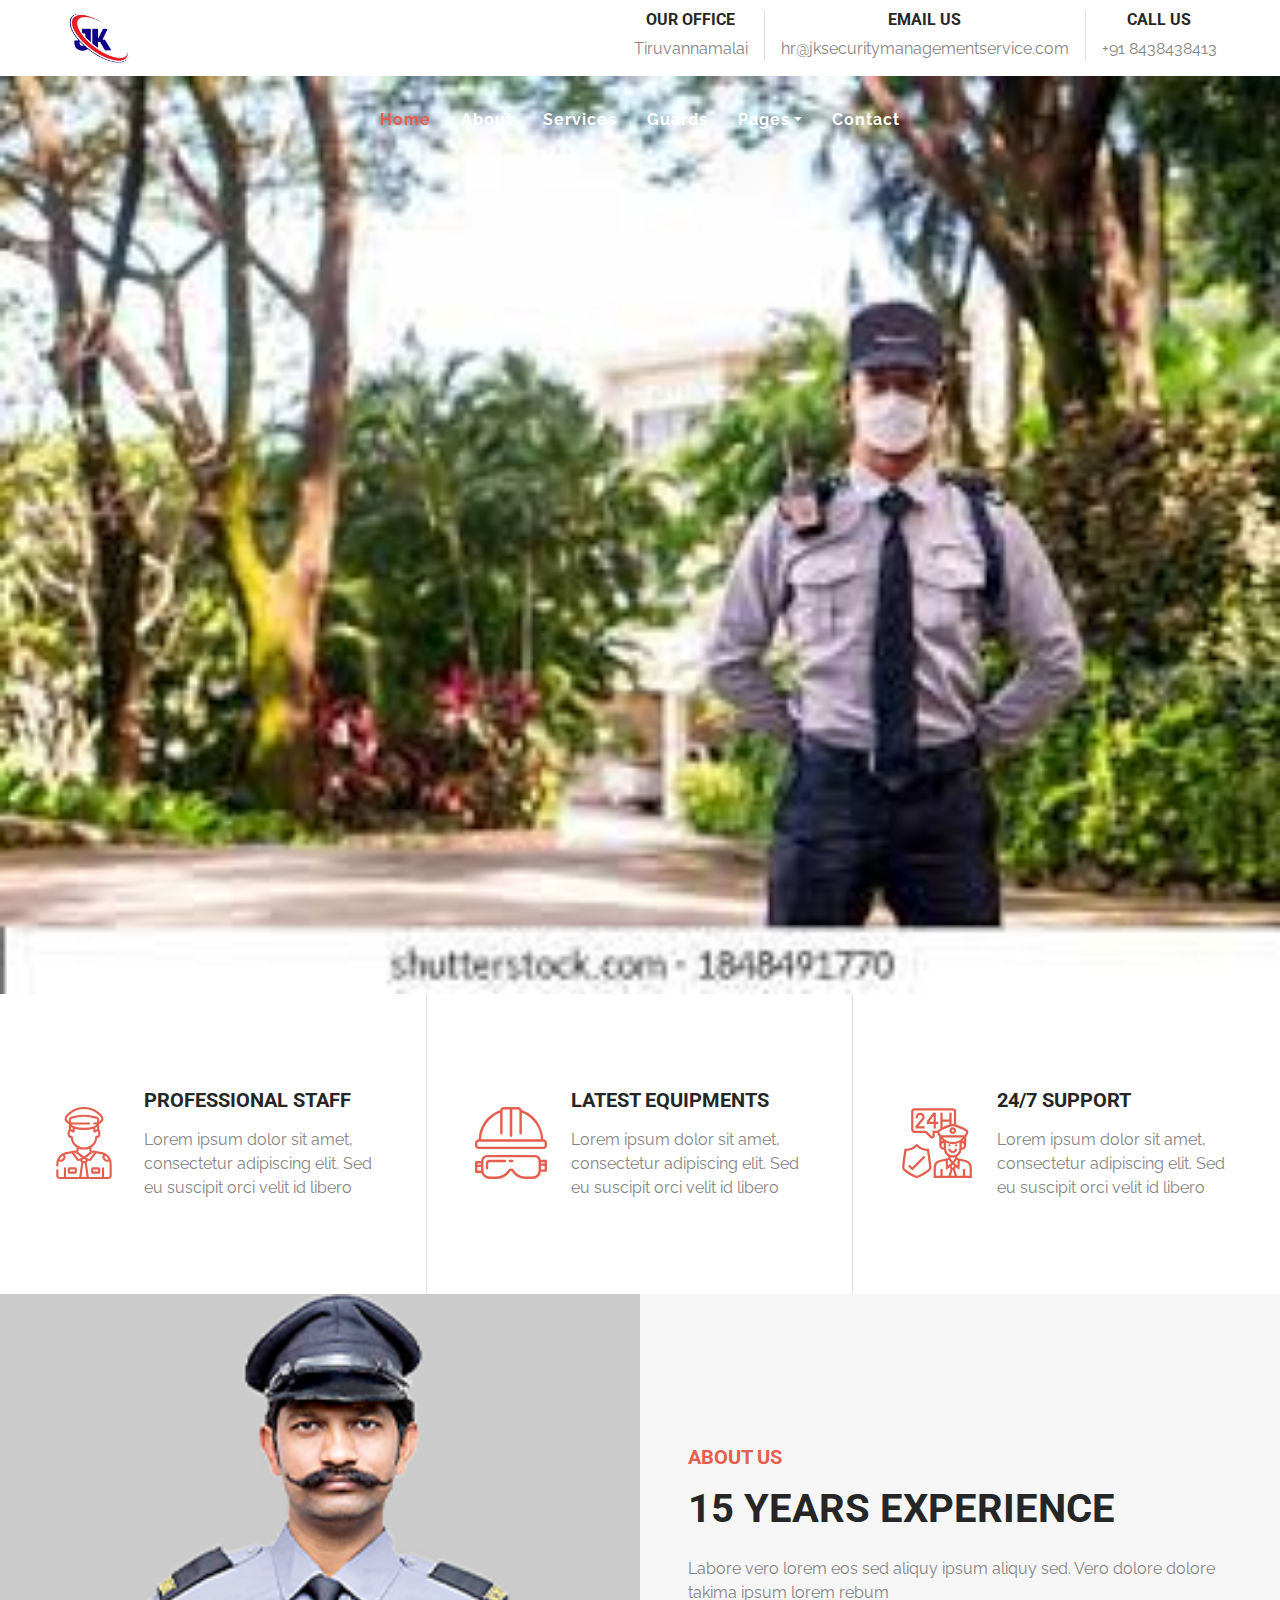
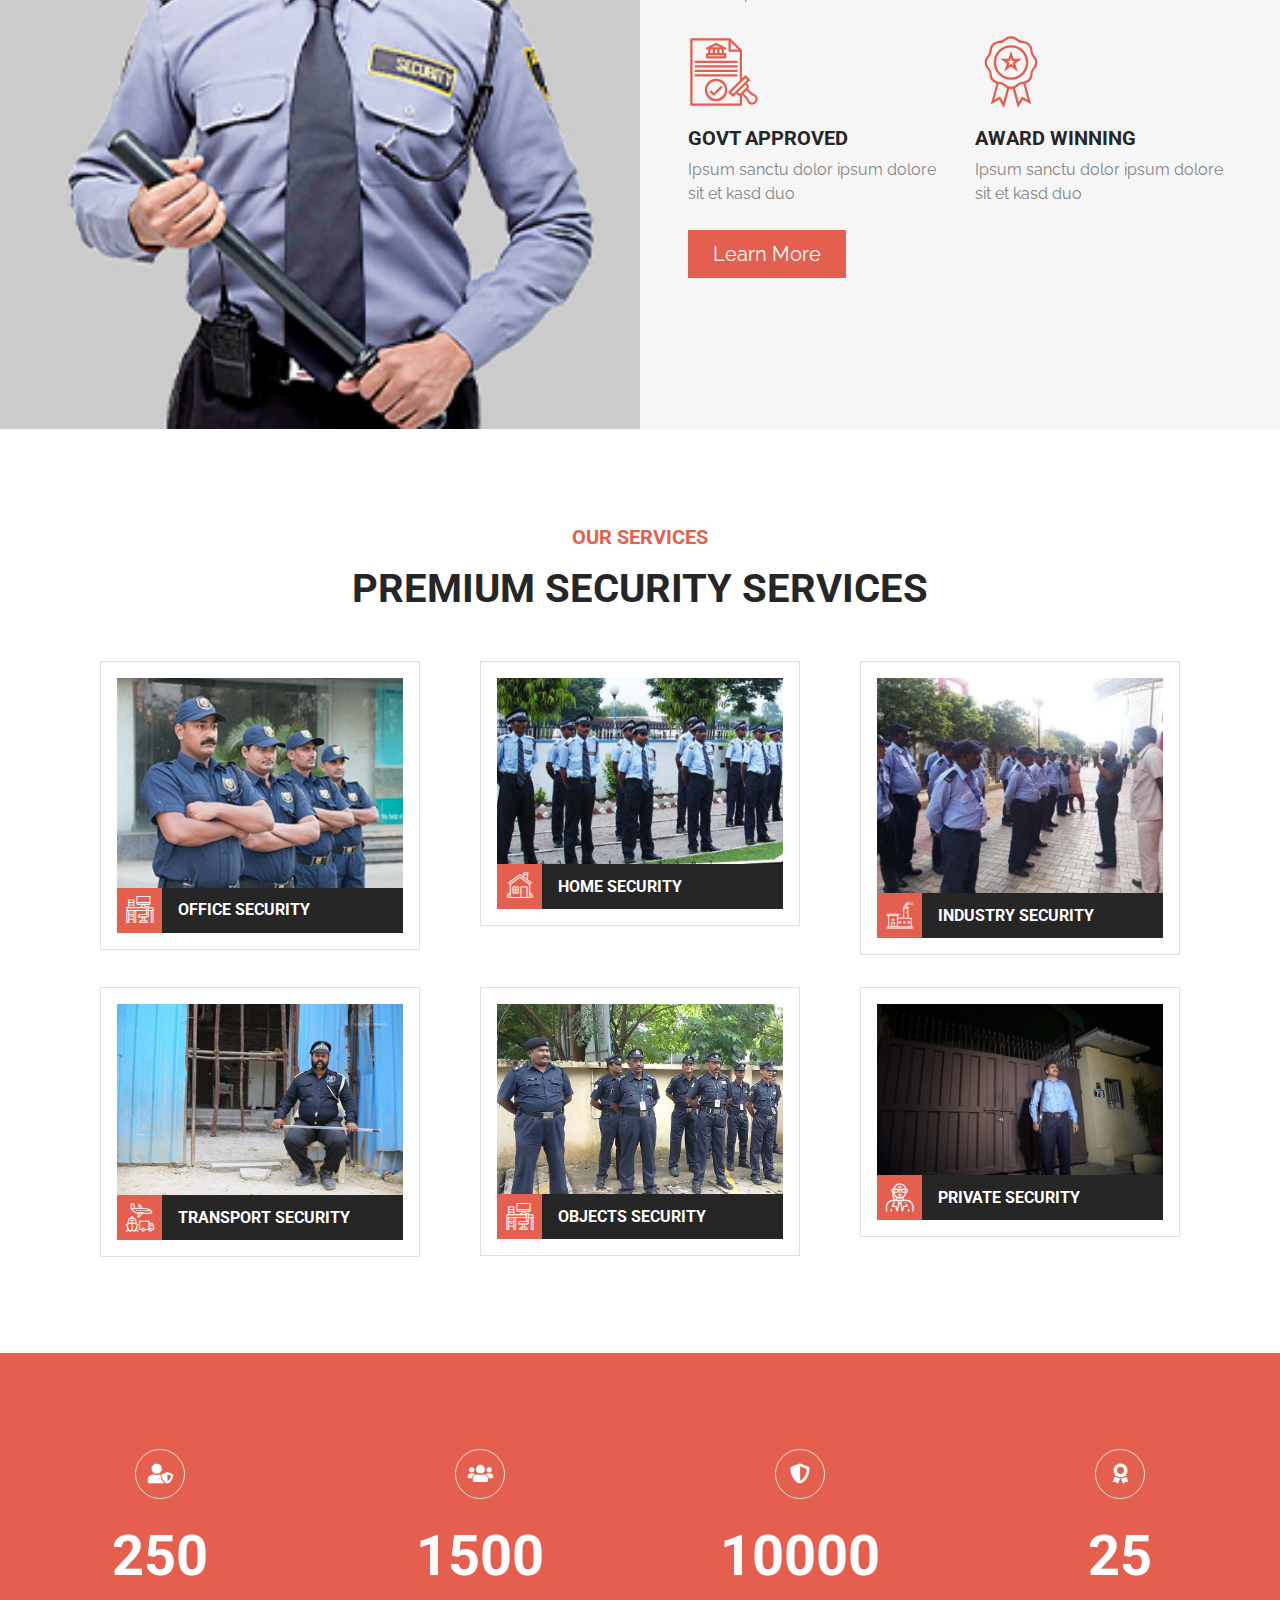
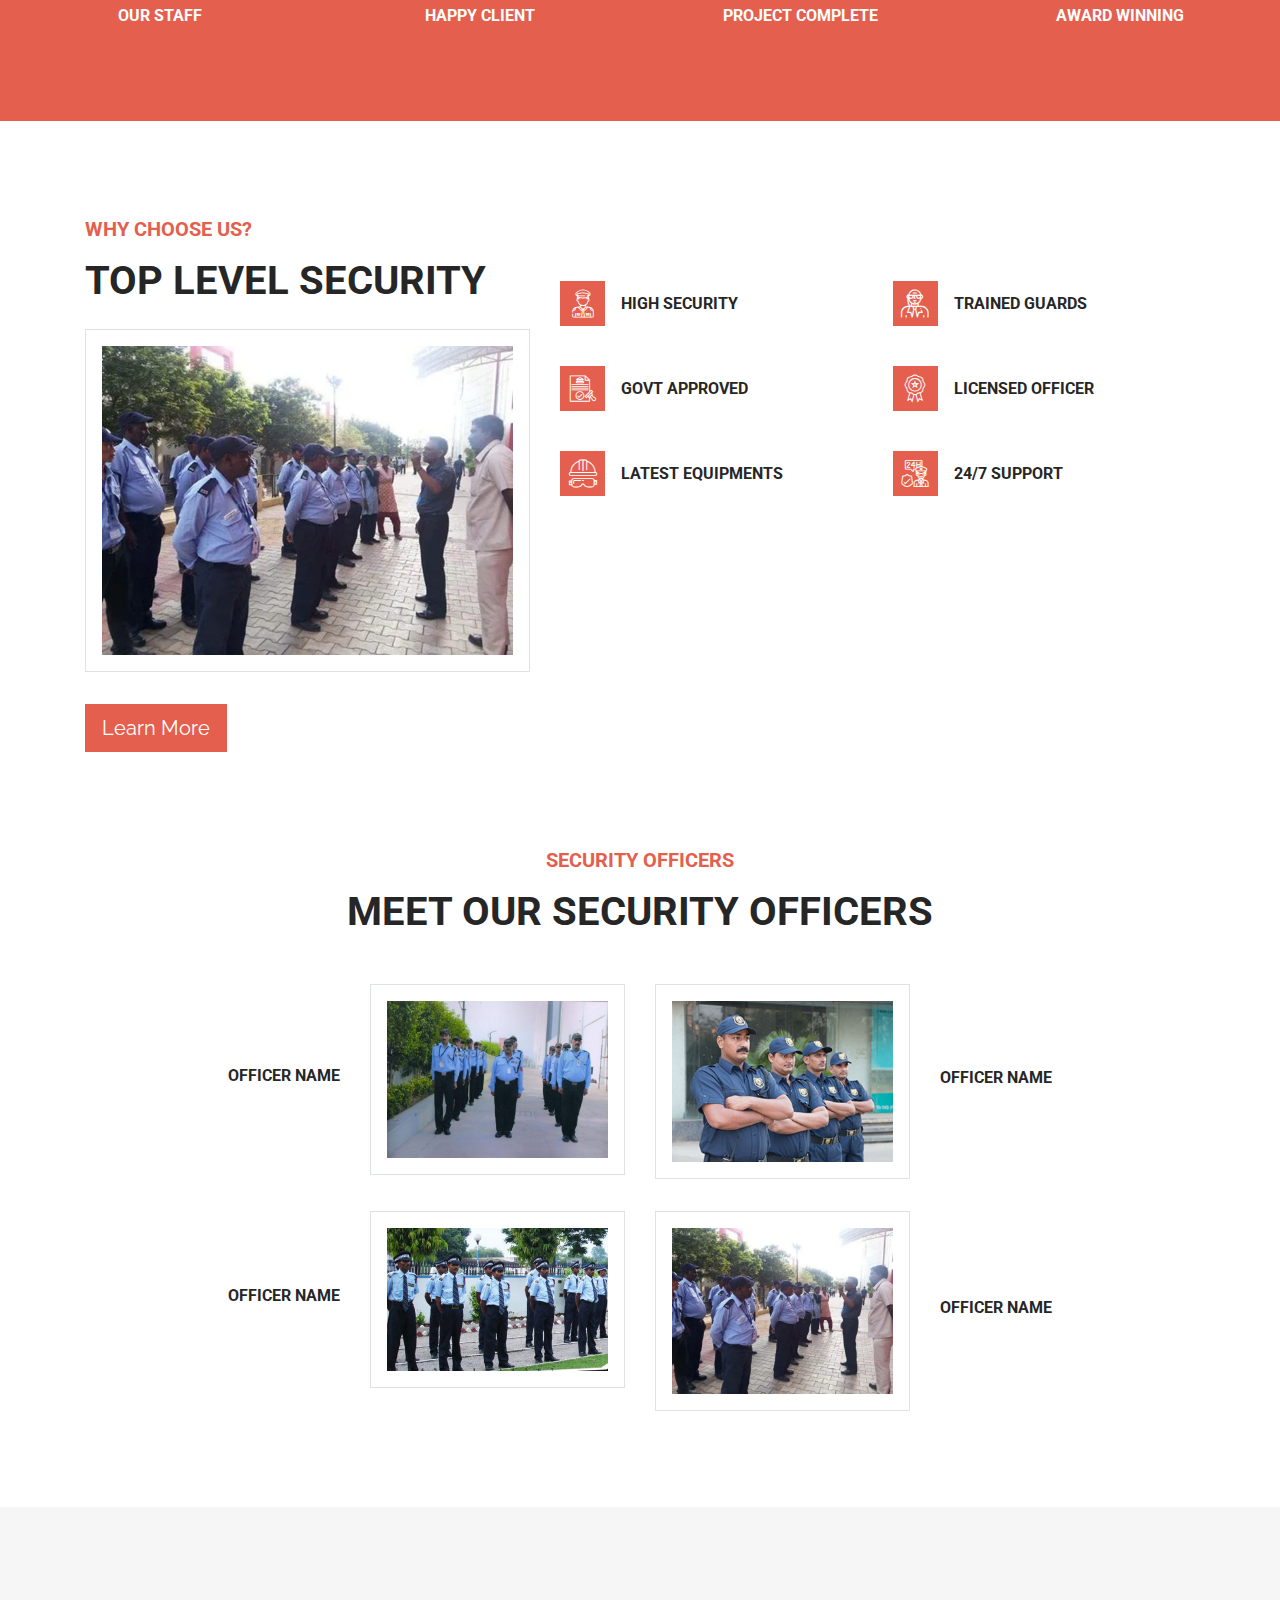
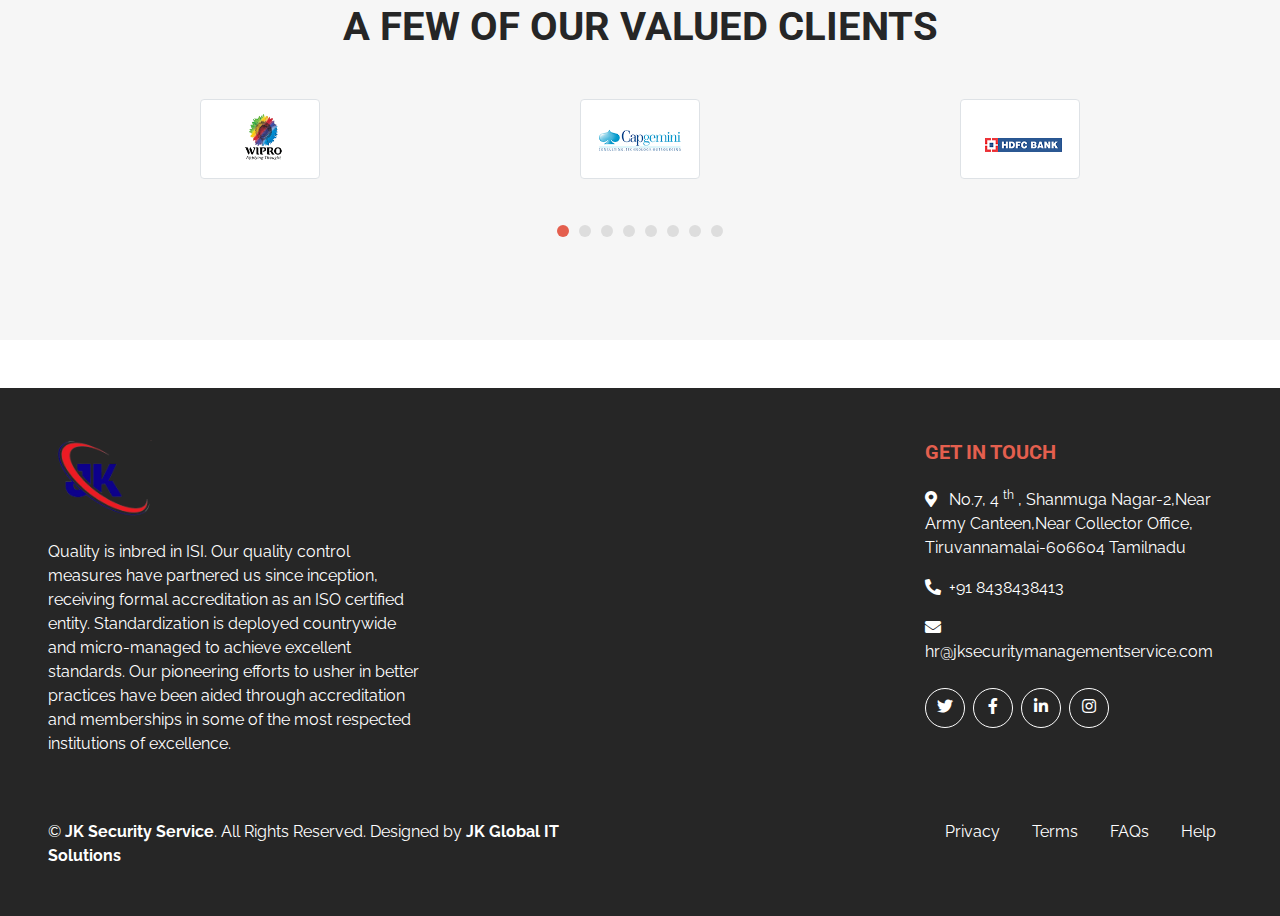
==== commit e96597e5: "some changes" ====
--- a/index.html
+++ b/index.html
@@ -27,34 +27,6 @@
 <body class="bg-white">
     <!-- Topbar Start -->
     <div class="container-fluid">
-        <div class="row bg-secondary py-2 px-lg-5">
-            <div class="col-lg-6 text-center text-lg-left">
-                <div class="d-inline-flex align-items-center">
-                    <p class="mr-2 mb-2 mb-lg-0 text-white">Opening Hours:</p>
-                    <span class="mb-2 mb-lg-0 text-white">8.00AM - 9.00PM</span>
-                </div>
-            </div>
-            <div class="col-lg-6 text-center text-lg-right">
-                <div class="d-inline-flex align-items-center">
-                    <p class="m-0 mr-1 text-white">Follow Us:</p>
-                    <a class="text-white px-2" href="">
-                        <i class="fab fa-facebook-f"></i>
-                    </a>
-                    <a class="text-white px-2" href="">
-                        <i class="fab fa-twitter"></i>
-                    </a>
-                    <a class="text-white px-2" href="">
-                        <i class="fab fa-linkedin-in"></i>
-                    </a>
-                    <a class="text-white px-2" href="">
-                        <i class="fab fa-instagram"></i>
-                    </a>
-                    <a class="text-white px-2" href="">
-                        <i class="fab fa-youtube"></i>
-                    </a>
-                </div>
-            </div>
-        </div>
         <div class="row py-2 px-lg-5">
             <div class="col-lg-4">
                 <a href="" class="navbar-brand d-none d-lg-block">
@@ -113,40 +85,9 @@
 
     <!-- Carousel Start -->
     <div class="container-fluid p-0">
-        <div id="blog-carousel" class="carousel slide" data-ride="carousel">
-            <div class="carousel-inner">
-                <div class="carousel-item active">
-                    <img class="w-100" src="img/carousel-1.jpg" alt="Image">
-                    <div class="carousel-caption d-flex flex-column align-items-center justify-content-center">
-                        <h4 class="text-primary m-0">Your Safety, Our Efforts</h4>
-                        <h4 class="display-4 m-0 mt-2 mt-md-3 text-white">Best Security Service</h4>
-                        <a href="" class="btn btn-lg btn-primary mt-3 mt-md-4 px-4">Learn More</a>
-                    </div>
-                </div>
-                <div class="carousel-item">
-                    <img class="w-100" src="img/carousel-2.jpg" alt="Image">
-                    <div class="carousel-caption d-flex flex-column align-items-center justify-content-center">
-                        <h4 class="text-primary m-0">Your Safety, Our Efforts</h4>
-                        <h4 class="display-4 m-0 mt-2 mt-md-3 text-white">Highly Trained Guards</h4>
-                        <a href="" class="btn btn-lg btn-primary mt-3 mt-md-4 px-4">Learn More</a>
-                    </div>
-                </div>
-            </div>
-            <a class="carousel-control-prev" href="#blog-carousel" data-slide="prev">
-                <div class="btn btn-primary rounded-circle" style="width: 45px; height: 45px;">
-                    <span class="carousel-control-prev-icon mb-n2"></span>
-                </div>
-            </a>
-            <a class="carousel-control-next" href="#blog-carousel" data-slide="next">
-                <div class="btn btn-primary rounded-circle" style="width: 45px; height: 45px;">
-                    <span class="carousel-control-next-icon mb-n2"></span>
-                </div>
-            </a>
-        </div>
+        <img  class="img-fluid w-100" src="images/hero section images/images (1).jpeg" alt="">
     </div>
     <!-- Carousel End -->
-
-
     <!-- Features Start -->
     <div class="container-fluid py-5 py-lg-0 feature">
         <div class="row py-5 py-lg-0">
@@ -189,7 +130,7 @@
     <div class="container-fluid mb-5" style="background: #f6f6f6;">
         <div class="row align-items-center">
             <div class="col-lg-6 px-0">
-                <img width="100%" class="img-fluid" src="img/about.jpg" alt="Image">
+                <img width="100%" height="30vh" class="img-fluid" src="images/hero section images/s-4.png" alt="Image">
             </div>
             <div class="col-lg-6 py-5 py-lg-0 px-3 px-lg-5">
                 <h5 class="text-primary mb-3">About Us</h5>
@@ -220,76 +161,58 @@
             <h5 class="text-primary mb-3">Our Services</h5>
             <h1 class="m-0">Premium Security Services</h1>
         </div>
-        <div class="row pb-3">
+        <div class="card-deck row pb-3">
             <div class="col-md-6 col-lg-4 mb-4">
                 <div class="card mb-2 p-3">
-                    <img class="card-img-top" src="img/service-1.jpg" alt="">
+                    <img class="card-img-top" src="images/3.png" alt="">
                     <div class="card-body bg-secondary d-flex align-items-center p-0">
                         <h3 class="flaticon-desk font-weight-normal d-flex flex-shrink-0 align-items-center justify-content-center bg-primary text-white m-0 mr-3" style="width: 45px; height: 45px;"></h3>
                         <h6 class="card-title text-white text-truncate m-0">Office Security</h6>
                     </div>
-                    <div class="card-footer">
-                        Diam amet eos at no eos sit lorem, amet rebum ipsum clita stet, diam sea est magna diam eos, rebum sit vero stet ipsum justo et.
-                    </div>
                 </div>
             </div>
             <div class="col-md-6 col-lg-4 mb-4">
                 <div class="card mb-2 p-3">
-                    <img class="card-img-top" src="img/service-2.jpg" alt="">
+                    <img class="card-img-top" src="images/6.png" alt="">
                     <div class="card-body bg-secondary d-flex align-items-center p-0">
                         <h3 class="flaticon-home font-weight-normal d-flex flex-shrink-0 align-items-center justify-content-center bg-primary text-white m-0 mr-3" style="width: 45px; height: 45px;"></h3>
                         <h6 class="card-title text-white text-truncate m-0">Home Security</h6>
                     </div>
-                    <div class="card-footer">
-                        Diam amet eos at no eos sit lorem, amet rebum ipsum clita stet, diam sea est magna diam eos, rebum sit vero stet ipsum justo et.
-                    </div>
                 </div>
             </div>
             <div class="col-md-6 col-lg-4 mb-4">
                 <div class="card mb-2 p-3">
-                    <img class="card-img-top" src="img/service-3.jpg" alt="">
+                    <img class="card-img-top" src="images/7.png" alt="">
                     <div class="card-body bg-secondary d-flex align-items-center p-0">
                         <h3 class="flaticon-factory font-weight-normal d-flex flex-shrink-0 align-items-center justify-content-center bg-primary text-white m-0 mr-3" style="width: 45px; height: 45px;"></h3>
                         <h6 class="card-title text-white text-truncate m-0">Industry Security</h6>
                     </div>
-                    <div class="card-footer">
-                        Diam amet eos at no eos sit lorem, amet rebum ipsum clita stet, diam sea est magna diam eos, rebum sit vero stet ipsum justo et.
-                    </div>
                 </div>
             </div>
             <div class="col-md-6 col-lg-4 mb-4">
                 <div class="card mb-2 p-3">
-                    <img class="card-img-top" src="img/service-4.jpg" alt="">
+                    <img class="card-img-top" src="images/10.png" alt="">
                     <div class="card-body bg-secondary d-flex align-items-center p-0">
                         <h3 class="flaticon-transportation font-weight-normal d-flex flex-shrink-0 align-items-center justify-content-center bg-primary text-white m-0 mr-3" style="width: 45px; height: 45px;"></h3>
                         <h6 class="card-title text-white text-truncate m-0">Transport Security</h6>
                     </div>
-                    <div class="card-footer">
-                        Diam amet eos at no eos sit lorem, amet rebum ipsum clita stet, diam sea est magna diam eos, rebum sit vero stet ipsum justo et.
-                    </div>
                 </div>
             </div>
             <div class="col-md-6 col-lg-4 mb-4">
                 <div class="card mb-2 p-3">
-                    <img class="card-img-top" src="img/service-5.jpg" alt="">
+                    <img class="card-img-top" src="images/Untitled-1_0003_DSC_0235.jpg" alt="">
                     <div class="card-body bg-secondary d-flex align-items-center p-0">
                         <h3 class="flaticon-desk font-weight-normal d-flex flex-shrink-0 align-items-center justify-content-center bg-primary text-white m-0 mr-3" style="width: 45px; height: 45px;"></h3>
                         <h6 class="card-title text-white text-truncate m-0">Objects Security</h6>
                     </div>
-                    <div class="card-footer">
-                        Diam amet eos at no eos sit lorem, amet rebum ipsum clita stet, diam sea est magna diam eos, rebum sit vero stet ipsum justo et.
-                    </div>
                 </div>
             </div>
             <div class="col-md-6 col-lg-4 mb-4">
                 <div class="card mb-2 p-3">
-                    <img class="card-img-top" src="img/service-6.jpg" alt="">
+                    <img class="card-img-top" src="images/11.png" alt="">
                     <div class="card-body bg-secondary d-flex align-items-center p-0">
                         <h3 class="flaticon-bodyguard font-weight-normal d-flex flex-shrink-0 align-items-center justify-content-center bg-primary text-white m-0 mr-3" style="width: 45px; height: 45px;"></h3>
                         <h6 class="card-title text-white text-truncate m-0">Private Security</h6>
-                    </div>
-                    <div class="card-footer">
-                        Diam amet eos at no eos sit lorem, amet rebum ipsum clita stet, diam sea est magna diam eos, rebum sit vero stet ipsum justo et.
                     </div>
                 </div>
             </div>
@@ -332,7 +255,7 @@
             <div class="col-lg-5 mb-5">
                 <h5 class="text-primary mb-3">Why Choose Us?</h5>
                 <h1 class="mb-4">Top Level Security</h1>
-                <img class="img-thumbnail mb-4 p-3" src="img/feature.jpg" alt="Image">
+                <img class="img-thumbnail mb-4 p-3" src="images/7.png" alt="Image">
 
                 <a href="" class="btn btn-lg btn-primary mt-2">Learn More</a>
             </div>
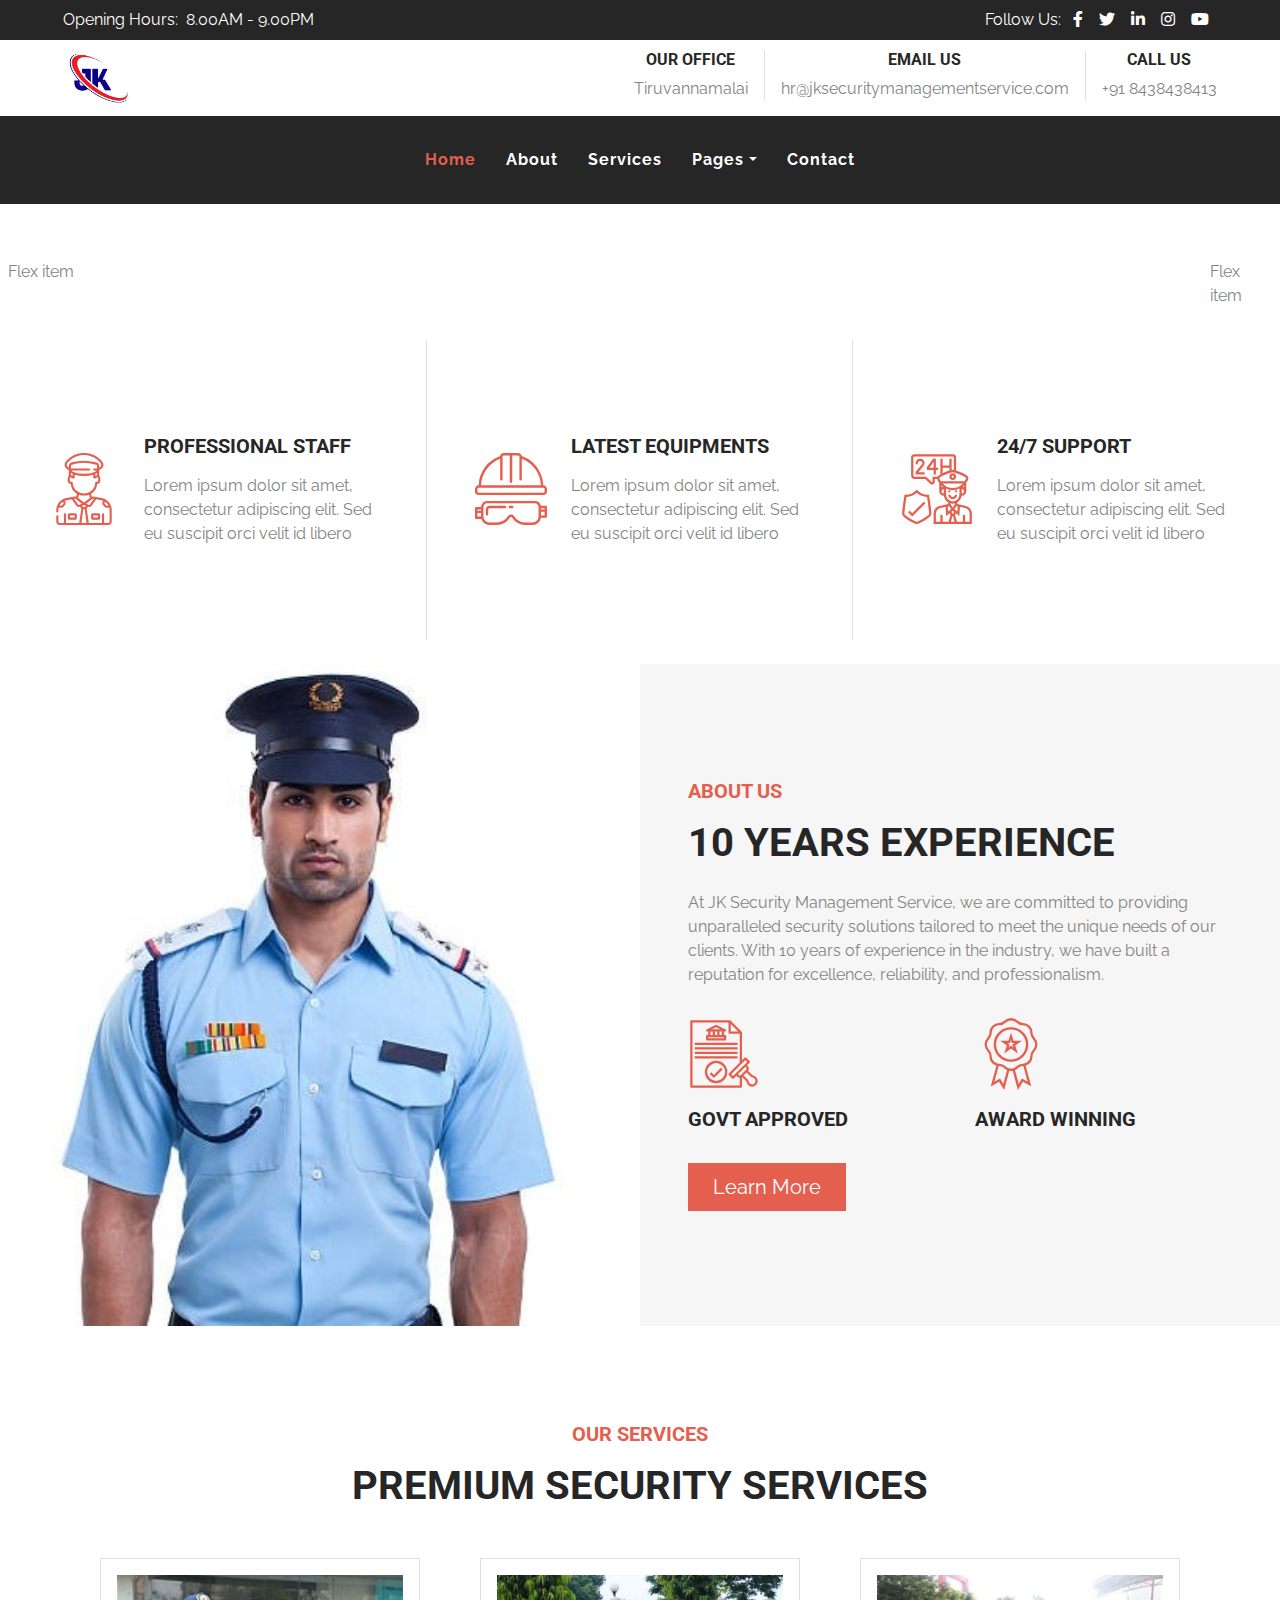
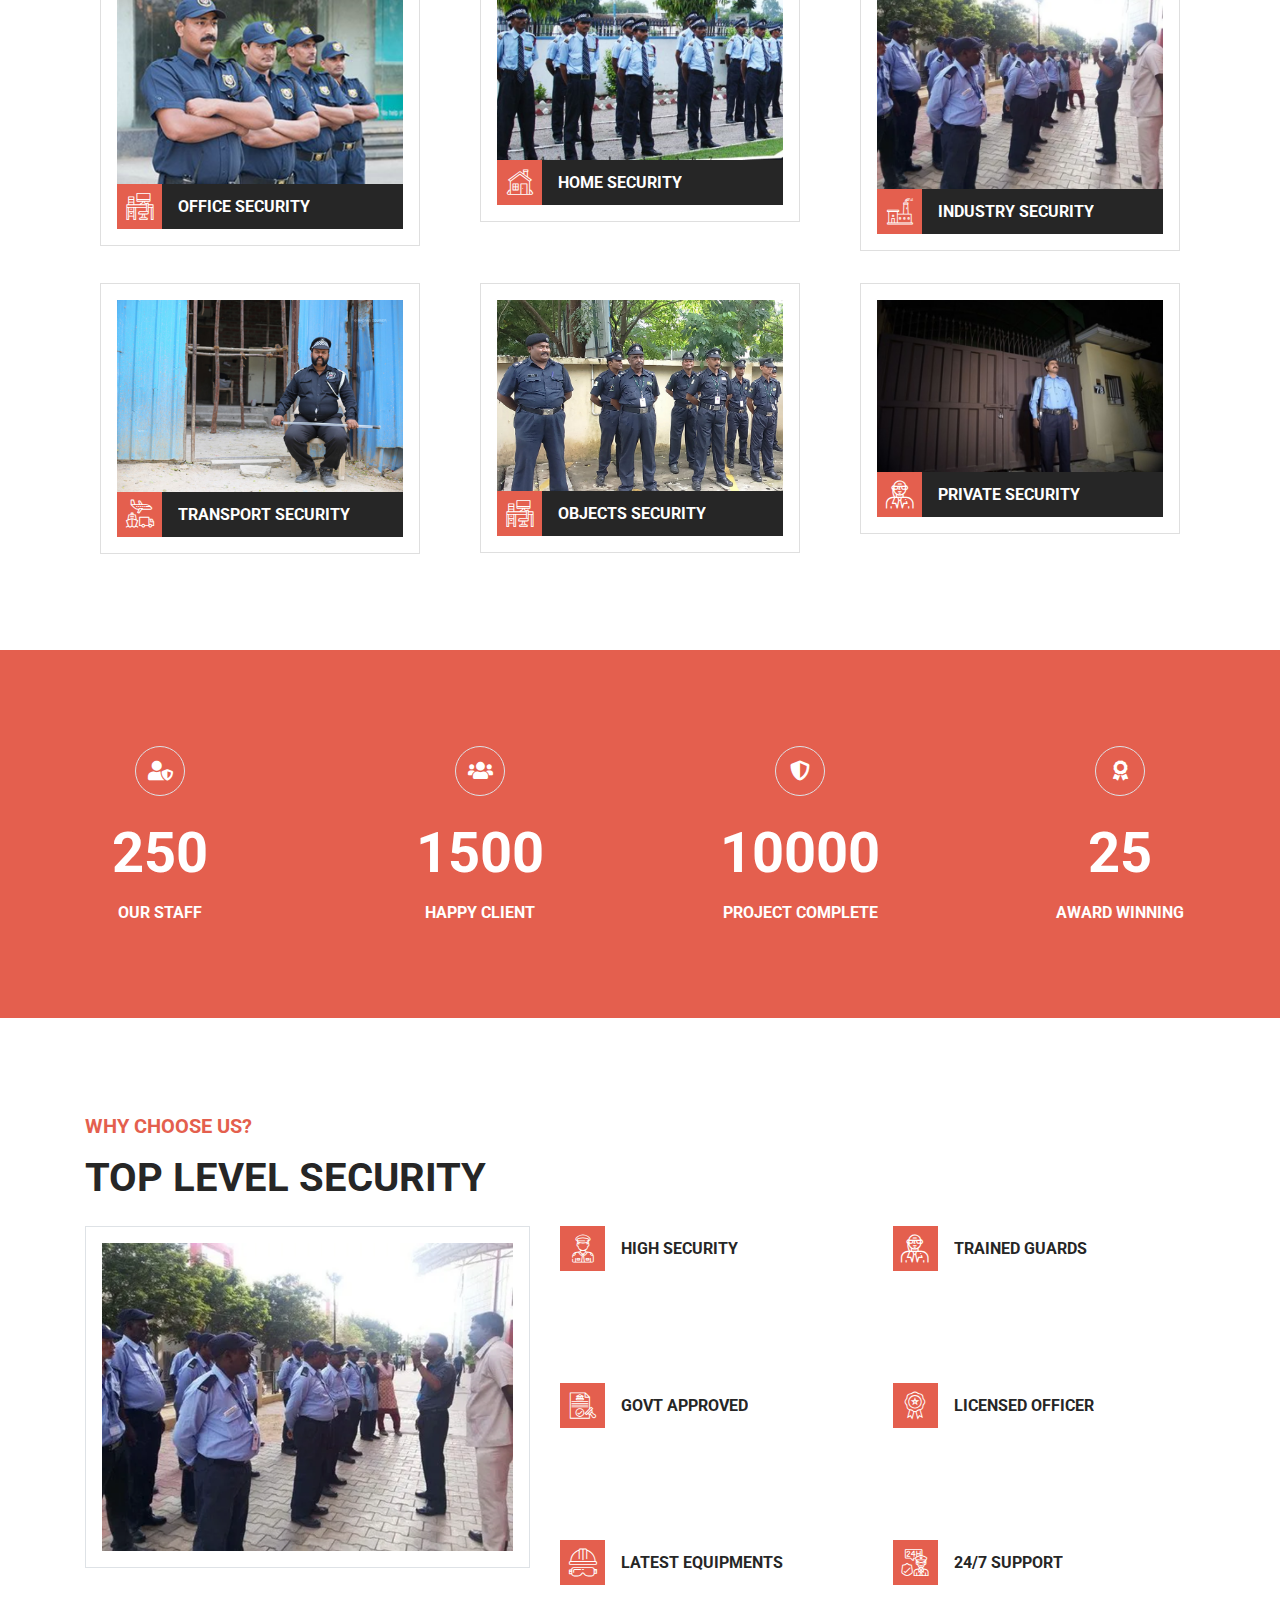
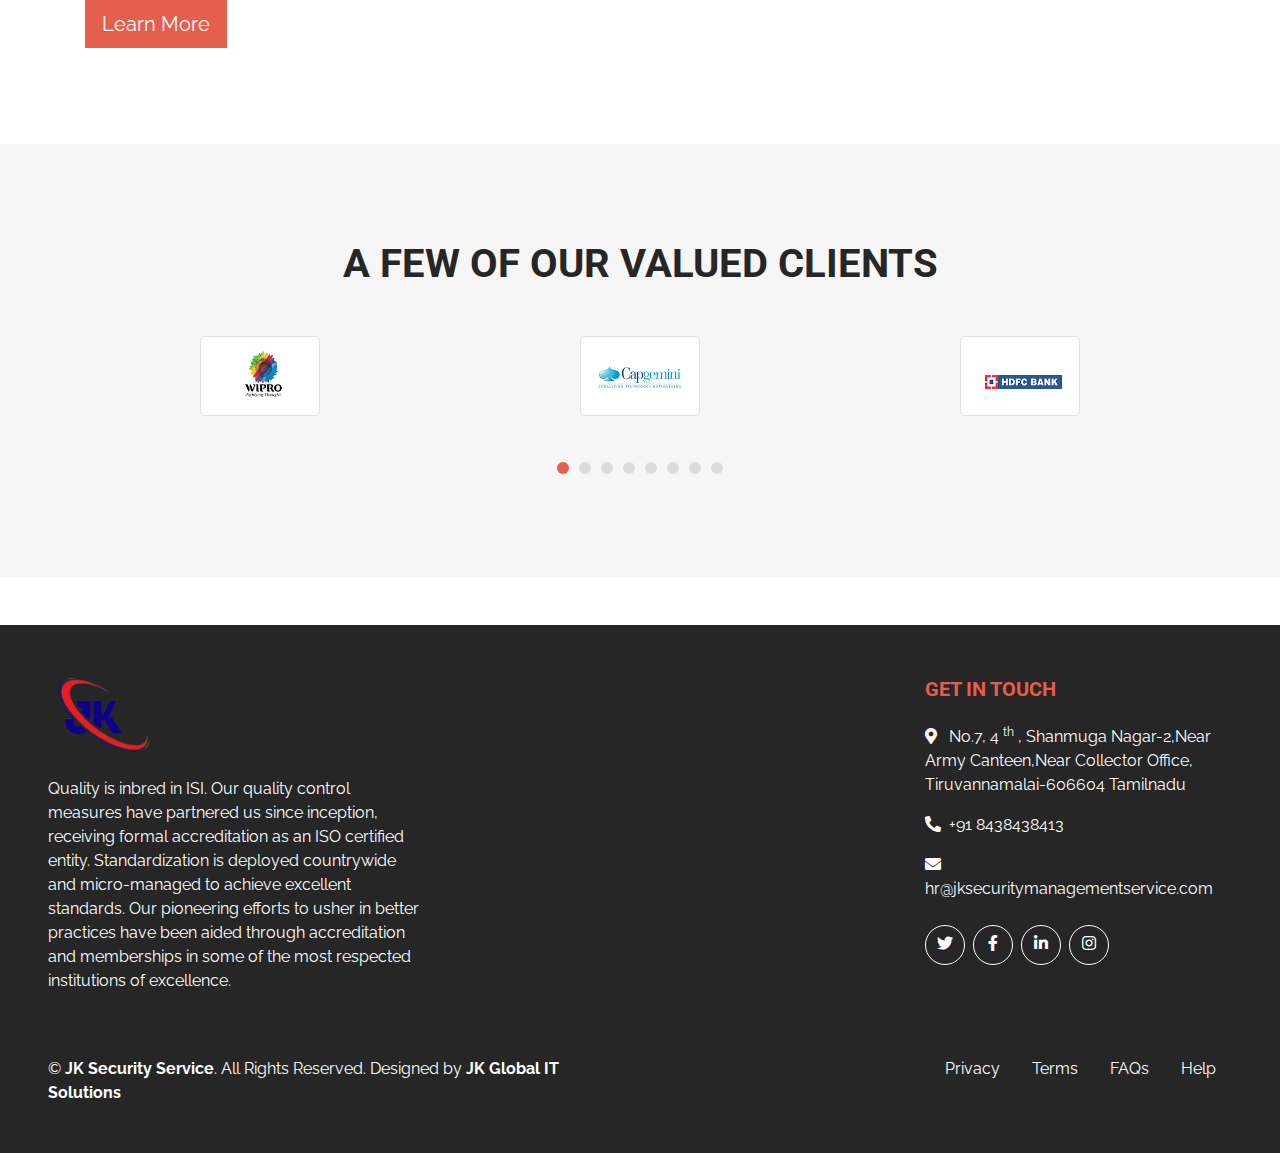
==== commit 0aa7a66e: "big changers today" ====
--- a/index.html
+++ b/index.html
@@ -25,8 +25,37 @@
 </head>
 
 <body class="bg-white">
-    <!-- Topbar Start -->
+    <header>
+            <!-- Topbar Start -->
     <div class="container-fluid">
+        <div class="row bg-secondary py-2 px-lg-5">
+            <div class="col-lg-6 text-center text-lg-left">
+                <div class="d-inline-flex align-items-center">
+                    <p class="mr-2 mb-2 mb-lg-0 text-white">Opening Hours:</p>
+                    <span class="mb-2 mb-lg-0 text-white">8.00AM - 9.00PM</span>
+                </div>
+            </div>
+            <div class="col-lg-6 text-center text-lg-right">
+                <div class="d-inline-flex align-items-center">
+                    <p class="m-0 mr-1 text-white">Follow Us:</p>
+                    <a class="text-white px-2" href="">
+                        <i class="fab fa-facebook-f"></i>
+                    </a>
+                    <a class="text-white px-2" href="">
+                        <i class="fab fa-twitter"></i>
+                    </a>
+                    <a class="text-white px-2" href="">
+                        <i class="fab fa-linkedin-in"></i>
+                    </a>
+                    <a class="text-white px-2" href="">
+                        <i class="fab fa-instagram"></i>
+                    </a>
+                    <a class="text-white px-2" href="">
+                        <i class="fab fa-youtube"></i>
+                    </a>
+                </div>
+            </div>
+        </div>
         <div class="row py-2 px-lg-5">
             <div class="col-lg-4">
                 <a href="" class="navbar-brand d-none d-lg-block">
@@ -55,10 +84,10 @@
 
 
     <!-- Navbar Start -->
-    <div class="container-fluid p-0 nav-bar">
-        <nav class="navbar navbar-expand-lg bg-none navbar-dark py-0">
+    <div class="container-fluid p-0 mb-5">
+        <nav class="navbar navbar-expand-lg bg-secondary navbar-dark py-0">
             <a href="" class="navbar-brand d-block d-lg-none">
-                <img src="images/second image.png" alt="image">
+                <h1 class="m-0 display-5 text-capitalize font-italic text-white"><span class="text-primary">Safety</span>First</h1>
             </a>
             <button type="button" class="navbar-toggler" data-toggle="collapse" data-target="#navbarCollapse">
                 <span class="navbar-toggler-icon"></span>
@@ -67,8 +96,7 @@
                 <div class="navbar-nav m-auto py-4">
                     <a href="index.html" class="nav-item nav-link active">Home</a>
                     <a href="about.html" class="nav-item nav-link">About</a>
-                    <a href="service.html" class="nav-item nav-link">Services</a>
-                    <a href="guard.html" class="nav-item nav-link">Guards</a>
+                    <a href="service.html" class="nav-item nav-link ">Services</a>
                     <div class="nav-item dropdown">
                         <a href="#" class="nav-link dropdown-toggle" data-toggle="dropdown">Pages</a>
                         <div class="dropdown-menu text-capitalize">
@@ -82,14 +110,18 @@
         </nav>
     </div>
     <!-- Navbar End -->
-
-    <!-- Carousel Start -->
-    <div class="container-fluid p-0">
-        <img  class="img-fluid w-100" src="images/hero section images/images (1).jpeg" alt="">
-    </div>
-    <!-- Carousel End -->
+    </header>
+
+
     <!-- Features Start -->
-    <div class="container-fluid py-5 py-lg-0 feature">
+    <section>
+        <div class="d-flex">
+            <div class="p-2 w-100">Flex item</div>
+            <div class="p-2 flex-shrink-1">Flex item</div>
+          </div>
+    </section>
+
+    <div class="container-fluid py-5 py-lg-0 feature my-4">
         <div class="row py-5 py-lg-0">
             <div class="col-lg-4 p-0">
                 <div class="feature-item d-flex align-items-center border-right px-5 mb-4 mb-lg-0">
@@ -130,25 +162,23 @@
     <div class="container-fluid mb-5" style="background: #f6f6f6;">
         <div class="row align-items-center">
             <div class="col-lg-6 px-0">
-                <img width="100%" height="30vh" class="img-fluid" src="images/hero section images/s-4.png" alt="Image">
+                <img width="100%" height="25vh" class="img-fluid" src="img/about us.jpg" alt="Image">
             </div>
             <div class="col-lg-6 py-5 py-lg-0 px-3 px-lg-5">
                 <h5 class="text-primary mb-3">About Us</h5>
-                <h1 class="mb-4">15 Years Experience</h1>
-                <p>Labore vero lorem eos sed aliquy ipsum aliquy sed. Vero dolore dolore takima ipsum lorem rebum</p>
+                <h1 class="mb-4">10 Years Experience</h1>
+                <p>At JK Security Management Service, we are committed to providing unparalleled security solutions tailored to meet the unique needs of our clients. With 10 years of experience in the industry, we have built a reputation for excellence, reliability, and professionalism.</p>
                 <div class="row py-2">
                     <div class="col-sm-6">
                         <i class="flaticon-approved display-3 text-primary"></i>
                         <h5 class="mt-2">Govt Approved</h5>
-                        <p>Ipsum sanctu dolor ipsum dolore sit et kasd duo</p>
                     </div>
                     <div class="col-sm-6">
                         <i class="flaticon-medal display-3 text-primary"></i>
                         <h5 class="mt-2">Award Winning</h5>
-                        <p>Ipsum sanctu dolor ipsum dolore sit et kasd duo</p>
-                    </div>
-                </div>
-                <a href="" class="btn btn-lg px-4 btn-primary">Learn More</a>
+                    </div>
+                </div>
+                <a href="" class="btn btn-lg px-4 btn-primary mt-3">Learn More</a>
             </div>
         </div>
     </div>
@@ -261,7 +291,7 @@
             </div>
             <div class="col-lg-7 mt-5 pt-3 ps-3">
                 <div class="row">
-                    <div class="col-md-6 mb-4">
+                    <div class="col-md-6 my-5">
                         <div class="d-flex flex-column">
                             <div class="d-flex align-items-center mb-3">
                                 <h3 class="flaticon-policeman font-weight-normal d-flex flex-shrink-0 align-items-center justify-content-center bg-primary text-white m-0 mr-3" style="width: 45px; height: 45px;"></h3>
@@ -269,7 +299,7 @@
                             </div>
                         </div>
                     </div>
-                    <div class="col-md-6 mb-4">
+                    <div class="col-md-6 my-5">
                         <div class="d-flex flex-column">
                             <div class="d-flex align-items-center mb-3">
                                 <h3 class="flaticon-bodyguard font-weight-normal d-flex flex-shrink-0 align-items-center justify-content-center bg-primary text-white m-0 mr-3" style="width: 45px; height: 45px;"></h3>
@@ -277,7 +307,7 @@
                             </div>
                         </div>
                     </div>
-                    <div class="col-md-6 mb-4">
+                    <div class="col-md-6 my-5">
                         <div class="d-flex flex-column">
                             <div class="d-flex align-items-center mb-3">
                                 <h3 class="flaticon-approved font-weight-normal d-flex flex-shrink-0 align-items-center justify-content-center bg-primary text-white m-0 mr-3" style="width: 45px; height: 45px;"></h3>
@@ -285,7 +315,7 @@
                             </div>
                         </div>
                     </div>
-                    <div class="col-md-6 mb-4">
+                    <div class="col-md-6 my-5">
                         <div class="d-flex flex-column">
                             <div class="d-flex align-items-center mb-3">
                                 <h3 class="flaticon-medal font-weight-normal d-flex flex-shrink-0 align-items-center justify-content-center bg-primary text-white m-0 mr-3" style="width: 45px; height: 45px;"></h3>
@@ -293,7 +323,7 @@
                             </div>
                         </div>
                     </div>
-                    <div class="col-md-6 mb-4">
+                    <div class="col-md-6 my-5">
                         <div class="d-flex flex-column">
                             <div class="d-flex align-items-center mb-3">
                                 <h3 class="flaticon-helmet font-weight-normal d-flex flex-shrink-0 align-items-center justify-content-center bg-primary text-white m-0 mr-3" style="width: 45px; height: 45px;"></h3>
@@ -301,7 +331,7 @@
                             </div>
                         </div>
                     </div>
-                    <div class="col-md-6 mb-4">
+                    <div class="col-md-6 my-5">
                         <div class="d-flex flex-column">
                             <div class="d-flex align-items-center mb-3">
                                 <h3 class="flaticon-surveillance font-weight-normal d-flex flex-shrink-0 align-items-center justify-content-center bg-primary text-white m-0 mr-3" style="width: 45px; height: 45px;"></h3>
@@ -315,56 +345,6 @@
     </div>
     <!-- Features End -->
 
-    <!-- Team Start -->
-    <div class="container pt-5 pb-3">
-        <div class="d-flex flex-column text-center mb-5">
-            <h5 class="text-primary mb-3">Security Officers</h5>
-            <h1 class="m-0">Meet Our Security Officers</h1>
-        </div>
-        <div class="row">
-            <div class="col-lg-6 mb-4">
-                <div class="row mb-2 align-items-center">
-                    <div class="col-6 text-right">
-                        <h6>Officer Name</h6>
-                    </div>
-                    <div class="col-6">
-                        <img class="img-thumbnail p-3" src="images/1.png" alt="Image">
-                    </div>
-                </div>
-            </div>
-            <div class="col-lg-6 mb-4">
-                <div class="row mb-2 align-items-center">
-                    <div class="col-6">
-                        <img class="img-thumbnail p-3" src="images/3.png" alt="Image">
-                    </div>
-                    <div class="col-6 text-left">
-                        <h6>Officer Name</h6>
-                    </div>
-                </div>
-            </div>
-            <div class="col-lg-6 mb-4">
-                <div class="row mb-2 align-items-center">
-                    <div class="col-6 text-right">
-                        <h6>Officer Name</h6>
-                    </div>
-                    <div class="col-6">
-                        <img class="img-thumbnail p-3" src="images/6.png" alt="Image">
-                    </div>
-                </div>
-            </div>
-            <div class="col-lg-6 mb-4">
-                <div class="row mb-2 align-items-center">
-                    <div class="col-6">
-                        <img class="img-thumbnail p-3" src="images/7.png" alt="Image">
-                    </div>
-                    <div class="col-6 text-left">
-                        <h6>Officer Name</h6>
-                    </div>
-                </div>
-            </div>
-        </div>
-    </div>
-    <!-- Team End -->
 
 
     <!-- Testimonial Start -->
@@ -428,7 +408,8 @@
     
     <!-- Testimonial End -->
 
-    <!-- Footer Start -->
+    <footer>
+        <!-- Footer Start -->
     <div class="container-fluid bg-secondary text-white mt-5 py-5 px-sm-3 px-md-5">
         <div class="row pt-1">
             <div class="col-lg-4 col-md-12 mb-5">
@@ -490,6 +471,7 @@
 
     <!-- Back to Top -->
     <a href="#" class="btn btn-secondary border back-to-top"><i class="fa fa-angle-double-up"></i></a>
+    </footer>
 
 
     <!-- JavaScript Libraries -->
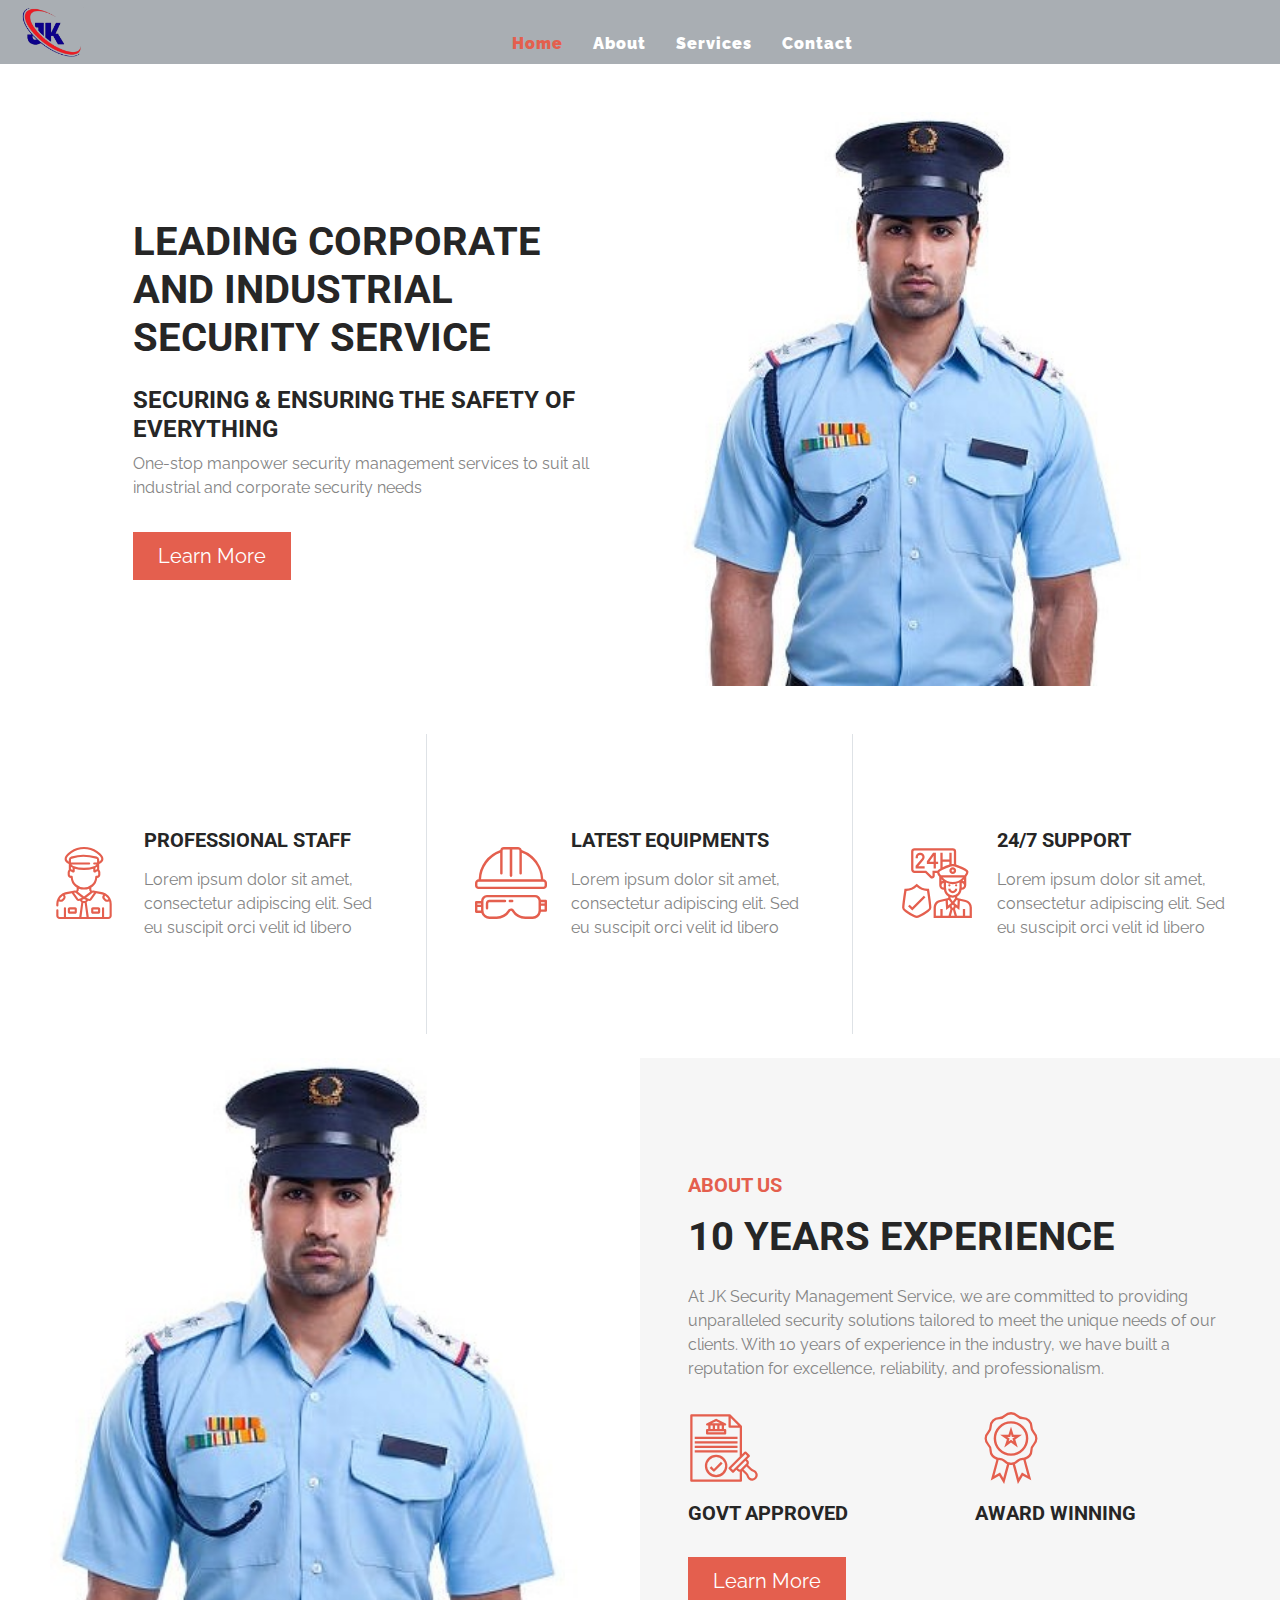
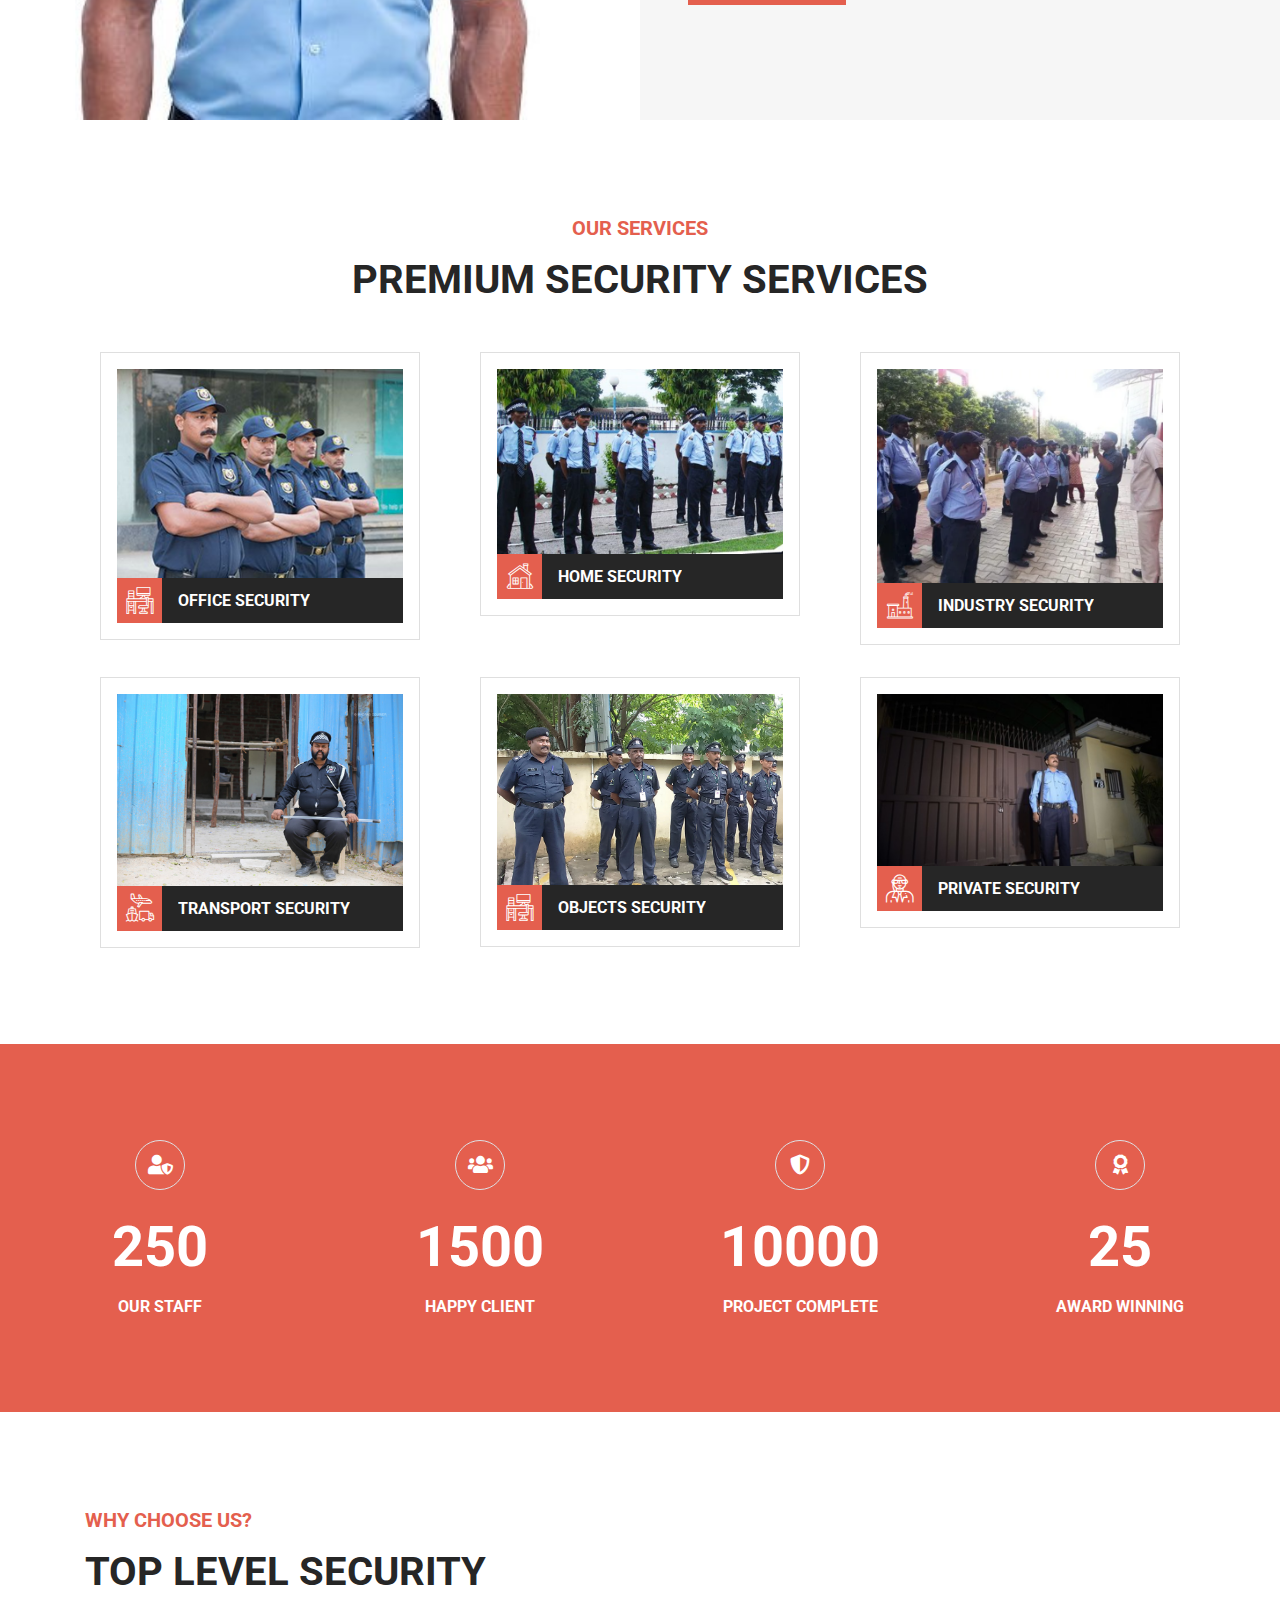
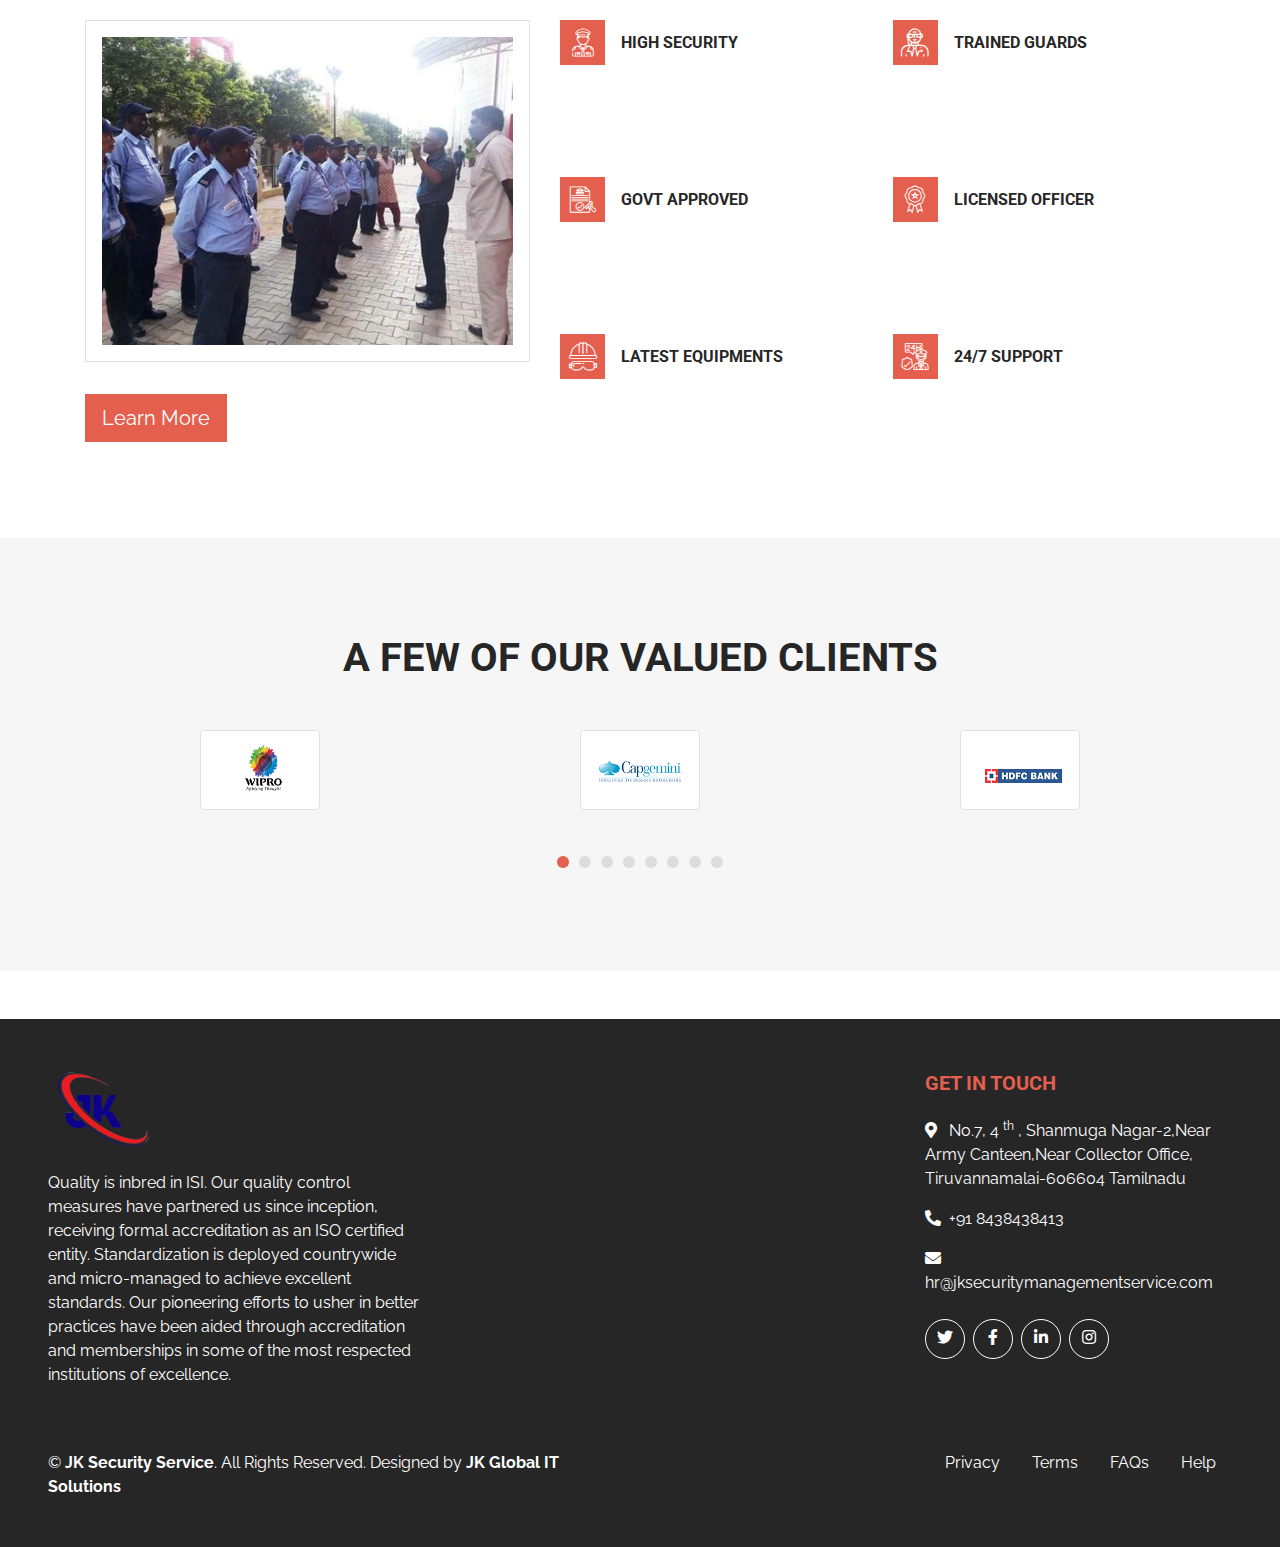
==== commit 5f30a2a0: "today changes" ====
--- a/index.html
+++ b/index.html
@@ -3,7 +3,7 @@
 
 <head>
     <meta charset="utf-8">
-    <title>SafetyFirst - Security Guard Website Template</title>
+    <title>jk_security_management_services</title>
     <meta content="width=device-width, initial-scale=1.0" name="viewport">
     <meta content="Free Website Template" name="keywords">
     <meta content="Free Website Template" name="description">
@@ -26,99 +26,44 @@
 
 <body class="bg-white">
     <header>
-            <!-- Topbar Start -->
-    <div class="container-fluid">
-        <div class="row bg-secondary py-2 px-lg-5">
-            <div class="col-lg-6 text-center text-lg-left">
-                <div class="d-inline-flex align-items-center">
-                    <p class="mr-2 mb-2 mb-lg-0 text-white">Opening Hours:</p>
-                    <span class="mb-2 mb-lg-0 text-white">8.00AM - 9.00PM</span>
-                </div>
-            </div>
-            <div class="col-lg-6 text-center text-lg-right">
-                <div class="d-inline-flex align-items-center">
-                    <p class="m-0 mr-1 text-white">Follow Us:</p>
-                    <a class="text-white px-2" href="">
-                        <i class="fab fa-facebook-f"></i>
-                    </a>
-                    <a class="text-white px-2" href="">
-                        <i class="fab fa-twitter"></i>
-                    </a>
-                    <a class="text-white px-2" href="">
-                        <i class="fab fa-linkedin-in"></i>
-                    </a>
-                    <a class="text-white px-2" href="">
-                        <i class="fab fa-instagram"></i>
-                    </a>
-                    <a class="text-white px-2" href="">
-                        <i class="fab fa-youtube"></i>
-                    </a>
-                </div>
-            </div>
-        </div>
-        <div class="row py-2 px-lg-5">
-            <div class="col-lg-4">
-                <a href="" class="navbar-brand d-none d-lg-block">
+        <!-- Navbar Start -->
+        <div class="container-fluid p-0 mb-5">  
+            <nav class="navbar navbar-expand-lg  navbar-dark py-0" style="background-color: #a9aeb3;">
+                <a href="" class="navbar-brand ">
                     <img src="images/second image.png" alt="image" height="50px">
                 </a>
-            </div>
-            <div class="col-lg-8 text-center text-lg-right">
-                <div class="d-inline-flex align-items-center">
-                    <div class="d-inline-flex flex-column text-center pr-3 border-right">
-                        <h6>Our Office</h6>
-                        <p class="m-0">Tiruvannamalai</p>
-                    </div>
-                    <div class="d-inline-flex flex-column text-center px-3 border-right">
-                        <h6>Email Us</h6>
-                        <p class="m-0">hr@jksecuritymanagementservice.com</p>
-                    </div>
-                    <div class="d-inline-flex flex-column text-center pl-3">
-                        <h6>Call Us</h6>
-                        <p class="m-0">+91 8438438413</p>
-                    </div>
-                </div>
-            </div>
-        </div>
-    </div>
-    <!-- Topbar End -->
-
-
-    <!-- Navbar Start -->
-    <div class="container-fluid p-0 mb-5">
-        <nav class="navbar navbar-expand-lg bg-secondary navbar-dark py-0">
-            <a href="" class="navbar-brand d-block d-lg-none">
-                <h1 class="m-0 display-5 text-capitalize font-italic text-white"><span class="text-primary">Safety</span>First</h1>
-            </a>
-            <button type="button" class="navbar-toggler" data-toggle="collapse" data-target="#navbarCollapse">
-                <span class="navbar-toggler-icon"></span>
-            </button>
-            <div class="collapse navbar-collapse justify-content-between" id="navbarCollapse">
-                <div class="navbar-nav m-auto py-4">
-                    <a href="index.html" class="nav-item nav-link active">Home</a>
-                    <a href="about.html" class="nav-item nav-link">About</a>
-                    <a href="service.html" class="nav-item nav-link ">Services</a>
-                    <div class="nav-item dropdown">
-                        <a href="#" class="nav-link dropdown-toggle" data-toggle="dropdown">Pages</a>
-                        <div class="dropdown-menu text-capitalize">
-                            <a href="blog.html" class="dropdown-item">Blog Grid</a>
-                            <a href="single.html" class="dropdown-item">Blog Detail</a>
-                        </div>
-                    </div>
-                    <a href="contact.html" class="nav-item nav-link">Contact</a>
-                </div>
-            </div>
-        </nav>
-    </div>
-    <!-- Navbar End -->
+                <button type="button" class="navbar-toggler" data-toggle="collapse" data-target="#navbarCollapse">
+                    <span class="navbar-toggler-icon"></span>
+                </button>
+                <div class="collapse navbar-collapse justify-content-between" id="navbarCollapse">
+                    <div class="navbar-nav m-auto pt-4">
+                        <a href="index.html" class="nav-item nav-link active"><b>Home</b></a>
+                        <a href="about.html" class="nav-item nav-link "><b>About</b></a>
+                        <a href="service.html" class="nav-item nav-link "><b>Services</b></a>
+                        <a href="contact.html" class="nav-item nav-link  "><b>Contact</b></a>
+                    </div>
+                </div>
+            </nav>
+        </div>
+        <!-- Navbar End -->
     </header>
 
 
     <!-- Features Start -->
-    <section>
-        <div class="d-flex">
-            <div class="p-2 w-100">Flex item</div>
-            <div class="p-2 flex-shrink-1">Flex item</div>
-          </div>
+    <section class="container">
+        <div class="container-fluid mb-5" >
+            <div class="row align-items-center">
+                <div class="col-lg-6 py-5 py-lg-0 px-3 px-lg-5">
+                    <h1 class="mb-4">LEADING CORPORATE AND INDUSTRIAL SECURITY SERVICE</h1>
+                    <h4>Securing & Ensuring the Safety of Everything</h4>
+                    <p>One-stop manpower security management services to suit all industrial and corporate security needs</p>
+                    <a href="" class="btn btn-lg px-4 btn-primary mt-3">Learn More</a>
+                </div>
+                <div class="col-lg-6 px-0">
+                    <img width="100%" height="25vh" class="img-fluid" src="img/about us.jpg" alt="Image">
+                </div>
+            </div>
+        </div>
     </section>
 
     <div class="container-fluid py-5 py-lg-0 feature my-4">
--- a/css/style.css
+++ b/css/style.css
@@ -154,12 +154,12 @@
 }
 
 a {
-  color: #E45F4E;
+  color: #3f3b3a;
   text-decoration: none;
   background-color: transparent;
 }
 a:hover {
-  color: #c7321e;
+  color: #eb9b91;
   text-decoration: underline;
 }
 
